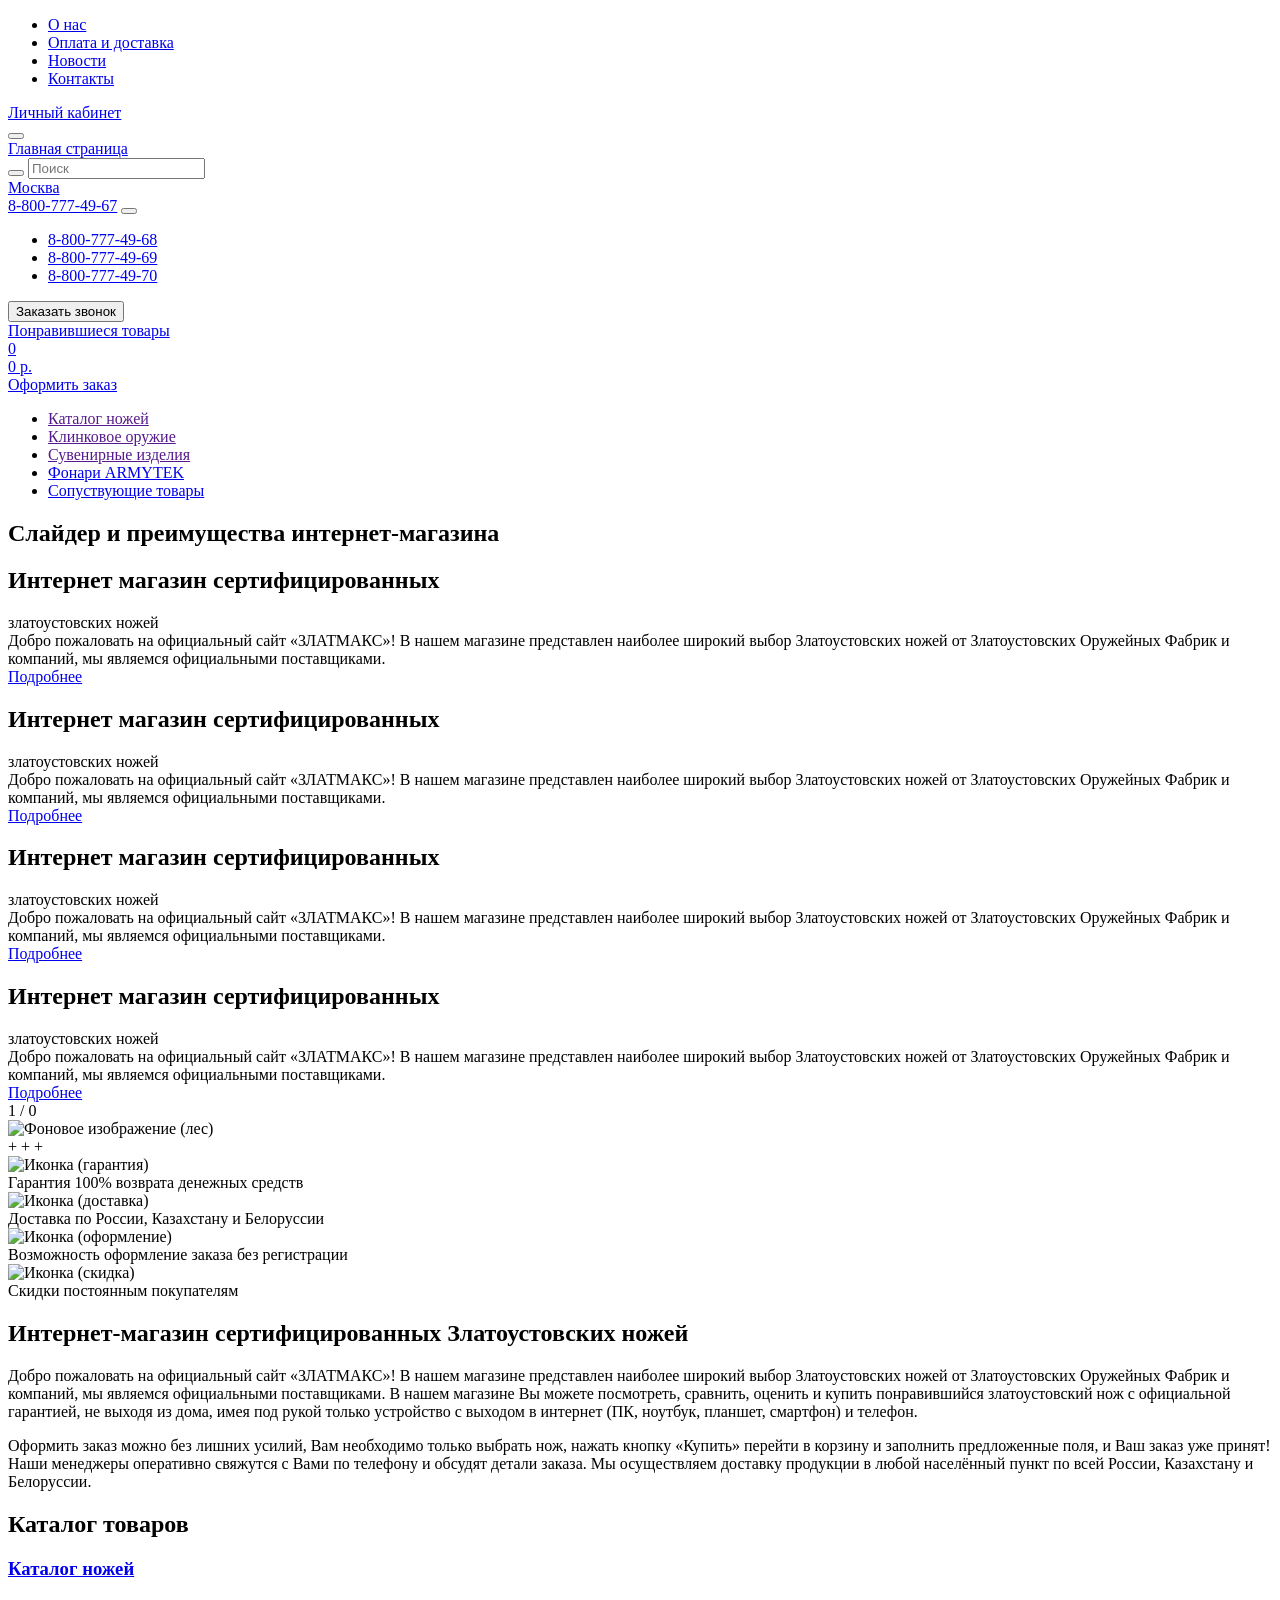
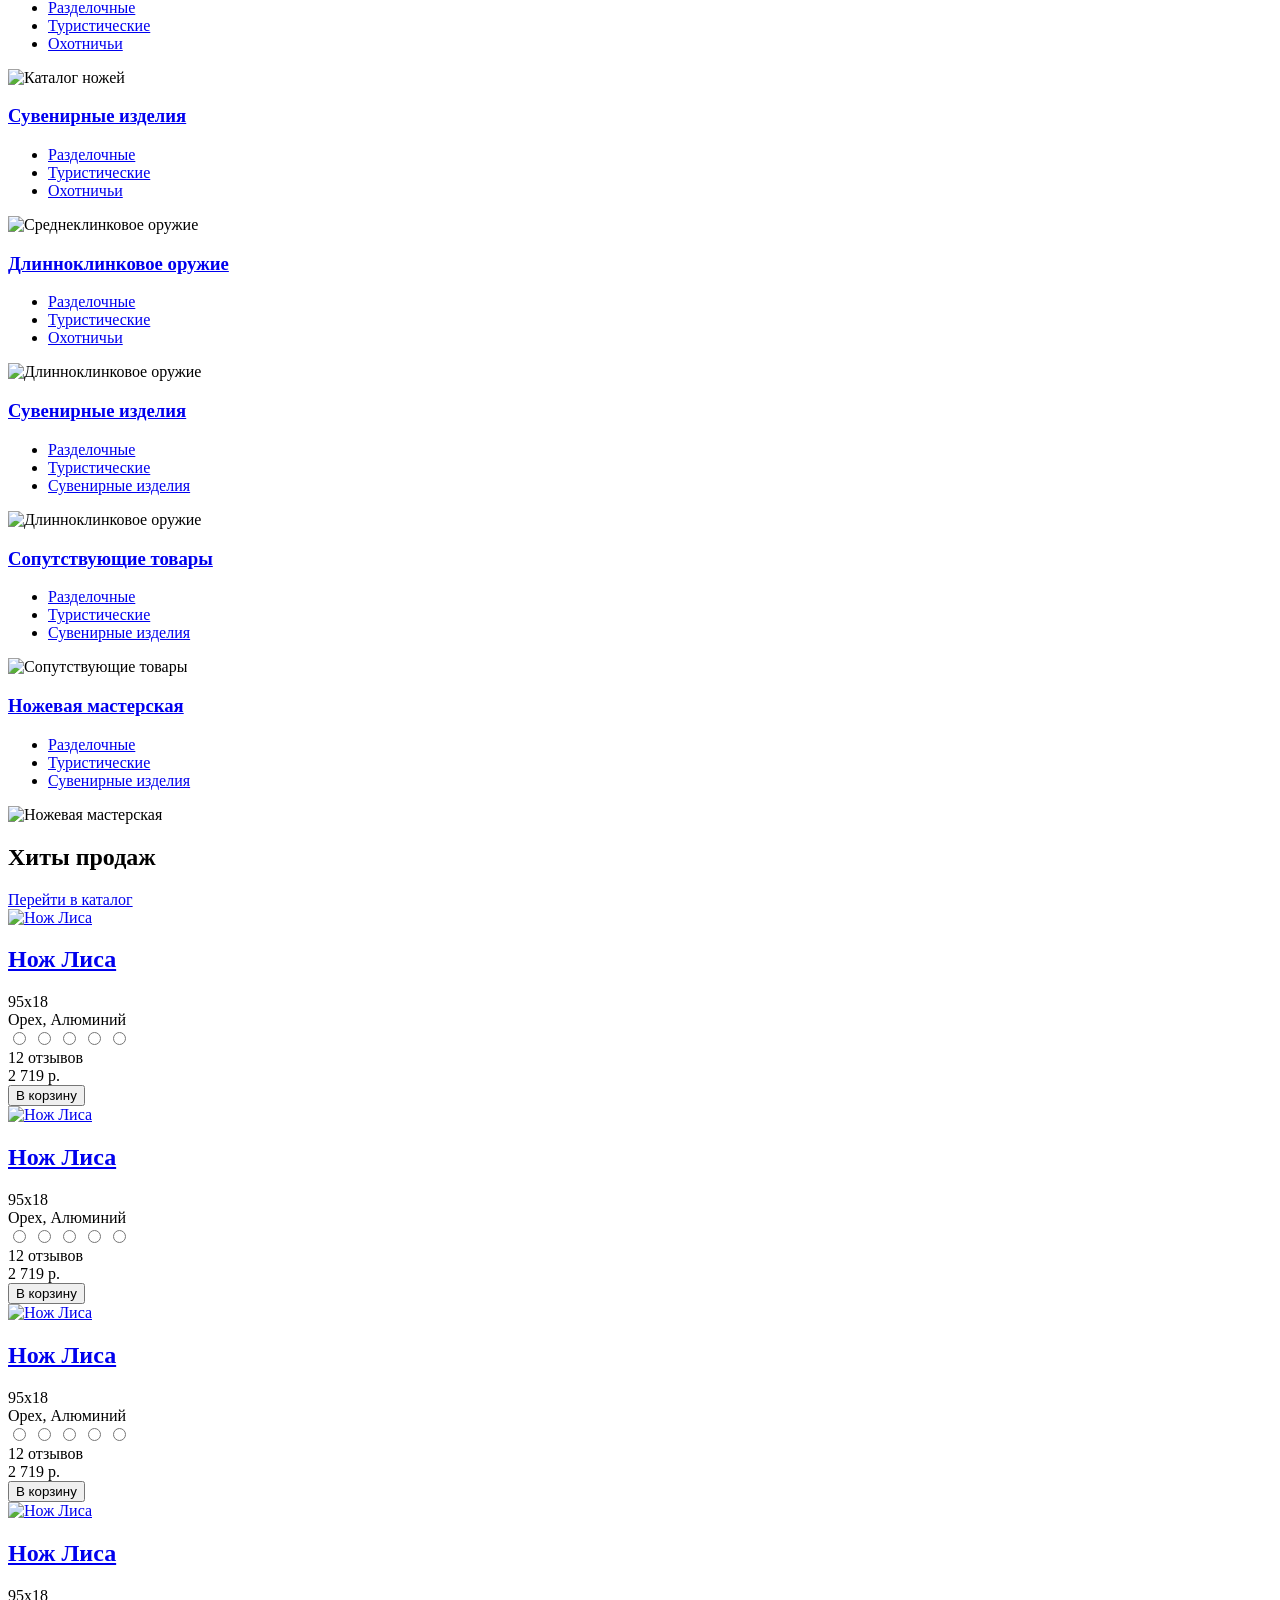
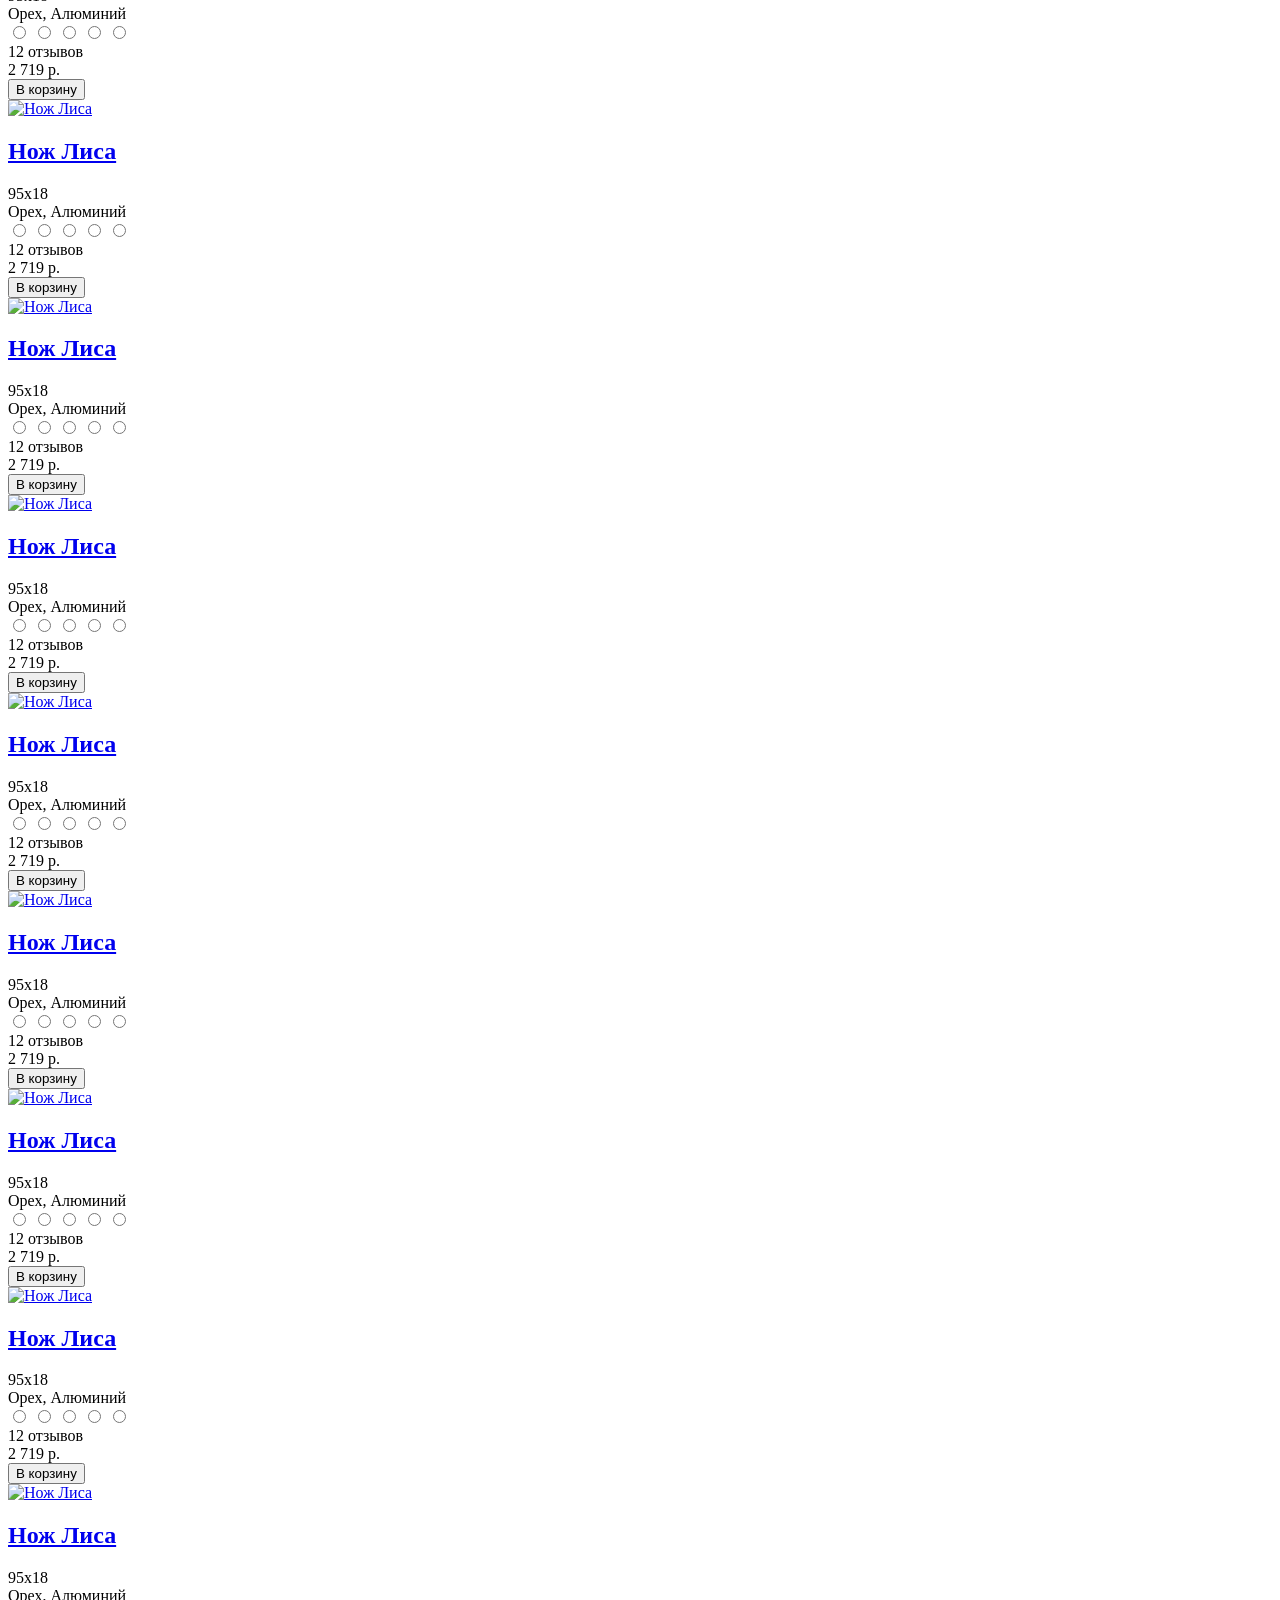
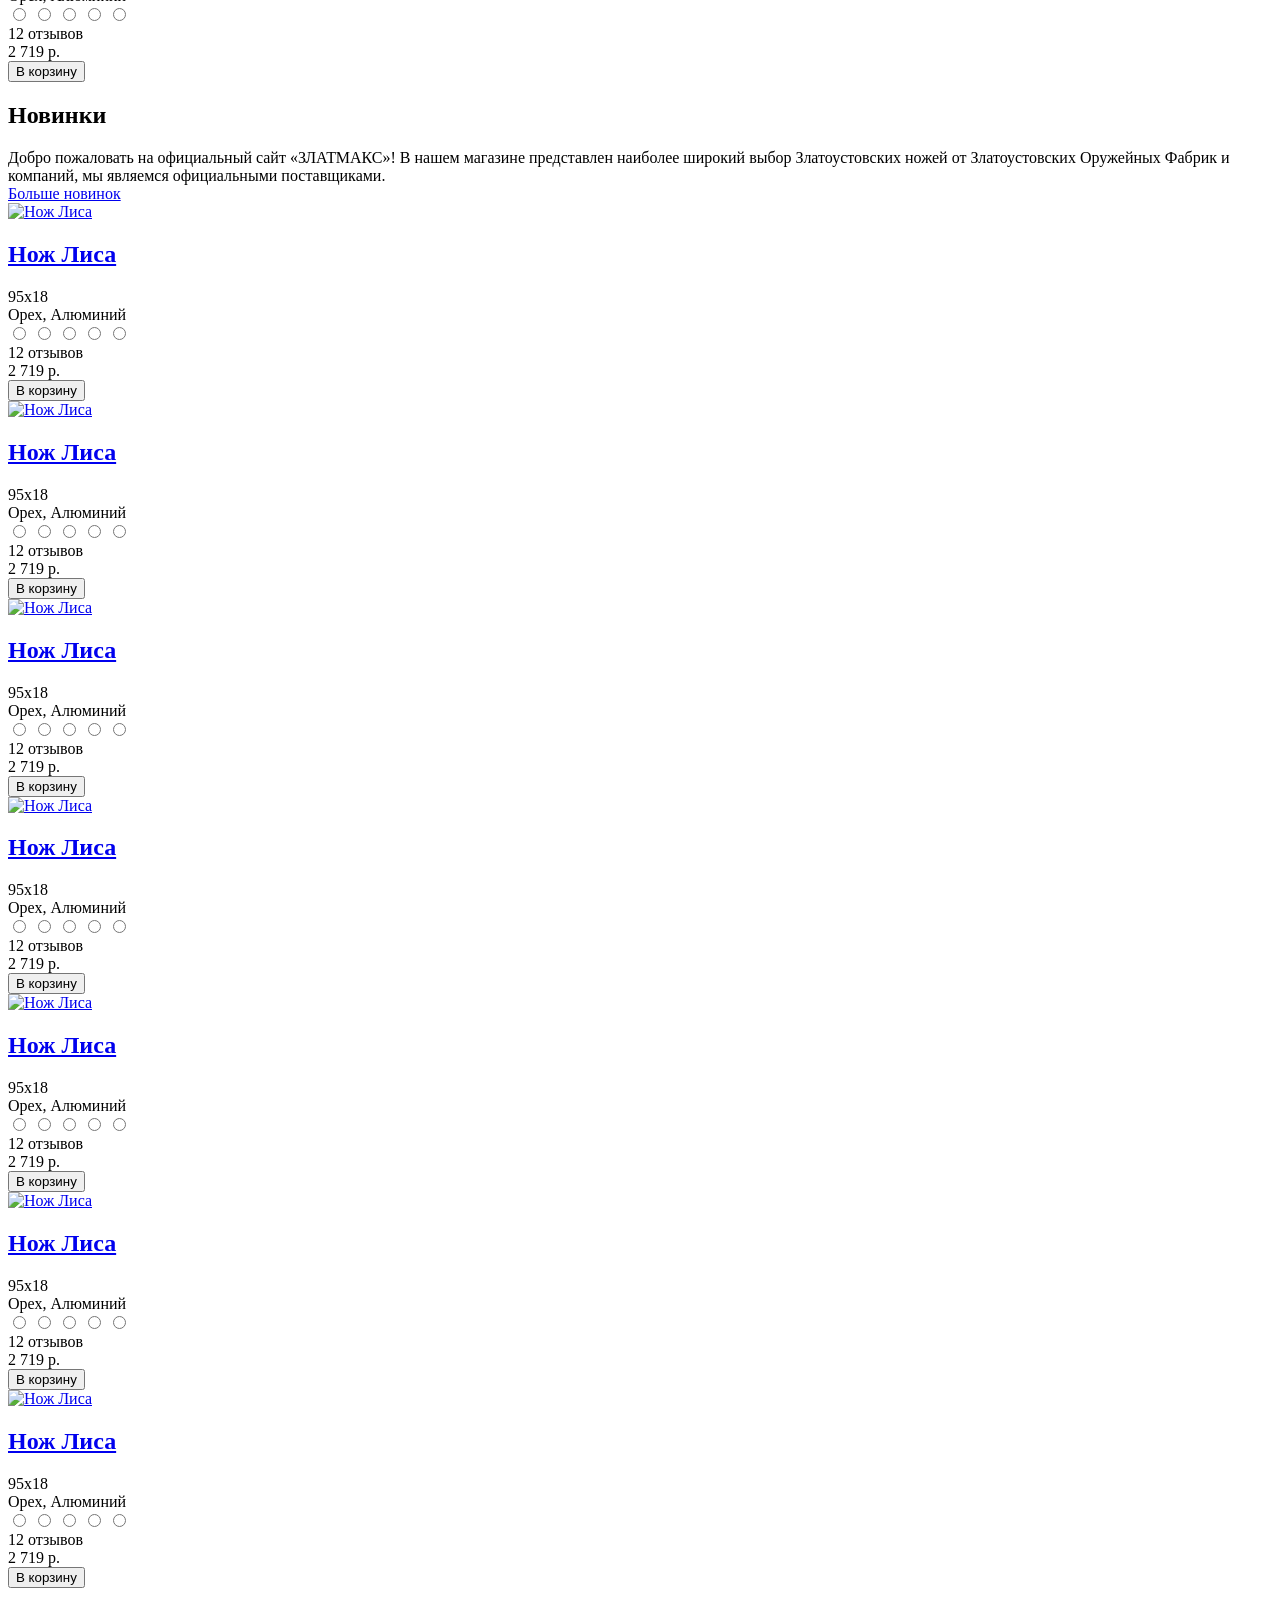
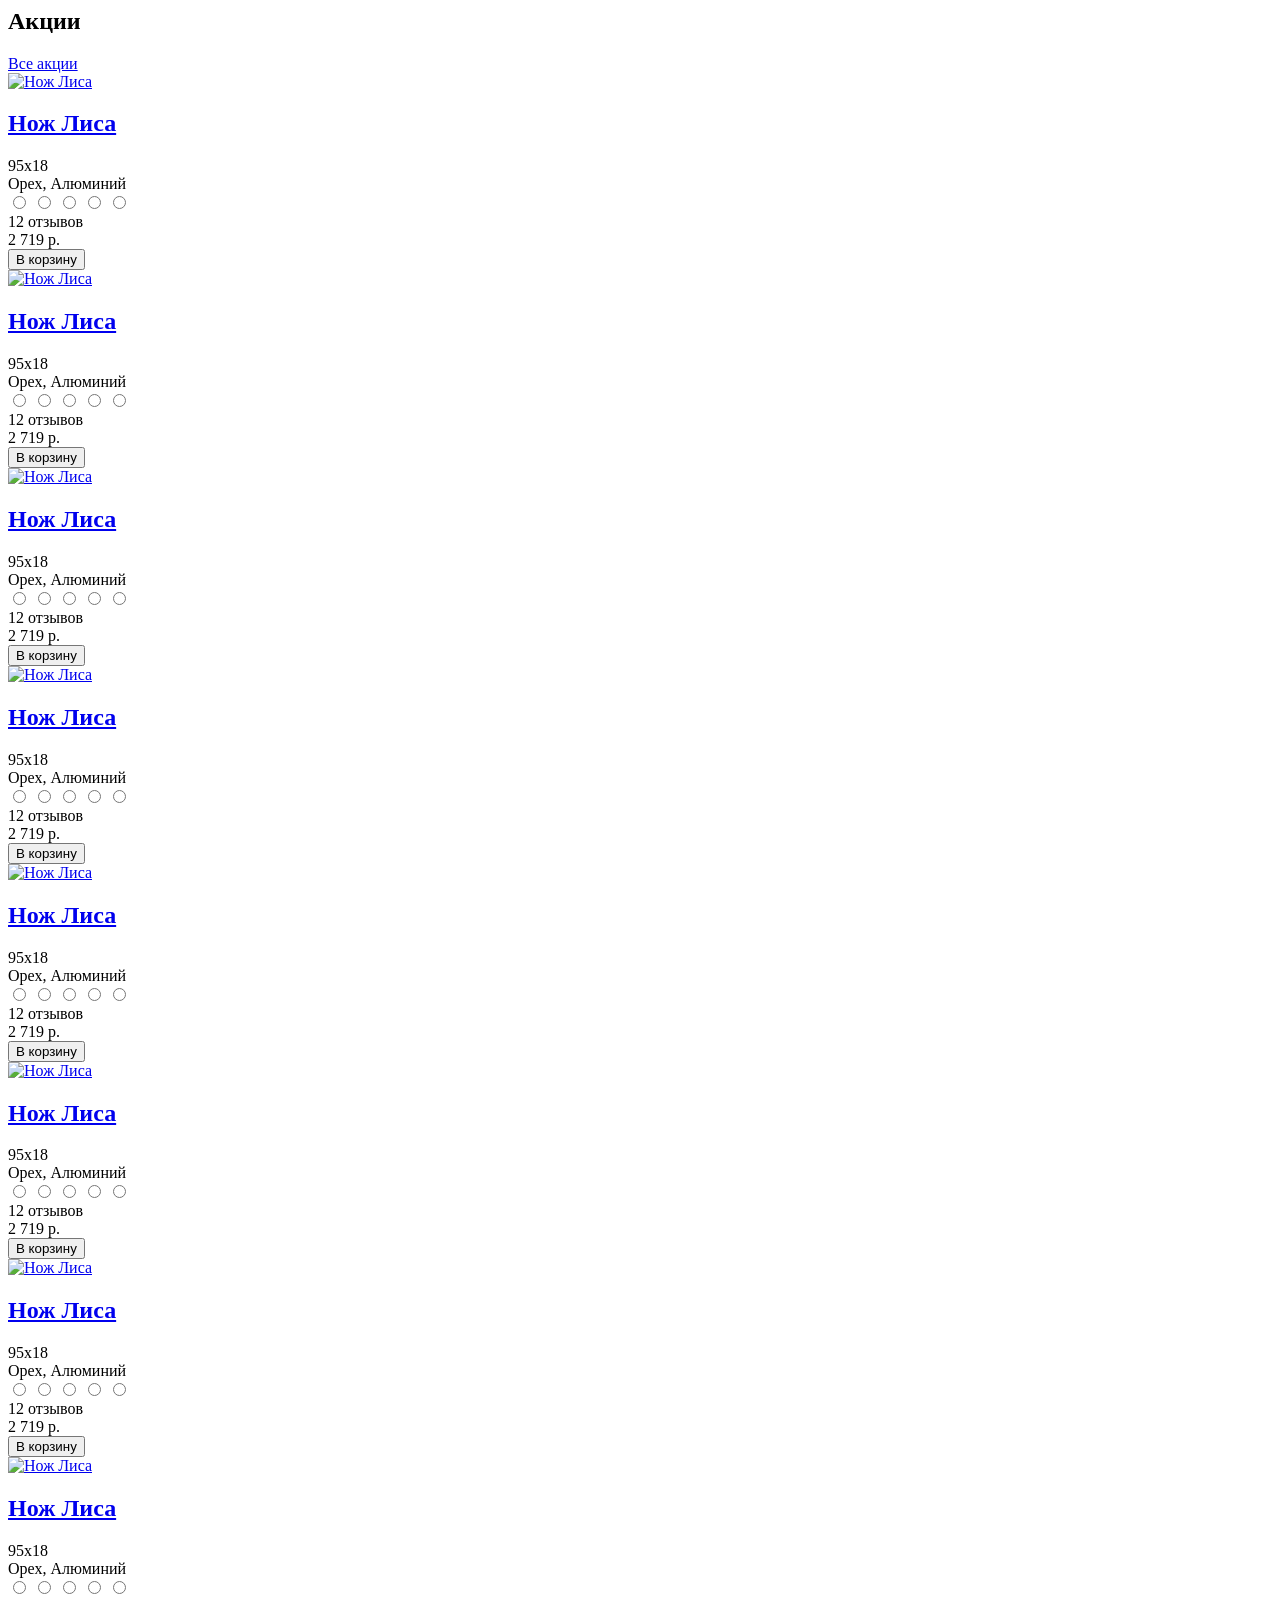
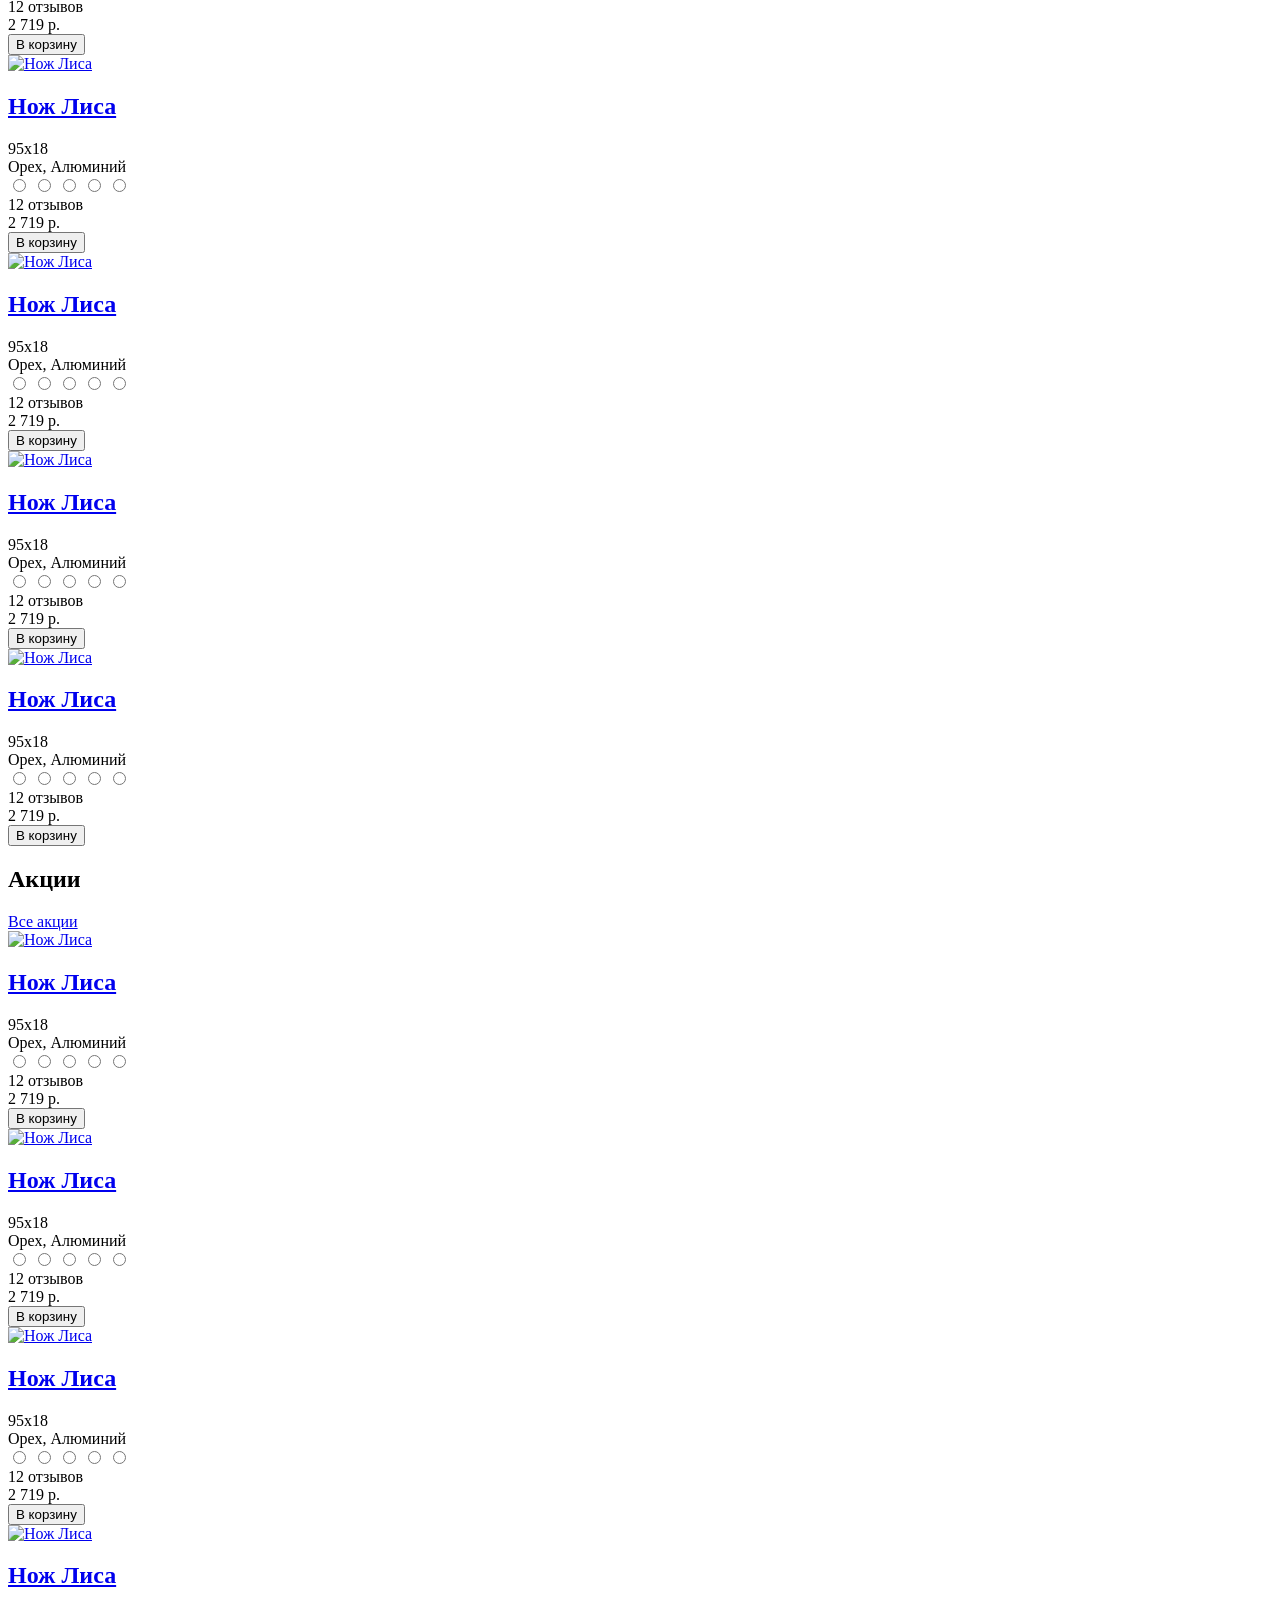
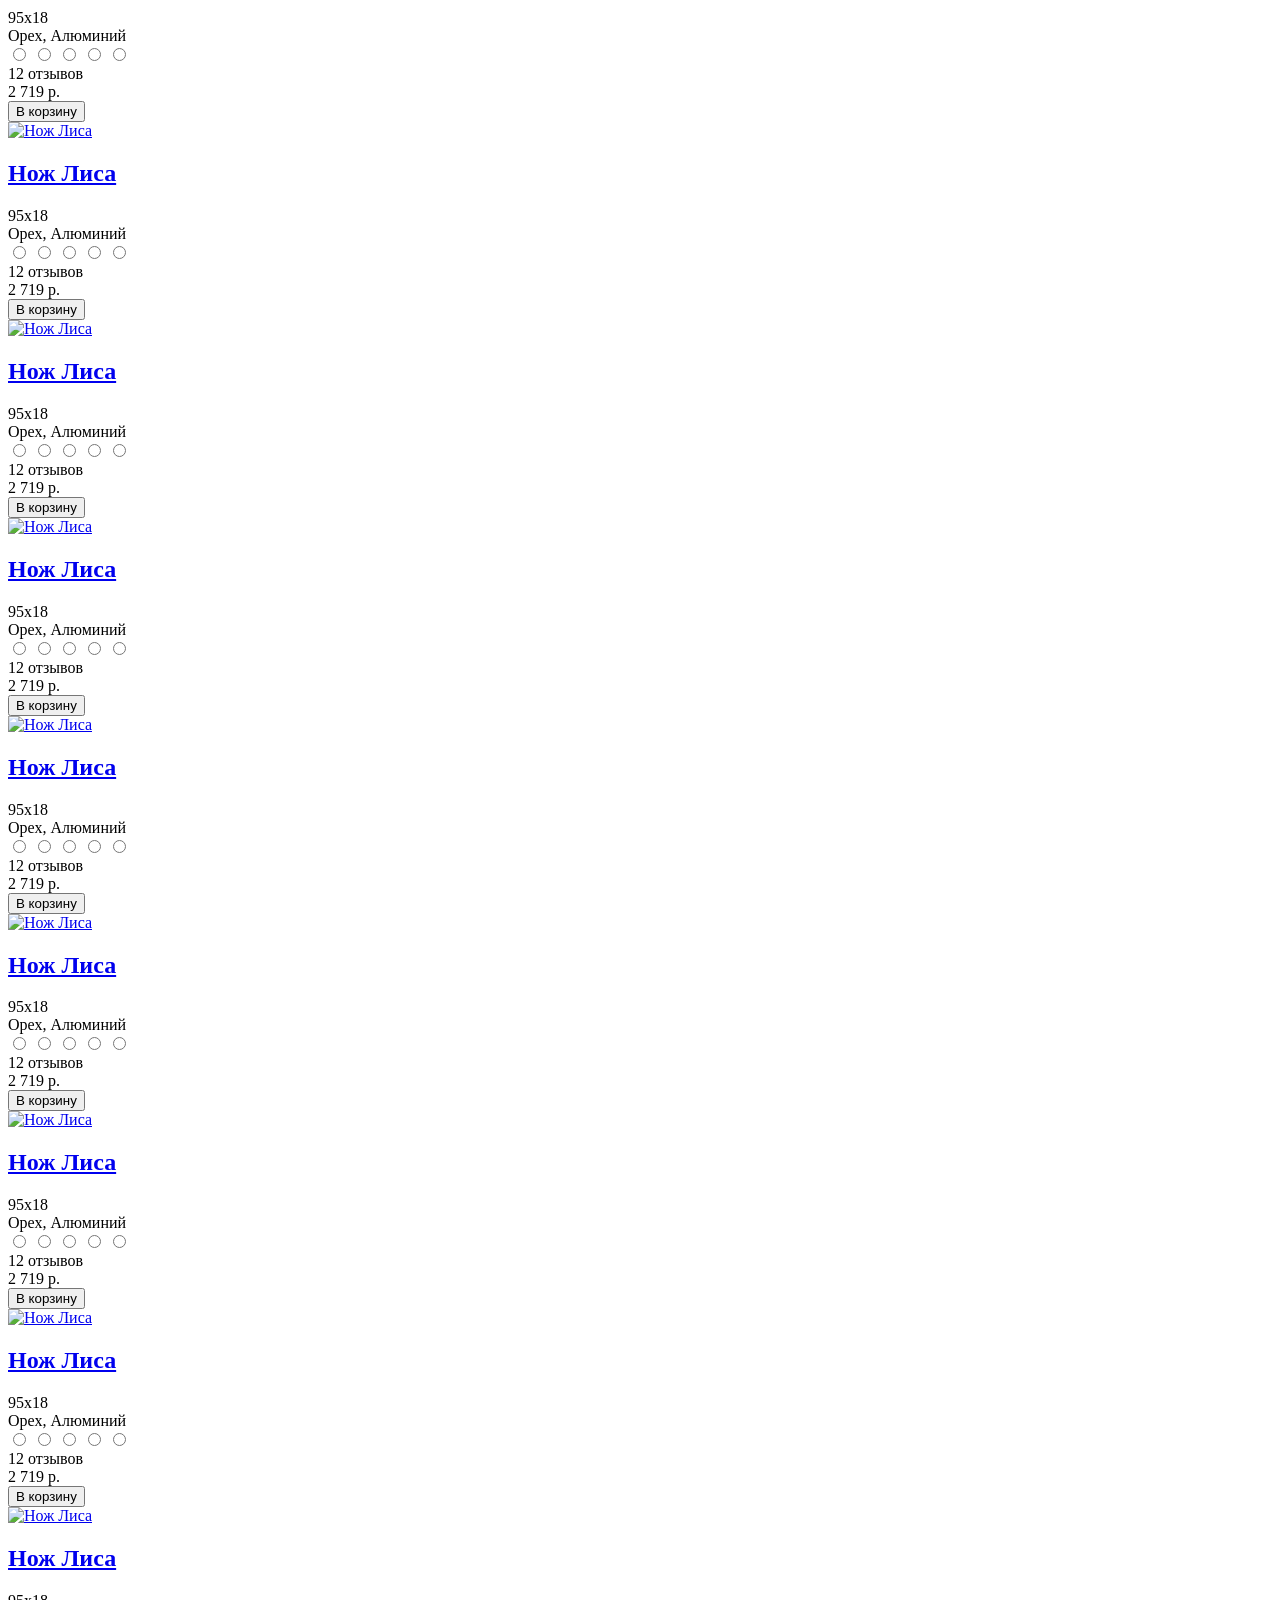
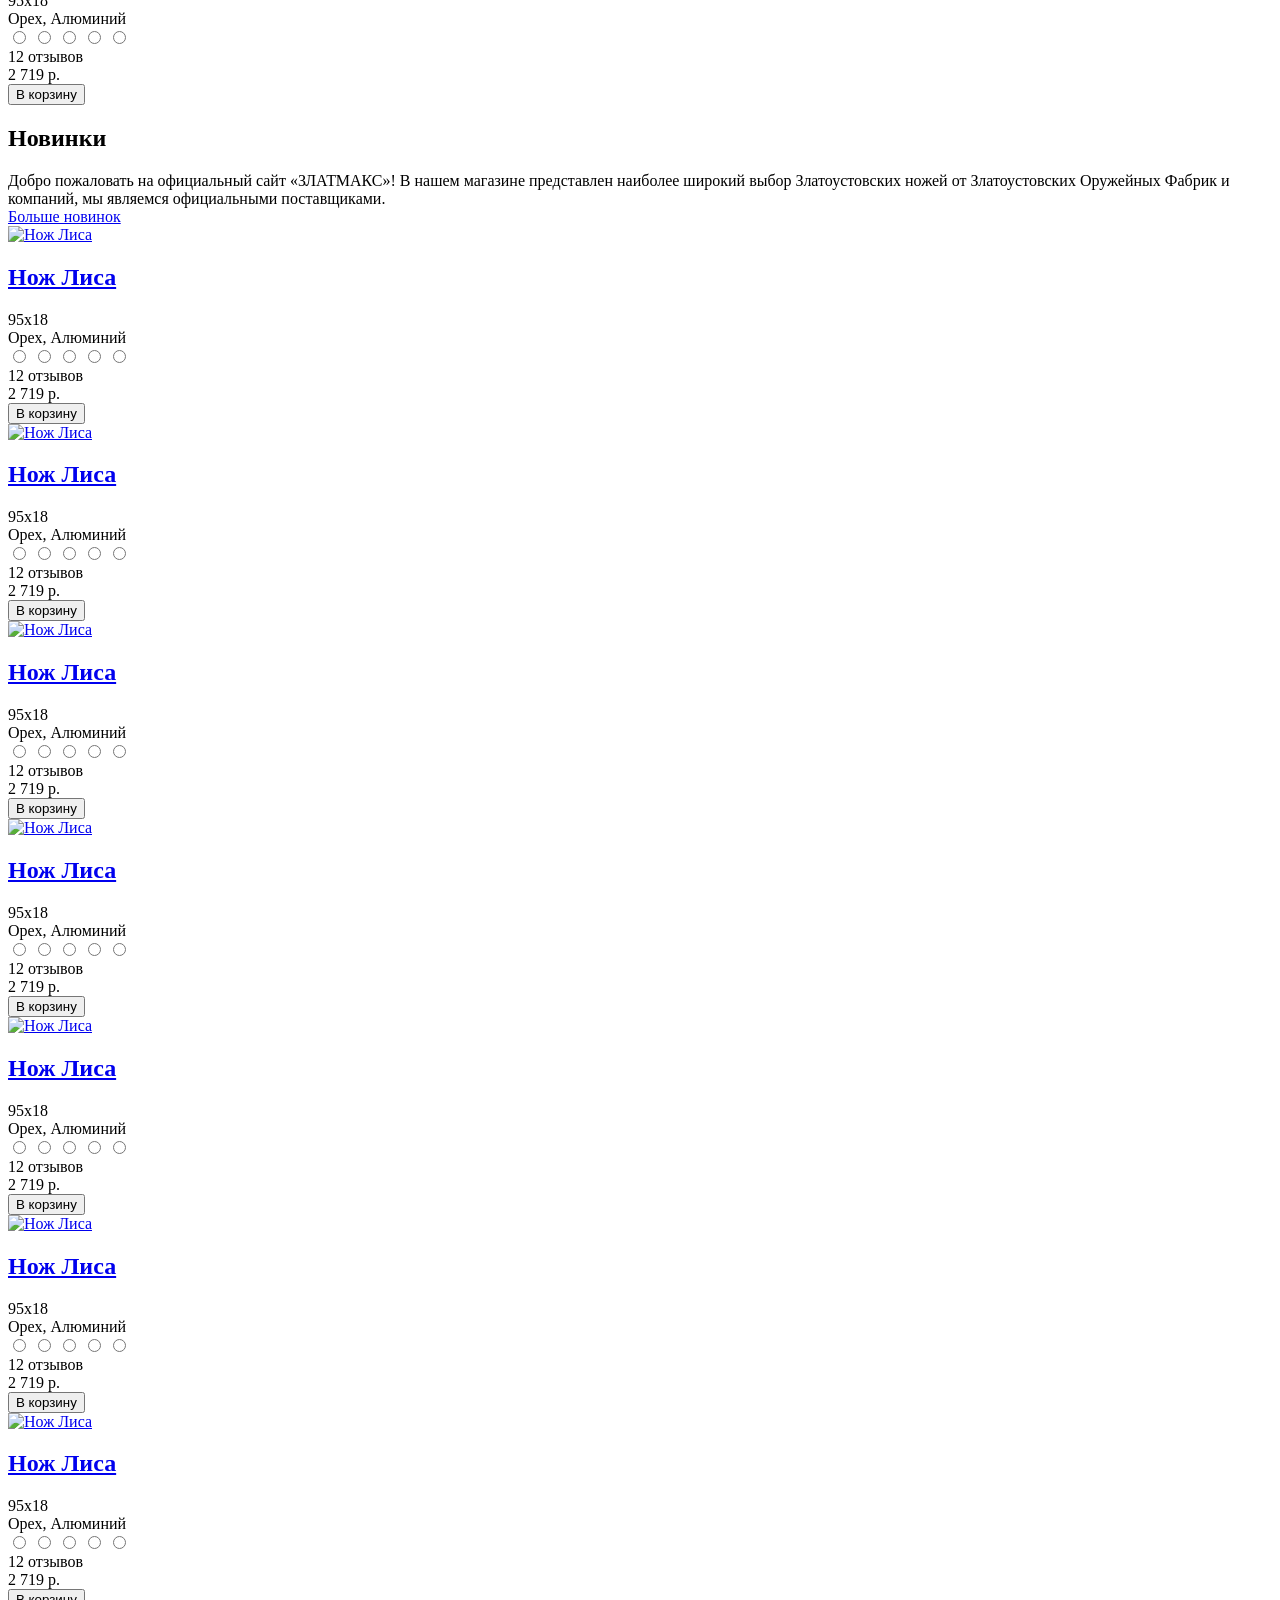
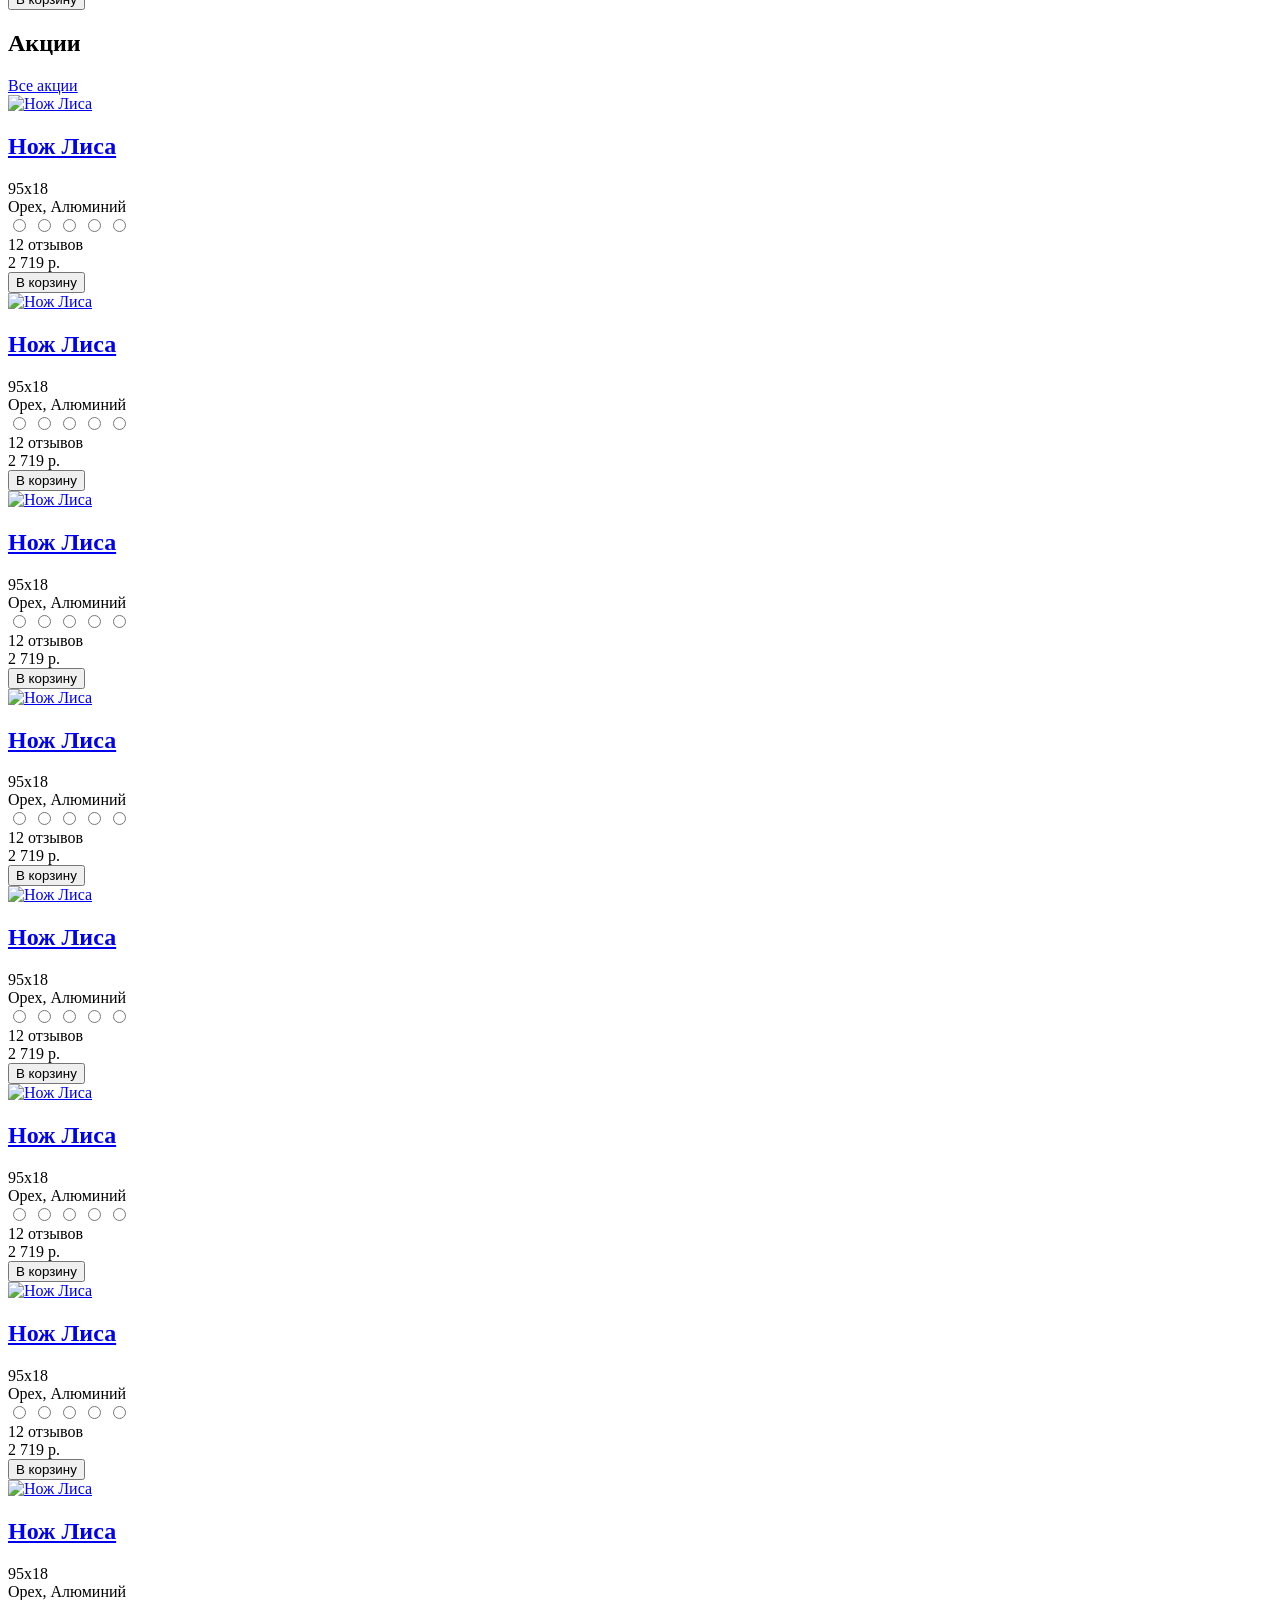
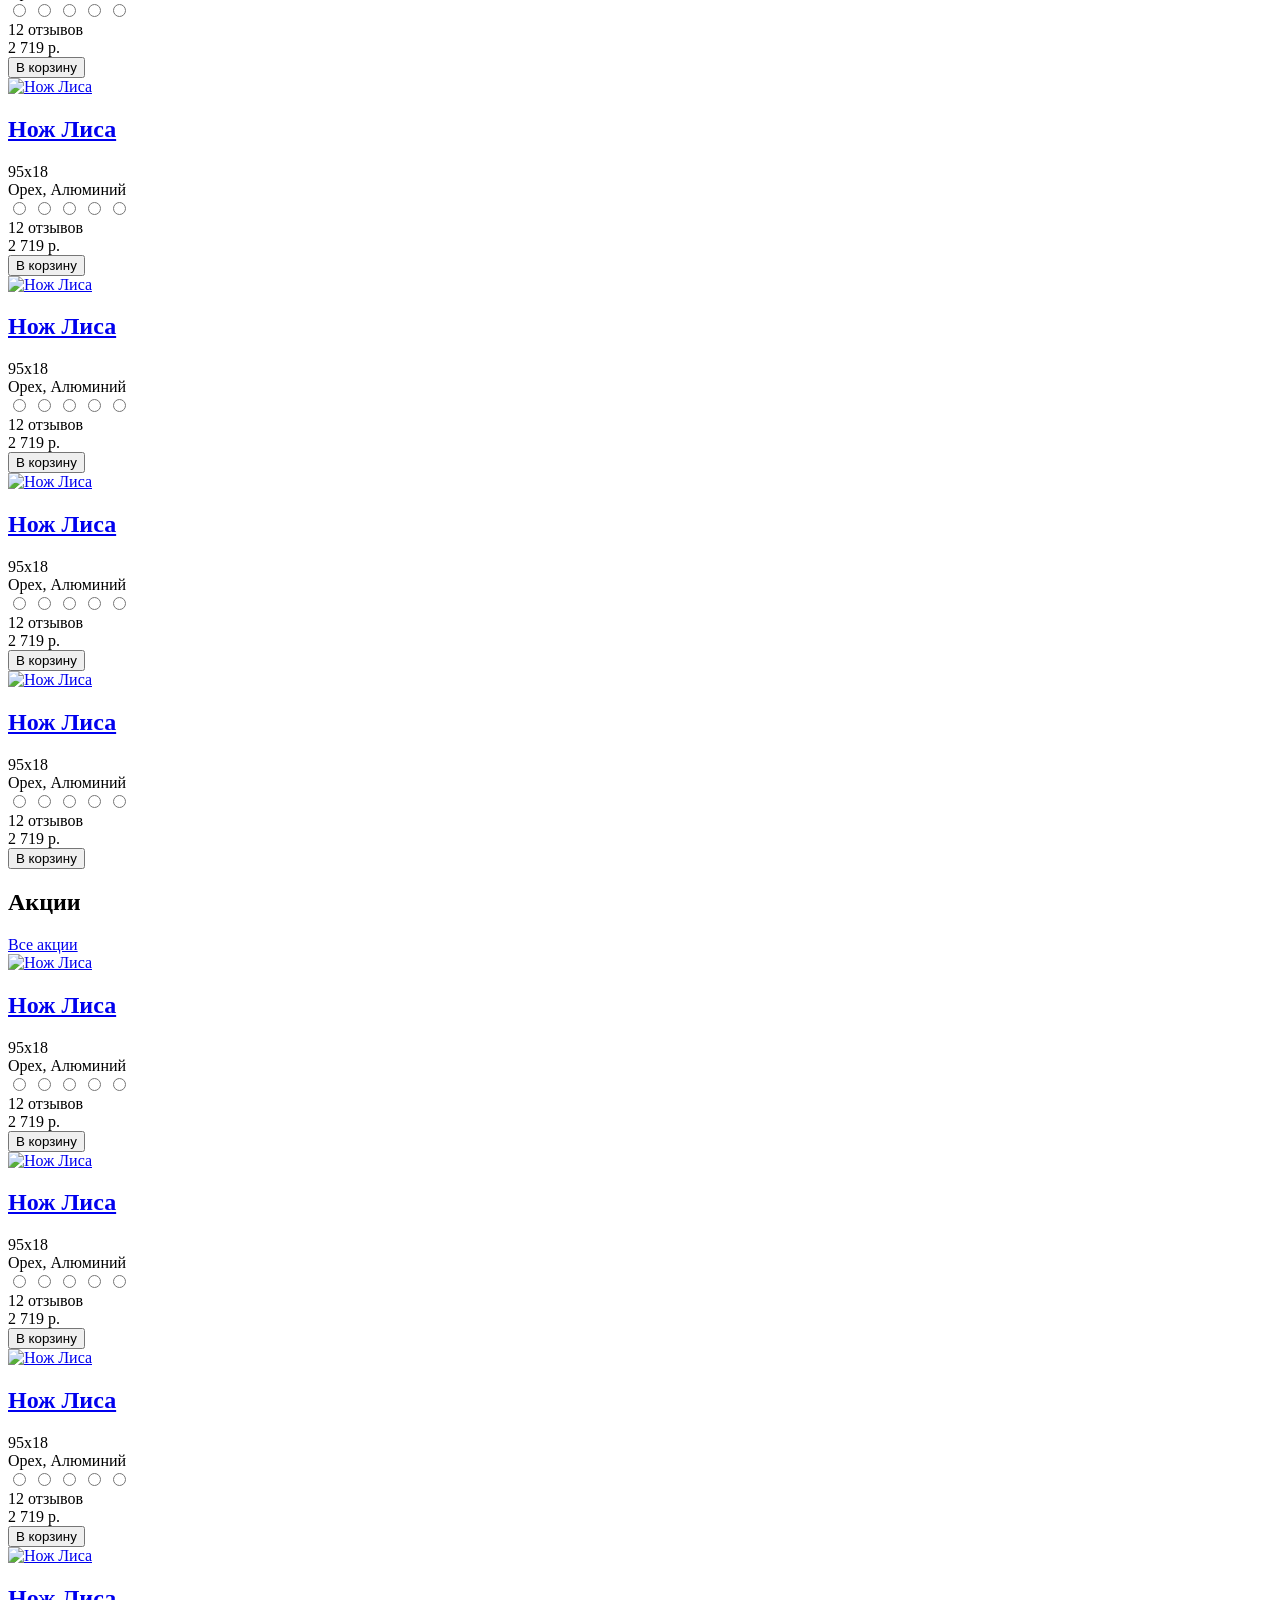
==== home.html @ eaa5cd48 "Upload dist" ====
<!DOCTYPE html>
<html lang="ru">
<head>
	<meta charset="UTF-8">
	<meta http-equiv="X-UA-Compatible" content="IE=edge">
	<meta name="viewport" content="width=device-width, initial-scale=1.0">
	<link rel="stylesheet" href="css/style.min.css?_v=20230619084535">
	<link rel="apple-touch-icon" sizes="180x180" href="/files/favicon/apple-touch-icon.png">
	<link rel="icon" type="image/png" sizes="32x32" href="/files/favicon/favicon-32x32.png">
	<link rel="icon" type="image/png" sizes="16x16" href="/files/favicon/favicon-16x16.png">
	<link rel="manifest" href="/files/favicon/site.webmanifest">
	<link rel="mask-icon" href="/files/favicon/safari-pinned-tab.svg" color="#5bbad5">
	<link rel="shortcut icon" href="/files/favicon/favicon.ico">
	<meta name="msapplication-TileColor" content="#da532c">
	<meta name="msapplication-config" content="/files/favicon/browserconfig.xml">
	<meta name="theme-color" content="#ffffff">
	<title>Главная</title>
</head>

<body>
	<div class="wrapper">
		<header class="header">
	<div class="header__top top-header">
		<div class="top-header__container">
			<nav data-da="menu,last,991.98" class="top-header__menu menu-top-header">
				<ul class="menu-top-header__list">
					<li hidden class="menu-top-header__item"><a href="" data-catalog
							class="menu-top-header__link menu-top-header__link_catalog icon-arrow-right">Каталог товаров</a>
					</li>
					<li class="menu-top-header__item"><a href="#!" class="menu-top-header__link">О нас</a></li>
					<li class="menu-top-header__item"><a href="#!" class="menu-top-header__link">Оплата и доставка</a></li>
					<li class="menu-top-header__item"><a href="#!" class="menu-top-header__link">Новости</a></li>
					<li class="menu-top-header__item"><a href="#!" class="menu-top-header__link">Контакты</a></li>
				</ul>
			</nav>
			<a href="#!" class="top-header__user icon-user"><span>Личный кабинет</span></a>
			<div class="top-header__menu-icon menu-icon">
				<button class="menu-icon__button icon-menu" type="button"
					aria-label="Показать/скрыть меню"><span></span><span></span><span></span><span></span>
				</button>
			</div>
			<div hidden class="menu"></div>
		</div>
	</div>
	<div class="header__body body-header">
		<div class="body-header__container">
			<a href="index.html" class="body-header__logo"><span
					class="body-header__logo-title body-header__logo-title_visually-hidden">Главная страница</span></a>
			<div data-da="catalog-header__container,first,479.98" class="body-header__search">
				<form action="#" class="search-header">
					<button class="search-header__button icon-search" type="button" aria-label="Искать"></button>
					<input data-placeholder class="search-header__input" autocomplete="off" type="text" aria-label="Поиск"
						name="form[]" placeholder="Поиск">
				</form>
			</div>
			<div class="body-header__actions actions-header">
				<a href="#!" class="actions-header__location icon-location">Москва</a>
				<div data-da="top-header__container,0,991.98" class="actions-header__phones phones-header">
					<div data-spollers class="phones-header__items">
						<div class="phones-header__item">
							<a href="tel:8800-7774967" class="phones-header__phone icon-phone"><span>8-800-777-49-67</span></a>
							<button type="button" data-spoller class="phones-header__arrow icon-arrow-down"
								aria-label="Показать/скрыть список"></button>
							<ul class="phones-header__list">
								<li class="phones-header__list-item">
									<a href="tel:88007774968" class="phones-header__phone">8-800-777-49-68</a>
								</li>
								<li class="phones-header__list-item">
									<a href="tel:88007774969" class="phones-header__phone">8-800-777-49-69</a>
								</li>
								<li class="phones-header__list-item">
									<a href="tel:88007774970" class="phones-header__phone">8-800-777-49-70</a>
								</li>
								<li hidden class="phones-header__list-item phones-header__list-item_callback"></li>
							</ul>
						</div>
					</div>
					<button data-da="phones-header__list-item_callback,last,991.98" data-popup-button="1" type="button"
						class="phones-header__callback">Заказать
						звонок</button>
				</div>
				<a href="#!" data-da="top-header__container,1,991.98" class="actions-header__favorite icon-favorite"><span
						class="actions-header__favorite-title actions-header__favorite-title_visually-hidden">Понравившиеся
						товары</span></a>
				<a href="#!" data-da="top-header__container,1,991.98" class="actions-header__cart cart-header">
					<div class="cart-header__icon icon-cart"><span>0</span></div>
					<div class="cart-header__body">
						<div class="cart-header__summ">0 р.</div>
						<div class="icon-cart__link">Оформить заказ</div>
					</div>
				</a>
			</div>
		</div>
	</div>
	<div class="header__catalog catalog-header">
		<div class="catalog-header__container">
			<nav data-da="menu-top-header__link_catalog,last,991.98" class="catalog-header__menu menu-catalog">
				<button hidden type="button" class="menu-catalog__back icon-arrow-left">Назад</button>
				<ul class="menu-catalog__list">
					<li class="menu-catalog__item"><a href="" data-menu-parent="1"
							class="menu-catalog__link icon-arrow-right">Каталог
							ножей</a></li>
					<li class="menu-catalog__item"><a href="" data-menu-parent="2"
							class="menu-catalog__link icon-arrow-right">Клинковое
							оружие</a></li>
					<li class="menu-catalog__item"><a href="" data-menu-parent="3"
							class="menu-catalog__link icon-arrow-right">Сувенирные
							изделия</a></li>
					<li class="menu-catalog__item"><a href="#!" data-menu-parent="4"
							class="menu-catalog__link icon-arrow-right">Фонари ARMYTEK</a>
					</li>
					<li class="menu-catalog__item"><a href="#!" class="menu-catalog__link icon-arrow-right">Сопуствующие
							товары</a></li>
				</ul>
				<div class="menu-catalog__submenu submenu-catalog">
					<button hidden type="button" class="submenu-catalog__back icon-arrow-left">Назад</button>
					<div hidden data-submenu="1" class="submenu-catalog__block">
						<a href="#!" class="submenu-catalog__category">Категория ножей</a>
						<a href="#!" class="submenu-catalog__category">Производство ножей</a>
						<a href="#!" class="submenu-catalog__category">Ножи по маркам стали</a>
						<a href="#!" class="submenu-catalog__category">Заточка и полировка ножей</a>
						<a href="#!" class="submenu-catalog__category">Ножевая мастерская</a>
						<ul class="submenu-catalog__list">
							<li class="submenu-catalog__item"><a href="#!" class="submenu-catalog__link">Разделочные
									ножи
								</a></li>
							<li class="submenu-catalog__item"><a href="#!" class="submenu-catalog__link">Туристические
									ножи</a></li>
							<li class="submenu-catalog__item"><a href="#!" class="submenu-catalog__link">Ножи
									охотничьи</a>
							</li>
							<li class="submenu-catalog__item"><a href="#!" class="submenu-catalog__link">Булатные
									ножи</a>
							</li>
							<li class="submenu-catalog__item"><a href="#!" class="submenu-catalog__link">Ножи из
									дамаска</a></li>
							<li class="submenu-catalog__item"><a href="#!" class="submenu-catalog__link">Тактического
									назначения</a></li>
							<li class="submenu-catalog__item"><a href="#!" class="submenu-catalog__link">Метательные
									ножи</a></li>
							<li class="submenu-catalog__item"><a href="#!" class="submenu-catalog__link">Мачете и
									кукри</a>
							</li>
							<li class="submenu-catalog__item"><a href="#!" class="submenu-catalog__link">Ножи
									кухонные</a>
							</li>
						</ul>
						<ul class="submenu-catalog__list">
							<li class="submenu-catalog__item"><a href="#!" class="submenu-catalog__link">Ножи АИР</a>
							</li>
							<li class="submenu-catalog__item"><a href="#!" class="submenu-catalog__link">Ножи ЗИК</a>
							</li>
							<li class="submenu-catalog__item"><a href="#!" class="submenu-catalog__link">Ножи ЗЗОСС</a>
							</li>
							<li class="submenu-catalog__item"><a href="#!" class="submenu-catalog__link">Ножи
									РОСоружие</a></li>
							<li class="submenu-catalog__item"><a href="#!" class="submenu-catalog__link">Ножи
									Оружейник</a></li>
							<li class="submenu-catalog__item"><a href="#!" class="submenu-catalog__link">Булат Сергея
									Баранова</a></li>
							<li class="submenu-catalog__item"><a href="#!" class="submenu-catalog__link">Булат Андрея
									Умерова</a></li>
							<li class="submenu-catalog__item"><a href="#!" class="submenu-catalog__link">Ножи Златко</a>
							</li>
							<li class="submenu-catalog__item"><a href="#!" class="submenu-catalog__link">Ножи
									Стиль-М</a></li>
							<li class="submenu-catalog__item"><a href="#!" class="submenu-catalog__link">Оружейная
									компания</a></li>
						</ul>
						<ul class="submenu-catalog__list">
							<li class="submenu-catalog__item"><a href="#!" class="submenu-catalog__link">Ножи из стали
									40х102С2М</a></li>
							<li class="submenu-catalog__item"><a href="#!" class="submenu-catalog__link">Ножи из стали
									95х18</a></li>
							<li class="submenu-catalog__item"><a href="#!" class="submenu-catalog__link">Ножи из стали
									100х13м</a></li>
							<li class="submenu-catalog__item"><a href="#!" class="submenu-catalog__link">Ножи из стали
									110х18м-ШД</a></li>
							<li class="submenu-catalog__item"><a href="#!" class="submenu-catalog__link">Ножи из стали
									ЭИ-107 ТЦ</a></li>
							<li class="submenu-catalog__item"><a href="#!" class="submenu-catalog__link">Ножи из стали
									50х14МФ</a></li>
							<li class="submenu-catalog__item"><a href="#!" class="submenu-catalog__link">Ножи из стали
									AUS-8</a></li>
							<li class="submenu-catalog__item"><a href="#!" class="submenu-catalog__link">Ножи из стали
									К340</a></li>
							<li class="submenu-catalog__item"><a href="#!" class="submenu-catalog__link">Ножи из стали
									M390</a></li>
							<li class="submenu-catalog__item"><a href="#!" class="submenu-catalog__link">Ножи из стали
									ЭП-766</a></li>
						</ul>
						<ul class="submenu-catalog__list">
							<li class="submenu-catalog__item"><a href="#!" class="submenu-catalog__link">Паста ГОИ</a>
							</li>
							<li class="submenu-catalog__item"><a href="#!" class="submenu-catalog__link">Алмазная
									паста</a></li>
							<li class="submenu-catalog__item"><a href="#!" class="submenu-catalog__link">Бруски и камни
									для заточки</a></li>
							<li class="submenu-catalog__item"><a href="#!" class="submenu-catalog__link">Заточные
									системы</a></li>
						</ul>
						<ul class="submenu-catalog__list">
							<li class="submenu-catalog__item"><a href="#!" class="submenu-catalog__link">Ножевые
									клинки</a></li>
							<li class="submenu-catalog__item"><a href="#!" class="submenu-catalog__link">Заготовки для
									ножей</a></li>
							<li class="submenu-catalog__item"><a href="#!" class="submenu-catalog__link">Литье для
									ножей</a></li>
							<li class="submenu-catalog__item"><a href="#!" class="submenu-catalog__link">Материалы для
									рукоятей</a></li>
							<li class="submenu-catalog__item"><a href="#!" class="submenu-catalog__link">Уход за
									рукоятиями ножей</a></li>
						</ul>
						<a href="#!" class="submenu-catalog__all">Смотреть все</a>
						<a href="#!" class="submenu-catalog__all">Смотреть все</a>
						<a href="#!" class="submenu-catalog__all">Смотреть все</a>
						<a href="#!" class="submenu-catalog__all">Смотреть все</a>
						<a href="#!" class="submenu-catalog__all">Смотреть все</a>
					</div>
					<div hidden data-submenu="2" class="submenu-catalog__block">
						<a href="#!" class="submenu-catalog__category">Категория ножей</a>
						<a href="#!" class="submenu-catalog__category">Производство ножей</a>
						<a href="#!" class="submenu-catalog__category">Ножи по маркам стали</a>
						<a href="#!" class="submenu-catalog__category">Заточка и полировка ножей</a>
						<ul class="submenu-catalog__list">
							<li class="submenu-catalog__item"><a href="#!" class="submenu-catalog__link">Разделочные
									ножи
								</a></li>
							<li class="submenu-catalog__item"><a href="#!" class="submenu-catalog__link">Туристические
									ножи</a></li>
							<li class="submenu-catalog__item"><a href="#!" class="submenu-catalog__link">Ножи
									охотничьи</a>
							</li>
							<li class="submenu-catalog__item"><a href="#!" class="submenu-catalog__link">Булатные
									ножи</a>
							</li>
							<li class="submenu-catalog__item"><a href="#!" class="submenu-catalog__link">Ножи из
									дамаска</a></li>
							<li class="submenu-catalog__item"><a href="#!" class="submenu-catalog__link">Тактического
									назначения</a></li>
							<li class="submenu-catalog__item"><a href="#!" class="submenu-catalog__link">Метательные
									ножи</a></li>
							<li class="submenu-catalog__item"><a href="#!" class="submenu-catalog__link">Мачете и
									кукри</a>
							</li>
							<li class="submenu-catalog__item"><a href="#!" class="submenu-catalog__link">Ножи
									кухонные</a>
							</li>
						</ul>
						<ul class="submenu-catalog__list">
							<li class="submenu-catalog__item"><a href="#!" class="submenu-catalog__link">Ножи АИР</a>
							</li>
							<li class="submenu-catalog__item"><a href="#!" class="submenu-catalog__link">Ножи ЗИК</a>
							</li>
							<li class="submenu-catalog__item"><a href="#!" class="submenu-catalog__link">Ножи ЗЗОСС</a>
							</li>
							<li class="submenu-catalog__item"><a href="#!" class="submenu-catalog__link">Ножи
									РОСоружие</a></li>
							<li class="submenu-catalog__item"><a href="#!" class="submenu-catalog__link">Ножи
									Оружейник</a></li>
							<li class="submenu-catalog__item"><a href="#!" class="submenu-catalog__link">Булат Сергея
									Баранова</a></li>
							<li class="submenu-catalog__item"><a href="#!" class="submenu-catalog__link">Булат Андрея
									Умерова</a></li>
							<li class="submenu-catalog__item"><a href="#!" class="submenu-catalog__link">Ножи Златко</a>
							</li>
							<li class="submenu-catalog__item"><a href="#!" class="submenu-catalog__link">Ножи
									Стиль-М</a></li>
							<li class="submenu-catalog__item"><a href="#!" class="submenu-catalog__link">Оружейная
									компания</a></li>
						</ul>
						<ul class="submenu-catalog__list">
							<li class="submenu-catalog__item"><a href="#!" class="submenu-catalog__link">Ножи из стали
									40х102С2М</a></li>
							<li class="submenu-catalog__item"><a href="#!" class="submenu-catalog__link">Ножи из стали
									95х18</a></li>
							<li class="submenu-catalog__item"><a href="#!" class="submenu-catalog__link">Ножи из стали
									100х13м</a></li>
							<li class="submenu-catalog__item"><a href="#!" class="submenu-catalog__link">Ножи из стали
									110х18м-ШД</a></li>
							<li class="submenu-catalog__item"><a href="#!" class="submenu-catalog__link">Ножи из стали
									ЭИ-107 ТЦ</a></li>
							<li class="submenu-catalog__item"><a href="#!" class="submenu-catalog__link">Ножи из стали
									50х14МФ</a></li>
							<li class="submenu-catalog__item"><a href="#!" class="submenu-catalog__link">Ножи из стали
									AUS-8</a></li>
							<li class="submenu-catalog__item"><a href="#!" class="submenu-catalog__link">Ножи из стали
									К340</a></li>
							<li class="submenu-catalog__item"><a href="#!" class="submenu-catalog__link">Ножи из стали
									M390</a></li>
							<li class="submenu-catalog__item"><a href="#!" class="submenu-catalog__link">Ножи из стали
									ЭП-766</a></li>
						</ul>
						<ul class="submenu-catalog__list">
							<li class="submenu-catalog__item"><a href="#!" class="submenu-catalog__link">Паста ГОИ</a>
							</li>
							<li class="submenu-catalog__item"><a href="#!" class="submenu-catalog__link">Алмазная
									паста</a></li>
							<li class="submenu-catalog__item"><a href="#!" class="submenu-catalog__link">Бруски и камни
									для заточки</a></li>
							<li class="submenu-catalog__item"><a href="#!" class="submenu-catalog__link">Заточные
									системы</a></li>
						</ul>
						<a href="#!" class="submenu-catalog__all">Смотреть все</a>
						<a href="#!" class="submenu-catalog__all">Смотреть все</a>
						<a href="#!" class="submenu-catalog__all">Смотреть все</a>
						<a href="#!" class="submenu-catalog__all">Смотреть все</a>
					</div>
					<div hidden data-submenu="3" class="submenu-catalog__block">
						<a href="#!" class="submenu-catalog__category">Категория ножей</a>
						<a href="#!" class="submenu-catalog__category">Производство ножей</a>
						<a href="#!" class="submenu-catalog__category">Ножи по маркам стали</a>
						<ul class="submenu-catalog__list">
							<li class="submenu-catalog__item"><a href="#!" class="submenu-catalog__link">Разделочные
									ножи
								</a></li>
							<li class="submenu-catalog__item"><a href="#!" class="submenu-catalog__link">Туристические
									ножи</a></li>
							<li class="submenu-catalog__item"><a href="#!" class="submenu-catalog__link">Ножи
									охотничьи</a>
							</li>
							<li class="submenu-catalog__item"><a href="#!" class="submenu-catalog__link">Булатные
									ножи</a>
							</li>
							<li class="submenu-catalog__item"><a href="#!" class="submenu-catalog__link">Ножи из
									дамаска</a></li>
							<li class="submenu-catalog__item"><a href="#!" class="submenu-catalog__link">Тактического
									назначения</a></li>
							<li class="submenu-catalog__item"><a href="#!" class="submenu-catalog__link">Метательные
									ножи</a></li>
							<li class="submenu-catalog__item"><a href="#!" class="submenu-catalog__link">Мачете и
									кукри</a>
							</li>
							<li class="submenu-catalog__item"><a href="#!" class="submenu-catalog__link">Ножи
									кухонные</a>
							</li>
						</ul>
						<ul class="submenu-catalog__list">
							<li class="submenu-catalog__item"><a href="#!" class="submenu-catalog__link">Ножи АИР</a>
							</li>
							<li class="submenu-catalog__item"><a href="#!" class="submenu-catalog__link">Ножи ЗИК</a>
							</li>
							<li class="submenu-catalog__item"><a href="#!" class="submenu-catalog__link">Ножи ЗЗОСС</a>
							</li>
							<li class="submenu-catalog__item"><a href="#!" class="submenu-catalog__link">Ножи
									РОСоружие</a></li>
							<li class="submenu-catalog__item"><a href="#!" class="submenu-catalog__link">Ножи
									Оружейник</a></li>
							<li class="submenu-catalog__item"><a href="#!" class="submenu-catalog__link">Булат Сергея
									Баранова</a></li>
							<li class="submenu-catalog__item"><a href="#!" class="submenu-catalog__link">Булат Андрея
									Умерова</a></li>
							<li class="submenu-catalog__item"><a href="#!" class="submenu-catalog__link">Ножи Златко</a>
							</li>
							<li class="submenu-catalog__item"><a href="#!" class="submenu-catalog__link">Ножи
									Стиль-М</a></li>
							<li class="submenu-catalog__item"><a href="#!" class="submenu-catalog__link">Оружейная
									компания</a></li>
						</ul>
						<ul class="submenu-catalog__list">
							<li class="submenu-catalog__item"><a href="#!" class="submenu-catalog__link">Ножи из стали
									40х102С2М</a></li>
							<li class="submenu-catalog__item"><a href="#!" class="submenu-catalog__link">Ножи из стали
									95х18</a></li>
							<li class="submenu-catalog__item"><a href="#!" class="submenu-catalog__link">Ножи из стали
									100х13м</a></li>
							<li class="submenu-catalog__item"><a href="#!" class="submenu-catalog__link">Ножи из стали
									110х18м-ШД</a></li>
							<li class="submenu-catalog__item"><a href="#!" class="submenu-catalog__link">Ножи из стали
									ЭИ-107 ТЦ</a></li>
							<li class="submenu-catalog__item"><a href="#!" class="submenu-catalog__link">Ножи из стали
									50х14МФ</a></li>
							<li class="submenu-catalog__item"><a href="#!" class="submenu-catalog__link">Ножи из стали
									AUS-8</a></li>
							<li class="submenu-catalog__item"><a href="#!" class="submenu-catalog__link">Ножи из стали
									К340</a></li>
							<li class="submenu-catalog__item"><a href="#!" class="submenu-catalog__link">Ножи из стали
									M390</a></li>
							<li class="submenu-catalog__item"><a href="#!" class="submenu-catalog__link">Ножи из стали
									ЭП-766</a></li>
						</ul>
						<a href="#!" class="submenu-catalog__all">Смотреть все</a>
						<a href="#!" class="submenu-catalog__all">Смотреть все</a>
						<a href="#!" class="submenu-catalog__all">Смотреть все</a>
					</div>
					<div hidden data-submenu="4" class="submenu-catalog__block">
						<a href="#!" class="submenu-catalog__category">Категория ножей</a>
						<a href="#!" class="submenu-catalog__category">Производство ножей</a>

						<ul class="submenu-catalog__list">
							<li class="submenu-catalog__item"><a href="#!" class="submenu-catalog__link">Разделочные
									ножи
								</a></li>
							<li class="submenu-catalog__item"><a href="#!" class="submenu-catalog__link">Туристические
									ножи</a></li>
							<li class="submenu-catalog__item"><a href="#!" class="submenu-catalog__link">Ножи
									охотничьи</a>
							</li>
							<li class="submenu-catalog__item"><a href="#!" class="submenu-catalog__link">Булатные
									ножи</a>
							</li>
							<li class="submenu-catalog__item"><a href="#!" class="submenu-catalog__link">Ножи из
									дамаска</a></li>
							<li class="submenu-catalog__item"><a href="#!" class="submenu-catalog__link">Тактического
									назначения</a></li>
							<li class="submenu-catalog__item"><a href="#!" class="submenu-catalog__link">Метательные
									ножи</a></li>
							<li class="submenu-catalog__item"><a href="#!" class="submenu-catalog__link">Мачете и
									кукри</a>
							</li>
							<li class="submenu-catalog__item"><a href="#!" class="submenu-catalog__link">Ножи
									кухонные</a>
							</li>
						</ul>
						<ul class="submenu-catalog__list">
							<li class="submenu-catalog__item"><a href="#!" class="submenu-catalog__link">Ножи АИР</a>
							</li>
							<li class="submenu-catalog__item"><a href="#!" class="submenu-catalog__link">Ножи ЗИК</a>
							</li>
							<li class="submenu-catalog__item"><a href="#!" class="submenu-catalog__link">Ножи ЗЗОСС</a>
							</li>
							<li class="submenu-catalog__item"><a href="#!" class="submenu-catalog__link">Ножи
									РОСоружие</a></li>
							<li class="submenu-catalog__item"><a href="#!" class="submenu-catalog__link">Ножи
									Оружейник</a></li>
							<li class="submenu-catalog__item"><a href="#!" class="submenu-catalog__link">Булат Сергея
									Баранова</a></li>
							<li class="submenu-catalog__item"><a href="#!" class="submenu-catalog__link">Булат Андрея
									Умерова</a></li>
							<li class="submenu-catalog__item"><a href="#!" class="submenu-catalog__link">Ножи Златко</a>
							</li>
							<li class="submenu-catalog__item"><a href="#!" class="submenu-catalog__link">Ножи
									Стиль-М</a></li>
							<li class="submenu-catalog__item"><a href="#!" class="submenu-catalog__link">Оружейная
									компания</a></li>
						</ul>
						<a href="#!" class="submenu-catalog__all">Смотреть все</a>
						<a href="#!" class="submenu-catalog__all">Смотреть все</a>
					</div>
				</div>
			</nav>
		</div>
	</div>
</header>
		<main class="page page_home">
			<section class="page__main-block main-block">
				<h2 class="main-block__title main-block__title_visually-hidden">Слайдер и преимущества интернет-магазина
				</h2>
				<div class="main-block__container">
					<div class="main-block__body">
						<div class="main-block__slider">
							<div class="main-block__swiper">
								<div class="main-block__slide slide-main-block">
									<div class="slide-main-block__contetnt">
										<h2 data-swiper-parallax="-100" class="slide-main-block__title">Интернет магазин
											сертифицированных</h2>
										<div data-swiper-parallax="-150" class="slide-main-block__subtitle">
											златоустовских ножей
										</div>
										<div data-swiper-parallax="-200" class="slide-main-block__text">Добро пожаловать на
											официальный сайт «ЗЛАТМАКС»! В
											нашем
											магазине
											представлен наиболее широкий выбор Златоустовских ножей от Златоустовских
											Оружейных Фабрик и компаний, мы являемся официальными поставщиками.</div>
									</div>
									<a href="#!" data-swiper-parallax="-300"
										class="slide-main-block__button button button_bold">Подробнее</a>
								</div>
								<div class="main-block__slide slide-main-block">
									<div class="slide-main-block__contetnt">
										<h2 data-swiper-parallax="-100" class="slide-main-block__title">Интернет магазин
											сертифицированных</h2>
										<div data-swiper-parallax="-150" class="slide-main-block__subtitle">
											златоустовских ножей
										</div>
										<div data-swiper-parallax="-200" class="slide-main-block__text">Добро пожаловать на
											официальный сайт «ЗЛАТМАКС»! В
											нашем
											магазине
											представлен наиболее широкий выбор Златоустовских ножей от Златоустовских
											Оружейных Фабрик и компаний, мы являемся официальными поставщиками.</div>
									</div>
									<a href="#!" data-swiper-parallax="-300"
										class="slide-main-block__button button">Подробнее</a>
								</div>
								<div class="main-block__slide slide-main-block">
									<div class="slide-main-block__contetnt">
										<h2 data-swiper-parallax="-100" class="slide-main-block__title">Интернет магазин
											сертифицированных</h2>
										<div data-swiper-parallax="-150" class="slide-main-block__subtitle">
											златоустовских ножей
										</div>
										<div data-swiper-parallax="-200" class="slide-main-block__text">Добро пожаловать на
											официальный сайт «ЗЛАТМАКС»! В
											нашем
											магазине
											представлен наиболее широкий выбор Златоустовских ножей от Златоустовских
											Оружейных Фабрик и компаний, мы являемся официальными поставщиками.</div>
									</div>
									<a href="#!" data-swiper-parallax="-300"
										class="slide-main-block__button button">Подробнее</a>
								</div>
								<div class="main-block__slide slide-main-block">
									<div class="slide-main-block__contetnt">
										<h2 data-swiper-parallax="-100" class="slide-main-block__title">Интернет магазин
											сертифицированных</h2>
										<div data-swiper-parallax="-150" class="slide-main-block__subtitle">
											златоустовских ножей
										</div>
										<div data-swiper-parallax="-200" class="slide-main-block__text">Добро пожаловать на
											официальный сайт «ЗЛАТМАКС»! В
											нашем
											магазине
											представлен наиболее широкий выбор Златоустовских ножей от Златоустовских
											Оружейных Фабрик и компаний, мы являемся официальными поставщиками.</div>
									</div>
									<a href="#!" data-swiper-parallax="-300"
										class="slide-main-block__button button">Подробнее</a>
								</div>
							</div>
							<div class="main-block__controll controll-main-block">
								<div class="controll-main-block__dots"></div>
								<div class="controll-main-block__fraction">
									<span class="fraction-controll__current">1</span> / <span
										class="fraction-controll__total">0</span>
								</div>
							</div>
						</div>
						<div class="slide-main-block__media media-main-block">
							<div class="media-main-block__body">
								<div class="media-main-block__image">
									<picture><source srcset="img/main-page/main-block/knives.webp" type="image/webp"><img src="img/main-page/main-block/knives.png" alt="Фоновое изображение (лес)"></picture>
								</div>
								<div class="media-main-block__tips">
									<batton type="bytton" data-tooltip="Подсказка"
										class="media-main-block__tip media-main-block__tip_1">
										<span>+</span>
									</batton>
									<batton type="bytton" data-tooltip="Подсказка"
										class="media-main-block__tip media-main-block__tip_2">
										<span>+</span>
									</batton>
									<batton type="bytton" data-tooltip="Подсказка"
										class="media-main-block__tip media-main-block__tip_3">
										<span>+</span>
									</batton>
								</div>
							</div>
						</div>
					</div>
					<div class="slide-main-block__advantages advantages-main">
						<div class="advantages-main__item">
							<div class="advantages-main__icon">
								<img src="img/main-page/main-block/icons/01.svg" alt="Иконка (гарантия)">
							</div>
							<div class="advantages-main__text">
								Гарантия 100% возврата денежных средств
							</div>
						</div>
						<div class="advantages-main__item">
							<div class="advantages-main__icon">
								<img src="img/main-page/main-block/icons/02.svg" alt="Иконка (доставка)">
							</div>
							<div class="advantages-main__text">
								Доставка по России, Казахстану и Белоруссии
							</div>
						</div>
						<div class="advantages-main__item">
							<div class="advantages-main__icon">
								<img src="img/main-page/main-block/icons/03.svg" alt="Иконка (оформление)">
							</div>
							<div class="advantages-main__text">
								Возможность оформление заказа без регистрации
							</div>
						</div>
						<div class="advantages-main__item">
							<div class="advantages-main__icon">
								<img src="img/main-page/main-block/icons/04.svg" alt="Иконка (скидка)">
							</div>
							<div class="advantages-main__text">
								Скидки постоянным покупателям
							</div>
						</div>
					</div>
				</div>
			</section>
			<section class="page__about-us about-us">
				<div class="about-us__container">
					<div class="about-us__body">
						<h2 class="about-us__title">Интернет-магазин сертифицированных Златоустовских ножей</h2>
						<div class="about-us__text">
							<p>
								Добро пожаловать на официальный сайт «ЗЛАТМАКС»! В нашем магазине представлен наиболее широкий
								выбор Златоустовских
								ножей от Златоустовских Оружейных Фабрик и компаний, мы являемся официальными поставщиками. В
								нашем
								магазине Вы можете
								посмотреть, сравнить, оценить и купить понравившийся златоустовский нож с официальной гарантией,
								не
								выходя из дома, имея
								под рукой только устройство с выходом в интернет (ПК, ноутбук, планшет, смартфон) и телефон.
							</p>
							<p>
								Оформить заказ можно без лишних усилий, Вам необходимо только выбрать нож, нажать кнопку
								«Купить»
								перейти в корзину и
								заполнить предложенные поля, и Ваш заказ уже принят! Наши менеджеры оперативно свяжутся с Вами
								по
								телефону и обсудят
								детали заказа. Мы осуществляем доставку продукции в любой населённый пункт по всей России,
								Казахстану и Белоруссии.
							</p>
						</div>
					</div>
				</div>
			</section>
			<section class="page__catalog-cards catalog-cards">
				<h2 class="catalog-cards__title catalog-cards__title_visually-hidden">Каталог товаров</h2>
				<div class="catalog-cards__container">
					<div class="catalog-cards__item item-catalog-cards">
						<div class="item-catalog-cards__body">
							<h3 class="item-catalog-cards__title"><a href="#!" class="item-catalog-cards__link-title">Каталог
									ножей</a></h3>
							<ul class="item-catalog-cards__list">
								<li class="item-catalog-cards__item"><a href="#!"
										class="item-catalog-cards__link">Разделочные</a>
								</li>
								<li class="item-catalog-cards__item"><a href="#!"
										class="item-catalog-cards__link">Туристические</a></li>
								<li class="item-catalog-cards__item"><a href="#!" class="item-catalog-cards__link">Охотничьи</a>
								</li>
							</ul>
						</div>
						<div class="item-catalog-cards__image">
							<picture><source srcset="img/main-page/katalog-cards/01.webp" type="image/webp"><img class="item-catalog-cards__img" src="img/main-page/katalog-cards/01.jpg" alt="Каталог ножей"></picture>
						</div>
					</div>
					<div class="catalog-cards__item item-catalog-cards">
						<div class="item-catalog-cards__body">
							<h3 class="item-catalog-cards__title"><a href="#!"
									class="item-catalog-cards__link-title">Сувенирные изделия</a></h3>
							<ul class="item-catalog-cards__list">
								<li class="item-catalog-cards__item"><a href="#!"
										class="item-catalog-cards__link">Разделочные</a>
								</li>
								<li class="item-catalog-cards__item"><a href="#!"
										class="item-catalog-cards__link">Туристические</a></li>
								<li class="item-catalog-cards__item"><a href="#!" class="item-catalog-cards__link">Охотничьи</a>
								</li>
							</ul>
						</div>
						<div class="item-catalog-cards__image">
							<img class="item-catalog-cards__img" src="img/main-page/katalog-cards/02.jpg"
								alt="Среднеклинковое оружие">
						</div>
					</div>
					<div class="catalog-cards__item item-catalog-cards">
						<div class="item-catalog-cards__body">
							<h3 class="item-catalog-cards__title"><a href="#!"
									class="item-catalog-cards__link-title">Длинноклинковое оружие</a></h3>
							<ul class="item-catalog-cards__list">
								<li class="item-catalog-cards__item"><a href="#!"
										class="item-catalog-cards__link">Разделочные</a>
								</li>
								<li class="item-catalog-cards__item"><a href="#!"
										class="item-catalog-cards__link">Туристические</a></li>
								<li class="item-catalog-cards__item"><a href="#!" class="item-catalog-cards__link">Охотничьи</a>
								</li>
							</ul>
						</div>
						<div class="item-catalog-cards__image">
							<img class="item-catalog-cards__img" src="img/main-page/katalog-cards/03.jpg"
								alt="Длинноклинковое оружие">
						</div>
					</div>
					<div class="catalog-cards__item item-catalog-cards">
						<div class="item-catalog-cards__body">
							<h3 class="item-catalog-cards__title"><a href="#!"
									class="item-catalog-cards__link-title">Сувенирные изделия</a></h3>
							<ul class="item-catalog-cards__list">
								<li class="item-catalog-cards__item"><a href="#!"
										class="item-catalog-cards__link">Разделочные</a>
								</li>
								<li class="item-catalog-cards__item"><a href="#!"
										class="item-catalog-cards__link">Туристические</a></li>
								<li class="item-catalog-cards__item"><a href="#!" class="item-catalog-cards__link">Сувенирные
										изделия</a>
								</li>
							</ul>
						</div>
						<div class="item-catalog-cards__image">
							<img class="item-catalog-cards__img" src="img/main-page/katalog-cards/04.jpg"
								alt="Длинноклинковое оружие">
						</div>
					</div>
					<div class="catalog-cards__item item-catalog-cards">
						<div class="item-catalog-cards__body">
							<h3 class="item-catalog-cards__title"><a href="#!"
									class="item-catalog-cards__link-title">Сопутствующие товары</a>
							</h3>
							<ul class="item-catalog-cards__list">
								<li class="item-catalog-cards__item"><a href="#!"
										class="item-catalog-cards__link">Разделочные</a>
								</li>
								<li class="item-catalog-cards__item"><a href="#!"
										class="item-catalog-cards__link">Туристические</a></li>
								<li class="item-catalog-cards__item"><a href="#!" class="item-catalog-cards__link">Сувенирные
										изделия</a>
								</li>
							</ul>
						</div>
						<div class="item-catalog-cards__image">
							<img class="item-catalog-cards__img" src="img/main-page/katalog-cards/05.jpg"
								alt="Сопутствующие товары">
						</div>
					</div>
					<div class="catalog-cards__item item-catalog-cards">
						<div class="item-catalog-cards__body">
							<h3 class="item-catalog-cards__title"><a href="#!" class="item-catalog-cards__link-title">Ножевая
									мастерская</a>
							</h3>
							<ul class="item-catalog-cards__list">
								<li class="item-catalog-cards__item"><a href="#!"
										class="item-catalog-cards__link">Разделочные</a>
								</li>
								<li class="item-catalog-cards__item"><a href="#!"
										class="item-catalog-cards__link">Туристические</a></li>
								<li class="item-catalog-cards__item"><a href="#!" class="item-catalog-cards__link">Сувенирные
										изделия</a>
								</li>
							</ul>
						</div>
						<div class="item-catalog-cards__image">
							<img class="item-catalog-cards__img" src="img/main-page/katalog-cards/06.jpg"
								alt="Ножевая мастерская">
						</div>
					</div>
				</div>
			</section>
			<section class="page__hits-products hits-products">
				<div class="products-slider">
	<div class="products-slider__container">
		<div class="products-slider__header">
			<h2 class="products-slider__title">Хиты продаж</h2>
			<a href="#!" class="products-slider__more icon-arrow-more">Перейти в каталог</a>
		</div>
		<div class="products-slider__slider">
			<div class="products-slider__swiper">
				<div class="products-slider__slide">
					<article class="product-card">
						<a href="#!" class="product-card__image">
							<span class="product-card__image-wrap-bg-contain">
								<picture><source srcset="img/product-card/image.webp" type="image/webp"><img src="img/product-card/image.jpg" alt="Нож Лиса"></picture>
							</span>
						</a>
						<div class="product-card__body">
							<h2 class="product-card__title">
								<a href="#!" class="product-card__link-title">Нож Лиса</a>
							</h2>
							<div class="product-card__info info-product-card">
								<div class="info-product-card__size">95х18</div>
								<div class="info-product-card__materials">Орех, Алюминий</div>
							</div>
							<div class="product-card__rating rating">
								<div class="rating__body">
									<div class="rating__active"></div>
									<div class="rating__items">
										<input type="radio" class="rating__item" value="1" name="rating" aria-label="rating">
										<input type="radio" class="rating__item" value="2" name="rating" aria-label="rating">
										<input type="radio" class="rating__item" value="3" name="rating" aria-label="rating">
										<input type="radio" class="rating__item" value="4" name="rating" aria-label="rating">
										<input type="radio" class="rating__item" value="5" name="rating" aria-label="rating">
									</div>
								</div>
								<div hidden class="rating__value">3.7</div>
								<div class="rating__info">12 отзывов</div>
							</div>
							<div class="product-card__footer">
								<div class="product-card__price">2 719 р.</div>
								<a href="#!" class="product-card__compare icon-compare"></a>
								<a href="#!" class="product-card__favorite icon-favorite"></a>
							</div>
							<button type="button" class="product-card__cart button"><span class="icon-cart"></span>В
								корзину</button>
						</div>
					</article>
				</div>
				<div class="products-slider__slide">
					<article class="product-card">
						<a href="#!" class="product-card__image">
							<span class="product-card__image-wrap-bg-contain">
								<picture><source srcset="img/product-card/image.webp" type="image/webp"><img src="img/product-card/image.jpg" alt="Нож Лиса"></picture>
							</span>
						</a>
						<div class="product-card__body">
							<h2 class="product-card__title">
								<a href="#!" class="product-card__link-title">Нож Лиса</a>
							</h2>
							<div class="product-card__info info-product-card">
								<div class="info-product-card__size">95х18</div>
								<div class="info-product-card__materials">Орех, Алюминий</div>
							</div>
							<div class="product-card__rating rating">
								<div class="rating__body">
									<div class="rating__active"></div>
									<div class="rating__items">
										<input type="radio" class="rating__item" value="1" name="rating" aria-label="rating">
										<input type="radio" class="rating__item" value="2" name="rating" aria-label="rating">
										<input type="radio" class="rating__item" value="3" name="rating" aria-label="rating">
										<input type="radio" class="rating__item" value="4" name="rating" aria-label="rating">
										<input type="radio" class="rating__item" value="5" name="rating" aria-label="rating">
									</div>
								</div>
								<div hidden class="rating__value">3.7</div>
								<div class="rating__info">12 отзывов</div>
							</div>
							<div class="product-card__footer">
								<div class="product-card__price">2 719 р.</div>
								<a href="#!" class="product-card__compare icon-compare"></a>
								<a href="#!" class="product-card__favorite icon-favorite"></a>
							</div>
							<button type="button" class="product-card__cart button"><span class="icon-cart"></span>В
								корзину</button>
						</div>
					</article>
				</div>
				<div class="products-slider__slide">
					<article class="product-card">
						<a href="#!" class="product-card__image">
							<span class="product-card__image-wrap-bg-contain">
								<picture><source srcset="img/product-card/image.webp" type="image/webp"><img src="img/product-card/image.jpg" alt="Нож Лиса"></picture>
							</span>
						</a>
						<div class="product-card__body">
							<h2 class="product-card__title">
								<a href="#!" class="product-card__link-title">Нож Лиса</a>
							</h2>
							<div class="product-card__info info-product-card">
								<div class="info-product-card__size">95х18</div>
								<div class="info-product-card__materials">Орех, Алюминий</div>
							</div>
							<div class="product-card__rating rating">
								<div class="rating__body">
									<div class="rating__active"></div>
									<div class="rating__items">
										<input type="radio" class="rating__item" value="1" name="rating" aria-label="rating">
										<input type="radio" class="rating__item" value="2" name="rating" aria-label="rating">
										<input type="radio" class="rating__item" value="3" name="rating" aria-label="rating">
										<input type="radio" class="rating__item" value="4" name="rating" aria-label="rating">
										<input type="radio" class="rating__item" value="5" name="rating" aria-label="rating">
									</div>
								</div>
								<div hidden class="rating__value">3.7</div>
								<div class="rating__info">12 отзывов</div>
							</div>
							<div class="product-card__footer">
								<div class="product-card__price">2 719 р.</div>
								<a href="#!" class="product-card__compare icon-compare"></a>
								<a href="#!" class="product-card__favorite icon-favorite"></a>
							</div>
							<button type="button" class="product-card__cart button"><span class="icon-cart"></span>В
								корзину</button>
						</div>
					</article>
				</div>
				<div class="products-slider__slide">
					<article class="product-card">
						<a href="#!" class="product-card__image">
							<span class="product-card__image-wrap-bg-contain">
								<picture><source srcset="img/product-card/image.webp" type="image/webp"><img src="img/product-card/image.jpg" alt="Нож Лиса"></picture>
							</span>
						</a>
						<div class="product-card__body">
							<h2 class="product-card__title">
								<a href="#!" class="product-card__link-title">Нож Лиса</a>
							</h2>
							<div class="product-card__info info-product-card">
								<div class="info-product-card__size">95х18</div>
								<div class="info-product-card__materials">Орех, Алюминий</div>
							</div>
							<div class="product-card__rating rating">
								<div class="rating__body">
									<div class="rating__active"></div>
									<div class="rating__items">
										<input type="radio" class="rating__item" value="1" name="rating" aria-label="rating">
										<input type="radio" class="rating__item" value="2" name="rating" aria-label="rating">
										<input type="radio" class="rating__item" value="3" name="rating" aria-label="rating">
										<input type="radio" class="rating__item" value="4" name="rating" aria-label="rating">
										<input type="radio" class="rating__item" value="5" name="rating" aria-label="rating">
									</div>
								</div>
								<div hidden class="rating__value">3.7</div>
								<div class="rating__info">12 отзывов</div>
							</div>
							<div class="product-card__footer">
								<div class="product-card__price">2 719 р.</div>
								<a href="#!" class="product-card__compare icon-compare"></a>
								<a href="#!" class="product-card__favorite icon-favorite"></a>
							</div>
							<button type="button" class="product-card__cart button"><span class="icon-cart"></span>В
								корзину</button>
						</div>
					</article>
				</div>
				<div class="products-slider__slide">
					<article class="product-card">
						<a href="#!" class="product-card__image">
							<span class="product-card__image-wrap-bg-contain">
								<picture><source srcset="img/product-card/image.webp" type="image/webp"><img src="img/product-card/image.jpg" alt="Нож Лиса"></picture>
							</span>
						</a>
						<div class="product-card__body">
							<h2 class="product-card__title">
								<a href="#!" class="product-card__link-title">Нож Лиса</a>
							</h2>
							<div class="product-card__info info-product-card">
								<div class="info-product-card__size">95х18</div>
								<div class="info-product-card__materials">Орех, Алюминий</div>
							</div>
							<div class="product-card__rating rating">
								<div class="rating__body">
									<div class="rating__active"></div>
									<div class="rating__items">
										<input type="radio" class="rating__item" value="1" name="rating" aria-label="rating">
										<input type="radio" class="rating__item" value="2" name="rating" aria-label="rating">
										<input type="radio" class="rating__item" value="3" name="rating" aria-label="rating">
										<input type="radio" class="rating__item" value="4" name="rating" aria-label="rating">
										<input type="radio" class="rating__item" value="5" name="rating" aria-label="rating">
									</div>
								</div>
								<div hidden class="rating__value">3.7</div>
								<div class="rating__info">12 отзывов</div>
							</div>
							<div class="product-card__footer">
								<div class="product-card__price">2 719 р.</div>
								<a href="#!" class="product-card__compare icon-compare"></a>
								<a href="#!" class="product-card__favorite icon-favorite"></a>
							</div>
							<button type="button" class="product-card__cart button"><span class="icon-cart"></span>В
								корзину</button>
						</div>
					</article>
				</div>
				<div class="products-slider__slide">
					<article class="product-card">
						<a href="#!" class="product-card__image">
							<span class="product-card__image-wrap-bg-contain">
								<picture><source srcset="img/product-card/image.webp" type="image/webp"><img src="img/product-card/image.jpg" alt="Нож Лиса"></picture>
							</span>
						</a>
						<div class="product-card__body">
							<h2 class="product-card__title">
								<a href="#!" class="product-card__link-title">Нож Лиса</a>
							</h2>
							<div class="product-card__info info-product-card">
								<div class="info-product-card__size">95х18</div>
								<div class="info-product-card__materials">Орех, Алюминий</div>
							</div>
							<div class="product-card__rating rating">
								<div class="rating__body">
									<div class="rating__active"></div>
									<div class="rating__items">
										<input type="radio" class="rating__item" value="1" name="rating" aria-label="rating">
										<input type="radio" class="rating__item" value="2" name="rating" aria-label="rating">
										<input type="radio" class="rating__item" value="3" name="rating" aria-label="rating">
										<input type="radio" class="rating__item" value="4" name="rating" aria-label="rating">
										<input type="radio" class="rating__item" value="5" name="rating" aria-label="rating">
									</div>
								</div>
								<div hidden class="rating__value">3.7</div>
								<div class="rating__info">12 отзывов</div>
							</div>
							<div class="product-card__footer">
								<div class="product-card__price">2 719 р.</div>
								<a href="#!" class="product-card__compare icon-compare"></a>
								<a href="#!" class="product-card__favorite icon-favorite"></a>
							</div>
							<button type="button" class="product-card__cart button"><span class="icon-cart"></span>В
								корзину</button>
						</div>
					</article>
				</div>
				<div class="products-slider__slide">
					<article class="product-card">
						<a href="#!" class="product-card__image">
							<span class="product-card__image-wrap-bg-contain">
								<picture><source srcset="img/product-card/image.webp" type="image/webp"><img src="img/product-card/image.jpg" alt="Нож Лиса"></picture>
							</span>
						</a>
						<div class="product-card__body">
							<h2 class="product-card__title">
								<a href="#!" class="product-card__link-title">Нож Лиса</a>
							</h2>
							<div class="product-card__info info-product-card">
								<div class="info-product-card__size">95х18</div>
								<div class="info-product-card__materials">Орех, Алюминий</div>
							</div>
							<div class="product-card__rating rating">
								<div class="rating__body">
									<div class="rating__active"></div>
									<div class="rating__items">
										<input type="radio" class="rating__item" value="1" name="rating" aria-label="rating">
										<input type="radio" class="rating__item" value="2" name="rating" aria-label="rating">
										<input type="radio" class="rating__item" value="3" name="rating" aria-label="rating">
										<input type="radio" class="rating__item" value="4" name="rating" aria-label="rating">
										<input type="radio" class="rating__item" value="5" name="rating" aria-label="rating">
									</div>
								</div>
								<div hidden class="rating__value">3.7</div>
								<div class="rating__info">12 отзывов</div>
							</div>
							<div class="product-card__footer">
								<div class="product-card__price">2 719 р.</div>
								<a href="#!" class="product-card__compare icon-compare"></a>
								<a href="#!" class="product-card__favorite icon-favorite"></a>
							</div>
							<button type="button" class="product-card__cart button"><span class="icon-cart"></span>В
								корзину</button>
						</div>
					</article>
				</div>
				<div class="products-slider__slide">
					<article class="product-card">
						<a href="#!" class="product-card__image">
							<span class="product-card__image-wrap-bg-contain">
								<picture><source srcset="img/product-card/image.webp" type="image/webp"><img src="img/product-card/image.jpg" alt="Нож Лиса"></picture>
							</span>
						</a>
						<div class="product-card__body">
							<h2 class="product-card__title">
								<a href="#!" class="product-card__link-title">Нож Лиса</a>
							</h2>
							<div class="product-card__info info-product-card">
								<div class="info-product-card__size">95х18</div>
								<div class="info-product-card__materials">Орех, Алюминий</div>
							</div>
							<div class="product-card__rating rating">
								<div class="rating__body">
									<div class="rating__active"></div>
									<div class="rating__items">
										<input type="radio" class="rating__item" value="1" name="rating" aria-label="rating">
										<input type="radio" class="rating__item" value="2" name="rating" aria-label="rating">
										<input type="radio" class="rating__item" value="3" name="rating" aria-label="rating">
										<input type="radio" class="rating__item" value="4" name="rating" aria-label="rating">
										<input type="radio" class="rating__item" value="5" name="rating" aria-label="rating">
									</div>
								</div>
								<div hidden class="rating__value">3.7</div>
								<div class="rating__info">12 отзывов</div>
							</div>
							<div class="product-card__footer">
								<div class="product-card__price">2 719 р.</div>
								<a href="#!" class="product-card__compare icon-compare"></a>
								<a href="#!" class="product-card__favorite icon-favorite"></a>
							</div>
							<button type="button" class="product-card__cart button"><span class="icon-cart"></span>В
								корзину</button>
						</div>
					</article>
				</div>
				<div class="products-slider__slide">
					<article class="product-card">
						<a href="#!" class="product-card__image">
							<span class="product-card__image-wrap-bg-contain">
								<picture><source srcset="img/product-card/image.webp" type="image/webp"><img src="img/product-card/image.jpg" alt="Нож Лиса"></picture>
							</span>
						</a>
						<div class="product-card__body">
							<h2 class="product-card__title">
								<a href="#!" class="product-card__link-title">Нож Лиса</a>
							</h2>
							<div class="product-card__info info-product-card">
								<div class="info-product-card__size">95х18</div>
								<div class="info-product-card__materials">Орех, Алюминий</div>
							</div>
							<div class="product-card__rating rating">
								<div class="rating__body">
									<div class="rating__active"></div>
									<div class="rating__items">
										<input type="radio" class="rating__item" value="1" name="rating" aria-label="rating">
										<input type="radio" class="rating__item" value="2" name="rating" aria-label="rating">
										<input type="radio" class="rating__item" value="3" name="rating" aria-label="rating">
										<input type="radio" class="rating__item" value="4" name="rating" aria-label="rating">
										<input type="radio" class="rating__item" value="5" name="rating" aria-label="rating">
									</div>
								</div>
								<div hidden class="rating__value">3.7</div>
								<div class="rating__info">12 отзывов</div>
							</div>
							<div class="product-card__footer">
								<div class="product-card__price">2 719 р.</div>
								<a href="#!" class="product-card__compare icon-compare"></a>
								<a href="#!" class="product-card__favorite icon-favorite"></a>
							</div>
							<button type="button" class="product-card__cart button"><span class="icon-cart"></span>В
								корзину</button>
						</div>
					</article>
				</div>
				<div class="products-slider__slide">
					<article class="product-card">
						<a href="#!" class="product-card__image">
							<span class="product-card__image-wrap-bg-contain">
								<picture><source srcset="img/product-card/image.webp" type="image/webp"><img src="img/product-card/image.jpg" alt="Нож Лиса"></picture>
							</span>
						</a>
						<div class="product-card__body">
							<h2 class="product-card__title">
								<a href="#!" class="product-card__link-title">Нож Лиса</a>
							</h2>
							<div class="product-card__info info-product-card">
								<div class="info-product-card__size">95х18</div>
								<div class="info-product-card__materials">Орех, Алюминий</div>
							</div>
							<div class="product-card__rating rating">
								<div class="rating__body">
									<div class="rating__active"></div>
									<div class="rating__items">
										<input type="radio" class="rating__item" value="1" name="rating" aria-label="rating">
										<input type="radio" class="rating__item" value="2" name="rating" aria-label="rating">
										<input type="radio" class="rating__item" value="3" name="rating" aria-label="rating">
										<input type="radio" class="rating__item" value="4" name="rating" aria-label="rating">
										<input type="radio" class="rating__item" value="5" name="rating" aria-label="rating">
									</div>
								</div>
								<div hidden class="rating__value">3.7</div>
								<div class="rating__info">12 отзывов</div>
							</div>
							<div class="product-card__footer">
								<div class="product-card__price">2 719 р.</div>
								<a href="#!" class="product-card__compare icon-compare"></a>
								<a href="#!" class="product-card__favorite icon-favorite"></a>
							</div>
							<button type="button" class="product-card__cart button"><span class="icon-cart"></span>В
								корзину</button>
						</div>
					</article>
				</div>
				<div class="products-slider__slide">
					<article class="product-card">
						<a href="#!" class="product-card__image">
							<span class="product-card__image-wrap-bg-contain">
								<picture><source srcset="img/product-card/image.webp" type="image/webp"><img src="img/product-card/image.jpg" alt="Нож Лиса"></picture>
							</span>
						</a>
						<div class="product-card__body">
							<h2 class="product-card__title">
								<a href="#!" class="product-card__link-title">Нож Лиса</a>
							</h2>
							<div class="product-card__info info-product-card">
								<div class="info-product-card__size">95х18</div>
								<div class="info-product-card__materials">Орех, Алюминий</div>
							</div>
							<div class="product-card__rating rating">
								<div class="rating__body">
									<div class="rating__active"></div>
									<div class="rating__items">
										<input type="radio" class="rating__item" value="1" name="rating" aria-label="rating">
										<input type="radio" class="rating__item" value="2" name="rating" aria-label="rating">
										<input type="radio" class="rating__item" value="3" name="rating" aria-label="rating">
										<input type="radio" class="rating__item" value="4" name="rating" aria-label="rating">
										<input type="radio" class="rating__item" value="5" name="rating" aria-label="rating">
									</div>
								</div>
								<div hidden class="rating__value">3.7</div>
								<div class="rating__info">12 отзывов</div>
							</div>
							<div class="product-card__footer">
								<div class="product-card__price">2 719 р.</div>
								<a href="#!" class="product-card__compare icon-compare"></a>
								<a href="#!" class="product-card__favorite icon-favorite"></a>
							</div>
							<button type="button" class="product-card__cart button"><span class="icon-cart"></span>В
								корзину</button>
						</div>
					</article>
				</div>
				<div class="products-slider__slide">
					<article class="product-card">
						<a href="#!" class="product-card__image">
							<span class="product-card__image-wrap-bg-contain">
								<picture><source srcset="img/product-card/image.webp" type="image/webp"><img src="img/product-card/image.jpg" alt="Нож Лиса"></picture>
							</span>
						</a>
						<div class="product-card__body">
							<h2 class="product-card__title">
								<a href="#!" class="product-card__link-title">Нож Лиса</a>
							</h2>
							<div class="product-card__info info-product-card">
								<div class="info-product-card__size">95х18</div>
								<div class="info-product-card__materials">Орех, Алюминий</div>
							</div>
							<div class="product-card__rating rating">
								<div class="rating__body">
									<div class="rating__active"></div>
									<div class="rating__items">
										<input type="radio" class="rating__item" value="1" name="rating" aria-label="rating">
										<input type="radio" class="rating__item" value="2" name="rating" aria-label="rating">
										<input type="radio" class="rating__item" value="3" name="rating" aria-label="rating">
										<input type="radio" class="rating__item" value="4" name="rating" aria-label="rating">
										<input type="radio" class="rating__item" value="5" name="rating" aria-label="rating">
									</div>
								</div>
								<div hidden class="rating__value">3.7</div>
								<div class="rating__info">12 отзывов</div>
							</div>
							<div class="product-card__footer">
								<div class="product-card__price">2 719 р.</div>
								<a href="#!" class="product-card__compare icon-compare"></a>
								<a href="#!" class="product-card__favorite icon-favorite"></a>
							</div>
							<button type="button" class="product-card__cart button"><span class="icon-cart"></span>В
								корзину</button>
						</div>
					</article>
				</div>
			</div>
			<div class="products-slider__dots slider-dotts"></div>
		</div>
	</div>
</div>
			</section>
			<section class="page__new-products new-products">
				<div class="products-new">
	<div class="products-new__container">
		<div class="products-new__body">
			<h2 class="products-new__title">Новинки</h2>
			<div class="products-new__text">Добро пожаловать на официальный сайт «ЗЛАТМАКС»! В нашем магазине представлен
				наиболее широкий выбор Златоустовских
				ножей от Златоустовских Оружейных Фабрик и компаний, мы являемся официальными поставщиками.</div>
			<a class="products-new__link link-arrow icon-arrow-more" href="#!">Больше новинок</a>
		</div>
		<div class="products-new__slider">
			<div class="products-new__swiper">
				<div class="products-new__slide">
					<article class="product-card">
						<a href="#!" class="product-card__image">
							<span class="product-card__image-wrap-bg-contain">
								<picture><source srcset="img/product-card/image.webp" type="image/webp"><img src="img/product-card/image.jpg" alt="Нож Лиса"></picture>
							</span>
						</a>
						<div class="product-card__body">
							<h2 class="product-card__title">
								<a href="#!" class="product-card__link-title">Нож Лиса</a>
							</h2>
							<div class="product-card__info info-product-card">
								<div class="info-product-card__size">95х18</div>
								<div class="info-product-card__materials">Орех, Алюминий</div>
							</div>
							<div class="product-card__rating rating">
								<div class="rating__body">
									<div class="rating__active"></div>
									<div class="rating__items">
										<input type="radio" class="rating__item" value="1" name="rating" aria-label="rating">
										<input type="radio" class="rating__item" value="2" name="rating" aria-label="rating">
										<input type="radio" class="rating__item" value="3" name="rating" aria-label="rating">
										<input type="radio" class="rating__item" value="4" name="rating" aria-label="rating">
										<input type="radio" class="rating__item" value="5" name="rating" aria-label="rating">
									</div>
								</div>
								<div hidden class="rating__value">3.7</div>
								<div class="rating__info">12 отзывов</div>
							</div>
							<div class="product-card__footer">
								<div class="product-card__price">2 719 р.</div>
								<a href="#!" class="product-card__compare icon-compare"></a>
								<a href="#!" class="product-card__favorite icon-favorite"></a>
							</div>
							<button type="button" class="product-card__cart button"><span class="icon-cart"></span>В
								корзину</button>
						</div>
					</article>
				</div>
				<div class="products-new__slide">
					<article class="product-card">
						<a href="#!" class="product-card__image">
							<span class="product-card__image-wrap-bg-contain">
								<picture><source srcset="img/product-card/image.webp" type="image/webp"><img src="img/product-card/image.jpg" alt="Нож Лиса"></picture>
							</span>
						</a>
						<div class="product-card__body">
							<h2 class="product-card__title">
								<a href="#!" class="product-card__link-title">Нож Лиса</a>
							</h2>
							<div class="product-card__info info-product-card">
								<div class="info-product-card__size">95х18</div>
								<div class="info-product-card__materials">Орех, Алюминий</div>
							</div>
							<div class="product-card__rating rating">
								<div class="rating__body">
									<div class="rating__active"></div>
									<div class="rating__items">
										<input type="radio" class="rating__item" value="1" name="rating" aria-label="rating">
										<input type="radio" class="rating__item" value="2" name="rating" aria-label="rating">
										<input type="radio" class="rating__item" value="3" name="rating" aria-label="rating">
										<input type="radio" class="rating__item" value="4" name="rating" aria-label="rating">
										<input type="radio" class="rating__item" value="5" name="rating" aria-label="rating">
									</div>
								</div>
								<div hidden class="rating__value">3.7</div>
								<div class="rating__info">12 отзывов</div>
							</div>
							<div class="product-card__footer">
								<div class="product-card__price">2 719 р.</div>
								<a href="#!" class="product-card__compare icon-compare"></a>
								<a href="#!" class="product-card__favorite icon-favorite"></a>
							</div>
							<button type="button" class="product-card__cart button"><span class="icon-cart"></span>В
								корзину</button>
						</div>
					</article>
				</div>
				<div class="products-new__slide">
					<article class="product-card">
						<a href="#!" class="product-card__image">
							<span class="product-card__image-wrap-bg-contain">
								<picture><source srcset="img/product-card/image.webp" type="image/webp"><img src="img/product-card/image.jpg" alt="Нож Лиса"></picture>
							</span>
						</a>
						<div class="product-card__body">
							<h2 class="product-card__title">
								<a href="#!" class="product-card__link-title">Нож Лиса</a>
							</h2>
							<div class="product-card__info info-product-card">
								<div class="info-product-card__size">95х18</div>
								<div class="info-product-card__materials">Орех, Алюминий</div>
							</div>
							<div class="product-card__rating rating">
								<div class="rating__body">
									<div class="rating__active"></div>
									<div class="rating__items">
										<input type="radio" class="rating__item" value="1" name="rating" aria-label="rating">
										<input type="radio" class="rating__item" value="2" name="rating" aria-label="rating">
										<input type="radio" class="rating__item" value="3" name="rating" aria-label="rating">
										<input type="radio" class="rating__item" value="4" name="rating" aria-label="rating">
										<input type="radio" class="rating__item" value="5" name="rating" aria-label="rating">
									</div>
								</div>
								<div hidden class="rating__value">3.7</div>
								<div class="rating__info">12 отзывов</div>
							</div>
							<div class="product-card__footer">
								<div class="product-card__price">2 719 р.</div>
								<a href="#!" class="product-card__compare icon-compare"></a>
								<a href="#!" class="product-card__favorite icon-favorite"></a>
							</div>
							<button type="button" class="product-card__cart button"><span class="icon-cart"></span>В
								корзину</button>
						</div>
					</article>
				</div>
				<div class="products-new__slide">
					<article class="product-card">
						<a href="#!" class="product-card__image">
							<span class="product-card__image-wrap-bg-contain">
								<picture><source srcset="img/product-card/image.webp" type="image/webp"><img src="img/product-card/image.jpg" alt="Нож Лиса"></picture>
							</span>
						</a>
						<div class="product-card__body">
							<h2 class="product-card__title">
								<a href="#!" class="product-card__link-title">Нож Лиса</a>
							</h2>
							<div class="product-card__info info-product-card">
								<div class="info-product-card__size">95х18</div>
								<div class="info-product-card__materials">Орех, Алюминий</div>
							</div>
							<div class="product-card__rating rating">
								<div class="rating__body">
									<div class="rating__active"></div>
									<div class="rating__items">
										<input type="radio" class="rating__item" value="1" name="rating" aria-label="rating">
										<input type="radio" class="rating__item" value="2" name="rating" aria-label="rating">
										<input type="radio" class="rating__item" value="3" name="rating" aria-label="rating">
										<input type="radio" class="rating__item" value="4" name="rating" aria-label="rating">
										<input type="radio" class="rating__item" value="5" name="rating" aria-label="rating">
									</div>
								</div>
								<div hidden class="rating__value">3.7</div>
								<div class="rating__info">12 отзывов</div>
							</div>
							<div class="product-card__footer">
								<div class="product-card__price">2 719 р.</div>
								<a href="#!" class="product-card__compare icon-compare"></a>
								<a href="#!" class="product-card__favorite icon-favorite"></a>
							</div>
							<button type="button" class="product-card__cart button"><span class="icon-cart"></span>В
								корзину</button>
						</div>
					</article>
				</div>
				<div class="products-new__slide">
					<article class="product-card">
						<a href="#!" class="product-card__image">
							<span class="product-card__image-wrap-bg-contain">
								<picture><source srcset="img/product-card/image.webp" type="image/webp"><img src="img/product-card/image.jpg" alt="Нож Лиса"></picture>
							</span>
						</a>
						<div class="product-card__body">
							<h2 class="product-card__title">
								<a href="#!" class="product-card__link-title">Нож Лиса</a>
							</h2>
							<div class="product-card__info info-product-card">
								<div class="info-product-card__size">95х18</div>
								<div class="info-product-card__materials">Орех, Алюминий</div>
							</div>
							<div class="product-card__rating rating">
								<div class="rating__body">
									<div class="rating__active"></div>
									<div class="rating__items">
										<input type="radio" class="rating__item" value="1" name="rating" aria-label="rating">
										<input type="radio" class="rating__item" value="2" name="rating" aria-label="rating">
										<input type="radio" class="rating__item" value="3" name="rating" aria-label="rating">
										<input type="radio" class="rating__item" value="4" name="rating" aria-label="rating">
										<input type="radio" class="rating__item" value="5" name="rating" aria-label="rating">
									</div>
								</div>
								<div hidden class="rating__value">3.7</div>
								<div class="rating__info">12 отзывов</div>
							</div>
							<div class="product-card__footer">
								<div class="product-card__price">2 719 р.</div>
								<a href="#!" class="product-card__compare icon-compare"></a>
								<a href="#!" class="product-card__favorite icon-favorite"></a>
							</div>
							<button type="button" class="product-card__cart button"><span class="icon-cart"></span>В
								корзину</button>
						</div>
					</article>
				</div>
				<div class="products-new__slide">
					<article class="product-card">
						<a href="#!" class="product-card__image">
							<span class="product-card__image-wrap-bg-contain">
								<picture><source srcset="img/product-card/image.webp" type="image/webp"><img src="img/product-card/image.jpg" alt="Нож Лиса"></picture>
							</span>
						</a>
						<div class="product-card__body">
							<h2 class="product-card__title">
								<a href="#!" class="product-card__link-title">Нож Лиса</a>
							</h2>
							<div class="product-card__info info-product-card">
								<div class="info-product-card__size">95х18</div>
								<div class="info-product-card__materials">Орех, Алюминий</div>
							</div>
							<div class="product-card__rating rating">
								<div class="rating__body">
									<div class="rating__active"></div>
									<div class="rating__items">
										<input type="radio" class="rating__item" value="1" name="rating" aria-label="rating">
										<input type="radio" class="rating__item" value="2" name="rating" aria-label="rating">
										<input type="radio" class="rating__item" value="3" name="rating" aria-label="rating">
										<input type="radio" class="rating__item" value="4" name="rating" aria-label="rating">
										<input type="radio" class="rating__item" value="5" name="rating" aria-label="rating">
									</div>
								</div>
								<div hidden class="rating__value">3.7</div>
								<div class="rating__info">12 отзывов</div>
							</div>
							<div class="product-card__footer">
								<div class="product-card__price">2 719 р.</div>
								<a href="#!" class="product-card__compare icon-compare"></a>
								<a href="#!" class="product-card__favorite icon-favorite"></a>
							</div>
							<button type="button" class="product-card__cart button"><span class="icon-cart"></span>В
								корзину</button>
						</div>
					</article>
				</div>
				<div class="products-new__slide">
					<article class="product-card">
						<a href="#!" class="product-card__image">
							<span class="product-card__image-wrap-bg-contain">
								<picture><source srcset="img/product-card/image.webp" type="image/webp"><img src="img/product-card/image.jpg" alt="Нож Лиса"></picture>
							</span>
						</a>
						<div class="product-card__body">
							<h2 class="product-card__title">
								<a href="#!" class="product-card__link-title">Нож Лиса</a>
							</h2>
							<div class="product-card__info info-product-card">
								<div class="info-product-card__size">95х18</div>
								<div class="info-product-card__materials">Орех, Алюминий</div>
							</div>
							<div class="product-card__rating rating">
								<div class="rating__body">
									<div class="rating__active"></div>
									<div class="rating__items">
										<input type="radio" class="rating__item" value="1" name="rating" aria-label="rating">
										<input type="radio" class="rating__item" value="2" name="rating" aria-label="rating">
										<input type="radio" class="rating__item" value="3" name="rating" aria-label="rating">
										<input type="radio" class="rating__item" value="4" name="rating" aria-label="rating">
										<input type="radio" class="rating__item" value="5" name="rating" aria-label="rating">
									</div>
								</div>
								<div hidden class="rating__value">3.7</div>
								<div class="rating__info">12 отзывов</div>
							</div>
							<div class="product-card__footer">
								<div class="product-card__price">2 719 р.</div>
								<a href="#!" class="product-card__compare icon-compare"></a>
								<a href="#!" class="product-card__favorite icon-favorite"></a>
							</div>
							<button type="button" class="product-card__cart button"><span class="icon-cart"></span>В
								корзину</button>
						</div>
					</article>
				</div>
			</div>
			<div class="products-new__dots slider-dotts"></div>
		</div>
	</div>
</div>
			</section>
			<section class="page__promotions-products promotions-products promotions-products_no-bottom">
				<div class="products-slider">
	<div class="products-slider__container">
		<div class="products-slider__header">
			<h2 class="products-slider__title">Акции</h2>
			<a href="#!" class="products-slider__more icon-arrow-more">Все акции</a>
		</div>
		<div class="products-slider__slider">
			<div class="products-slider__swiper">
				<div class="products-slider__slide">
					<article class="product-card">
						<a href="#!" class="product-card__image">
							<span class="product-card__image-wrap-bg-contain">
								<picture><source srcset="img/product-card/image.webp" type="image/webp"><img src="img/product-card/image.jpg" alt="Нож Лиса"></picture>
							</span>
						</a>
						<div class="product-card__body">
							<h2 class="product-card__title">
								<a href="#!" class="product-card__link-title">Нож Лиса</a>
							</h2>
							<div class="product-card__info info-product-card">
								<div class="info-product-card__size">95х18</div>
								<div class="info-product-card__materials">Орех, Алюминий</div>
							</div>
							<div class="product-card__rating rating">
								<div class="rating__body">
									<div class="rating__active"></div>
									<div class="rating__items">
										<input type="radio" class="rating__item" value="1" name="rating" aria-label="rating">
										<input type="radio" class="rating__item" value="2" name="rating" aria-label="rating">
										<input type="radio" class="rating__item" value="3" name="rating" aria-label="rating">
										<input type="radio" class="rating__item" value="4" name="rating" aria-label="rating">
										<input type="radio" class="rating__item" value="5" name="rating" aria-label="rating">
									</div>
								</div>
								<div hidden class="rating__value">3.7</div>
								<div class="rating__info">12 отзывов</div>
							</div>
							<div class="product-card__footer">
								<div class="product-card__price">2 719 р.</div>
								<a href="#!" class="product-card__compare icon-compare"></a>
								<a href="#!" class="product-card__favorite icon-favorite"></a>
							</div>
							<button type="button" class="product-card__cart button"><span class="icon-cart"></span>В
								корзину</button>
						</div>
					</article>
				</div>
				<div class="products-slider__slide">
					<article class="product-card">
						<a href="#!" class="product-card__image">
							<span class="product-card__image-wrap-bg-contain">
								<picture><source srcset="img/product-card/image.webp" type="image/webp"><img src="img/product-card/image.jpg" alt="Нож Лиса"></picture>
							</span>
						</a>
						<div class="product-card__body">
							<h2 class="product-card__title">
								<a href="#!" class="product-card__link-title">Нож Лиса</a>
							</h2>
							<div class="product-card__info info-product-card">
								<div class="info-product-card__size">95х18</div>
								<div class="info-product-card__materials">Орех, Алюминий</div>
							</div>
							<div class="product-card__rating rating">
								<div class="rating__body">
									<div class="rating__active"></div>
									<div class="rating__items">
										<input type="radio" class="rating__item" value="1" name="rating" aria-label="rating">
										<input type="radio" class="rating__item" value="2" name="rating" aria-label="rating">
										<input type="radio" class="rating__item" value="3" name="rating" aria-label="rating">
										<input type="radio" class="rating__item" value="4" name="rating" aria-label="rating">
										<input type="radio" class="rating__item" value="5" name="rating" aria-label="rating">
									</div>
								</div>
								<div hidden class="rating__value">3.7</div>
								<div class="rating__info">12 отзывов</div>
							</div>
							<div class="product-card__footer">
								<div class="product-card__price">2 719 р.</div>
								<a href="#!" class="product-card__compare icon-compare"></a>
								<a href="#!" class="product-card__favorite icon-favorite"></a>
							</div>
							<button type="button" class="product-card__cart button"><span class="icon-cart"></span>В
								корзину</button>
						</div>
					</article>
				</div>
				<div class="products-slider__slide">
					<article class="product-card">
						<a href="#!" class="product-card__image">
							<span class="product-card__image-wrap-bg-contain">
								<picture><source srcset="img/product-card/image.webp" type="image/webp"><img src="img/product-card/image.jpg" alt="Нож Лиса"></picture>
							</span>
						</a>
						<div class="product-card__body">
							<h2 class="product-card__title">
								<a href="#!" class="product-card__link-title">Нож Лиса</a>
							</h2>
							<div class="product-card__info info-product-card">
								<div class="info-product-card__size">95х18</div>
								<div class="info-product-card__materials">Орех, Алюминий</div>
							</div>
							<div class="product-card__rating rating">
								<div class="rating__body">
									<div class="rating__active"></div>
									<div class="rating__items">
										<input type="radio" class="rating__item" value="1" name="rating" aria-label="rating">
										<input type="radio" class="rating__item" value="2" name="rating" aria-label="rating">
										<input type="radio" class="rating__item" value="3" name="rating" aria-label="rating">
										<input type="radio" class="rating__item" value="4" name="rating" aria-label="rating">
										<input type="radio" class="rating__item" value="5" name="rating" aria-label="rating">
									</div>
								</div>
								<div hidden class="rating__value">3.7</div>
								<div class="rating__info">12 отзывов</div>
							</div>
							<div class="product-card__footer">
								<div class="product-card__price">2 719 р.</div>
								<a href="#!" class="product-card__compare icon-compare"></a>
								<a href="#!" class="product-card__favorite icon-favorite"></a>
							</div>
							<button type="button" class="product-card__cart button"><span class="icon-cart"></span>В
								корзину</button>
						</div>
					</article>
				</div>
				<div class="products-slider__slide">
					<article class="product-card">
						<a href="#!" class="product-card__image">
							<span class="product-card__image-wrap-bg-contain">
								<picture><source srcset="img/product-card/image.webp" type="image/webp"><img src="img/product-card/image.jpg" alt="Нож Лиса"></picture>
							</span>
						</a>
						<div class="product-card__body">
							<h2 class="product-card__title">
								<a href="#!" class="product-card__link-title">Нож Лиса</a>
							</h2>
							<div class="product-card__info info-product-card">
								<div class="info-product-card__size">95х18</div>
								<div class="info-product-card__materials">Орех, Алюминий</div>
							</div>
							<div class="product-card__rating rating">
								<div class="rating__body">
									<div class="rating__active"></div>
									<div class="rating__items">
										<input type="radio" class="rating__item" value="1" name="rating" aria-label="rating">
										<input type="radio" class="rating__item" value="2" name="rating" aria-label="rating">
										<input type="radio" class="rating__item" value="3" name="rating" aria-label="rating">
										<input type="radio" class="rating__item" value="4" name="rating" aria-label="rating">
										<input type="radio" class="rating__item" value="5" name="rating" aria-label="rating">
									</div>
								</div>
								<div hidden class="rating__value">3.7</div>
								<div class="rating__info">12 отзывов</div>
							</div>
							<div class="product-card__footer">
								<div class="product-card__price">2 719 р.</div>
								<a href="#!" class="product-card__compare icon-compare"></a>
								<a href="#!" class="product-card__favorite icon-favorite"></a>
							</div>
							<button type="button" class="product-card__cart button"><span class="icon-cart"></span>В
								корзину</button>
						</div>
					</article>
				</div>
				<div class="products-slider__slide">
					<article class="product-card">
						<a href="#!" class="product-card__image">
							<span class="product-card__image-wrap-bg-contain">
								<picture><source srcset="img/product-card/image.webp" type="image/webp"><img src="img/product-card/image.jpg" alt="Нож Лиса"></picture>
							</span>
						</a>
						<div class="product-card__body">
							<h2 class="product-card__title">
								<a href="#!" class="product-card__link-title">Нож Лиса</a>
							</h2>
							<div class="product-card__info info-product-card">
								<div class="info-product-card__size">95х18</div>
								<div class="info-product-card__materials">Орех, Алюминий</div>
							</div>
							<div class="product-card__rating rating">
								<div class="rating__body">
									<div class="rating__active"></div>
									<div class="rating__items">
										<input type="radio" class="rating__item" value="1" name="rating" aria-label="rating">
										<input type="radio" class="rating__item" value="2" name="rating" aria-label="rating">
										<input type="radio" class="rating__item" value="3" name="rating" aria-label="rating">
										<input type="radio" class="rating__item" value="4" name="rating" aria-label="rating">
										<input type="radio" class="rating__item" value="5" name="rating" aria-label="rating">
									</div>
								</div>
								<div hidden class="rating__value">3.7</div>
								<div class="rating__info">12 отзывов</div>
							</div>
							<div class="product-card__footer">
								<div class="product-card__price">2 719 р.</div>
								<a href="#!" class="product-card__compare icon-compare"></a>
								<a href="#!" class="product-card__favorite icon-favorite"></a>
							</div>
							<button type="button" class="product-card__cart button"><span class="icon-cart"></span>В
								корзину</button>
						</div>
					</article>
				</div>
				<div class="products-slider__slide">
					<article class="product-card">
						<a href="#!" class="product-card__image">
							<span class="product-card__image-wrap-bg-contain">
								<picture><source srcset="img/product-card/image.webp" type="image/webp"><img src="img/product-card/image.jpg" alt="Нож Лиса"></picture>
							</span>
						</a>
						<div class="product-card__body">
							<h2 class="product-card__title">
								<a href="#!" class="product-card__link-title">Нож Лиса</a>
							</h2>
							<div class="product-card__info info-product-card">
								<div class="info-product-card__size">95х18</div>
								<div class="info-product-card__materials">Орех, Алюминий</div>
							</div>
							<div class="product-card__rating rating">
								<div class="rating__body">
									<div class="rating__active"></div>
									<div class="rating__items">
										<input type="radio" class="rating__item" value="1" name="rating" aria-label="rating">
										<input type="radio" class="rating__item" value="2" name="rating" aria-label="rating">
										<input type="radio" class="rating__item" value="3" name="rating" aria-label="rating">
										<input type="radio" class="rating__item" value="4" name="rating" aria-label="rating">
										<input type="radio" class="rating__item" value="5" name="rating" aria-label="rating">
									</div>
								</div>
								<div hidden class="rating__value">3.7</div>
								<div class="rating__info">12 отзывов</div>
							</div>
							<div class="product-card__footer">
								<div class="product-card__price">2 719 р.</div>
								<a href="#!" class="product-card__compare icon-compare"></a>
								<a href="#!" class="product-card__favorite icon-favorite"></a>
							</div>
							<button type="button" class="product-card__cart button"><span class="icon-cart"></span>В
								корзину</button>
						</div>
					</article>
				</div>
				<div class="products-slider__slide">
					<article class="product-card">
						<a href="#!" class="product-card__image">
							<span class="product-card__image-wrap-bg-contain">
								<picture><source srcset="img/product-card/image.webp" type="image/webp"><img src="img/product-card/image.jpg" alt="Нож Лиса"></picture>
							</span>
						</a>
						<div class="product-card__body">
							<h2 class="product-card__title">
								<a href="#!" class="product-card__link-title">Нож Лиса</a>
							</h2>
							<div class="product-card__info info-product-card">
								<div class="info-product-card__size">95х18</div>
								<div class="info-product-card__materials">Орех, Алюминий</div>
							</div>
							<div class="product-card__rating rating">
								<div class="rating__body">
									<div class="rating__active"></div>
									<div class="rating__items">
										<input type="radio" class="rating__item" value="1" name="rating" aria-label="rating">
										<input type="radio" class="rating__item" value="2" name="rating" aria-label="rating">
										<input type="radio" class="rating__item" value="3" name="rating" aria-label="rating">
										<input type="radio" class="rating__item" value="4" name="rating" aria-label="rating">
										<input type="radio" class="rating__item" value="5" name="rating" aria-label="rating">
									</div>
								</div>
								<div hidden class="rating__value">3.7</div>
								<div class="rating__info">12 отзывов</div>
							</div>
							<div class="product-card__footer">
								<div class="product-card__price">2 719 р.</div>
								<a href="#!" class="product-card__compare icon-compare"></a>
								<a href="#!" class="product-card__favorite icon-favorite"></a>
							</div>
							<button type="button" class="product-card__cart button"><span class="icon-cart"></span>В
								корзину</button>
						</div>
					</article>
				</div>
				<div class="products-slider__slide">
					<article class="product-card">
						<a href="#!" class="product-card__image">
							<span class="product-card__image-wrap-bg-contain">
								<picture><source srcset="img/product-card/image.webp" type="image/webp"><img src="img/product-card/image.jpg" alt="Нож Лиса"></picture>
							</span>
						</a>
						<div class="product-card__body">
							<h2 class="product-card__title">
								<a href="#!" class="product-card__link-title">Нож Лиса</a>
							</h2>
							<div class="product-card__info info-product-card">
								<div class="info-product-card__size">95х18</div>
								<div class="info-product-card__materials">Орех, Алюминий</div>
							</div>
							<div class="product-card__rating rating">
								<div class="rating__body">
									<div class="rating__active"></div>
									<div class="rating__items">
										<input type="radio" class="rating__item" value="1" name="rating" aria-label="rating">
										<input type="radio" class="rating__item" value="2" name="rating" aria-label="rating">
										<input type="radio" class="rating__item" value="3" name="rating" aria-label="rating">
										<input type="radio" class="rating__item" value="4" name="rating" aria-label="rating">
										<input type="radio" class="rating__item" value="5" name="rating" aria-label="rating">
									</div>
								</div>
								<div hidden class="rating__value">3.7</div>
								<div class="rating__info">12 отзывов</div>
							</div>
							<div class="product-card__footer">
								<div class="product-card__price">2 719 р.</div>
								<a href="#!" class="product-card__compare icon-compare"></a>
								<a href="#!" class="product-card__favorite icon-favorite"></a>
							</div>
							<button type="button" class="product-card__cart button"><span class="icon-cart"></span>В
								корзину</button>
						</div>
					</article>
				</div>
				<div class="products-slider__slide">
					<article class="product-card">
						<a href="#!" class="product-card__image">
							<span class="product-card__image-wrap-bg-contain">
								<picture><source srcset="img/product-card/image.webp" type="image/webp"><img src="img/product-card/image.jpg" alt="Нож Лиса"></picture>
							</span>
						</a>
						<div class="product-card__body">
							<h2 class="product-card__title">
								<a href="#!" class="product-card__link-title">Нож Лиса</a>
							</h2>
							<div class="product-card__info info-product-card">
								<div class="info-product-card__size">95х18</div>
								<div class="info-product-card__materials">Орех, Алюминий</div>
							</div>
							<div class="product-card__rating rating">
								<div class="rating__body">
									<div class="rating__active"></div>
									<div class="rating__items">
										<input type="radio" class="rating__item" value="1" name="rating" aria-label="rating">
										<input type="radio" class="rating__item" value="2" name="rating" aria-label="rating">
										<input type="radio" class="rating__item" value="3" name="rating" aria-label="rating">
										<input type="radio" class="rating__item" value="4" name="rating" aria-label="rating">
										<input type="radio" class="rating__item" value="5" name="rating" aria-label="rating">
									</div>
								</div>
								<div hidden class="rating__value">3.7</div>
								<div class="rating__info">12 отзывов</div>
							</div>
							<div class="product-card__footer">
								<div class="product-card__price">2 719 р.</div>
								<a href="#!" class="product-card__compare icon-compare"></a>
								<a href="#!" class="product-card__favorite icon-favorite"></a>
							</div>
							<button type="button" class="product-card__cart button"><span class="icon-cart"></span>В
								корзину</button>
						</div>
					</article>
				</div>
				<div class="products-slider__slide">
					<article class="product-card">
						<a href="#!" class="product-card__image">
							<span class="product-card__image-wrap-bg-contain">
								<picture><source srcset="img/product-card/image.webp" type="image/webp"><img src="img/product-card/image.jpg" alt="Нож Лиса"></picture>
							</span>
						</a>
						<div class="product-card__body">
							<h2 class="product-card__title">
								<a href="#!" class="product-card__link-title">Нож Лиса</a>
							</h2>
							<div class="product-card__info info-product-card">
								<div class="info-product-card__size">95х18</div>
								<div class="info-product-card__materials">Орех, Алюминий</div>
							</div>
							<div class="product-card__rating rating">
								<div class="rating__body">
									<div class="rating__active"></div>
									<div class="rating__items">
										<input type="radio" class="rating__item" value="1" name="rating" aria-label="rating">
										<input type="radio" class="rating__item" value="2" name="rating" aria-label="rating">
										<input type="radio" class="rating__item" value="3" name="rating" aria-label="rating">
										<input type="radio" class="rating__item" value="4" name="rating" aria-label="rating">
										<input type="radio" class="rating__item" value="5" name="rating" aria-label="rating">
									</div>
								</div>
								<div hidden class="rating__value">3.7</div>
								<div class="rating__info">12 отзывов</div>
							</div>
							<div class="product-card__footer">
								<div class="product-card__price">2 719 р.</div>
								<a href="#!" class="product-card__compare icon-compare"></a>
								<a href="#!" class="product-card__favorite icon-favorite"></a>
							</div>
							<button type="button" class="product-card__cart button"><span class="icon-cart"></span>В
								корзину</button>
						</div>
					</article>
				</div>
				<div class="products-slider__slide">
					<article class="product-card">
						<a href="#!" class="product-card__image">
							<span class="product-card__image-wrap-bg-contain">
								<picture><source srcset="img/product-card/image.webp" type="image/webp"><img src="img/product-card/image.jpg" alt="Нож Лиса"></picture>
							</span>
						</a>
						<div class="product-card__body">
							<h2 class="product-card__title">
								<a href="#!" class="product-card__link-title">Нож Лиса</a>
							</h2>
							<div class="product-card__info info-product-card">
								<div class="info-product-card__size">95х18</div>
								<div class="info-product-card__materials">Орех, Алюминий</div>
							</div>
							<div class="product-card__rating rating">
								<div class="rating__body">
									<div class="rating__active"></div>
									<div class="rating__items">
										<input type="radio" class="rating__item" value="1" name="rating" aria-label="rating">
										<input type="radio" class="rating__item" value="2" name="rating" aria-label="rating">
										<input type="radio" class="rating__item" value="3" name="rating" aria-label="rating">
										<input type="radio" class="rating__item" value="4" name="rating" aria-label="rating">
										<input type="radio" class="rating__item" value="5" name="rating" aria-label="rating">
									</div>
								</div>
								<div hidden class="rating__value">3.7</div>
								<div class="rating__info">12 отзывов</div>
							</div>
							<div class="product-card__footer">
								<div class="product-card__price">2 719 р.</div>
								<a href="#!" class="product-card__compare icon-compare"></a>
								<a href="#!" class="product-card__favorite icon-favorite"></a>
							</div>
							<button type="button" class="product-card__cart button"><span class="icon-cart"></span>В
								корзину</button>
						</div>
					</article>
				</div>
				<div class="products-slider__slide">
					<article class="product-card">
						<a href="#!" class="product-card__image">
							<span class="product-card__image-wrap-bg-contain">
								<picture><source srcset="img/product-card/image.webp" type="image/webp"><img src="img/product-card/image.jpg" alt="Нож Лиса"></picture>
							</span>
						</a>
						<div class="product-card__body">
							<h2 class="product-card__title">
								<a href="#!" class="product-card__link-title">Нож Лиса</a>
							</h2>
							<div class="product-card__info info-product-card">
								<div class="info-product-card__size">95х18</div>
								<div class="info-product-card__materials">Орех, Алюминий</div>
							</div>
							<div class="product-card__rating rating">
								<div class="rating__body">
									<div class="rating__active"></div>
									<div class="rating__items">
										<input type="radio" class="rating__item" value="1" name="rating" aria-label="rating">
										<input type="radio" class="rating__item" value="2" name="rating" aria-label="rating">
										<input type="radio" class="rating__item" value="3" name="rating" aria-label="rating">
										<input type="radio" class="rating__item" value="4" name="rating" aria-label="rating">
										<input type="radio" class="rating__item" value="5" name="rating" aria-label="rating">
									</div>
								</div>
								<div hidden class="rating__value">3.7</div>
								<div class="rating__info">12 отзывов</div>
							</div>
							<div class="product-card__footer">
								<div class="product-card__price">2 719 р.</div>
								<a href="#!" class="product-card__compare icon-compare"></a>
								<a href="#!" class="product-card__favorite icon-favorite"></a>
							</div>
							<button type="button" class="product-card__cart button"><span class="icon-cart"></span>В
								корзину</button>
						</div>
					</article>
				</div>
			</div>
			<div class="products-slider__dots slider-dotts"></div>
		</div>
	</div>
</div>
			</section>
			<section class="page__promotions-products promotions-products">
				<div class="products-slider">
	<div class="products-slider__container">
		<div class="products-slider__header">
			<h2 class="products-slider__title">Акции</h2>
			<a href="#!" class="products-slider__more icon-arrow-more">Все акции</a>
		</div>
		<div class="products-slider__slider">
			<div class="products-slider__swiper">
				<div class="products-slider__slide">
					<article class="product-card">
						<a href="#!" class="product-card__image">
							<span class="product-card__image-wrap-bg-contain">
								<picture><source srcset="img/product-card/image.webp" type="image/webp"><img src="img/product-card/image.jpg" alt="Нож Лиса"></picture>
							</span>
						</a>
						<div class="product-card__body">
							<h2 class="product-card__title">
								<a href="#!" class="product-card__link-title">Нож Лиса</a>
							</h2>
							<div class="product-card__info info-product-card">
								<div class="info-product-card__size">95х18</div>
								<div class="info-product-card__materials">Орех, Алюминий</div>
							</div>
							<div class="product-card__rating rating">
								<div class="rating__body">
									<div class="rating__active"></div>
									<div class="rating__items">
										<input type="radio" class="rating__item" value="1" name="rating" aria-label="rating">
										<input type="radio" class="rating__item" value="2" name="rating" aria-label="rating">
										<input type="radio" class="rating__item" value="3" name="rating" aria-label="rating">
										<input type="radio" class="rating__item" value="4" name="rating" aria-label="rating">
										<input type="radio" class="rating__item" value="5" name="rating" aria-label="rating">
									</div>
								</div>
								<div hidden class="rating__value">3.7</div>
								<div class="rating__info">12 отзывов</div>
							</div>
							<div class="product-card__footer">
								<div class="product-card__price">2 719 р.</div>
								<a href="#!" class="product-card__compare icon-compare"></a>
								<a href="#!" class="product-card__favorite icon-favorite"></a>
							</div>
							<button type="button" class="product-card__cart button"><span class="icon-cart"></span>В
								корзину</button>
						</div>
					</article>
				</div>
				<div class="products-slider__slide">
					<article class="product-card">
						<a href="#!" class="product-card__image">
							<span class="product-card__image-wrap-bg-contain">
								<picture><source srcset="img/product-card/image.webp" type="image/webp"><img src="img/product-card/image.jpg" alt="Нож Лиса"></picture>
							</span>
						</a>
						<div class="product-card__body">
							<h2 class="product-card__title">
								<a href="#!" class="product-card__link-title">Нож Лиса</a>
							</h2>
							<div class="product-card__info info-product-card">
								<div class="info-product-card__size">95х18</div>
								<div class="info-product-card__materials">Орех, Алюминий</div>
							</div>
							<div class="product-card__rating rating">
								<div class="rating__body">
									<div class="rating__active"></div>
									<div class="rating__items">
										<input type="radio" class="rating__item" value="1" name="rating" aria-label="rating">
										<input type="radio" class="rating__item" value="2" name="rating" aria-label="rating">
										<input type="radio" class="rating__item" value="3" name="rating" aria-label="rating">
										<input type="radio" class="rating__item" value="4" name="rating" aria-label="rating">
										<input type="radio" class="rating__item" value="5" name="rating" aria-label="rating">
									</div>
								</div>
								<div hidden class="rating__value">3.7</div>
								<div class="rating__info">12 отзывов</div>
							</div>
							<div class="product-card__footer">
								<div class="product-card__price">2 719 р.</div>
								<a href="#!" class="product-card__compare icon-compare"></a>
								<a href="#!" class="product-card__favorite icon-favorite"></a>
							</div>
							<button type="button" class="product-card__cart button"><span class="icon-cart"></span>В
								корзину</button>
						</div>
					</article>
				</div>
				<div class="products-slider__slide">
					<article class="product-card">
						<a href="#!" class="product-card__image">
							<span class="product-card__image-wrap-bg-contain">
								<picture><source srcset="img/product-card/image.webp" type="image/webp"><img src="img/product-card/image.jpg" alt="Нож Лиса"></picture>
							</span>
						</a>
						<div class="product-card__body">
							<h2 class="product-card__title">
								<a href="#!" class="product-card__link-title">Нож Лиса</a>
							</h2>
							<div class="product-card__info info-product-card">
								<div class="info-product-card__size">95х18</div>
								<div class="info-product-card__materials">Орех, Алюминий</div>
							</div>
							<div class="product-card__rating rating">
								<div class="rating__body">
									<div class="rating__active"></div>
									<div class="rating__items">
										<input type="radio" class="rating__item" value="1" name="rating" aria-label="rating">
										<input type="radio" class="rating__item" value="2" name="rating" aria-label="rating">
										<input type="radio" class="rating__item" value="3" name="rating" aria-label="rating">
										<input type="radio" class="rating__item" value="4" name="rating" aria-label="rating">
										<input type="radio" class="rating__item" value="5" name="rating" aria-label="rating">
									</div>
								</div>
								<div hidden class="rating__value">3.7</div>
								<div class="rating__info">12 отзывов</div>
							</div>
							<div class="product-card__footer">
								<div class="product-card__price">2 719 р.</div>
								<a href="#!" class="product-card__compare icon-compare"></a>
								<a href="#!" class="product-card__favorite icon-favorite"></a>
							</div>
							<button type="button" class="product-card__cart button"><span class="icon-cart"></span>В
								корзину</button>
						</div>
					</article>
				</div>
				<div class="products-slider__slide">
					<article class="product-card">
						<a href="#!" class="product-card__image">
							<span class="product-card__image-wrap-bg-contain">
								<picture><source srcset="img/product-card/image.webp" type="image/webp"><img src="img/product-card/image.jpg" alt="Нож Лиса"></picture>
							</span>
						</a>
						<div class="product-card__body">
							<h2 class="product-card__title">
								<a href="#!" class="product-card__link-title">Нож Лиса</a>
							</h2>
							<div class="product-card__info info-product-card">
								<div class="info-product-card__size">95х18</div>
								<div class="info-product-card__materials">Орех, Алюминий</div>
							</div>
							<div class="product-card__rating rating">
								<div class="rating__body">
									<div class="rating__active"></div>
									<div class="rating__items">
										<input type="radio" class="rating__item" value="1" name="rating" aria-label="rating">
										<input type="radio" class="rating__item" value="2" name="rating" aria-label="rating">
										<input type="radio" class="rating__item" value="3" name="rating" aria-label="rating">
										<input type="radio" class="rating__item" value="4" name="rating" aria-label="rating">
										<input type="radio" class="rating__item" value="5" name="rating" aria-label="rating">
									</div>
								</div>
								<div hidden class="rating__value">3.7</div>
								<div class="rating__info">12 отзывов</div>
							</div>
							<div class="product-card__footer">
								<div class="product-card__price">2 719 р.</div>
								<a href="#!" class="product-card__compare icon-compare"></a>
								<a href="#!" class="product-card__favorite icon-favorite"></a>
							</div>
							<button type="button" class="product-card__cart button"><span class="icon-cart"></span>В
								корзину</button>
						</div>
					</article>
				</div>
				<div class="products-slider__slide">
					<article class="product-card">
						<a href="#!" class="product-card__image">
							<span class="product-card__image-wrap-bg-contain">
								<picture><source srcset="img/product-card/image.webp" type="image/webp"><img src="img/product-card/image.jpg" alt="Нож Лиса"></picture>
							</span>
						</a>
						<div class="product-card__body">
							<h2 class="product-card__title">
								<a href="#!" class="product-card__link-title">Нож Лиса</a>
							</h2>
							<div class="product-card__info info-product-card">
								<div class="info-product-card__size">95х18</div>
								<div class="info-product-card__materials">Орех, Алюминий</div>
							</div>
							<div class="product-card__rating rating">
								<div class="rating__body">
									<div class="rating__active"></div>
									<div class="rating__items">
										<input type="radio" class="rating__item" value="1" name="rating" aria-label="rating">
										<input type="radio" class="rating__item" value="2" name="rating" aria-label="rating">
										<input type="radio" class="rating__item" value="3" name="rating" aria-label="rating">
										<input type="radio" class="rating__item" value="4" name="rating" aria-label="rating">
										<input type="radio" class="rating__item" value="5" name="rating" aria-label="rating">
									</div>
								</div>
								<div hidden class="rating__value">3.7</div>
								<div class="rating__info">12 отзывов</div>
							</div>
							<div class="product-card__footer">
								<div class="product-card__price">2 719 р.</div>
								<a href="#!" class="product-card__compare icon-compare"></a>
								<a href="#!" class="product-card__favorite icon-favorite"></a>
							</div>
							<button type="button" class="product-card__cart button"><span class="icon-cart"></span>В
								корзину</button>
						</div>
					</article>
				</div>
				<div class="products-slider__slide">
					<article class="product-card">
						<a href="#!" class="product-card__image">
							<span class="product-card__image-wrap-bg-contain">
								<picture><source srcset="img/product-card/image.webp" type="image/webp"><img src="img/product-card/image.jpg" alt="Нож Лиса"></picture>
							</span>
						</a>
						<div class="product-card__body">
							<h2 class="product-card__title">
								<a href="#!" class="product-card__link-title">Нож Лиса</a>
							</h2>
							<div class="product-card__info info-product-card">
								<div class="info-product-card__size">95х18</div>
								<div class="info-product-card__materials">Орех, Алюминий</div>
							</div>
							<div class="product-card__rating rating">
								<div class="rating__body">
									<div class="rating__active"></div>
									<div class="rating__items">
										<input type="radio" class="rating__item" value="1" name="rating" aria-label="rating">
										<input type="radio" class="rating__item" value="2" name="rating" aria-label="rating">
										<input type="radio" class="rating__item" value="3" name="rating" aria-label="rating">
										<input type="radio" class="rating__item" value="4" name="rating" aria-label="rating">
										<input type="radio" class="rating__item" value="5" name="rating" aria-label="rating">
									</div>
								</div>
								<div hidden class="rating__value">3.7</div>
								<div class="rating__info">12 отзывов</div>
							</div>
							<div class="product-card__footer">
								<div class="product-card__price">2 719 р.</div>
								<a href="#!" class="product-card__compare icon-compare"></a>
								<a href="#!" class="product-card__favorite icon-favorite"></a>
							</div>
							<button type="button" class="product-card__cart button"><span class="icon-cart"></span>В
								корзину</button>
						</div>
					</article>
				</div>
				<div class="products-slider__slide">
					<article class="product-card">
						<a href="#!" class="product-card__image">
							<span class="product-card__image-wrap-bg-contain">
								<picture><source srcset="img/product-card/image.webp" type="image/webp"><img src="img/product-card/image.jpg" alt="Нож Лиса"></picture>
							</span>
						</a>
						<div class="product-card__body">
							<h2 class="product-card__title">
								<a href="#!" class="product-card__link-title">Нож Лиса</a>
							</h2>
							<div class="product-card__info info-product-card">
								<div class="info-product-card__size">95х18</div>
								<div class="info-product-card__materials">Орех, Алюминий</div>
							</div>
							<div class="product-card__rating rating">
								<div class="rating__body">
									<div class="rating__active"></div>
									<div class="rating__items">
										<input type="radio" class="rating__item" value="1" name="rating" aria-label="rating">
										<input type="radio" class="rating__item" value="2" name="rating" aria-label="rating">
										<input type="radio" class="rating__item" value="3" name="rating" aria-label="rating">
										<input type="radio" class="rating__item" value="4" name="rating" aria-label="rating">
										<input type="radio" class="rating__item" value="5" name="rating" aria-label="rating">
									</div>
								</div>
								<div hidden class="rating__value">3.7</div>
								<div class="rating__info">12 отзывов</div>
							</div>
							<div class="product-card__footer">
								<div class="product-card__price">2 719 р.</div>
								<a href="#!" class="product-card__compare icon-compare"></a>
								<a href="#!" class="product-card__favorite icon-favorite"></a>
							</div>
							<button type="button" class="product-card__cart button"><span class="icon-cart"></span>В
								корзину</button>
						</div>
					</article>
				</div>
				<div class="products-slider__slide">
					<article class="product-card">
						<a href="#!" class="product-card__image">
							<span class="product-card__image-wrap-bg-contain">
								<picture><source srcset="img/product-card/image.webp" type="image/webp"><img src="img/product-card/image.jpg" alt="Нож Лиса"></picture>
							</span>
						</a>
						<div class="product-card__body">
							<h2 class="product-card__title">
								<a href="#!" class="product-card__link-title">Нож Лиса</a>
							</h2>
							<div class="product-card__info info-product-card">
								<div class="info-product-card__size">95х18</div>
								<div class="info-product-card__materials">Орех, Алюминий</div>
							</div>
							<div class="product-card__rating rating">
								<div class="rating__body">
									<div class="rating__active"></div>
									<div class="rating__items">
										<input type="radio" class="rating__item" value="1" name="rating" aria-label="rating">
										<input type="radio" class="rating__item" value="2" name="rating" aria-label="rating">
										<input type="radio" class="rating__item" value="3" name="rating" aria-label="rating">
										<input type="radio" class="rating__item" value="4" name="rating" aria-label="rating">
										<input type="radio" class="rating__item" value="5" name="rating" aria-label="rating">
									</div>
								</div>
								<div hidden class="rating__value">3.7</div>
								<div class="rating__info">12 отзывов</div>
							</div>
							<div class="product-card__footer">
								<div class="product-card__price">2 719 р.</div>
								<a href="#!" class="product-card__compare icon-compare"></a>
								<a href="#!" class="product-card__favorite icon-favorite"></a>
							</div>
							<button type="button" class="product-card__cart button"><span class="icon-cart"></span>В
								корзину</button>
						</div>
					</article>
				</div>
				<div class="products-slider__slide">
					<article class="product-card">
						<a href="#!" class="product-card__image">
							<span class="product-card__image-wrap-bg-contain">
								<picture><source srcset="img/product-card/image.webp" type="image/webp"><img src="img/product-card/image.jpg" alt="Нож Лиса"></picture>
							</span>
						</a>
						<div class="product-card__body">
							<h2 class="product-card__title">
								<a href="#!" class="product-card__link-title">Нож Лиса</a>
							</h2>
							<div class="product-card__info info-product-card">
								<div class="info-product-card__size">95х18</div>
								<div class="info-product-card__materials">Орех, Алюминий</div>
							</div>
							<div class="product-card__rating rating">
								<div class="rating__body">
									<div class="rating__active"></div>
									<div class="rating__items">
										<input type="radio" class="rating__item" value="1" name="rating" aria-label="rating">
										<input type="radio" class="rating__item" value="2" name="rating" aria-label="rating">
										<input type="radio" class="rating__item" value="3" name="rating" aria-label="rating">
										<input type="radio" class="rating__item" value="4" name="rating" aria-label="rating">
										<input type="radio" class="rating__item" value="5" name="rating" aria-label="rating">
									</div>
								</div>
								<div hidden class="rating__value">3.7</div>
								<div class="rating__info">12 отзывов</div>
							</div>
							<div class="product-card__footer">
								<div class="product-card__price">2 719 р.</div>
								<a href="#!" class="product-card__compare icon-compare"></a>
								<a href="#!" class="product-card__favorite icon-favorite"></a>
							</div>
							<button type="button" class="product-card__cart button"><span class="icon-cart"></span>В
								корзину</button>
						</div>
					</article>
				</div>
				<div class="products-slider__slide">
					<article class="product-card">
						<a href="#!" class="product-card__image">
							<span class="product-card__image-wrap-bg-contain">
								<picture><source srcset="img/product-card/image.webp" type="image/webp"><img src="img/product-card/image.jpg" alt="Нож Лиса"></picture>
							</span>
						</a>
						<div class="product-card__body">
							<h2 class="product-card__title">
								<a href="#!" class="product-card__link-title">Нож Лиса</a>
							</h2>
							<div class="product-card__info info-product-card">
								<div class="info-product-card__size">95х18</div>
								<div class="info-product-card__materials">Орех, Алюминий</div>
							</div>
							<div class="product-card__rating rating">
								<div class="rating__body">
									<div class="rating__active"></div>
									<div class="rating__items">
										<input type="radio" class="rating__item" value="1" name="rating" aria-label="rating">
										<input type="radio" class="rating__item" value="2" name="rating" aria-label="rating">
										<input type="radio" class="rating__item" value="3" name="rating" aria-label="rating">
										<input type="radio" class="rating__item" value="4" name="rating" aria-label="rating">
										<input type="radio" class="rating__item" value="5" name="rating" aria-label="rating">
									</div>
								</div>
								<div hidden class="rating__value">3.7</div>
								<div class="rating__info">12 отзывов</div>
							</div>
							<div class="product-card__footer">
								<div class="product-card__price">2 719 р.</div>
								<a href="#!" class="product-card__compare icon-compare"></a>
								<a href="#!" class="product-card__favorite icon-favorite"></a>
							</div>
							<button type="button" class="product-card__cart button"><span class="icon-cart"></span>В
								корзину</button>
						</div>
					</article>
				</div>
				<div class="products-slider__slide">
					<article class="product-card">
						<a href="#!" class="product-card__image">
							<span class="product-card__image-wrap-bg-contain">
								<picture><source srcset="img/product-card/image.webp" type="image/webp"><img src="img/product-card/image.jpg" alt="Нож Лиса"></picture>
							</span>
						</a>
						<div class="product-card__body">
							<h2 class="product-card__title">
								<a href="#!" class="product-card__link-title">Нож Лиса</a>
							</h2>
							<div class="product-card__info info-product-card">
								<div class="info-product-card__size">95х18</div>
								<div class="info-product-card__materials">Орех, Алюминий</div>
							</div>
							<div class="product-card__rating rating">
								<div class="rating__body">
									<div class="rating__active"></div>
									<div class="rating__items">
										<input type="radio" class="rating__item" value="1" name="rating" aria-label="rating">
										<input type="radio" class="rating__item" value="2" name="rating" aria-label="rating">
										<input type="radio" class="rating__item" value="3" name="rating" aria-label="rating">
										<input type="radio" class="rating__item" value="4" name="rating" aria-label="rating">
										<input type="radio" class="rating__item" value="5" name="rating" aria-label="rating">
									</div>
								</div>
								<div hidden class="rating__value">3.7</div>
								<div class="rating__info">12 отзывов</div>
							</div>
							<div class="product-card__footer">
								<div class="product-card__price">2 719 р.</div>
								<a href="#!" class="product-card__compare icon-compare"></a>
								<a href="#!" class="product-card__favorite icon-favorite"></a>
							</div>
							<button type="button" class="product-card__cart button"><span class="icon-cart"></span>В
								корзину</button>
						</div>
					</article>
				</div>
				<div class="products-slider__slide">
					<article class="product-card">
						<a href="#!" class="product-card__image">
							<span class="product-card__image-wrap-bg-contain">
								<picture><source srcset="img/product-card/image.webp" type="image/webp"><img src="img/product-card/image.jpg" alt="Нож Лиса"></picture>
							</span>
						</a>
						<div class="product-card__body">
							<h2 class="product-card__title">
								<a href="#!" class="product-card__link-title">Нож Лиса</a>
							</h2>
							<div class="product-card__info info-product-card">
								<div class="info-product-card__size">95х18</div>
								<div class="info-product-card__materials">Орех, Алюминий</div>
							</div>
							<div class="product-card__rating rating">
								<div class="rating__body">
									<div class="rating__active"></div>
									<div class="rating__items">
										<input type="radio" class="rating__item" value="1" name="rating" aria-label="rating">
										<input type="radio" class="rating__item" value="2" name="rating" aria-label="rating">
										<input type="radio" class="rating__item" value="3" name="rating" aria-label="rating">
										<input type="radio" class="rating__item" value="4" name="rating" aria-label="rating">
										<input type="radio" class="rating__item" value="5" name="rating" aria-label="rating">
									</div>
								</div>
								<div hidden class="rating__value">3.7</div>
								<div class="rating__info">12 отзывов</div>
							</div>
							<div class="product-card__footer">
								<div class="product-card__price">2 719 р.</div>
								<a href="#!" class="product-card__compare icon-compare"></a>
								<a href="#!" class="product-card__favorite icon-favorite"></a>
							</div>
							<button type="button" class="product-card__cart button"><span class="icon-cart"></span>В
								корзину</button>
						</div>
					</article>
				</div>
			</div>
			<div class="products-slider__dots slider-dotts"></div>
		</div>
	</div>
</div>
			</section>
			<section class="page__new-products new-products">
				<div class="products-new">
	<div class="products-new__container">
		<div class="products-new__body">
			<h2 class="products-new__title">Новинки</h2>
			<div class="products-new__text">Добро пожаловать на официальный сайт «ЗЛАТМАКС»! В нашем магазине представлен
				наиболее широкий выбор Златоустовских
				ножей от Златоустовских Оружейных Фабрик и компаний, мы являемся официальными поставщиками.</div>
			<a class="products-new__link link-arrow icon-arrow-more" href="#!">Больше новинок</a>
		</div>
		<div class="products-new__slider">
			<div class="products-new__swiper">
				<div class="products-new__slide">
					<article class="product-card">
						<a href="#!" class="product-card__image">
							<span class="product-card__image-wrap-bg-contain">
								<picture><source srcset="img/product-card/image.webp" type="image/webp"><img src="img/product-card/image.jpg" alt="Нож Лиса"></picture>
							</span>
						</a>
						<div class="product-card__body">
							<h2 class="product-card__title">
								<a href="#!" class="product-card__link-title">Нож Лиса</a>
							</h2>
							<div class="product-card__info info-product-card">
								<div class="info-product-card__size">95х18</div>
								<div class="info-product-card__materials">Орех, Алюминий</div>
							</div>
							<div class="product-card__rating rating">
								<div class="rating__body">
									<div class="rating__active"></div>
									<div class="rating__items">
										<input type="radio" class="rating__item" value="1" name="rating" aria-label="rating">
										<input type="radio" class="rating__item" value="2" name="rating" aria-label="rating">
										<input type="radio" class="rating__item" value="3" name="rating" aria-label="rating">
										<input type="radio" class="rating__item" value="4" name="rating" aria-label="rating">
										<input type="radio" class="rating__item" value="5" name="rating" aria-label="rating">
									</div>
								</div>
								<div hidden class="rating__value">3.7</div>
								<div class="rating__info">12 отзывов</div>
							</div>
							<div class="product-card__footer">
								<div class="product-card__price">2 719 р.</div>
								<a href="#!" class="product-card__compare icon-compare"></a>
								<a href="#!" class="product-card__favorite icon-favorite"></a>
							</div>
							<button type="button" class="product-card__cart button"><span class="icon-cart"></span>В
								корзину</button>
						</div>
					</article>
				</div>
				<div class="products-new__slide">
					<article class="product-card">
						<a href="#!" class="product-card__image">
							<span class="product-card__image-wrap-bg-contain">
								<picture><source srcset="img/product-card/image.webp" type="image/webp"><img src="img/product-card/image.jpg" alt="Нож Лиса"></picture>
							</span>
						</a>
						<div class="product-card__body">
							<h2 class="product-card__title">
								<a href="#!" class="product-card__link-title">Нож Лиса</a>
							</h2>
							<div class="product-card__info info-product-card">
								<div class="info-product-card__size">95х18</div>
								<div class="info-product-card__materials">Орех, Алюминий</div>
							</div>
							<div class="product-card__rating rating">
								<div class="rating__body">
									<div class="rating__active"></div>
									<div class="rating__items">
										<input type="radio" class="rating__item" value="1" name="rating" aria-label="rating">
										<input type="radio" class="rating__item" value="2" name="rating" aria-label="rating">
										<input type="radio" class="rating__item" value="3" name="rating" aria-label="rating">
										<input type="radio" class="rating__item" value="4" name="rating" aria-label="rating">
										<input type="radio" class="rating__item" value="5" name="rating" aria-label="rating">
									</div>
								</div>
								<div hidden class="rating__value">3.7</div>
								<div class="rating__info">12 отзывов</div>
							</div>
							<div class="product-card__footer">
								<div class="product-card__price">2 719 р.</div>
								<a href="#!" class="product-card__compare icon-compare"></a>
								<a href="#!" class="product-card__favorite icon-favorite"></a>
							</div>
							<button type="button" class="product-card__cart button"><span class="icon-cart"></span>В
								корзину</button>
						</div>
					</article>
				</div>
				<div class="products-new__slide">
					<article class="product-card">
						<a href="#!" class="product-card__image">
							<span class="product-card__image-wrap-bg-contain">
								<picture><source srcset="img/product-card/image.webp" type="image/webp"><img src="img/product-card/image.jpg" alt="Нож Лиса"></picture>
							</span>
						</a>
						<div class="product-card__body">
							<h2 class="product-card__title">
								<a href="#!" class="product-card__link-title">Нож Лиса</a>
							</h2>
							<div class="product-card__info info-product-card">
								<div class="info-product-card__size">95х18</div>
								<div class="info-product-card__materials">Орех, Алюминий</div>
							</div>
							<div class="product-card__rating rating">
								<div class="rating__body">
									<div class="rating__active"></div>
									<div class="rating__items">
										<input type="radio" class="rating__item" value="1" name="rating" aria-label="rating">
										<input type="radio" class="rating__item" value="2" name="rating" aria-label="rating">
										<input type="radio" class="rating__item" value="3" name="rating" aria-label="rating">
										<input type="radio" class="rating__item" value="4" name="rating" aria-label="rating">
										<input type="radio" class="rating__item" value="5" name="rating" aria-label="rating">
									</div>
								</div>
								<div hidden class="rating__value">3.7</div>
								<div class="rating__info">12 отзывов</div>
							</div>
							<div class="product-card__footer">
								<div class="product-card__price">2 719 р.</div>
								<a href="#!" class="product-card__compare icon-compare"></a>
								<a href="#!" class="product-card__favorite icon-favorite"></a>
							</div>
							<button type="button" class="product-card__cart button"><span class="icon-cart"></span>В
								корзину</button>
						</div>
					</article>
				</div>
				<div class="products-new__slide">
					<article class="product-card">
						<a href="#!" class="product-card__image">
							<span class="product-card__image-wrap-bg-contain">
								<picture><source srcset="img/product-card/image.webp" type="image/webp"><img src="img/product-card/image.jpg" alt="Нож Лиса"></picture>
							</span>
						</a>
						<div class="product-card__body">
							<h2 class="product-card__title">
								<a href="#!" class="product-card__link-title">Нож Лиса</a>
							</h2>
							<div class="product-card__info info-product-card">
								<div class="info-product-card__size">95х18</div>
								<div class="info-product-card__materials">Орех, Алюминий</div>
							</div>
							<div class="product-card__rating rating">
								<div class="rating__body">
									<div class="rating__active"></div>
									<div class="rating__items">
										<input type="radio" class="rating__item" value="1" name="rating" aria-label="rating">
										<input type="radio" class="rating__item" value="2" name="rating" aria-label="rating">
										<input type="radio" class="rating__item" value="3" name="rating" aria-label="rating">
										<input type="radio" class="rating__item" value="4" name="rating" aria-label="rating">
										<input type="radio" class="rating__item" value="5" name="rating" aria-label="rating">
									</div>
								</div>
								<div hidden class="rating__value">3.7</div>
								<div class="rating__info">12 отзывов</div>
							</div>
							<div class="product-card__footer">
								<div class="product-card__price">2 719 р.</div>
								<a href="#!" class="product-card__compare icon-compare"></a>
								<a href="#!" class="product-card__favorite icon-favorite"></a>
							</div>
							<button type="button" class="product-card__cart button"><span class="icon-cart"></span>В
								корзину</button>
						</div>
					</article>
				</div>
				<div class="products-new__slide">
					<article class="product-card">
						<a href="#!" class="product-card__image">
							<span class="product-card__image-wrap-bg-contain">
								<picture><source srcset="img/product-card/image.webp" type="image/webp"><img src="img/product-card/image.jpg" alt="Нож Лиса"></picture>
							</span>
						</a>
						<div class="product-card__body">
							<h2 class="product-card__title">
								<a href="#!" class="product-card__link-title">Нож Лиса</a>
							</h2>
							<div class="product-card__info info-product-card">
								<div class="info-product-card__size">95х18</div>
								<div class="info-product-card__materials">Орех, Алюминий</div>
							</div>
							<div class="product-card__rating rating">
								<div class="rating__body">
									<div class="rating__active"></div>
									<div class="rating__items">
										<input type="radio" class="rating__item" value="1" name="rating" aria-label="rating">
										<input type="radio" class="rating__item" value="2" name="rating" aria-label="rating">
										<input type="radio" class="rating__item" value="3" name="rating" aria-label="rating">
										<input type="radio" class="rating__item" value="4" name="rating" aria-label="rating">
										<input type="radio" class="rating__item" value="5" name="rating" aria-label="rating">
									</div>
								</div>
								<div hidden class="rating__value">3.7</div>
								<div class="rating__info">12 отзывов</div>
							</div>
							<div class="product-card__footer">
								<div class="product-card__price">2 719 р.</div>
								<a href="#!" class="product-card__compare icon-compare"></a>
								<a href="#!" class="product-card__favorite icon-favorite"></a>
							</div>
							<button type="button" class="product-card__cart button"><span class="icon-cart"></span>В
								корзину</button>
						</div>
					</article>
				</div>
				<div class="products-new__slide">
					<article class="product-card">
						<a href="#!" class="product-card__image">
							<span class="product-card__image-wrap-bg-contain">
								<picture><source srcset="img/product-card/image.webp" type="image/webp"><img src="img/product-card/image.jpg" alt="Нож Лиса"></picture>
							</span>
						</a>
						<div class="product-card__body">
							<h2 class="product-card__title">
								<a href="#!" class="product-card__link-title">Нож Лиса</a>
							</h2>
							<div class="product-card__info info-product-card">
								<div class="info-product-card__size">95х18</div>
								<div class="info-product-card__materials">Орех, Алюминий</div>
							</div>
							<div class="product-card__rating rating">
								<div class="rating__body">
									<div class="rating__active"></div>
									<div class="rating__items">
										<input type="radio" class="rating__item" value="1" name="rating" aria-label="rating">
										<input type="radio" class="rating__item" value="2" name="rating" aria-label="rating">
										<input type="radio" class="rating__item" value="3" name="rating" aria-label="rating">
										<input type="radio" class="rating__item" value="4" name="rating" aria-label="rating">
										<input type="radio" class="rating__item" value="5" name="rating" aria-label="rating">
									</div>
								</div>
								<div hidden class="rating__value">3.7</div>
								<div class="rating__info">12 отзывов</div>
							</div>
							<div class="product-card__footer">
								<div class="product-card__price">2 719 р.</div>
								<a href="#!" class="product-card__compare icon-compare"></a>
								<a href="#!" class="product-card__favorite icon-favorite"></a>
							</div>
							<button type="button" class="product-card__cart button"><span class="icon-cart"></span>В
								корзину</button>
						</div>
					</article>
				</div>
				<div class="products-new__slide">
					<article class="product-card">
						<a href="#!" class="product-card__image">
							<span class="product-card__image-wrap-bg-contain">
								<picture><source srcset="img/product-card/image.webp" type="image/webp"><img src="img/product-card/image.jpg" alt="Нож Лиса"></picture>
							</span>
						</a>
						<div class="product-card__body">
							<h2 class="product-card__title">
								<a href="#!" class="product-card__link-title">Нож Лиса</a>
							</h2>
							<div class="product-card__info info-product-card">
								<div class="info-product-card__size">95х18</div>
								<div class="info-product-card__materials">Орех, Алюминий</div>
							</div>
							<div class="product-card__rating rating">
								<div class="rating__body">
									<div class="rating__active"></div>
									<div class="rating__items">
										<input type="radio" class="rating__item" value="1" name="rating" aria-label="rating">
										<input type="radio" class="rating__item" value="2" name="rating" aria-label="rating">
										<input type="radio" class="rating__item" value="3" name="rating" aria-label="rating">
										<input type="radio" class="rating__item" value="4" name="rating" aria-label="rating">
										<input type="radio" class="rating__item" value="5" name="rating" aria-label="rating">
									</div>
								</div>
								<div hidden class="rating__value">3.7</div>
								<div class="rating__info">12 отзывов</div>
							</div>
							<div class="product-card__footer">
								<div class="product-card__price">2 719 р.</div>
								<a href="#!" class="product-card__compare icon-compare"></a>
								<a href="#!" class="product-card__favorite icon-favorite"></a>
							</div>
							<button type="button" class="product-card__cart button"><span class="icon-cart"></span>В
								корзину</button>
						</div>
					</article>
				</div>
			</div>
			<div class="products-new__dots slider-dotts"></div>
		</div>
	</div>
</div>
			</section>
			<section class="page__promotions-products promotions-products promotions-products_no-bottom">
				<div class="products-slider">
	<div class="products-slider__container">
		<div class="products-slider__header">
			<h2 class="products-slider__title">Акции</h2>
			<a href="#!" class="products-slider__more icon-arrow-more">Все акции</a>
		</div>
		<div class="products-slider__slider">
			<div class="products-slider__swiper">
				<div class="products-slider__slide">
					<article class="product-card">
						<a href="#!" class="product-card__image">
							<span class="product-card__image-wrap-bg-contain">
								<picture><source srcset="img/product-card/image.webp" type="image/webp"><img src="img/product-card/image.jpg" alt="Нож Лиса"></picture>
							</span>
						</a>
						<div class="product-card__body">
							<h2 class="product-card__title">
								<a href="#!" class="product-card__link-title">Нож Лиса</a>
							</h2>
							<div class="product-card__info info-product-card">
								<div class="info-product-card__size">95х18</div>
								<div class="info-product-card__materials">Орех, Алюминий</div>
							</div>
							<div class="product-card__rating rating">
								<div class="rating__body">
									<div class="rating__active"></div>
									<div class="rating__items">
										<input type="radio" class="rating__item" value="1" name="rating" aria-label="rating">
										<input type="radio" class="rating__item" value="2" name="rating" aria-label="rating">
										<input type="radio" class="rating__item" value="3" name="rating" aria-label="rating">
										<input type="radio" class="rating__item" value="4" name="rating" aria-label="rating">
										<input type="radio" class="rating__item" value="5" name="rating" aria-label="rating">
									</div>
								</div>
								<div hidden class="rating__value">3.7</div>
								<div class="rating__info">12 отзывов</div>
							</div>
							<div class="product-card__footer">
								<div class="product-card__price">2 719 р.</div>
								<a href="#!" class="product-card__compare icon-compare"></a>
								<a href="#!" class="product-card__favorite icon-favorite"></a>
							</div>
							<button type="button" class="product-card__cart button"><span class="icon-cart"></span>В
								корзину</button>
						</div>
					</article>
				</div>
				<div class="products-slider__slide">
					<article class="product-card">
						<a href="#!" class="product-card__image">
							<span class="product-card__image-wrap-bg-contain">
								<picture><source srcset="img/product-card/image.webp" type="image/webp"><img src="img/product-card/image.jpg" alt="Нож Лиса"></picture>
							</span>
						</a>
						<div class="product-card__body">
							<h2 class="product-card__title">
								<a href="#!" class="product-card__link-title">Нож Лиса</a>
							</h2>
							<div class="product-card__info info-product-card">
								<div class="info-product-card__size">95х18</div>
								<div class="info-product-card__materials">Орех, Алюминий</div>
							</div>
							<div class="product-card__rating rating">
								<div class="rating__body">
									<div class="rating__active"></div>
									<div class="rating__items">
										<input type="radio" class="rating__item" value="1" name="rating" aria-label="rating">
										<input type="radio" class="rating__item" value="2" name="rating" aria-label="rating">
										<input type="radio" class="rating__item" value="3" name="rating" aria-label="rating">
										<input type="radio" class="rating__item" value="4" name="rating" aria-label="rating">
										<input type="radio" class="rating__item" value="5" name="rating" aria-label="rating">
									</div>
								</div>
								<div hidden class="rating__value">3.7</div>
								<div class="rating__info">12 отзывов</div>
							</div>
							<div class="product-card__footer">
								<div class="product-card__price">2 719 р.</div>
								<a href="#!" class="product-card__compare icon-compare"></a>
								<a href="#!" class="product-card__favorite icon-favorite"></a>
							</div>
							<button type="button" class="product-card__cart button"><span class="icon-cart"></span>В
								корзину</button>
						</div>
					</article>
				</div>
				<div class="products-slider__slide">
					<article class="product-card">
						<a href="#!" class="product-card__image">
							<span class="product-card__image-wrap-bg-contain">
								<picture><source srcset="img/product-card/image.webp" type="image/webp"><img src="img/product-card/image.jpg" alt="Нож Лиса"></picture>
							</span>
						</a>
						<div class="product-card__body">
							<h2 class="product-card__title">
								<a href="#!" class="product-card__link-title">Нож Лиса</a>
							</h2>
							<div class="product-card__info info-product-card">
								<div class="info-product-card__size">95х18</div>
								<div class="info-product-card__materials">Орех, Алюминий</div>
							</div>
							<div class="product-card__rating rating">
								<div class="rating__body">
									<div class="rating__active"></div>
									<div class="rating__items">
										<input type="radio" class="rating__item" value="1" name="rating" aria-label="rating">
										<input type="radio" class="rating__item" value="2" name="rating" aria-label="rating">
										<input type="radio" class="rating__item" value="3" name="rating" aria-label="rating">
										<input type="radio" class="rating__item" value="4" name="rating" aria-label="rating">
										<input type="radio" class="rating__item" value="5" name="rating" aria-label="rating">
									</div>
								</div>
								<div hidden class="rating__value">3.7</div>
								<div class="rating__info">12 отзывов</div>
							</div>
							<div class="product-card__footer">
								<div class="product-card__price">2 719 р.</div>
								<a href="#!" class="product-card__compare icon-compare"></a>
								<a href="#!" class="product-card__favorite icon-favorite"></a>
							</div>
							<button type="button" class="product-card__cart button"><span class="icon-cart"></span>В
								корзину</button>
						</div>
					</article>
				</div>
				<div class="products-slider__slide">
					<article class="product-card">
						<a href="#!" class="product-card__image">
							<span class="product-card__image-wrap-bg-contain">
								<picture><source srcset="img/product-card/image.webp" type="image/webp"><img src="img/product-card/image.jpg" alt="Нож Лиса"></picture>
							</span>
						</a>
						<div class="product-card__body">
							<h2 class="product-card__title">
								<a href="#!" class="product-card__link-title">Нож Лиса</a>
							</h2>
							<div class="product-card__info info-product-card">
								<div class="info-product-card__size">95х18</div>
								<div class="info-product-card__materials">Орех, Алюминий</div>
							</div>
							<div class="product-card__rating rating">
								<div class="rating__body">
									<div class="rating__active"></div>
									<div class="rating__items">
										<input type="radio" class="rating__item" value="1" name="rating" aria-label="rating">
										<input type="radio" class="rating__item" value="2" name="rating" aria-label="rating">
										<input type="radio" class="rating__item" value="3" name="rating" aria-label="rating">
										<input type="radio" class="rating__item" value="4" name="rating" aria-label="rating">
										<input type="radio" class="rating__item" value="5" name="rating" aria-label="rating">
									</div>
								</div>
								<div hidden class="rating__value">3.7</div>
								<div class="rating__info">12 отзывов</div>
							</div>
							<div class="product-card__footer">
								<div class="product-card__price">2 719 р.</div>
								<a href="#!" class="product-card__compare icon-compare"></a>
								<a href="#!" class="product-card__favorite icon-favorite"></a>
							</div>
							<button type="button" class="product-card__cart button"><span class="icon-cart"></span>В
								корзину</button>
						</div>
					</article>
				</div>
				<div class="products-slider__slide">
					<article class="product-card">
						<a href="#!" class="product-card__image">
							<span class="product-card__image-wrap-bg-contain">
								<picture><source srcset="img/product-card/image.webp" type="image/webp"><img src="img/product-card/image.jpg" alt="Нож Лиса"></picture>
							</span>
						</a>
						<div class="product-card__body">
							<h2 class="product-card__title">
								<a href="#!" class="product-card__link-title">Нож Лиса</a>
							</h2>
							<div class="product-card__info info-product-card">
								<div class="info-product-card__size">95х18</div>
								<div class="info-product-card__materials">Орех, Алюминий</div>
							</div>
							<div class="product-card__rating rating">
								<div class="rating__body">
									<div class="rating__active"></div>
									<div class="rating__items">
										<input type="radio" class="rating__item" value="1" name="rating" aria-label="rating">
										<input type="radio" class="rating__item" value="2" name="rating" aria-label="rating">
										<input type="radio" class="rating__item" value="3" name="rating" aria-label="rating">
										<input type="radio" class="rating__item" value="4" name="rating" aria-label="rating">
										<input type="radio" class="rating__item" value="5" name="rating" aria-label="rating">
									</div>
								</div>
								<div hidden class="rating__value">3.7</div>
								<div class="rating__info">12 отзывов</div>
							</div>
							<div class="product-card__footer">
								<div class="product-card__price">2 719 р.</div>
								<a href="#!" class="product-card__compare icon-compare"></a>
								<a href="#!" class="product-card__favorite icon-favorite"></a>
							</div>
							<button type="button" class="product-card__cart button"><span class="icon-cart"></span>В
								корзину</button>
						</div>
					</article>
				</div>
				<div class="products-slider__slide">
					<article class="product-card">
						<a href="#!" class="product-card__image">
							<span class="product-card__image-wrap-bg-contain">
								<picture><source srcset="img/product-card/image.webp" type="image/webp"><img src="img/product-card/image.jpg" alt="Нож Лиса"></picture>
							</span>
						</a>
						<div class="product-card__body">
							<h2 class="product-card__title">
								<a href="#!" class="product-card__link-title">Нож Лиса</a>
							</h2>
							<div class="product-card__info info-product-card">
								<div class="info-product-card__size">95х18</div>
								<div class="info-product-card__materials">Орех, Алюминий</div>
							</div>
							<div class="product-card__rating rating">
								<div class="rating__body">
									<div class="rating__active"></div>
									<div class="rating__items">
										<input type="radio" class="rating__item" value="1" name="rating" aria-label="rating">
										<input type="radio" class="rating__item" value="2" name="rating" aria-label="rating">
										<input type="radio" class="rating__item" value="3" name="rating" aria-label="rating">
										<input type="radio" class="rating__item" value="4" name="rating" aria-label="rating">
										<input type="radio" class="rating__item" value="5" name="rating" aria-label="rating">
									</div>
								</div>
								<div hidden class="rating__value">3.7</div>
								<div class="rating__info">12 отзывов</div>
							</div>
							<div class="product-card__footer">
								<div class="product-card__price">2 719 р.</div>
								<a href="#!" class="product-card__compare icon-compare"></a>
								<a href="#!" class="product-card__favorite icon-favorite"></a>
							</div>
							<button type="button" class="product-card__cart button"><span class="icon-cart"></span>В
								корзину</button>
						</div>
					</article>
				</div>
				<div class="products-slider__slide">
					<article class="product-card">
						<a href="#!" class="product-card__image">
							<span class="product-card__image-wrap-bg-contain">
								<picture><source srcset="img/product-card/image.webp" type="image/webp"><img src="img/product-card/image.jpg" alt="Нож Лиса"></picture>
							</span>
						</a>
						<div class="product-card__body">
							<h2 class="product-card__title">
								<a href="#!" class="product-card__link-title">Нож Лиса</a>
							</h2>
							<div class="product-card__info info-product-card">
								<div class="info-product-card__size">95х18</div>
								<div class="info-product-card__materials">Орех, Алюминий</div>
							</div>
							<div class="product-card__rating rating">
								<div class="rating__body">
									<div class="rating__active"></div>
									<div class="rating__items">
										<input type="radio" class="rating__item" value="1" name="rating" aria-label="rating">
										<input type="radio" class="rating__item" value="2" name="rating" aria-label="rating">
										<input type="radio" class="rating__item" value="3" name="rating" aria-label="rating">
										<input type="radio" class="rating__item" value="4" name="rating" aria-label="rating">
										<input type="radio" class="rating__item" value="5" name="rating" aria-label="rating">
									</div>
								</div>
								<div hidden class="rating__value">3.7</div>
								<div class="rating__info">12 отзывов</div>
							</div>
							<div class="product-card__footer">
								<div class="product-card__price">2 719 р.</div>
								<a href="#!" class="product-card__compare icon-compare"></a>
								<a href="#!" class="product-card__favorite icon-favorite"></a>
							</div>
							<button type="button" class="product-card__cart button"><span class="icon-cart"></span>В
								корзину</button>
						</div>
					</article>
				</div>
				<div class="products-slider__slide">
					<article class="product-card">
						<a href="#!" class="product-card__image">
							<span class="product-card__image-wrap-bg-contain">
								<picture><source srcset="img/product-card/image.webp" type="image/webp"><img src="img/product-card/image.jpg" alt="Нож Лиса"></picture>
							</span>
						</a>
						<div class="product-card__body">
							<h2 class="product-card__title">
								<a href="#!" class="product-card__link-title">Нож Лиса</a>
							</h2>
							<div class="product-card__info info-product-card">
								<div class="info-product-card__size">95х18</div>
								<div class="info-product-card__materials">Орех, Алюминий</div>
							</div>
							<div class="product-card__rating rating">
								<div class="rating__body">
									<div class="rating__active"></div>
									<div class="rating__items">
										<input type="radio" class="rating__item" value="1" name="rating" aria-label="rating">
										<input type="radio" class="rating__item" value="2" name="rating" aria-label="rating">
										<input type="radio" class="rating__item" value="3" name="rating" aria-label="rating">
										<input type="radio" class="rating__item" value="4" name="rating" aria-label="rating">
										<input type="radio" class="rating__item" value="5" name="rating" aria-label="rating">
									</div>
								</div>
								<div hidden class="rating__value">3.7</div>
								<div class="rating__info">12 отзывов</div>
							</div>
							<div class="product-card__footer">
								<div class="product-card__price">2 719 р.</div>
								<a href="#!" class="product-card__compare icon-compare"></a>
								<a href="#!" class="product-card__favorite icon-favorite"></a>
							</div>
							<button type="button" class="product-card__cart button"><span class="icon-cart"></span>В
								корзину</button>
						</div>
					</article>
				</div>
				<div class="products-slider__slide">
					<article class="product-card">
						<a href="#!" class="product-card__image">
							<span class="product-card__image-wrap-bg-contain">
								<picture><source srcset="img/product-card/image.webp" type="image/webp"><img src="img/product-card/image.jpg" alt="Нож Лиса"></picture>
							</span>
						</a>
						<div class="product-card__body">
							<h2 class="product-card__title">
								<a href="#!" class="product-card__link-title">Нож Лиса</a>
							</h2>
							<div class="product-card__info info-product-card">
								<div class="info-product-card__size">95х18</div>
								<div class="info-product-card__materials">Орех, Алюминий</div>
							</div>
							<div class="product-card__rating rating">
								<div class="rating__body">
									<div class="rating__active"></div>
									<div class="rating__items">
										<input type="radio" class="rating__item" value="1" name="rating" aria-label="rating">
										<input type="radio" class="rating__item" value="2" name="rating" aria-label="rating">
										<input type="radio" class="rating__item" value="3" name="rating" aria-label="rating">
										<input type="radio" class="rating__item" value="4" name="rating" aria-label="rating">
										<input type="radio" class="rating__item" value="5" name="rating" aria-label="rating">
									</div>
								</div>
								<div hidden class="rating__value">3.7</div>
								<div class="rating__info">12 отзывов</div>
							</div>
							<div class="product-card__footer">
								<div class="product-card__price">2 719 р.</div>
								<a href="#!" class="product-card__compare icon-compare"></a>
								<a href="#!" class="product-card__favorite icon-favorite"></a>
							</div>
							<button type="button" class="product-card__cart button"><span class="icon-cart"></span>В
								корзину</button>
						</div>
					</article>
				</div>
				<div class="products-slider__slide">
					<article class="product-card">
						<a href="#!" class="product-card__image">
							<span class="product-card__image-wrap-bg-contain">
								<picture><source srcset="img/product-card/image.webp" type="image/webp"><img src="img/product-card/image.jpg" alt="Нож Лиса"></picture>
							</span>
						</a>
						<div class="product-card__body">
							<h2 class="product-card__title">
								<a href="#!" class="product-card__link-title">Нож Лиса</a>
							</h2>
							<div class="product-card__info info-product-card">
								<div class="info-product-card__size">95х18</div>
								<div class="info-product-card__materials">Орех, Алюминий</div>
							</div>
							<div class="product-card__rating rating">
								<div class="rating__body">
									<div class="rating__active"></div>
									<div class="rating__items">
										<input type="radio" class="rating__item" value="1" name="rating" aria-label="rating">
										<input type="radio" class="rating__item" value="2" name="rating" aria-label="rating">
										<input type="radio" class="rating__item" value="3" name="rating" aria-label="rating">
										<input type="radio" class="rating__item" value="4" name="rating" aria-label="rating">
										<input type="radio" class="rating__item" value="5" name="rating" aria-label="rating">
									</div>
								</div>
								<div hidden class="rating__value">3.7</div>
								<div class="rating__info">12 отзывов</div>
							</div>
							<div class="product-card__footer">
								<div class="product-card__price">2 719 р.</div>
								<a href="#!" class="product-card__compare icon-compare"></a>
								<a href="#!" class="product-card__favorite icon-favorite"></a>
							</div>
							<button type="button" class="product-card__cart button"><span class="icon-cart"></span>В
								корзину</button>
						</div>
					</article>
				</div>
				<div class="products-slider__slide">
					<article class="product-card">
						<a href="#!" class="product-card__image">
							<span class="product-card__image-wrap-bg-contain">
								<picture><source srcset="img/product-card/image.webp" type="image/webp"><img src="img/product-card/image.jpg" alt="Нож Лиса"></picture>
							</span>
						</a>
						<div class="product-card__body">
							<h2 class="product-card__title">
								<a href="#!" class="product-card__link-title">Нож Лиса</a>
							</h2>
							<div class="product-card__info info-product-card">
								<div class="info-product-card__size">95х18</div>
								<div class="info-product-card__materials">Орех, Алюминий</div>
							</div>
							<div class="product-card__rating rating">
								<div class="rating__body">
									<div class="rating__active"></div>
									<div class="rating__items">
										<input type="radio" class="rating__item" value="1" name="rating" aria-label="rating">
										<input type="radio" class="rating__item" value="2" name="rating" aria-label="rating">
										<input type="radio" class="rating__item" value="3" name="rating" aria-label="rating">
										<input type="radio" class="rating__item" value="4" name="rating" aria-label="rating">
										<input type="radio" class="rating__item" value="5" name="rating" aria-label="rating">
									</div>
								</div>
								<div hidden class="rating__value">3.7</div>
								<div class="rating__info">12 отзывов</div>
							</div>
							<div class="product-card__footer">
								<div class="product-card__price">2 719 р.</div>
								<a href="#!" class="product-card__compare icon-compare"></a>
								<a href="#!" class="product-card__favorite icon-favorite"></a>
							</div>
							<button type="button" class="product-card__cart button"><span class="icon-cart"></span>В
								корзину</button>
						</div>
					</article>
				</div>
				<div class="products-slider__slide">
					<article class="product-card">
						<a href="#!" class="product-card__image">
							<span class="product-card__image-wrap-bg-contain">
								<picture><source srcset="img/product-card/image.webp" type="image/webp"><img src="img/product-card/image.jpg" alt="Нож Лиса"></picture>
							</span>
						</a>
						<div class="product-card__body">
							<h2 class="product-card__title">
								<a href="#!" class="product-card__link-title">Нож Лиса</a>
							</h2>
							<div class="product-card__info info-product-card">
								<div class="info-product-card__size">95х18</div>
								<div class="info-product-card__materials">Орех, Алюминий</div>
							</div>
							<div class="product-card__rating rating">
								<div class="rating__body">
									<div class="rating__active"></div>
									<div class="rating__items">
										<input type="radio" class="rating__item" value="1" name="rating" aria-label="rating">
										<input type="radio" class="rating__item" value="2" name="rating" aria-label="rating">
										<input type="radio" class="rating__item" value="3" name="rating" aria-label="rating">
										<input type="radio" class="rating__item" value="4" name="rating" aria-label="rating">
										<input type="radio" class="rating__item" value="5" name="rating" aria-label="rating">
									</div>
								</div>
								<div hidden class="rating__value">3.7</div>
								<div class="rating__info">12 отзывов</div>
							</div>
							<div class="product-card__footer">
								<div class="product-card__price">2 719 р.</div>
								<a href="#!" class="product-card__compare icon-compare"></a>
								<a href="#!" class="product-card__favorite icon-favorite"></a>
							</div>
							<button type="button" class="product-card__cart button"><span class="icon-cart"></span>В
								корзину</button>
						</div>
					</article>
				</div>
			</div>
			<div class="products-slider__dots slider-dotts"></div>
		</div>
	</div>
</div>
			</section>
			<section class="page__promotions-products promotions-products">
				<div class="products-slider">
	<div class="products-slider__container">
		<div class="products-slider__header">
			<h2 class="products-slider__title">Акции</h2>
			<a href="#!" class="products-slider__more icon-arrow-more">Все акции</a>
		</div>
		<div class="products-slider__slider">
			<div class="products-slider__swiper">
				<div class="products-slider__slide">
					<article class="product-card">
						<a href="#!" class="product-card__image">
							<span class="product-card__image-wrap-bg-contain">
								<picture><source srcset="img/product-card/image.webp" type="image/webp"><img src="img/product-card/image.jpg" alt="Нож Лиса"></picture>
							</span>
						</a>
						<div class="product-card__body">
							<h2 class="product-card__title">
								<a href="#!" class="product-card__link-title">Нож Лиса</a>
							</h2>
							<div class="product-card__info info-product-card">
								<div class="info-product-card__size">95х18</div>
								<div class="info-product-card__materials">Орех, Алюминий</div>
							</div>
							<div class="product-card__rating rating">
								<div class="rating__body">
									<div class="rating__active"></div>
									<div class="rating__items">
										<input type="radio" class="rating__item" value="1" name="rating" aria-label="rating">
										<input type="radio" class="rating__item" value="2" name="rating" aria-label="rating">
										<input type="radio" class="rating__item" value="3" name="rating" aria-label="rating">
										<input type="radio" class="rating__item" value="4" name="rating" aria-label="rating">
										<input type="radio" class="rating__item" value="5" name="rating" aria-label="rating">
									</div>
								</div>
								<div hidden class="rating__value">3.7</div>
								<div class="rating__info">12 отзывов</div>
							</div>
							<div class="product-card__footer">
								<div class="product-card__price">2 719 р.</div>
								<a href="#!" class="product-card__compare icon-compare"></a>
								<a href="#!" class="product-card__favorite icon-favorite"></a>
							</div>
							<button type="button" class="product-card__cart button"><span class="icon-cart"></span>В
								корзину</button>
						</div>
					</article>
				</div>
				<div class="products-slider__slide">
					<article class="product-card">
						<a href="#!" class="product-card__image">
							<span class="product-card__image-wrap-bg-contain">
								<picture><source srcset="img/product-card/image.webp" type="image/webp"><img src="img/product-card/image.jpg" alt="Нож Лиса"></picture>
							</span>
						</a>
						<div class="product-card__body">
							<h2 class="product-card__title">
								<a href="#!" class="product-card__link-title">Нож Лиса</a>
							</h2>
							<div class="product-card__info info-product-card">
								<div class="info-product-card__size">95х18</div>
								<div class="info-product-card__materials">Орех, Алюминий</div>
							</div>
							<div class="product-card__rating rating">
								<div class="rating__body">
									<div class="rating__active"></div>
									<div class="rating__items">
										<input type="radio" class="rating__item" value="1" name="rating" aria-label="rating">
										<input type="radio" class="rating__item" value="2" name="rating" aria-label="rating">
										<input type="radio" class="rating__item" value="3" name="rating" aria-label="rating">
										<input type="radio" class="rating__item" value="4" name="rating" aria-label="rating">
										<input type="radio" class="rating__item" value="5" name="rating" aria-label="rating">
									</div>
								</div>
								<div hidden class="rating__value">3.7</div>
								<div class="rating__info">12 отзывов</div>
							</div>
							<div class="product-card__footer">
								<div class="product-card__price">2 719 р.</div>
								<a href="#!" class="product-card__compare icon-compare"></a>
								<a href="#!" class="product-card__favorite icon-favorite"></a>
							</div>
							<button type="button" class="product-card__cart button"><span class="icon-cart"></span>В
								корзину</button>
						</div>
					</article>
				</div>
				<div class="products-slider__slide">
					<article class="product-card">
						<a href="#!" class="product-card__image">
							<span class="product-card__image-wrap-bg-contain">
								<picture><source srcset="img/product-card/image.webp" type="image/webp"><img src="img/product-card/image.jpg" alt="Нож Лиса"></picture>
							</span>
						</a>
						<div class="product-card__body">
							<h2 class="product-card__title">
								<a href="#!" class="product-card__link-title">Нож Лиса</a>
							</h2>
							<div class="product-card__info info-product-card">
								<div class="info-product-card__size">95х18</div>
								<div class="info-product-card__materials">Орех, Алюминий</div>
							</div>
							<div class="product-card__rating rating">
								<div class="rating__body">
									<div class="rating__active"></div>
									<div class="rating__items">
										<input type="radio" class="rating__item" value="1" name="rating" aria-label="rating">
										<input type="radio" class="rating__item" value="2" name="rating" aria-label="rating">
										<input type="radio" class="rating__item" value="3" name="rating" aria-label="rating">
										<input type="radio" class="rating__item" value="4" name="rating" aria-label="rating">
										<input type="radio" class="rating__item" value="5" name="rating" aria-label="rating">
									</div>
								</div>
								<div hidden class="rating__value">3.7</div>
								<div class="rating__info">12 отзывов</div>
							</div>
							<div class="product-card__footer">
								<div class="product-card__price">2 719 р.</div>
								<a href="#!" class="product-card__compare icon-compare"></a>
								<a href="#!" class="product-card__favorite icon-favorite"></a>
							</div>
							<button type="button" class="product-card__cart button"><span class="icon-cart"></span>В
								корзину</button>
						</div>
					</article>
				</div>
				<div class="products-slider__slide">
					<article class="product-card">
						<a href="#!" class="product-card__image">
							<span class="product-card__image-wrap-bg-contain">
								<picture><source srcset="img/product-card/image.webp" type="image/webp"><img src="img/product-card/image.jpg" alt="Нож Лиса"></picture>
							</span>
						</a>
						<div class="product-card__body">
							<h2 class="product-card__title">
								<a href="#!" class="product-card__link-title">Нож Лиса</a>
							</h2>
							<div class="product-card__info info-product-card">
								<div class="info-product-card__size">95х18</div>
								<div class="info-product-card__materials">Орех, Алюминий</div>
							</div>
							<div class="product-card__rating rating">
								<div class="rating__body">
									<div class="rating__active"></div>
									<div class="rating__items">
										<input type="radio" class="rating__item" value="1" name="rating" aria-label="rating">
										<input type="radio" class="rating__item" value="2" name="rating" aria-label="rating">
										<input type="radio" class="rating__item" value="3" name="rating" aria-label="rating">
										<input type="radio" class="rating__item" value="4" name="rating" aria-label="rating">
										<input type="radio" class="rating__item" value="5" name="rating" aria-label="rating">
									</div>
								</div>
								<div hidden class="rating__value">3.7</div>
								<div class="rating__info">12 отзывов</div>
							</div>
							<div class="product-card__footer">
								<div class="product-card__price">2 719 р.</div>
								<a href="#!" class="product-card__compare icon-compare"></a>
								<a href="#!" class="product-card__favorite icon-favorite"></a>
							</div>
							<button type="button" class="product-card__cart button"><span class="icon-cart"></span>В
								корзину</button>
						</div>
					</article>
				</div>
				<div class="products-slider__slide">
					<article class="product-card">
						<a href="#!" class="product-card__image">
							<span class="product-card__image-wrap-bg-contain">
								<picture><source srcset="img/product-card/image.webp" type="image/webp"><img src="img/product-card/image.jpg" alt="Нож Лиса"></picture>
							</span>
						</a>
						<div class="product-card__body">
							<h2 class="product-card__title">
								<a href="#!" class="product-card__link-title">Нож Лиса</a>
							</h2>
							<div class="product-card__info info-product-card">
								<div class="info-product-card__size">95х18</div>
								<div class="info-product-card__materials">Орех, Алюминий</div>
							</div>
							<div class="product-card__rating rating">
								<div class="rating__body">
									<div class="rating__active"></div>
									<div class="rating__items">
										<input type="radio" class="rating__item" value="1" name="rating" aria-label="rating">
										<input type="radio" class="rating__item" value="2" name="rating" aria-label="rating">
										<input type="radio" class="rating__item" value="3" name="rating" aria-label="rating">
										<input type="radio" class="rating__item" value="4" name="rating" aria-label="rating">
										<input type="radio" class="rating__item" value="5" name="rating" aria-label="rating">
									</div>
								</div>
								<div hidden class="rating__value">3.7</div>
								<div class="rating__info">12 отзывов</div>
							</div>
							<div class="product-card__footer">
								<div class="product-card__price">2 719 р.</div>
								<a href="#!" class="product-card__compare icon-compare"></a>
								<a href="#!" class="product-card__favorite icon-favorite"></a>
							</div>
							<button type="button" class="product-card__cart button"><span class="icon-cart"></span>В
								корзину</button>
						</div>
					</article>
				</div>
				<div class="products-slider__slide">
					<article class="product-card">
						<a href="#!" class="product-card__image">
							<span class="product-card__image-wrap-bg-contain">
								<picture><source srcset="img/product-card/image.webp" type="image/webp"><img src="img/product-card/image.jpg" alt="Нож Лиса"></picture>
							</span>
						</a>
						<div class="product-card__body">
							<h2 class="product-card__title">
								<a href="#!" class="product-card__link-title">Нож Лиса</a>
							</h2>
							<div class="product-card__info info-product-card">
								<div class="info-product-card__size">95х18</div>
								<div class="info-product-card__materials">Орех, Алюминий</div>
							</div>
							<div class="product-card__rating rating">
								<div class="rating__body">
									<div class="rating__active"></div>
									<div class="rating__items">
										<input type="radio" class="rating__item" value="1" name="rating" aria-label="rating">
										<input type="radio" class="rating__item" value="2" name="rating" aria-label="rating">
										<input type="radio" class="rating__item" value="3" name="rating" aria-label="rating">
										<input type="radio" class="rating__item" value="4" name="rating" aria-label="rating">
										<input type="radio" class="rating__item" value="5" name="rating" aria-label="rating">
									</div>
								</div>
								<div hidden class="rating__value">3.7</div>
								<div class="rating__info">12 отзывов</div>
							</div>
							<div class="product-card__footer">
								<div class="product-card__price">2 719 р.</div>
								<a href="#!" class="product-card__compare icon-compare"></a>
								<a href="#!" class="product-card__favorite icon-favorite"></a>
							</div>
							<button type="button" class="product-card__cart button"><span class="icon-cart"></span>В
								корзину</button>
						</div>
					</article>
				</div>
				<div class="products-slider__slide">
					<article class="product-card">
						<a href="#!" class="product-card__image">
							<span class="product-card__image-wrap-bg-contain">
								<picture><source srcset="img/product-card/image.webp" type="image/webp"><img src="img/product-card/image.jpg" alt="Нож Лиса"></picture>
							</span>
						</a>
						<div class="product-card__body">
							<h2 class="product-card__title">
								<a href="#!" class="product-card__link-title">Нож Лиса</a>
							</h2>
							<div class="product-card__info info-product-card">
								<div class="info-product-card__size">95х18</div>
								<div class="info-product-card__materials">Орех, Алюминий</div>
							</div>
							<div class="product-card__rating rating">
								<div class="rating__body">
									<div class="rating__active"></div>
									<div class="rating__items">
										<input type="radio" class="rating__item" value="1" name="rating" aria-label="rating">
										<input type="radio" class="rating__item" value="2" name="rating" aria-label="rating">
										<input type="radio" class="rating__item" value="3" name="rating" aria-label="rating">
										<input type="radio" class="rating__item" value="4" name="rating" aria-label="rating">
										<input type="radio" class="rating__item" value="5" name="rating" aria-label="rating">
									</div>
								</div>
								<div hidden class="rating__value">3.7</div>
								<div class="rating__info">12 отзывов</div>
							</div>
							<div class="product-card__footer">
								<div class="product-card__price">2 719 р.</div>
								<a href="#!" class="product-card__compare icon-compare"></a>
								<a href="#!" class="product-card__favorite icon-favorite"></a>
							</div>
							<button type="button" class="product-card__cart button"><span class="icon-cart"></span>В
								корзину</button>
						</div>
					</article>
				</div>
				<div class="products-slider__slide">
					<article class="product-card">
						<a href="#!" class="product-card__image">
							<span class="product-card__image-wrap-bg-contain">
								<picture><source srcset="img/product-card/image.webp" type="image/webp"><img src="img/product-card/image.jpg" alt="Нож Лиса"></picture>
							</span>
						</a>
						<div class="product-card__body">
							<h2 class="product-card__title">
								<a href="#!" class="product-card__link-title">Нож Лиса</a>
							</h2>
							<div class="product-card__info info-product-card">
								<div class="info-product-card__size">95х18</div>
								<div class="info-product-card__materials">Орех, Алюминий</div>
							</div>
							<div class="product-card__rating rating">
								<div class="rating__body">
									<div class="rating__active"></div>
									<div class="rating__items">
										<input type="radio" class="rating__item" value="1" name="rating" aria-label="rating">
										<input type="radio" class="rating__item" value="2" name="rating" aria-label="rating">
										<input type="radio" class="rating__item" value="3" name="rating" aria-label="rating">
										<input type="radio" class="rating__item" value="4" name="rating" aria-label="rating">
										<input type="radio" class="rating__item" value="5" name="rating" aria-label="rating">
									</div>
								</div>
								<div hidden class="rating__value">3.7</div>
								<div class="rating__info">12 отзывов</div>
							</div>
							<div class="product-card__footer">
								<div class="product-card__price">2 719 р.</div>
								<a href="#!" class="product-card__compare icon-compare"></a>
								<a href="#!" class="product-card__favorite icon-favorite"></a>
							</div>
							<button type="button" class="product-card__cart button"><span class="icon-cart"></span>В
								корзину</button>
						</div>
					</article>
				</div>
				<div class="products-slider__slide">
					<article class="product-card">
						<a href="#!" class="product-card__image">
							<span class="product-card__image-wrap-bg-contain">
								<picture><source srcset="img/product-card/image.webp" type="image/webp"><img src="img/product-card/image.jpg" alt="Нож Лиса"></picture>
							</span>
						</a>
						<div class="product-card__body">
							<h2 class="product-card__title">
								<a href="#!" class="product-card__link-title">Нож Лиса</a>
							</h2>
							<div class="product-card__info info-product-card">
								<div class="info-product-card__size">95х18</div>
								<div class="info-product-card__materials">Орех, Алюминий</div>
							</div>
							<div class="product-card__rating rating">
								<div class="rating__body">
									<div class="rating__active"></div>
									<div class="rating__items">
										<input type="radio" class="rating__item" value="1" name="rating" aria-label="rating">
										<input type="radio" class="rating__item" value="2" name="rating" aria-label="rating">
										<input type="radio" class="rating__item" value="3" name="rating" aria-label="rating">
										<input type="radio" class="rating__item" value="4" name="rating" aria-label="rating">
										<input type="radio" class="rating__item" value="5" name="rating" aria-label="rating">
									</div>
								</div>
								<div hidden class="rating__value">3.7</div>
								<div class="rating__info">12 отзывов</div>
							</div>
							<div class="product-card__footer">
								<div class="product-card__price">2 719 р.</div>
								<a href="#!" class="product-card__compare icon-compare"></a>
								<a href="#!" class="product-card__favorite icon-favorite"></a>
							</div>
							<button type="button" class="product-card__cart button"><span class="icon-cart"></span>В
								корзину</button>
						</div>
					</article>
				</div>
				<div class="products-slider__slide">
					<article class="product-card">
						<a href="#!" class="product-card__image">
							<span class="product-card__image-wrap-bg-contain">
								<picture><source srcset="img/product-card/image.webp" type="image/webp"><img src="img/product-card/image.jpg" alt="Нож Лиса"></picture>
							</span>
						</a>
						<div class="product-card__body">
							<h2 class="product-card__title">
								<a href="#!" class="product-card__link-title">Нож Лиса</a>
							</h2>
							<div class="product-card__info info-product-card">
								<div class="info-product-card__size">95х18</div>
								<div class="info-product-card__materials">Орех, Алюминий</div>
							</div>
							<div class="product-card__rating rating">
								<div class="rating__body">
									<div class="rating__active"></div>
									<div class="rating__items">
										<input type="radio" class="rating__item" value="1" name="rating" aria-label="rating">
										<input type="radio" class="rating__item" value="2" name="rating" aria-label="rating">
										<input type="radio" class="rating__item" value="3" name="rating" aria-label="rating">
										<input type="radio" class="rating__item" value="4" name="rating" aria-label="rating">
										<input type="radio" class="rating__item" value="5" name="rating" aria-label="rating">
									</div>
								</div>
								<div hidden class="rating__value">3.7</div>
								<div class="rating__info">12 отзывов</div>
							</div>
							<div class="product-card__footer">
								<div class="product-card__price">2 719 р.</div>
								<a href="#!" class="product-card__compare icon-compare"></a>
								<a href="#!" class="product-card__favorite icon-favorite"></a>
							</div>
							<button type="button" class="product-card__cart button"><span class="icon-cart"></span>В
								корзину</button>
						</div>
					</article>
				</div>
				<div class="products-slider__slide">
					<article class="product-card">
						<a href="#!" class="product-card__image">
							<span class="product-card__image-wrap-bg-contain">
								<picture><source srcset="img/product-card/image.webp" type="image/webp"><img src="img/product-card/image.jpg" alt="Нож Лиса"></picture>
							</span>
						</a>
						<div class="product-card__body">
							<h2 class="product-card__title">
								<a href="#!" class="product-card__link-title">Нож Лиса</a>
							</h2>
							<div class="product-card__info info-product-card">
								<div class="info-product-card__size">95х18</div>
								<div class="info-product-card__materials">Орех, Алюминий</div>
							</div>
							<div class="product-card__rating rating">
								<div class="rating__body">
									<div class="rating__active"></div>
									<div class="rating__items">
										<input type="radio" class="rating__item" value="1" name="rating" aria-label="rating">
										<input type="radio" class="rating__item" value="2" name="rating" aria-label="rating">
										<input type="radio" class="rating__item" value="3" name="rating" aria-label="rating">
										<input type="radio" class="rating__item" value="4" name="rating" aria-label="rating">
										<input type="radio" class="rating__item" value="5" name="rating" aria-label="rating">
									</div>
								</div>
								<div hidden class="rating__value">3.7</div>
								<div class="rating__info">12 отзывов</div>
							</div>
							<div class="product-card__footer">
								<div class="product-card__price">2 719 р.</div>
								<a href="#!" class="product-card__compare icon-compare"></a>
								<a href="#!" class="product-card__favorite icon-favorite"></a>
							</div>
							<button type="button" class="product-card__cart button"><span class="icon-cart"></span>В
								корзину</button>
						</div>
					</article>
				</div>
				<div class="products-slider__slide">
					<article class="product-card">
						<a href="#!" class="product-card__image">
							<span class="product-card__image-wrap-bg-contain">
								<picture><source srcset="img/product-card/image.webp" type="image/webp"><img src="img/product-card/image.jpg" alt="Нож Лиса"></picture>
							</span>
						</a>
						<div class="product-card__body">
							<h2 class="product-card__title">
								<a href="#!" class="product-card__link-title">Нож Лиса</a>
							</h2>
							<div class="product-card__info info-product-card">
								<div class="info-product-card__size">95х18</div>
								<div class="info-product-card__materials">Орех, Алюминий</div>
							</div>
							<div class="product-card__rating rating">
								<div class="rating__body">
									<div class="rating__active"></div>
									<div class="rating__items">
										<input type="radio" class="rating__item" value="1" name="rating" aria-label="rating">
										<input type="radio" class="rating__item" value="2" name="rating" aria-label="rating">
										<input type="radio" class="rating__item" value="3" name="rating" aria-label="rating">
										<input type="radio" class="rating__item" value="4" name="rating" aria-label="rating">
										<input type="radio" class="rating__item" value="5" name="rating" aria-label="rating">
									</div>
								</div>
								<div hidden class="rating__value">3.7</div>
								<div class="rating__info">12 отзывов</div>
							</div>
							<div class="product-card__footer">
								<div class="product-card__price">2 719 р.</div>
								<a href="#!" class="product-card__compare icon-compare"></a>
								<a href="#!" class="product-card__favorite icon-favorite"></a>
							</div>
							<button type="button" class="product-card__cart button"><span class="icon-cart"></span>В
								корзину</button>
						</div>
					</article>
				</div>
			</div>
			<div class="products-slider__dots slider-dotts"></div>
		</div>
	</div>
</div>
			</section>
			<section class="page__articles-block articles-block">
				<div class="articles-block__container">
					<h2 class="articles-block__title">Наши статьи</h2>
					<div class="articles-block__items">
						<article class="articles-block__item item-article">
							<a href="#!" class="item-article__image-wrap-bg">
								<picture><source srcset="img/articles-block/01.webp" type="image/webp"><img src="img/articles-block/01.jpg" alt="Все о ножах: как правильно выбрать"></picture>
							</a>
							<div class="item-article__body">
								<h4 class="item-article__title">
									<a href="#!" class="item-article__link-title">Все о ножах: как правильно выбрать</a>
								</h4>
								<div class="item-article__date"><time datetime="2019-07-24">24.07.2019</time></div>
							</div>
						</article>
						<article class="articles-block__item item-article">
							<a href="#!" class="item-article__image-wrap-bg">
								<picture><source srcset="img/articles-block/02.webp" type="image/webp"><img src="img/articles-block/02.jpg" alt="Как правильно выбрать фонарь"></picture>
							</a>
							<div class="item-article__body">
								<h4 class="item-article__title">
									<a href="#!" class="item-article__link-title">Как правильно выбрать фонарь</a>
								</h4>
								<div class="item-article__date"><time datetime="2019-07-24">24.07.2019</time></div>
							</div>
						</article>
						<article class="articles-block__item item-article">
							<a href="#!" class="item-article__image-wrap-bg">
								<picture><source srcset="img/articles-block/03.webp" type="image/webp"><img src="img/articles-block/03.jpg" alt="Кухонные ножи для хозяек"></picture>
							</a>
							<div class="item-article__body">
								<h4 class="item-article__title">
									<a href="#!" class="item-article__link-title">Кухонные ножи для хозяек</a>
								</h4>
								<div class="item-article__date"><time datetime="2019-07-24">24.07.2019</time></div>
							</div>
						</article>
						<article class="articles-block__item item-article">
							<a href="#!" class="item-article__image-wrap-bg">
								<picture><source srcset="img/articles-block/04.webp" type="image/webp"><img src="img/articles-block/04.jpg" alt="Кухонные ножи для хозяек"></picture>
							</a>
							<div class="item-article__body">
								<h4 class="item-article__title">
									<a href="#!" class="item-article__link-title">Кухонные ножи для хозяек</a>
								</h4>
								<div class="item-article__date"><time datetime="2019-07-24">24.07.2019</time></div>
							</div>
						</article>
					</div>
				</div>
			</section>
			<section class="page__products-block products-block">
				<div class="products-block__container">
					<div class="products-block__item product-block">
						<div class="product-block__body product-block__body_first">
							<h4 class="product-block__title">
								<a href="#!" class="product-block__link-title">Тактические фонари</a>
							</h4>
							<div class="product-block__text">Lorem ipsum dolor sit amet,
								consectetur adipiscing elit.
							</div>
							<a href="#!" class="product-block__button button">Подробнее</a>
						</div>
						<div data-da="product-block__body_first,2,700"
							class="product-block__image-wrap product-block__image-wrap_first">
							<picture><source srcset="img/products-block/01.webp" type="image/webp"><img src="img/products-block/01.png" alt="Тактические фонари"></picture>
						</div>
					</div>
					<div class="products-block__item product-block">
						<div class="product-block__body product-block__body_second">
							<h4 class="product-block__title">
								<a href="#!" class="product-block__link-title">Палобные мультифонари</a>
							</h4>
							<div class="product-block__text">Lorem ipsum dolor sit amet,
								consectetur adipiscing elit.
							</div>
							<a href="#!" class="product-block__button button">Подробнее</a>
						</div>
						<div data-da="product-block__body_second,2,700"
							class="product-block__image-wrap product-block__image-wrap_second">
							<picture><source srcset="img/products-block/02.webp" type="image/webp"><img src="img/products-block/02.png" alt="Палобные мультифонари"></picture>
						</div>
					</div>
				</div>
			</section>
			<section class="page__other-products other-products">
				<div class="products-slider">
	<div class="products-slider__container">
		<div class="products-slider__header">
			<h2 class="products-slider__title">Фонари</h2>
			<a href="#!" class="products-slider__more icon-arrow-more">Перейти в каталог</a>
		</div>
		<div class="products-slider__slider">
			<div class="products-slider__swiper">
				<div class="products-slider__slide">
					<article class="product-card">
						<a href="#!" class="product-card__image">
							<span class="product-card__image-wrap-bg-contain">
								<picture><source srcset="img/product-card/image-02.webp" type="image/webp"><img src="img/product-card/image-02.jpg" alt="Нож Лиса"></picture>
							</span>
						</a>
						<div class="product-card__body">
							<h2 class="product-card__title">
								<a href="#!" class="product-card__link-title">Нож Лиса</a>
							</h2>
							<div class="product-card__info info-product-card">
								<div class="info-product-card__size">95х18</div>
								<div class="info-product-card__materials">Орех, Алюминий</div>
							</div>
							<div class="product-card__rating rating">
								<div class="rating__body">
									<div class="rating__active"></div>
									<div class="rating__items">
										<input type="radio" class="rating__item" value="1" name="rating" aria-label="rating">
										<input type="radio" class="rating__item" value="2" name="rating" aria-label="rating">
										<input type="radio" class="rating__item" value="3" name="rating" aria-label="rating">
										<input type="radio" class="rating__item" value="4" name="rating" aria-label="rating">
										<input type="radio" class="rating__item" value="5" name="rating" aria-label="rating">
									</div>
								</div>
								<div hidden class="rating__value">3.7</div>
								<div class="rating__info">12 отзывов</div>
							</div>
							<div class="product-card__footer">
								<div class="product-card__price">2 719 р.</div>
								<a href="#!" class="product-card__compare icon-compare"></a>
								<a href="#!" class="product-card__favorite icon-favorite"></a>
							</div>
							<button type="button" class="product-card__cart button"><span class="icon-cart"></span>В
								корзину</button>
						</div>
					</article>
				</div>
				<div class="products-slider__slide">
					<article class="product-card">
						<a href="#!" class="product-card__image">
							<span class="product-card__image-wrap-bg-contain">
								<picture><source srcset="img/product-card/image-02.webp" type="image/webp"><img src="img/product-card/image-02.jpg" alt="Нож Лиса"></picture>
							</span>
						</a>
						<div class="product-card__body">
							<h2 class="product-card__title">
								<a href="#!" class="product-card__link-title">Нож Лиса</a>
							</h2>
							<div class="product-card__info info-product-card">
								<div class="info-product-card__size">95х18</div>
								<div class="info-product-card__materials">Орех, Алюминий</div>
							</div>
							<div class="product-card__rating rating">
								<div class="rating__body">
									<div class="rating__active"></div>
									<div class="rating__items">
										<input type="radio" class="rating__item" value="1" name="rating" aria-label="rating">
										<input type="radio" class="rating__item" value="2" name="rating" aria-label="rating">
										<input type="radio" class="rating__item" value="3" name="rating" aria-label="rating">
										<input type="radio" class="rating__item" value="4" name="rating" aria-label="rating">
										<input type="radio" class="rating__item" value="5" name="rating" aria-label="rating">
									</div>
								</div>
								<div hidden class="rating__value">3.7</div>
								<div class="rating__info">12 отзывов</div>
							</div>
							<div class="product-card__footer">
								<div class="product-card__price">2 719 р.</div>
								<a href="#!" class="product-card__compare icon-compare"></a>
								<a href="#!" class="product-card__favorite icon-favorite"></a>
							</div>
							<button type="button" class="product-card__cart button"><span class="icon-cart"></span>В
								корзину</button>
						</div>
					</article>
				</div>
				<div class="products-slider__slide">
					<article class="product-card">
						<a href="#!" class="product-card__image">
							<span class="product-card__image-wrap-bg-contain">
								<picture><source srcset="img/product-card/image-02.webp" type="image/webp"><img src="img/product-card/image-02.jpg" alt="Нож Лиса"></picture>
							</span>
						</a>
						<div class="product-card__body">
							<h2 class="product-card__title">
								<a href="#!" class="product-card__link-title">Нож Лиса</a>
							</h2>
							<div class="product-card__info info-product-card">
								<div class="info-product-card__size">95х18</div>
								<div class="info-product-card__materials">Орех, Алюминий</div>
							</div>
							<div class="product-card__rating rating">
								<div class="rating__body">
									<div class="rating__active"></div>
									<div class="rating__items">
										<input type="radio" class="rating__item" value="1" name="rating" aria-label="rating">
										<input type="radio" class="rating__item" value="2" name="rating" aria-label="rating">
										<input type="radio" class="rating__item" value="3" name="rating" aria-label="rating">
										<input type="radio" class="rating__item" value="4" name="rating" aria-label="rating">
										<input type="radio" class="rating__item" value="5" name="rating" aria-label="rating">
									</div>
								</div>
								<div hidden class="rating__value">3.7</div>
								<div class="rating__info">12 отзывов</div>
							</div>
							<div class="product-card__footer">
								<div class="product-card__price">2 719 р.</div>
								<a href="#!" class="product-card__compare icon-compare"></a>
								<a href="#!" class="product-card__favorite icon-favorite"></a>
							</div>
							<button type="button" class="product-card__cart button"><span class="icon-cart"></span>В
								корзину</button>
						</div>
					</article>
				</div>
				<div class="products-slider__slide">
					<article class="product-card">
						<a href="#!" class="product-card__image">
							<span class="product-card__image-wrap-bg-contain">
								<picture><source srcset="img/product-card/image-02.webp" type="image/webp"><img src="img/product-card/image-02.jpg" alt="Нож Лиса"></picture>
							</span>
						</a>
						<div class="product-card__body">
							<h2 class="product-card__title">
								<a href="#!" class="product-card__link-title">Нож Лиса</a>
							</h2>
							<div class="product-card__info info-product-card">
								<div class="info-product-card__size">95х18</div>
								<div class="info-product-card__materials">Орех, Алюминий</div>
							</div>
							<div class="product-card__rating rating">
								<div class="rating__body">
									<div class="rating__active"></div>
									<div class="rating__items">
										<input type="radio" class="rating__item" value="1" name="rating" aria-label="rating">
										<input type="radio" class="rating__item" value="2" name="rating" aria-label="rating">
										<input type="radio" class="rating__item" value="3" name="rating" aria-label="rating">
										<input type="radio" class="rating__item" value="4" name="rating" aria-label="rating">
										<input type="radio" class="rating__item" value="5" name="rating" aria-label="rating">
									</div>
								</div>
								<div hidden class="rating__value">3.7</div>
								<div class="rating__info">12 отзывов</div>
							</div>
							<div class="product-card__footer">
								<div class="product-card__price">2 719 р.</div>
								<a href="#!" class="product-card__compare icon-compare"></a>
								<a href="#!" class="product-card__favorite icon-favorite"></a>
							</div>
							<button type="button" class="product-card__cart button"><span class="icon-cart"></span>В
								корзину</button>
						</div>
					</article>
				</div>
				<div class="products-slider__slide">
					<article class="product-card">
						<a href="#!" class="product-card__image">
							<span class="product-card__image-wrap-bg-contain">
								<picture><source srcset="img/product-card/image-02.webp" type="image/webp"><img src="img/product-card/image-02.jpg" alt="Нож Лиса"></picture>
							</span>
						</a>
						<div class="product-card__body">
							<h2 class="product-card__title">
								<a href="#!" class="product-card__link-title">Нож Лиса</a>
							</h2>
							<div class="product-card__info info-product-card">
								<div class="info-product-card__size">95х18</div>
								<div class="info-product-card__materials">Орех, Алюминий</div>
							</div>
							<div class="product-card__rating rating">
								<div class="rating__body">
									<div class="rating__active"></div>
									<div class="rating__items">
										<input type="radio" class="rating__item" value="1" name="rating" aria-label="rating">
										<input type="radio" class="rating__item" value="2" name="rating" aria-label="rating">
										<input type="radio" class="rating__item" value="3" name="rating" aria-label="rating">
										<input type="radio" class="rating__item" value="4" name="rating" aria-label="rating">
										<input type="radio" class="rating__item" value="5" name="rating" aria-label="rating">
									</div>
								</div>
								<div hidden class="rating__value">3.7</div>
								<div class="rating__info">12 отзывов</div>
							</div>
							<div class="product-card__footer">
								<div class="product-card__price">2 719 р.</div>
								<a href="#!" class="product-card__compare icon-compare"></a>
								<a href="#!" class="product-card__favorite icon-favorite"></a>
							</div>
							<button type="button" class="product-card__cart button"><span class="icon-cart"></span>В
								корзину</button>
						</div>
					</article>
				</div>
				<div class="products-slider__slide">
					<article class="product-card">
						<a href="#!" class="product-card__image">
							<span class="product-card__image-wrap-bg-contain">
								<picture><source srcset="img/product-card/image-02.webp" type="image/webp"><img src="img/product-card/image-02.jpg" alt="Нож Лиса"></picture>
							</span>
						</a>
						<div class="product-card__body">
							<h2 class="product-card__title">
								<a href="#!" class="product-card__link-title">Нож Лиса</a>
							</h2>
							<div class="product-card__info info-product-card">
								<div class="info-product-card__size">95х18</div>
								<div class="info-product-card__materials">Орех, Алюминий</div>
							</div>
							<div class="product-card__rating rating">
								<div class="rating__body">
									<div class="rating__active"></div>
									<div class="rating__items">
										<input type="radio" class="rating__item" value="1" name="rating" aria-label="rating">
										<input type="radio" class="rating__item" value="2" name="rating" aria-label="rating">
										<input type="radio" class="rating__item" value="3" name="rating" aria-label="rating">
										<input type="radio" class="rating__item" value="4" name="rating" aria-label="rating">
										<input type="radio" class="rating__item" value="5" name="rating" aria-label="rating">
									</div>
								</div>
								<div hidden class="rating__value">3.7</div>
								<div class="rating__info">12 отзывов</div>
							</div>
							<div class="product-card__footer">
								<div class="product-card__price">2 719 р.</div>
								<a href="#!" class="product-card__compare icon-compare"></a>
								<a href="#!" class="product-card__favorite icon-favorite"></a>
							</div>
							<button type="button" class="product-card__cart button"><span class="icon-cart"></span>В
								корзину</button>
						</div>
					</article>
				</div>
				<div class="products-slider__slide">
					<article class="product-card">
						<a href="#!" class="product-card__image">
							<span class="product-card__image-wrap-bg-contain">
								<picture><source srcset="img/product-card/image-02.webp" type="image/webp"><img src="img/product-card/image-02.jpg" alt="Нож Лиса"></picture>
							</span>
						</a>
						<div class="product-card__body">
							<h2 class="product-card__title">
								<a href="#!" class="product-card__link-title">Нож Лиса</a>
							</h2>
							<div class="product-card__info info-product-card">
								<div class="info-product-card__size">95х18</div>
								<div class="info-product-card__materials">Орех, Алюминий</div>
							</div>
							<div class="product-card__rating rating">
								<div class="rating__body">
									<div class="rating__active"></div>
									<div class="rating__items">
										<input type="radio" class="rating__item" value="1" name="rating" aria-label="rating">
										<input type="radio" class="rating__item" value="2" name="rating" aria-label="rating">
										<input type="radio" class="rating__item" value="3" name="rating" aria-label="rating">
										<input type="radio" class="rating__item" value="4" name="rating" aria-label="rating">
										<input type="radio" class="rating__item" value="5" name="rating" aria-label="rating">
									</div>
								</div>
								<div hidden class="rating__value">3.7</div>
								<div class="rating__info">12 отзывов</div>
							</div>
							<div class="product-card__footer">
								<div class="product-card__price">2 719 р.</div>
								<a href="#!" class="product-card__compare icon-compare"></a>
								<a href="#!" class="product-card__favorite icon-favorite"></a>
							</div>
							<button type="button" class="product-card__cart button"><span class="icon-cart"></span>В
								корзину</button>
						</div>
					</article>
				</div>
				<div class="products-slider__slide">
					<article class="product-card">
						<a href="#!" class="product-card__image">
							<span class="product-card__image-wrap-bg-contain">
								<picture><source srcset="img/product-card/image-02.webp" type="image/webp"><img src="img/product-card/image-02.jpg" alt="Нож Лиса"></picture>
							</span>
						</a>
						<div class="product-card__body">
							<h2 class="product-card__title">
								<a href="#!" class="product-card__link-title">Нож Лиса</a>
							</h2>
							<div class="product-card__info info-product-card">
								<div class="info-product-card__size">95х18</div>
								<div class="info-product-card__materials">Орех, Алюминий</div>
							</div>
							<div class="product-card__rating rating">
								<div class="rating__body">
									<div class="rating__active"></div>
									<div class="rating__items">
										<input type="radio" class="rating__item" value="1" name="rating" aria-label="rating">
										<input type="radio" class="rating__item" value="2" name="rating" aria-label="rating">
										<input type="radio" class="rating__item" value="3" name="rating" aria-label="rating">
										<input type="radio" class="rating__item" value="4" name="rating" aria-label="rating">
										<input type="radio" class="rating__item" value="5" name="rating" aria-label="rating">
									</div>
								</div>
								<div hidden class="rating__value">3.7</div>
								<div class="rating__info">12 отзывов</div>
							</div>
							<div class="product-card__footer">
								<div class="product-card__price">2 719 р.</div>
								<a href="#!" class="product-card__compare icon-compare"></a>
								<a href="#!" class="product-card__favorite icon-favorite"></a>
							</div>
							<button type="button" class="product-card__cart button"><span class="icon-cart"></span>В
								корзину</button>
						</div>
					</article>
				</div>
				<div class="products-slider__slide">
					<article class="product-card">
						<a href="#!" class="product-card__image">
							<span class="product-card__image-wrap-bg-contain">
								<picture><source srcset="img/product-card/image-02.webp" type="image/webp"><img src="img/product-card/image-02.jpg" alt="Нож Лиса"></picture>
							</span>
						</a>
						<div class="product-card__body">
							<h2 class="product-card__title">
								<a href="#!" class="product-card__link-title">Нож Лиса</a>
							</h2>
							<div class="product-card__info info-product-card">
								<div class="info-product-card__size">95х18</div>
								<div class="info-product-card__materials">Орех, Алюминий</div>
							</div>
							<div class="product-card__rating rating">
								<div class="rating__body">
									<div class="rating__active"></div>
									<div class="rating__items">
										<input type="radio" class="rating__item" value="1" name="rating" aria-label="rating">
										<input type="radio" class="rating__item" value="2" name="rating" aria-label="rating">
										<input type="radio" class="rating__item" value="3" name="rating" aria-label="rating">
										<input type="radio" class="rating__item" value="4" name="rating" aria-label="rating">
										<input type="radio" class="rating__item" value="5" name="rating" aria-label="rating">
									</div>
								</div>
								<div hidden class="rating__value">3.7</div>
								<div class="rating__info">12 отзывов</div>
							</div>
							<div class="product-card__footer">
								<div class="product-card__price">2 719 р.</div>
								<a href="#!" class="product-card__compare icon-compare"></a>
								<a href="#!" class="product-card__favorite icon-favorite"></a>
							</div>
							<button type="button" class="product-card__cart button"><span class="icon-cart"></span>В
								корзину</button>
						</div>
					</article>
				</div>
				<div class="products-slider__slide">
					<article class="product-card">
						<a href="#!" class="product-card__image">
							<span class="product-card__image-wrap-bg-contain">
								<picture><source srcset="img/product-card/image-02.webp" type="image/webp"><img src="img/product-card/image-02.jpg" alt="Нож Лиса"></picture>
							</span>
						</a>
						<div class="product-card__body">
							<h2 class="product-card__title">
								<a href="#!" class="product-card__link-title">Нож Лиса</a>
							</h2>
							<div class="product-card__info info-product-card">
								<div class="info-product-card__size">95х18</div>
								<div class="info-product-card__materials">Орех, Алюминий</div>
							</div>
							<div class="product-card__rating rating">
								<div class="rating__body">
									<div class="rating__active"></div>
									<div class="rating__items">
										<input type="radio" class="rating__item" value="1" name="rating" aria-label="rating">
										<input type="radio" class="rating__item" value="2" name="rating" aria-label="rating">
										<input type="radio" class="rating__item" value="3" name="rating" aria-label="rating">
										<input type="radio" class="rating__item" value="4" name="rating" aria-label="rating">
										<input type="radio" class="rating__item" value="5" name="rating" aria-label="rating">
									</div>
								</div>
								<div hidden class="rating__value">3.7</div>
								<div class="rating__info">12 отзывов</div>
							</div>
							<div class="product-card__footer">
								<div class="product-card__price">2 719 р.</div>
								<a href="#!" class="product-card__compare icon-compare"></a>
								<a href="#!" class="product-card__favorite icon-favorite"></a>
							</div>
							<button type="button" class="product-card__cart button"><span class="icon-cart"></span>В
								корзину</button>
						</div>
					</article>
				</div>
				<div class="products-slider__slide">
					<article class="product-card">
						<a href="#!" class="product-card__image">
							<span class="product-card__image-wrap-bg-contain">
								<picture><source srcset="img/product-card/image-02.webp" type="image/webp"><img src="img/product-card/image-02.jpg" alt="Нож Лиса"></picture>
							</span>
						</a>
						<div class="product-card__body">
							<h2 class="product-card__title">
								<a href="#!" class="product-card__link-title">Нож Лиса</a>
							</h2>
							<div class="product-card__info info-product-card">
								<div class="info-product-card__size">95х18</div>
								<div class="info-product-card__materials">Орех, Алюминий</div>
							</div>
							<div class="product-card__rating rating">
								<div class="rating__body">
									<div class="rating__active"></div>
									<div class="rating__items">
										<input type="radio" class="rating__item" value="1" name="rating" aria-label="rating">
										<input type="radio" class="rating__item" value="2" name="rating" aria-label="rating">
										<input type="radio" class="rating__item" value="3" name="rating" aria-label="rating">
										<input type="radio" class="rating__item" value="4" name="rating" aria-label="rating">
										<input type="radio" class="rating__item" value="5" name="rating" aria-label="rating">
									</div>
								</div>
								<div hidden class="rating__value">3.7</div>
								<div class="rating__info">12 отзывов</div>
							</div>
							<div class="product-card__footer">
								<div class="product-card__price">2 719 р.</div>
								<a href="#!" class="product-card__compare icon-compare"></a>
								<a href="#!" class="product-card__favorite icon-favorite"></a>
							</div>
							<button type="button" class="product-card__cart button"><span class="icon-cart"></span>В
								корзину</button>
						</div>
					</article>
				</div>
				<div class="products-slider__slide">
					<article class="product-card">
						<a href="#!" class="product-card__image">
							<span class="product-card__image-wrap-bg-contain">
								<picture><source srcset="img/product-card/image-02.webp" type="image/webp"><img src="img/product-card/image-02.jpg" alt="Нож Лиса"></picture>
							</span>
						</a>
						<div class="product-card__body">
							<h2 class="product-card__title">
								<a href="#!" class="product-card__link-title">Нож Лиса</a>
							</h2>
							<div class="product-card__info info-product-card">
								<div class="info-product-card__size">95х18</div>
								<div class="info-product-card__materials">Орех, Алюминий</div>
							</div>
							<div class="product-card__rating rating">
								<div class="rating__body">
									<div class="rating__active"></div>
									<div class="rating__items">
										<input type="radio" class="rating__item" value="1" name="rating" aria-label="rating">
										<input type="radio" class="rating__item" value="2" name="rating" aria-label="rating">
										<input type="radio" class="rating__item" value="3" name="rating" aria-label="rating">
										<input type="radio" class="rating__item" value="4" name="rating" aria-label="rating">
										<input type="radio" class="rating__item" value="5" name="rating" aria-label="rating">
									</div>
								</div>
								<div hidden class="rating__value">3.7</div>
								<div class="rating__info">12 отзывов</div>
							</div>
							<div class="product-card__footer">
								<div class="product-card__price">2 719 р.</div>
								<a href="#!" class="product-card__compare icon-compare"></a>
								<a href="#!" class="product-card__favorite icon-favorite"></a>
							</div>
							<button type="button" class="product-card__cart button"><span class="icon-cart"></span>В
								корзину</button>
						</div>
					</article>
				</div>
			</div>
			<div class="products-slider__dots slider-dotts"></div>
		</div>
	</div>
</div>
			</section>
		</main>
		<footer class="footer">
	<section class="footer__text text-footer">
		<div class="text-footer__container">
			<h2 class="text-footer__title">Златоустовские ножи интернет-магазин "ЗЛАТМАКС"</h2>
			<div class="text-footer__text">
				<p>
					Наш интернет-магазин "ЗЛАТМАКС" предлагает Вам ножи очень высокого качества из
					города оружейников - Златоуста.
					Златоустовские ножи известны и популярны среди потребителей как на российским рынке, так и за рубежом:
					ножи
					охотничьи,
					хозяйственные, туристические, рыбацкие, складные и метательные. Нож Златоуста - это идеальный друг и
					товарищ
					в
					повседневной жизни и в экстремальных ситуациях. На многую продукцию распространяется гарантия до 10 лет -
					это один из
					главных показателей качества. Для Вас на нашем сайте "zlatmax" предложен огромный ассортимент
					Златоустовских
					ножей. Наши
					менеджеры помогут определиться и подобрать самый лучший Златоустовский нож, ориентируясь на Ваши
					пожелания.
				</p>
			</div>
		</div>
	</section>
	<section class="footer__body body-footer">
		<div class="body-footer__container">
			<div class="body-footer__row">
				<div class="body-footer__item item-footer">
					<div data-spollers="767.98,max" class="item-footer__spoller spoller-item-footer">
						<div class="spoller-item-footer__item">
							<button data-spoller type="button" class="spoller-item-footer__title">ИНФОРМАЦИЯ</button>
							<div class="spoller-item-footer__body">
								<nav class="menu-footer">
									<ul class="menu-footer__list">
										<li class="menu-footer__item">
											<a href="#!" class="menu-footer__link">Златоустовские ножи в Москве и Московской
												области</a>
										</li>
										<li class="menu-footer__item">
											<a href="#!" class="menu-footer__link">Ножевые стали</a>
										</li>
										<li class="menu-footer__item">
											<a href="#!" class="menu-footer__link">О нас</a>
										</li>
										<li class="menu-footer__item">
											<a href="#!" class="menu-footer__link">Условия оплаты и доставки</a>
										</li>
										<li class="menu-footer__item">
											<a href="#!" class="menu-footer__link">Политика конфиденциальности</a>
										</li>
									</ul>
								</nav>
							</div>
						</div>
					</div>
				</div>
				<div class="body-footer__item item-footer">
					<div data-spollers="767.98,max" class="item-footer__spoller spoller-item-footer">
						<div class="spoller-item-footer__item">
							<button data-spoller type="button" class="spoller-item-footer__title">СЛУЖБА ПОДДЕРЖКИ</button>
							<div class="spoller-item-footer__body">
								<nav class="menu-footer">
									<ul class="menu-footer__list">
										<li class="menu-footer__item">
											<a href="#!" class="menu-footer__link">Контактная информация</a>
										</li>
										<li class="menu-footer__item">
											<a href="#!" class="menu-footer__link">Возврат товара</a>
										</li>
										<li class="menu-footer__item">
											<a href="#!" class="menu-footer__link">Карта сайта</a>
										</li>
									</ul>
								</nav>
							</div>
						</div>
					</div>
				</div>
				<div class="body-footer__item item-footer">
					<div data-spollers="767.98,max" class="item-footer__spoller spoller-item-footer">
						<div class="spoller-item-footer__item">
							<button data-spoller type="button" class="spoller-item-footer__title">ДОПОЛНИТЕЛЬНО</button>
							<div class="spoller-item-footer__body">
								<nav class="menu-footer">
									<ul class="menu-footer__list">
										<li class="menu-footer__item">
											<a href="#!" class="menu-footer__link">Подарочные сертификаты</a>
										</li>
										<li class="menu-footer__item">
											<a href="#!" class="menu-footer__link">Партнеры</a>
										</li>
										<li class="menu-footer__item">
											<a href="#!" class="menu-footer__link">Товары со скидкой</a>
										</li>
									</ul>
								</nav>
							</div>
						</div>
					</div>
				</div>
				<div class="body-footer__item item-footer">
					<div data-spollers="767.98,max" class="item-footer__spoller spoller-item-footer">
						<div class="spoller-item-footer__item">
							<button data-spoller type="button" class="spoller-item-footer__title">ЛИЧНЫЙ КАБИНЕТ</button>
							<div class="spoller-item-footer__body">
								<nav class="menu-footer">
									<ul class="menu-footer__list">
										<li class="menu-footer__item">
											<a href="#!" class="menu-footer__link">Личный кабинет</a>
										</li>
										<li class="menu-footer__item">
											<a href="#!" class="menu-footer__link">История заказов</a>
										</li>
										<li class="menu-footer__item">
											<a href="#!" class="menu-footer__link">Мои закладки</a>
										</li>
										<li class="menu-footer__item">
											<a href="#!" class="menu-footer__link">Рассылка новостей</a>
										</li>
									</ul>
								</nav>
							</div>
						</div>
					</div>
				</div>
			</div>
			<div class="body-footer__row">
				<div class="body-footer__item item-footer">
					<div data-spollers="767.98,max" class="item-footer__spoller spoller-item-footer">
						<div class="spoller-item-footer__item">
							<button data-spoller type="button" class="spoller-item-footer__title">КОНТАКТЫ</button>
							<div class="spoller-item-footer__body">
								<nav class="menu-footer">
									<ul class="menu-footer__list">
										<li class="menu-footer__item icon-phone">
											<a href="tel:88007774967" class="menu-footer__link">8 (800) 777-49-67</a>
										</li>
										<li class="menu-footer__item icon-clock">
											<span>
												<p>Пн-Пт</p>
												<p>7:00 - 16:00 (МСК)</p>
											</span>
										</li>
										<li class="menu-footer__item icon-location">
											<span>
												<p>Златоуст,</p>
												<p>ул. Шоссейная,</p>
												<p>д. 1, офис «6Б»</p>
											</span>
										</li>
										<li class="menu-footer__item icon-email">
											<a href="mailto:info@zlatmax.ru" class="menu-footer__link">info@zlatmax.ru</a>
										</li>
									</ul>
								</nav>
								<ul class="social-footer">
									<li class="social-footer__item">
										<a href="#!" class="social-footer__link"><img src="img/icons/social/facebook.png"
												alt="facebook"></a>
									</li>
									<li class="social-footer__item">
										<a href="#!" class="social-footer__link"><img src="img/icons/social/viber.png"
												alt="viber"></a>
									</li>
									<li class="social-footer__item">
										<a href="#!" class="social-footer__link"><img src="img/icons/social/telegram.png"
												alt="telegram"></a>
									</li>
									<li class="social-footer__item">
										<a href="#!" class="social-footer__link"><img src="img/icons/social/whatsapp.png"
												alt="whatsapp.png" alt="whatsapp"></a>
									</li>
								</ul>
							</div>
						</div>
					</div>
				</div>
				<div class="body-footer__item item-footer">
					<div data-spollers="767.98,max" class="item-footer__spoller spoller-item-footer">
						<div class="spoller-item-footer__item">
							<button data-spoller type="button" class="spoller-item-footer__title">ПОЛЕЗНЫЕ ССЫЛКИ</button>
							<div class="spoller-item-footer__body">
								<nav class="menu-footer">
									<ul class="menu-footer__list">
										<li class="menu-footer__item">
											<a href="#!" class="menu-footer__link">Способы оплаты и доставки</a>
										</li>
									</ul>
								</nav>
							</div>
						</div>
					</div>
				</div>
				<div class="body-footer__item item-footer">
					<div data-spollers="767.98,max" class="item-footer__spoller spoller-item-footer">
						<div class="spoller-item-footer__item">
							<button data-spoller type="button" class="spoller-item-footer__title">НАША ГАРАНТИЯ</button>
							<div class="spoller-item-footer__body">
								<div class="menu-footer__text">
									<p>Недовольны своей покупкой?</p>
									<p>Вы можете вернуть ее в течении 30 дней с даты получения, <a href="#!"
											class="menu-footer__link-text">согласно нашим правилам</a></p>
								</div>
							</div>
						</div>
					</div>
				</div>
				<div class="body-footer__item item-footer">
					<div data-spollers="767.98,max" class="item-footer__spoller spoller-item-footer">
						<div class="spoller-item-footer__item">
							<button data-spoller type="button" class="spoller-item-footer__title">НОВОСТНАЯ РАССЫЛКА</button>
							<form action="#" class="spoller-item-footer__body footer-subscribe">
								<label for="subscribe-input" class="footer-subscribe__label">Подпишитесь прямо сейчас!</label>
								<div class="footer-subscribe__line">
									<input id="subscribe-input" class="footer-subscribe__input" type="text" autocomplete="off"
										name="form[]" placeholder="example@gmail.com" data-placeholder data-error="Неверный email"
										data-required="email">
									<button type="submit" class="footer-subscribe__button icon-arrow-more"
										aria-label="Отправить"></button>
								</div>
								<div class="footer-subscribe__line-checkbox">
									<input type="checkbox" id="subscribe-checkbox" class="footer-subscribe__checkbox"
										name="agreement" data-error="Вы должны принять условия" data-required="checkbox">
									<label for="subscribe-checkbox" class="footer-subscribe__label-checkbox">Я прочитал <a
											href="#!">Условия соглашения</a> и
										согласен с условиями</label>
								</div>
							</form>
						</div>
					</div>
				</div>
			</div>
			<div class="body-footer__bottom">
				<div class="body-footer__rules">Все материалы, размещенные на сайте, носят справочный характер и не являются
					публичной офертой, определяемойположениями Статьи 437 Гражданского кодекса Российской Федерации.
					При копировании материалов гиперссылка на www.zlatmax.ru обязательна!</div>
				<div class="body-footer__copy">Златоустовские ножи <span>www.zlatmax.ru ©</span></div>
			</div>
		</div>
	</section>
</footer>
		<div class="popup__body" aria-hidden="true">
	<div data-popup-window="1" class="popup__window">
		<button type="button" name="close" aria-label="Закрыть" class="close-css"></button>
		<p>Форма заказа обратного звонка</p>
	</div>
</div>
	</div>
	<script src="js/app.min.js?_v=20230619084535"></script>
</body>

</html>
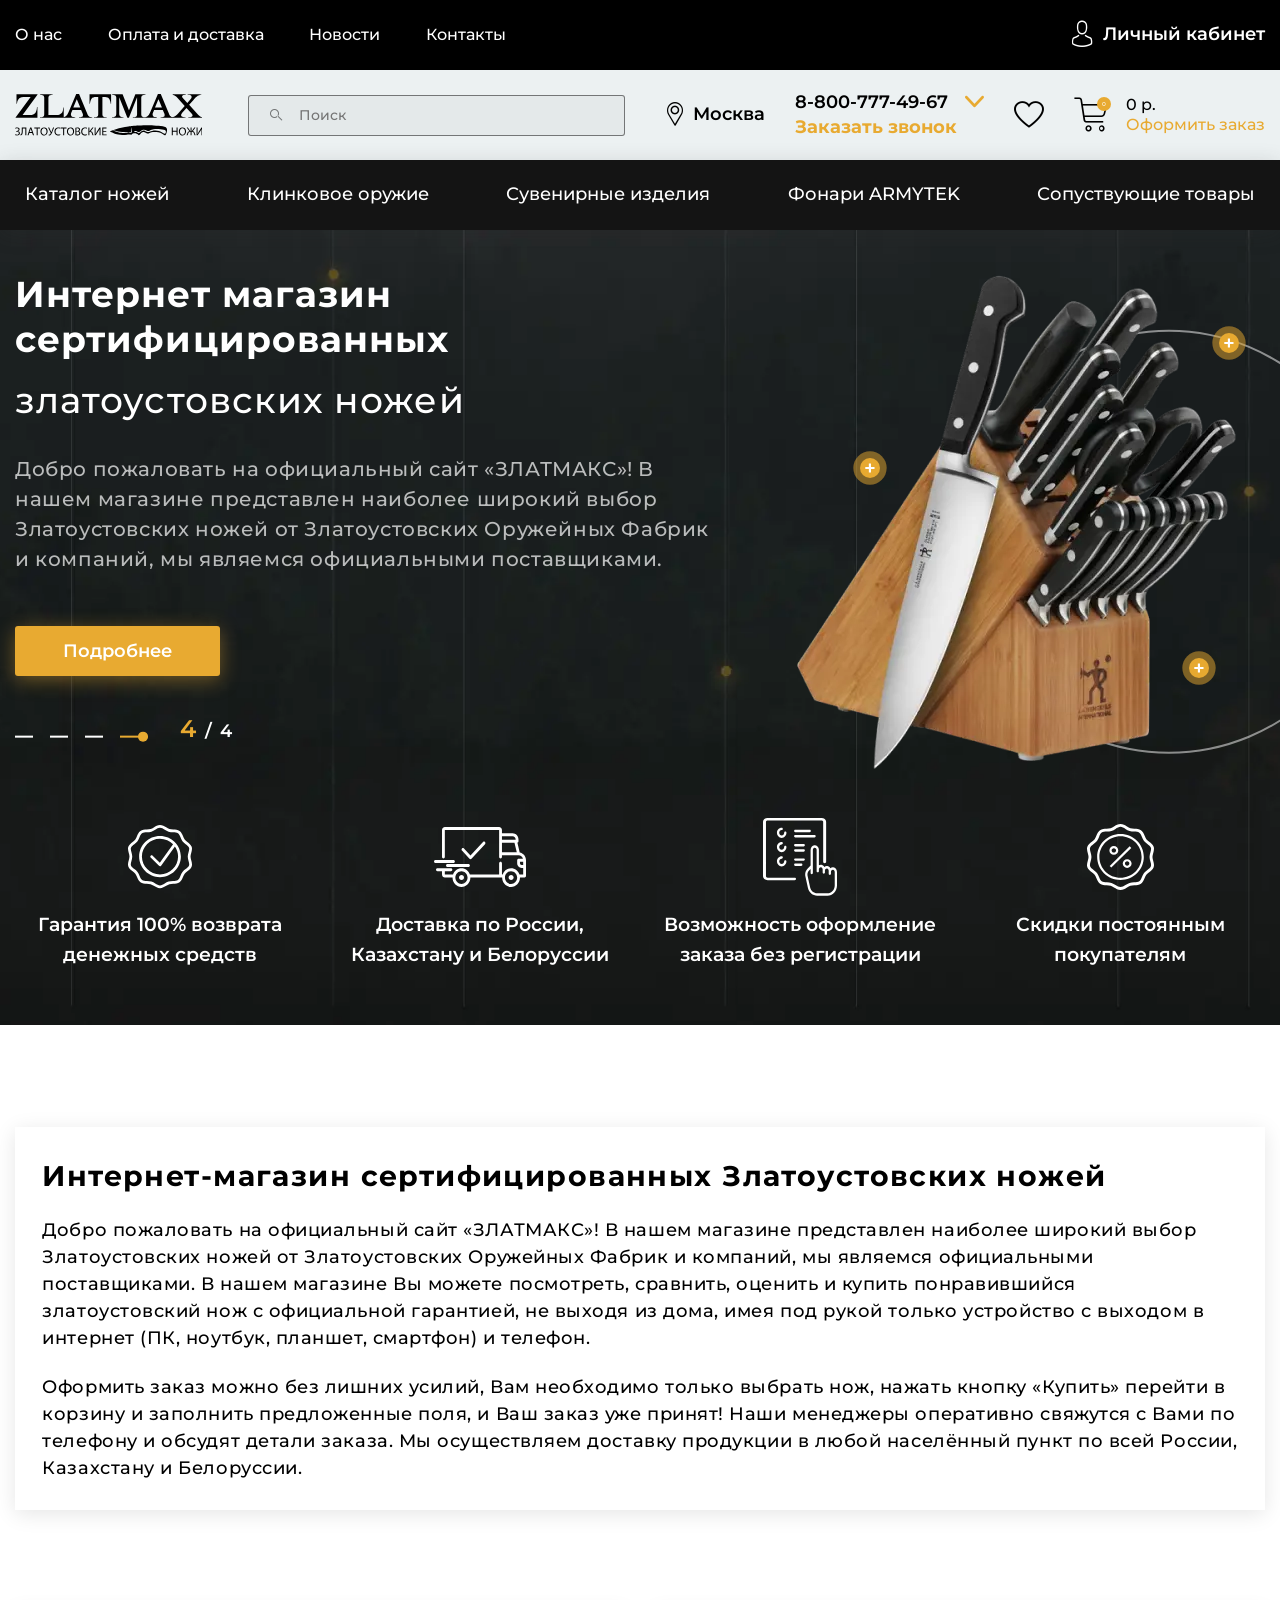
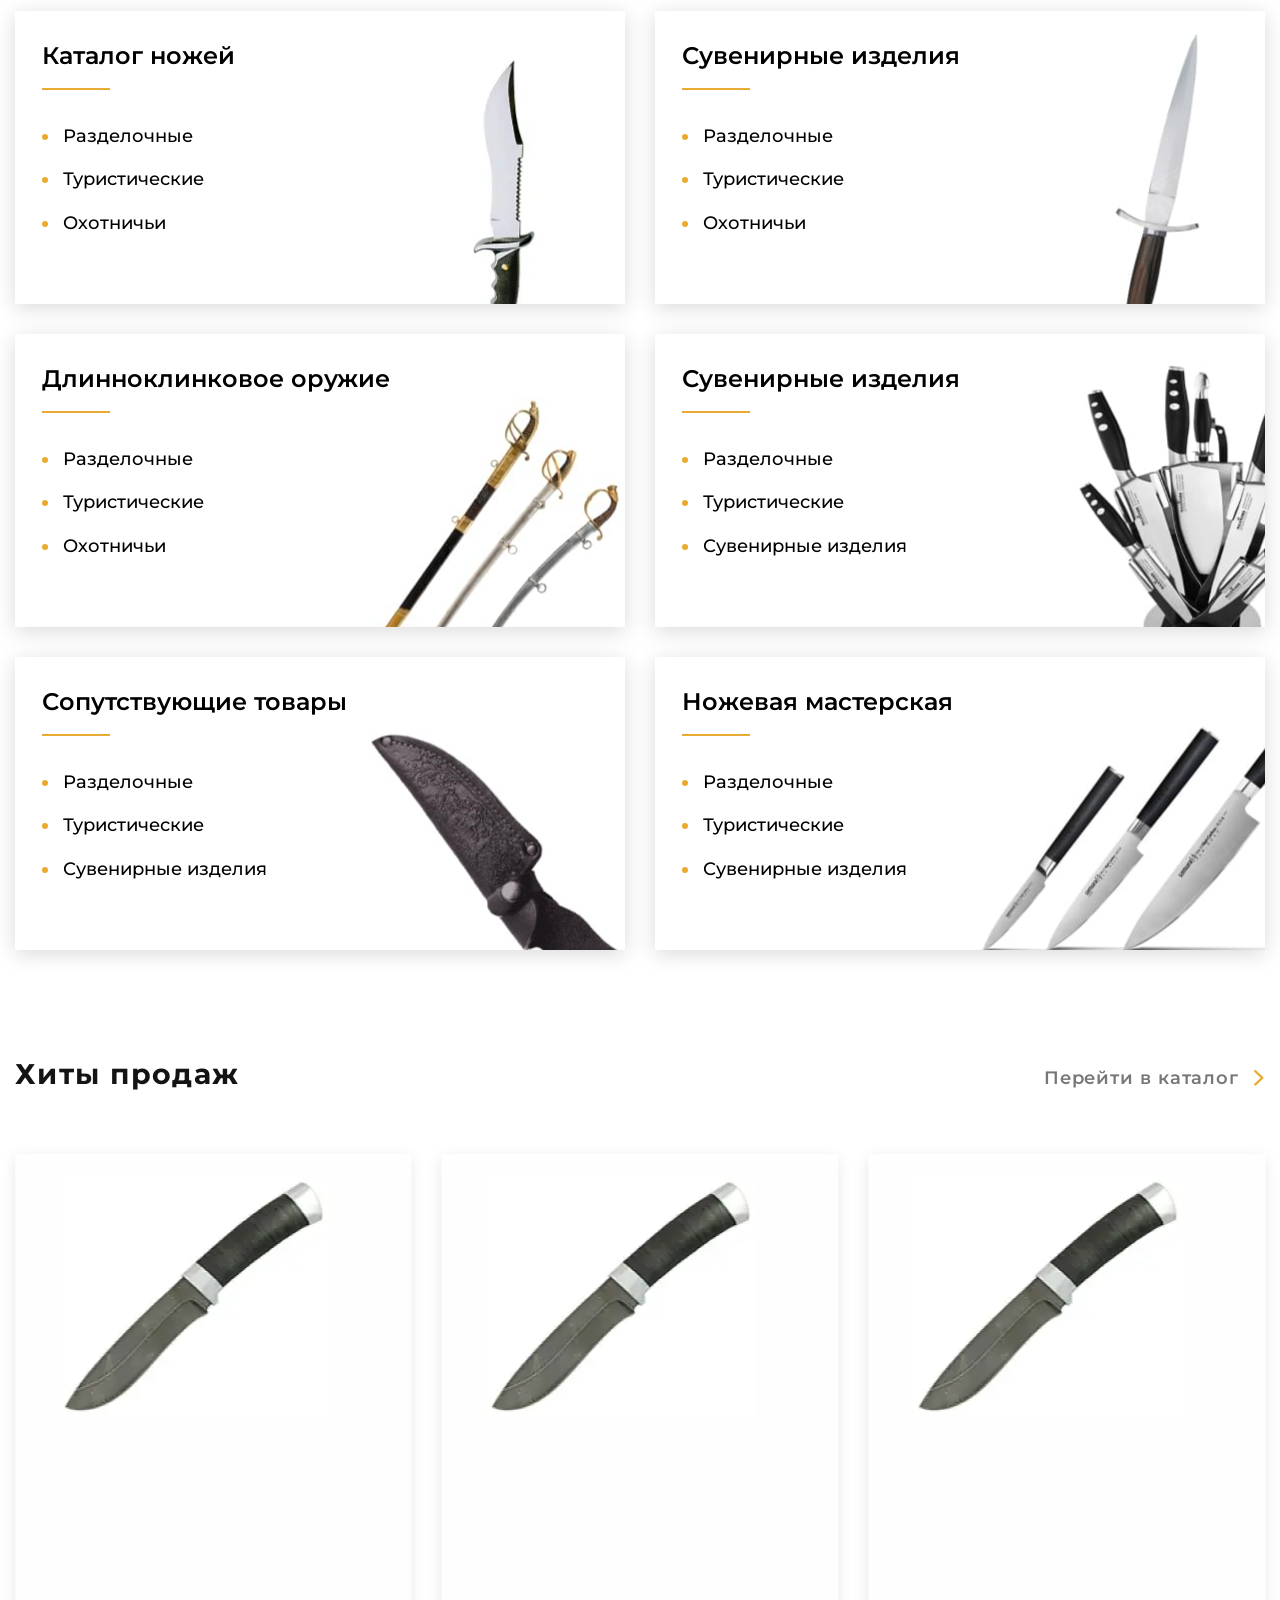
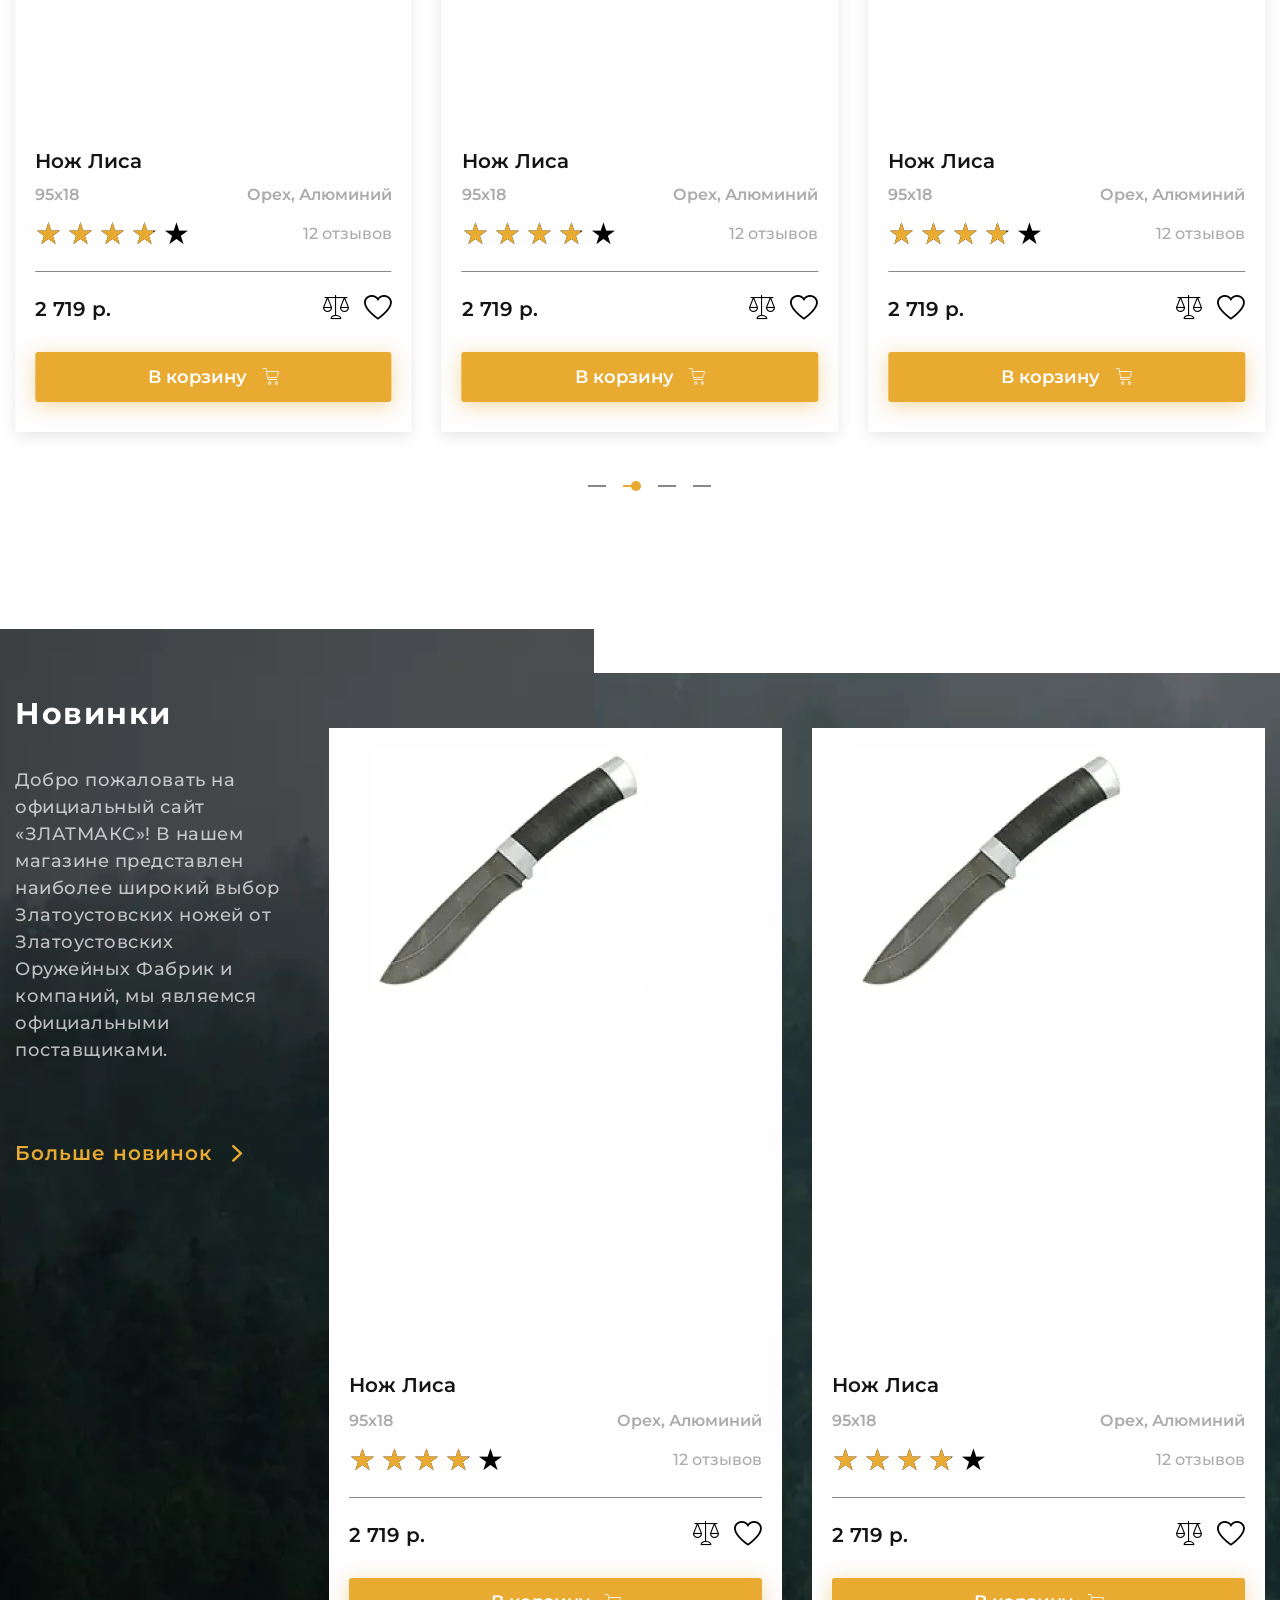
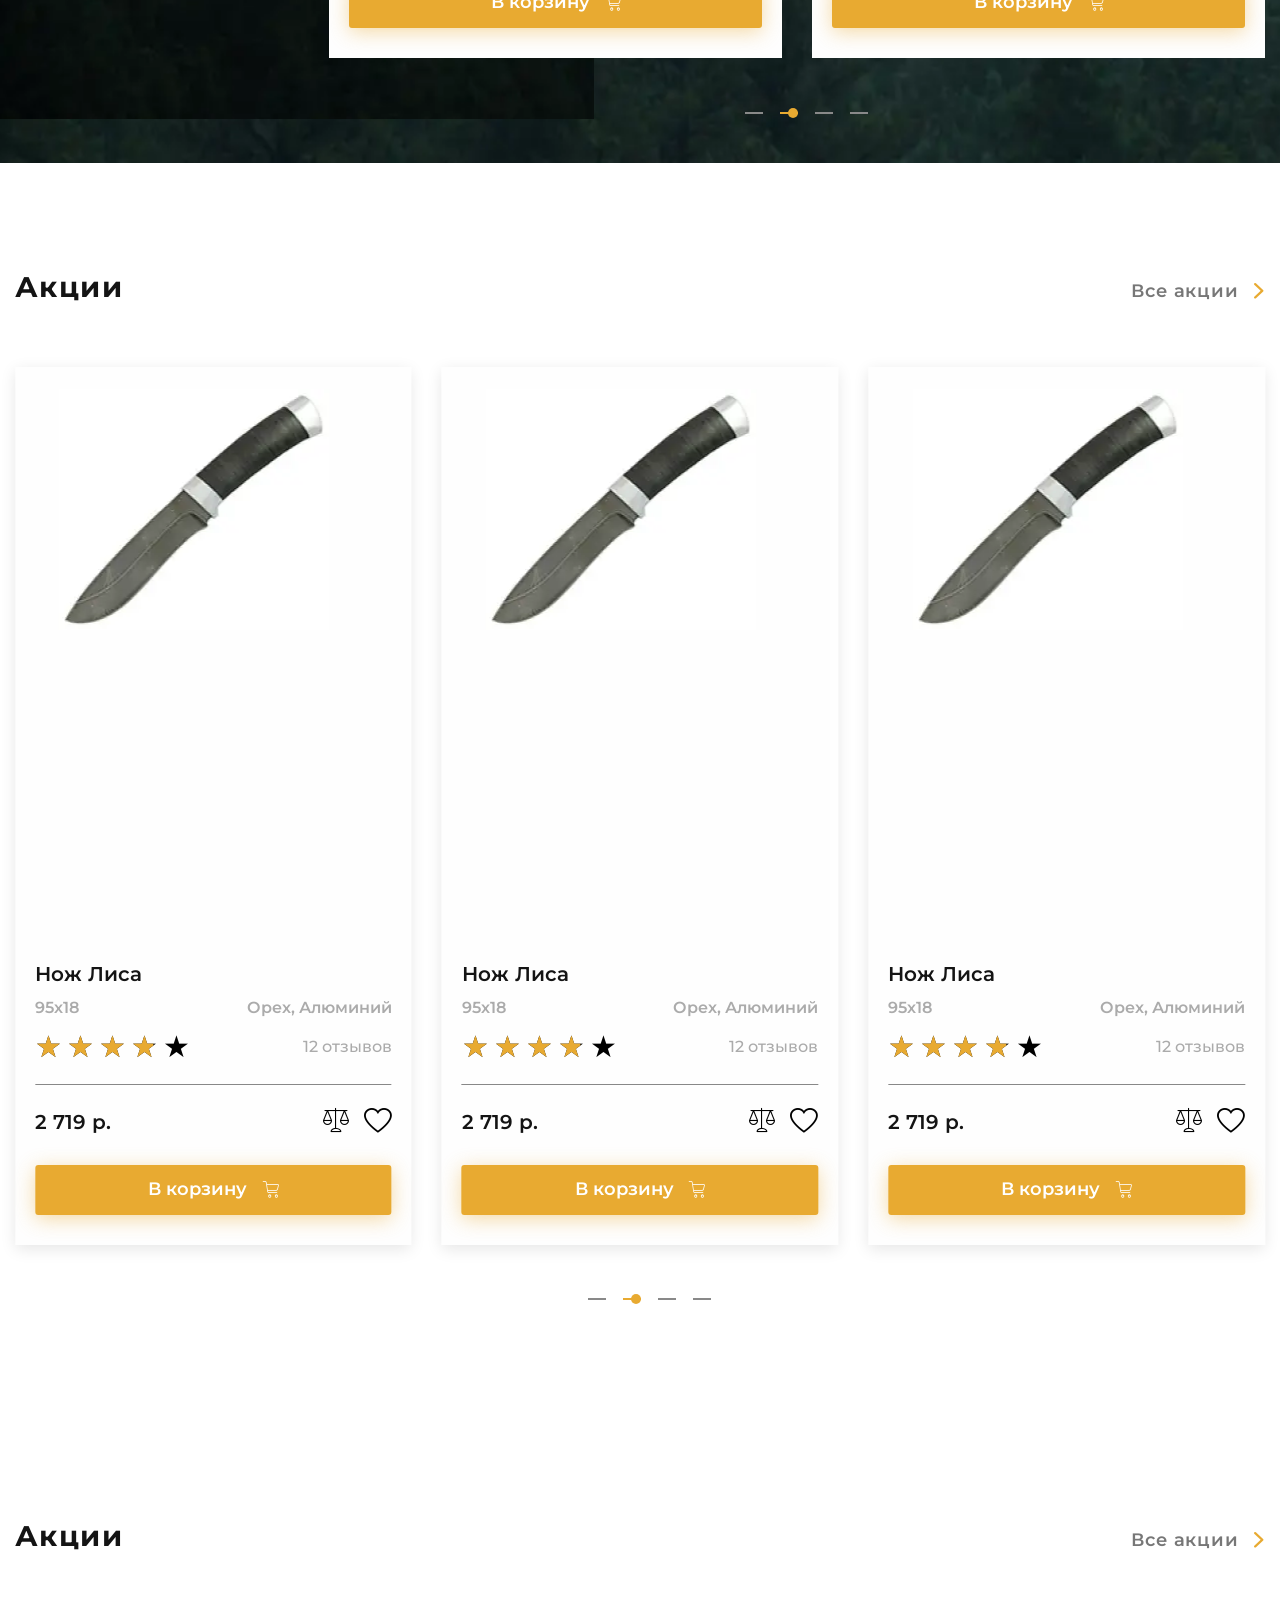
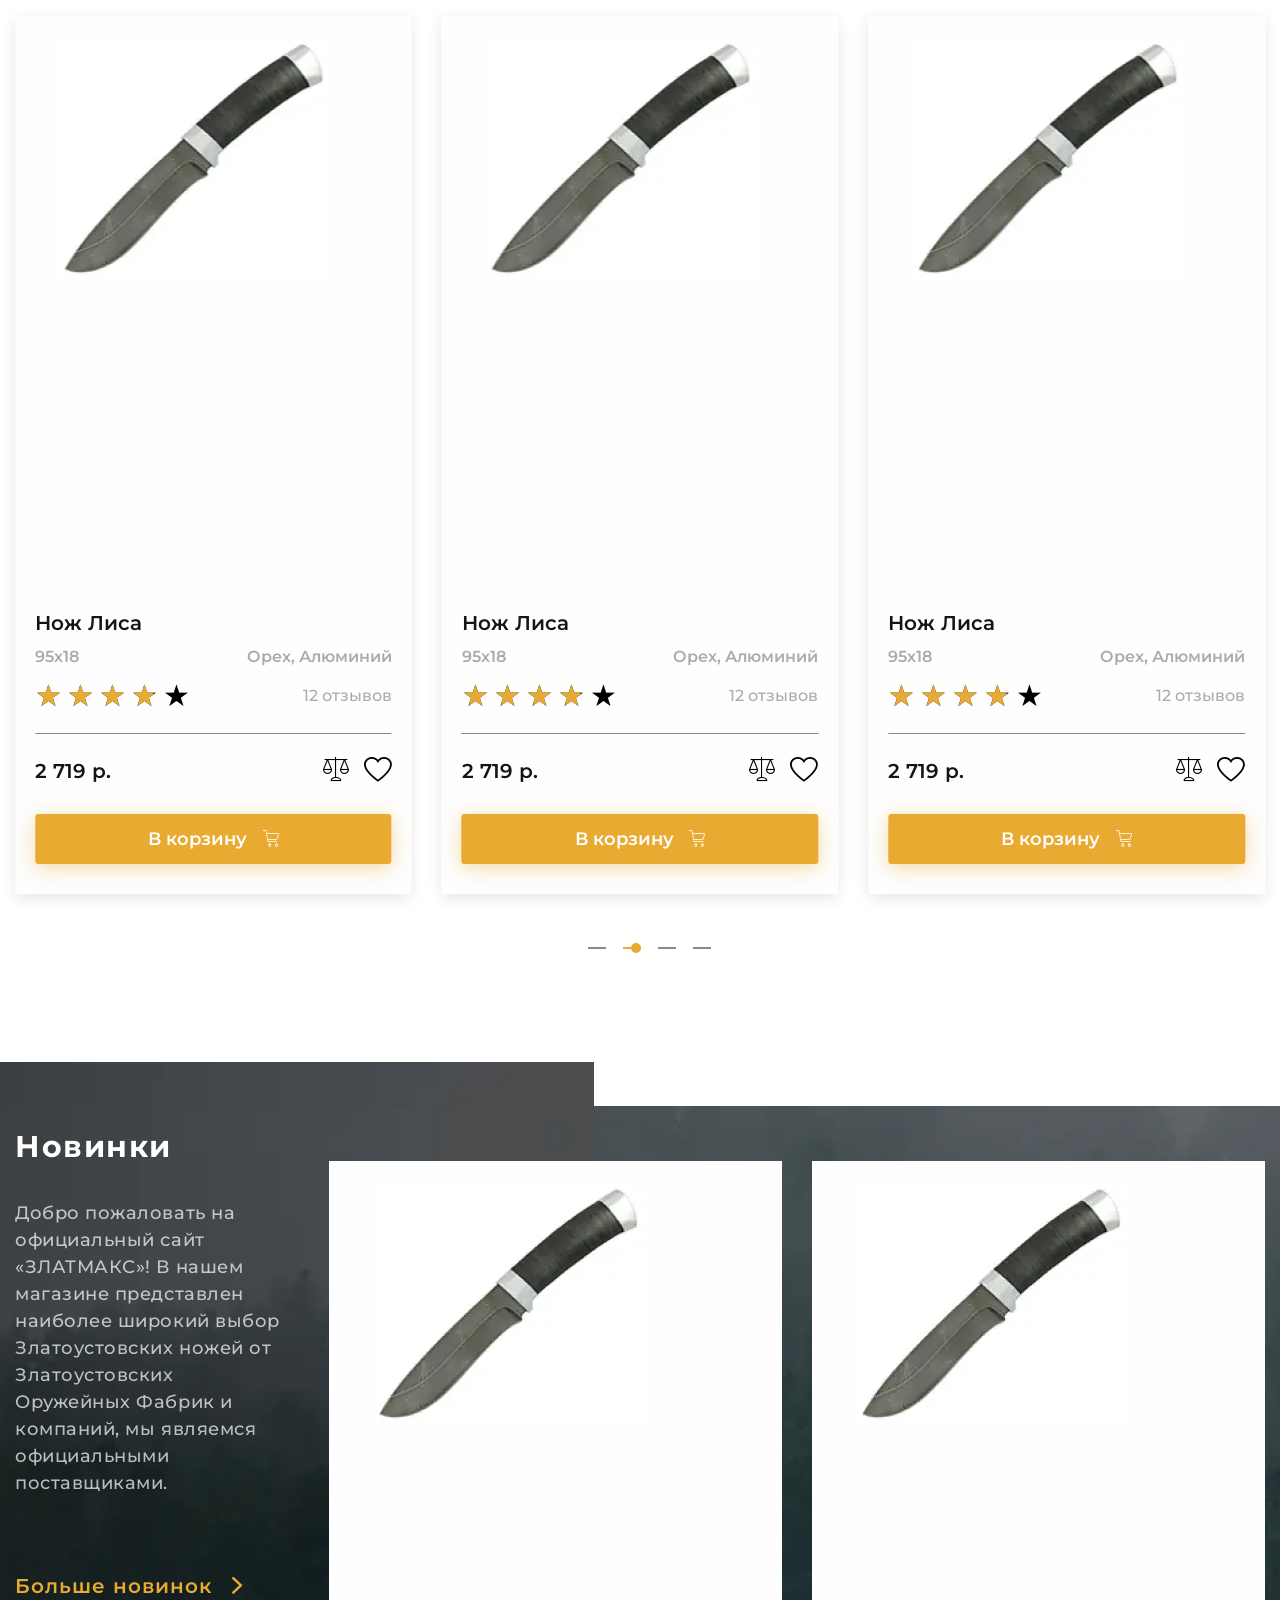
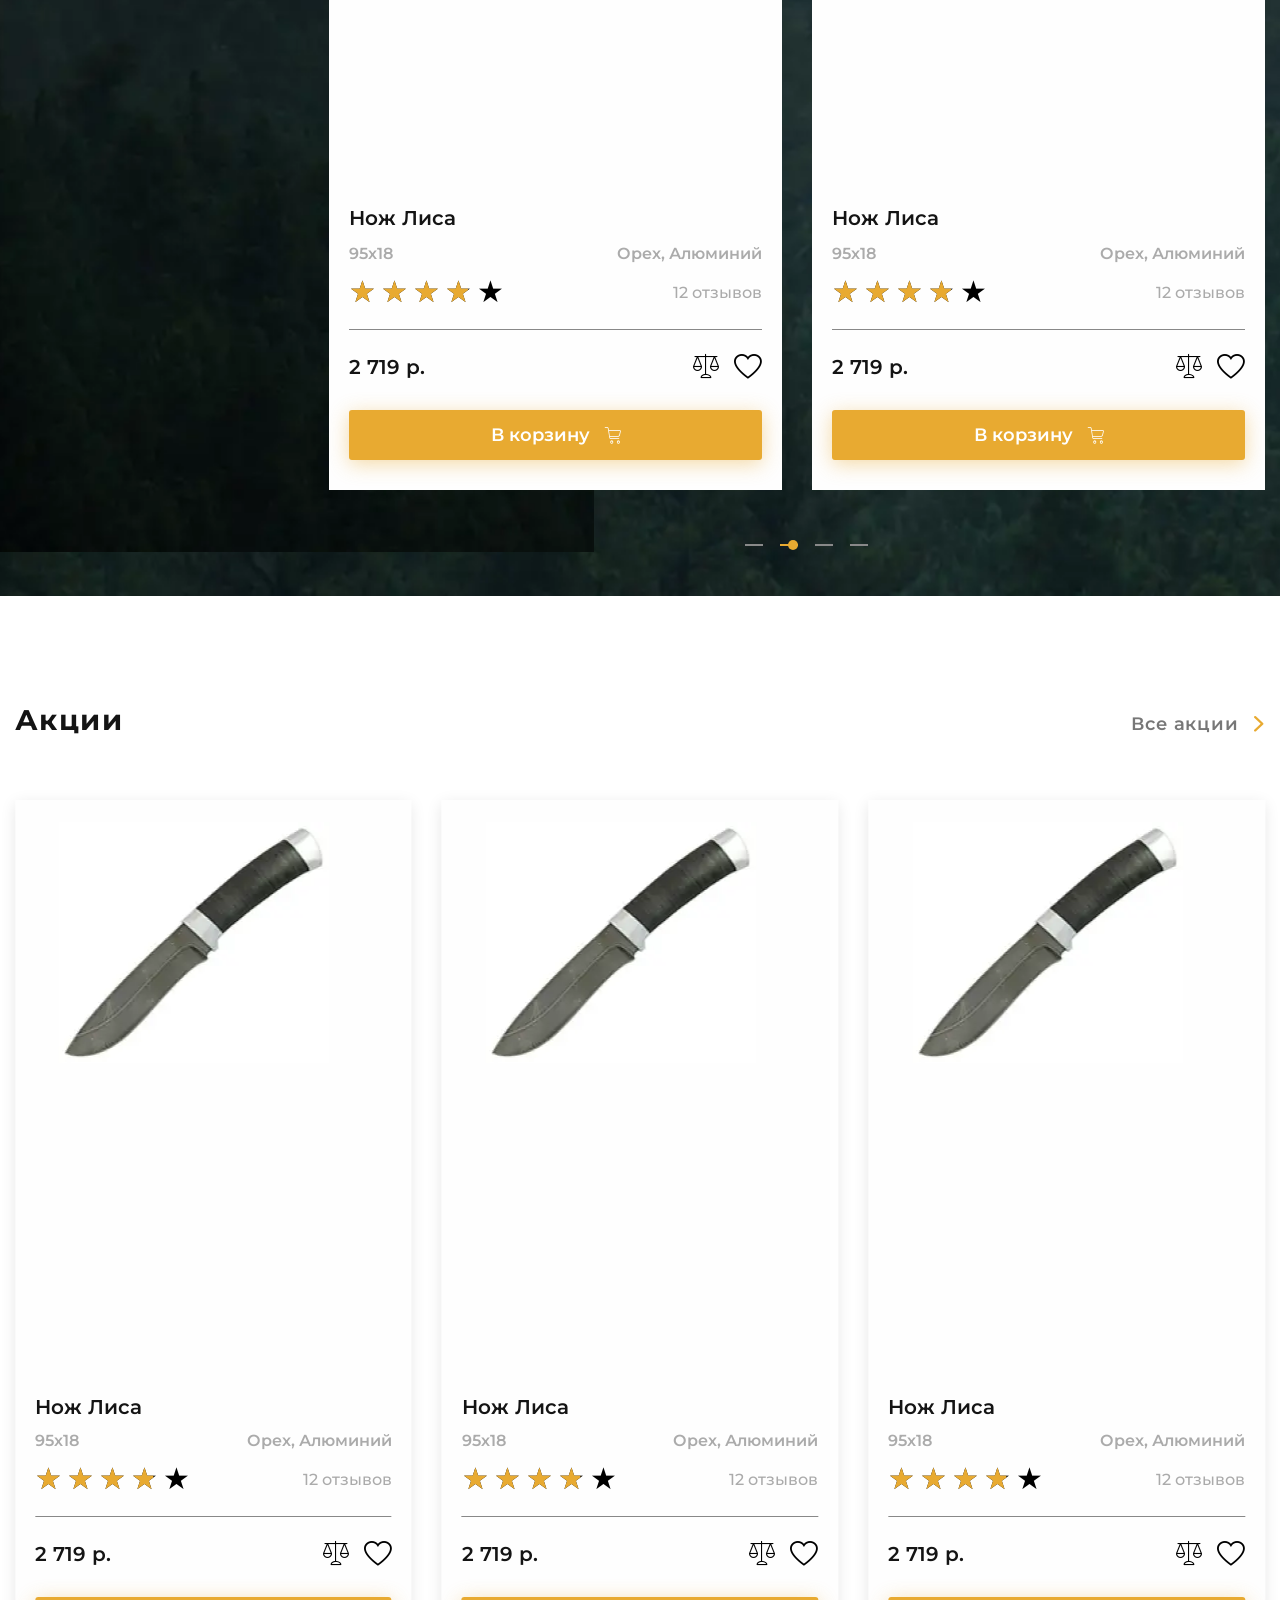
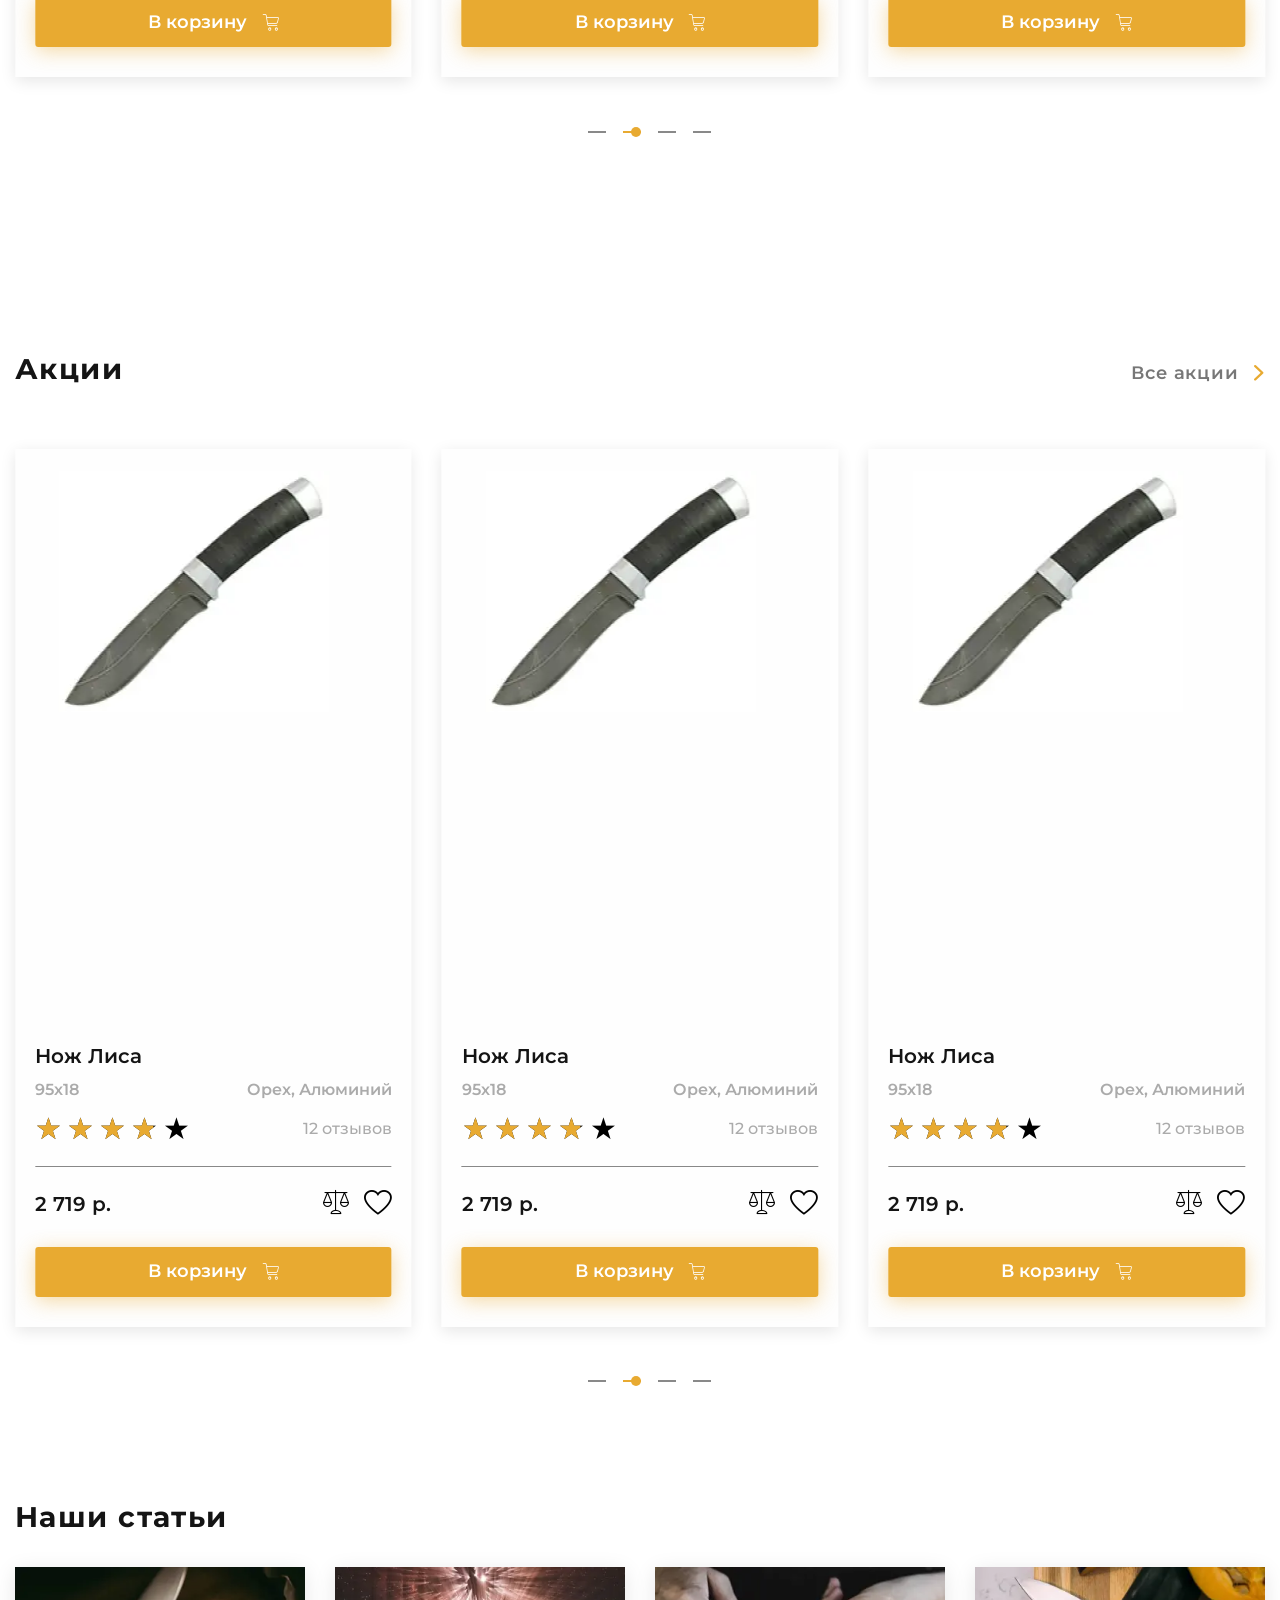
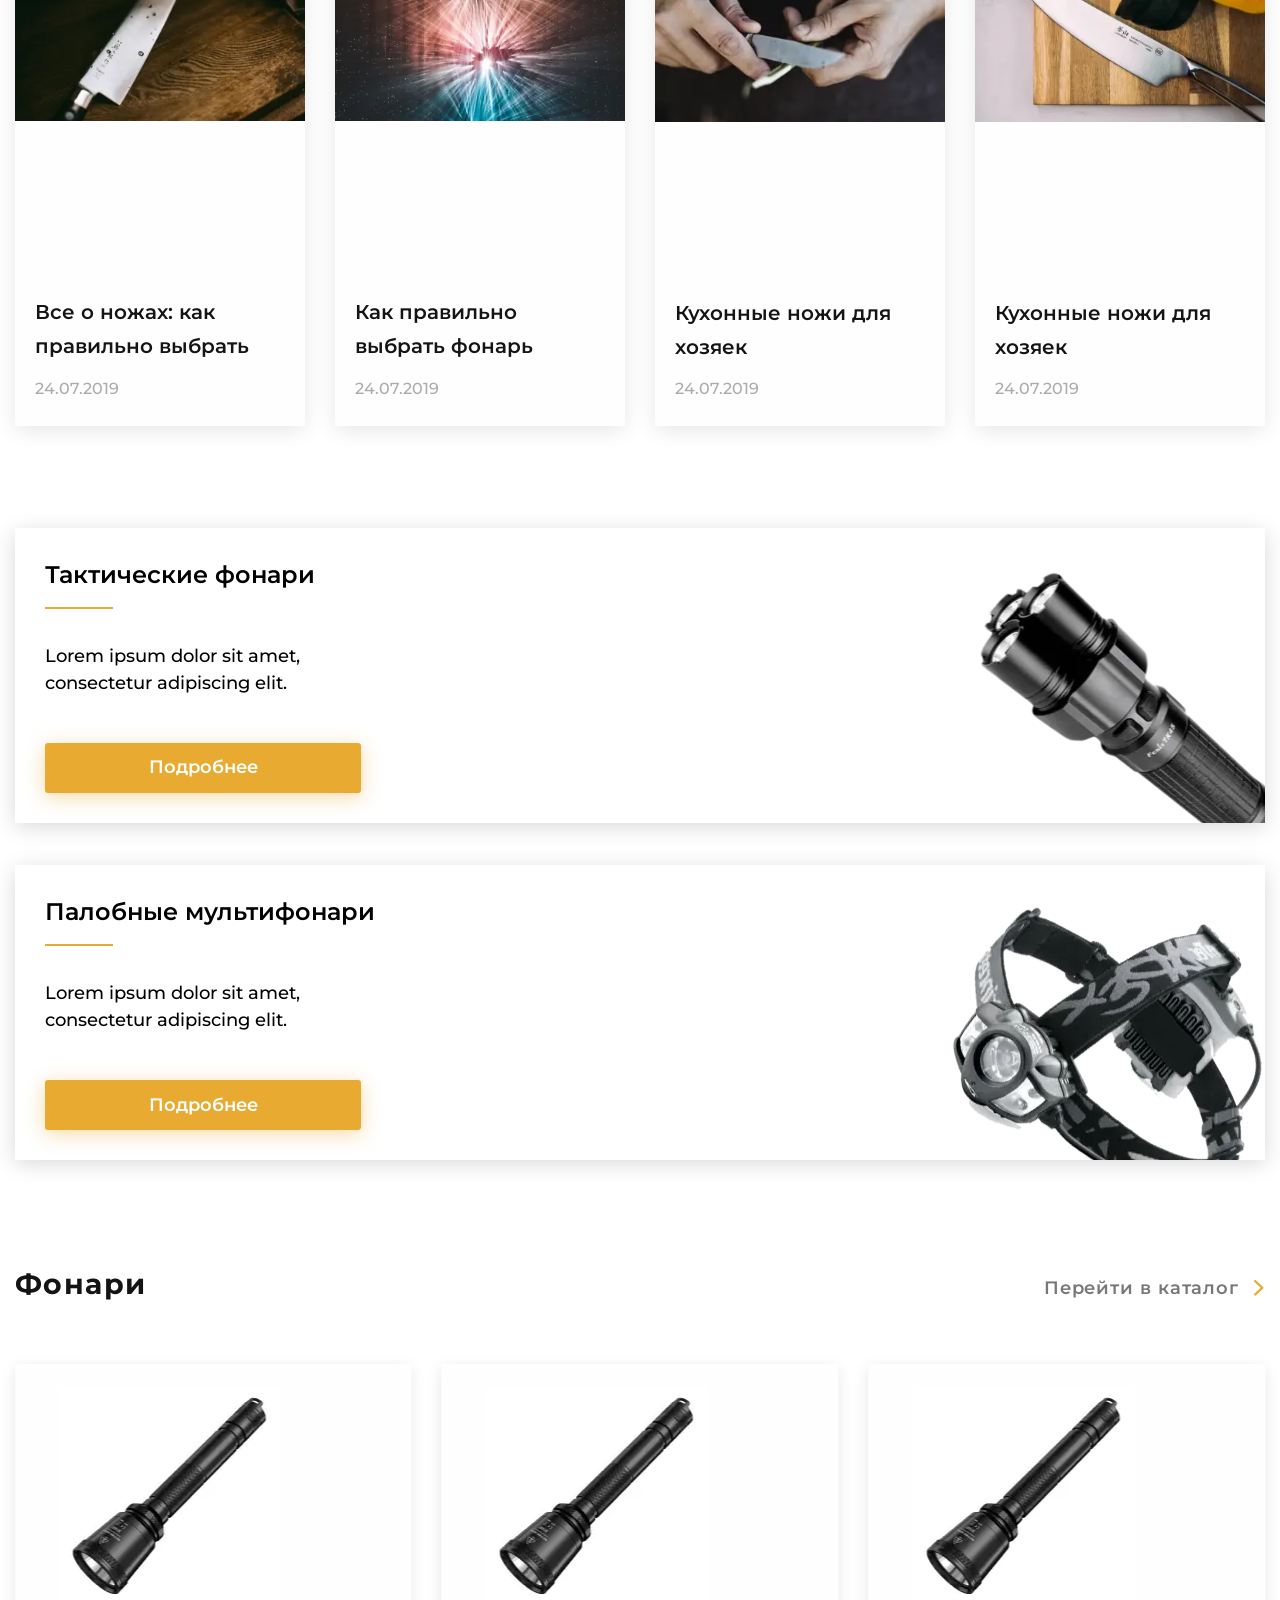
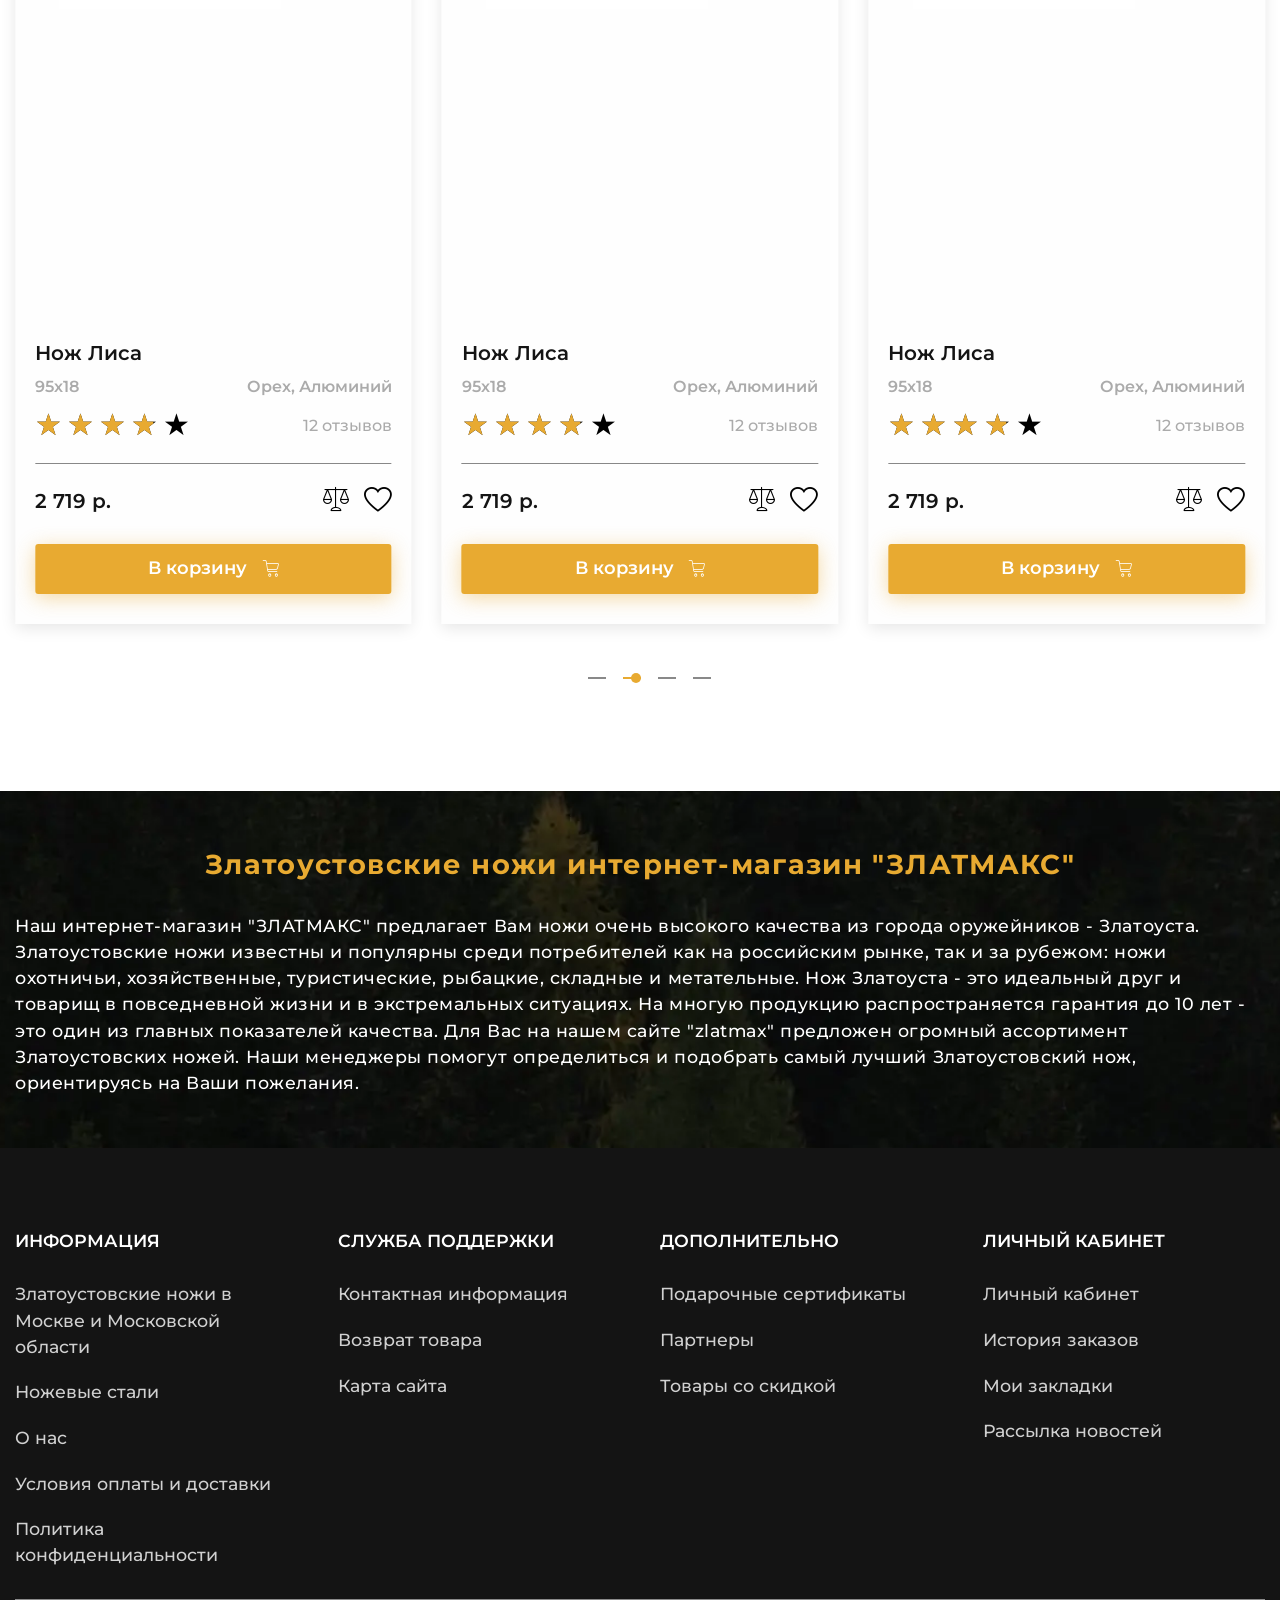
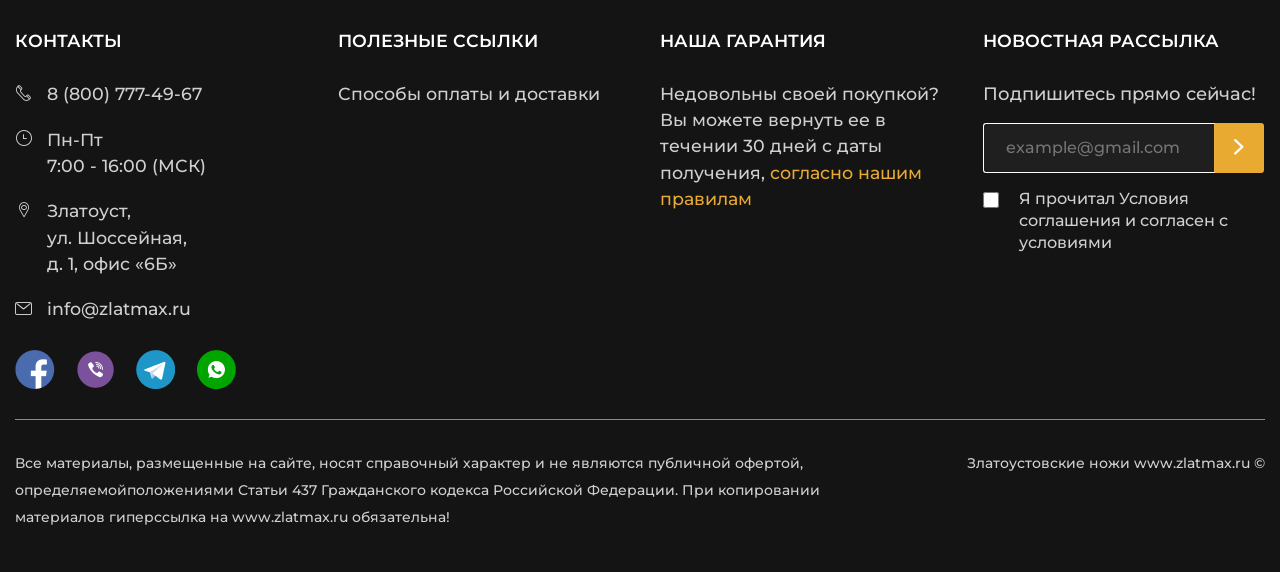
==== commit 8973954f: "update html" ====
--- a/home.html
+++ b/home.html
@@ -4,7 +4,7 @@
 	<meta charset="UTF-8">
 	<meta http-equiv="X-UA-Compatible" content="IE=edge">
 	<meta name="viewport" content="width=device-width, initial-scale=1.0">
-	<link rel="stylesheet" href="css/style.min.css?_v=20230619084535">
+	<link rel="stylesheet" href="css/style.min.css?_v=20230619093350">
 	<link rel="apple-touch-icon" sizes="180x180" href="/files/favicon/apple-touch-icon.png">
 	<link rel="icon" type="image/png" sizes="32x32" href="/files/favicon/favicon-32x32.png">
 	<link rel="icon" type="image/png" sizes="16x16" href="/files/favicon/favicon-16x16.png">
@@ -44,7 +44,7 @@
 	</div>
 	<div class="header__body body-header">
 		<div class="body-header__container">
-			<a href="index.html" class="body-header__logo"><span
+			<a href="#!" class="body-header__logo"><span
 					class="body-header__logo-title body-header__logo-title_visually-hidden">Главная страница</span></a>
 			<div data-da="catalog-header__container,first,479.98" class="body-header__search">
 				<form action="#" class="search-header">
@@ -97,13 +97,13 @@
 			<nav data-da="menu-top-header__link_catalog,last,991.98" class="catalog-header__menu menu-catalog">
 				<button hidden type="button" class="menu-catalog__back icon-arrow-left">Назад</button>
 				<ul class="menu-catalog__list">
-					<li class="menu-catalog__item"><a href="" data-menu-parent="1"
+					<li class="menu-catalog__item"><a href="#!" data-menu-parent="1"
 							class="menu-catalog__link icon-arrow-right">Каталог
 							ножей</a></li>
-					<li class="menu-catalog__item"><a href="" data-menu-parent="2"
+					<li class="menu-catalog__item"><a href="#!" data-menu-parent="2"
 							class="menu-catalog__link icon-arrow-right">Клинковое
 							оружие</a></li>
-					<li class="menu-catalog__item"><a href="" data-menu-parent="3"
+					<li class="menu-catalog__item"><a href="#!" data-menu-parent="3"
 							class="menu-catalog__link icon-arrow-right">Сувенирные
 							изделия</a></li>
 					<li class="menu-catalog__item"><a href="#!" data-menu-parent="4"
@@ -4553,7 +4553,7 @@
 	</div>
 </div>
 	</div>
-	<script src="js/app.min.js?_v=20230619084535"></script>
+	<script src="js/app.min.js?_v=20230619093350"></script>
 </body>
 
 </html>
--- a/css/style.min.css
+++ b/css/style.min.css
@@ -0,0 +1 @@
+@charset "UTF-8";*,::after,::before{padding:0;margin:0;border:0;-webkit-box-sizing:border-box;box-sizing:border-box}a{text-decoration:none;color:inherit}li,ol,ul{list-style:none}img{vertical-align:top}h1,h2,h3,h4,h5,h6{font-weight:inherit;font-size:inherit}button,input,textarea{font-weight:inherit;font-size:inherit;color:inherit;font-family:inherit}button{cursor:pointer;background-color:inherit}body,html{height:100%;line-height:1;overflow-wrap:break-word}img{max-width:100%}@font-face{font-family:iconfont;font-display:swap;src:url(../fonts/iconfont.woff2) format("woff2"),url(../fonts/iconfont.woff) format("woff");font-weight:400;font-style:normal;font-display:block}@font-face{font-family:iconsfont;font-display:swap;src:url(../fonts/iconsfont.woff2) format("woff2"),url(../fonts/iconsfont.woff) format("woff");font-weight:400;font-style:normal}@font-face{font-family:Montserrat;font-display:swap;src:url(../fonts/Montserrat-Bold.woff2) format("woff2"),url(../fonts/Montserrat-Bold.woff) format("woff");font-weight:700;font-style:normal}@font-face{font-family:Montserrat;font-display:swap;src:url(../fonts/Montserrat-Medium.woff2) format("woff2"),url(../fonts/Montserrat-Medium.woff) format("woff");font-weight:500;font-style:normal}@font-face{font-family:Montserrat;font-display:swap;src:url(../fonts/Montserrat-SemiBold.woff2) format("woff2"),url(../fonts/Montserrat-SemiBold.woff) format("woff");font-weight:600;font-style:normal}[class*=" icon-"]::before,[class^=icon-]::before{font-family:iconfont!important;speak:never;font-style:normal;font-weight:400;font-variant:normal;text-transform:none;line-height:1;-webkit-font-smoothing:antialiased;-moz-osx-font-smoothing:grayscale}.icon-arrow-more:before{content:"\e90e"}.icon-arrow-spoller:before{content:"\e90c"}.icon-arrow-left:before{content:"\e90a"}.icon-arrow-down:before{content:"\e900"}.icon-arrow-right:before{content:"\e901"}.icon-cart:before{content:"\e902"}.icon-clock:before{content:"\e903"}.icon-compare:before{content:"\e904"}.icon-email:before{content:"\e905"}.icon-favorite:before{content:"\e906"}.icon-location:before{content:"\e907"}.icon-logo:before{content:"\e908"}.icon-phone:before{content:"\e909"}.icon-search:before{content:"\e90b"}.icon-user:before{content:"\e90d"}body{min-width:20rem;background-color:#fff;color:#000;font-size:1.125rem;font-family:Montserrat,sans-serif;font-weight:500}body._lock{overflow:hidden;-ms-touch-action:none;touch-action:none}.wrapper{min-height:100%;display:-webkit-box;display:-ms-flexbox;display:flex;-webkit-box-orient:vertical;-webkit-box-direction:normal;-ms-flex-direction:column;flex-direction:column;overflow:hidden}.wrapper>main{-webkit-box-flex:1;-ms-flex:1 1 auto;flex:1 1 auto}.wrapper>*{min-width:0}[class*=__container]{max-width:101.25rem;padding:0 .9375rem;margin:0 auto}[class*=_visually-hidden]{position:absolute;width:1px;height:1px;margin:-1px;padding:0;border:0;white-space:nowrap;-webkit-clip-path:inset(100%);clip-path:inset(100%);clip:rect(0,0,0,0);overflow:hidden}[class*=-ibg]{display:block;width:100%;position:relative;padding-bottom:0}[class*=-ibg]>img{position:absolute;top:50%;left:50%;-webkit-transform:translate(-50%,-50%);-ms-transform:translate(-50%,-50%);transform:translate(-50%,-50%);max-height:100%;width:100%;-o-object-fit:cover;object-fit:cover}[class*=-bg-contain]{display:block;width:100%;position:relative;padding-bottom:0}[class*=-bg-contain]>img{position:absolute;top:50%;left:50%;-webkit-transform:translate(-50%,-50%);-ms-transform:translate(-50%,-50%);transform:translate(-50%,-50%);max-height:100%;width:100%;-o-object-fit:contain;object-fit:contain}[class*=-ibg-fix]{display:block;width:100%;position:relative;padding-bottom:0}[class*=-ibg-fix]>img{position:absolute;top:50%;left:50%;-webkit-transform:translate(-50%,-50%);-ms-transform:translate(-50%,-50%);transform:translate(-50%,-50%);max-height:100%}[class*=__image-wrap-bg]{display:block;width:100%;position:relative;padding-bottom:0}[class*=__image-wrap-bg]>img{position:absolute;top:50%;left:50%;-webkit-transform:translate(-50%,-50%);-ms-transform:translate(-50%,-50%);transform:translate(-50%,-50%);max-height:100%;width:100%;-o-object-fit:cover;object-fit:cover}[class*=__image-wrap-bg-contain]{display:block;width:100%;position:relative;padding-bottom:0}[class*=__image-wrap-bg-contain]>img{position:absolute;top:50%;left:50%;-webkit-transform:translate(-50%,-50%);-ms-transform:translate(-50%,-50%);transform:translate(-50%,-50%);max-height:100%;width:100%;-o-object-fit:contain;object-fit:contain}[class*=__image-wrap-fix]{display:block;width:100%;position:relative;padding-bottom:0}[class*=__image-wrap-fix]>img{position:absolute;top:50%;left:50%;-webkit-transform:translate(-50%,-50%);-ms-transform:translate(-50%,-50%);transform:translate(-50%,-50%);max-height:100%}.menu-icon__button{display:none}.button{display:-webkit-inline-box;display:-ms-inline-flexbox;display:inline-flex;-webkit-box-pack:center;-ms-flex-pack:center;justify-content:center;-webkit-box-align:center;-ms-flex-align:center;align-items:center;padding:.5rem 3rem;font-weight:600;color:#fff;font-size:1.125rem;line-height:160%;text-align:center;min-height:3.125rem;background:#e8aa31;-webkit-box-shadow:0 .25rem 1.25rem rgba(232,170,49,.43);box-shadow:0 .25rem 1.25rem rgba(232,170,49,.43);-webkit-transition:-webkit-box-shadow .3s ease 0s;transition:-webkit-box-shadow .3s ease 0s;-o-transition:box-shadow .3s ease 0s;transition:box-shadow .3s ease 0s;transition:box-shadow .3s ease 0s,-webkit-box-shadow .3s ease 0s;border-radius:.1875rem}.button_bold{padding:.5rem 3.25rem;font-size:1.25rem}.button_border{background-color:#fefefe;-webkit-box-shadow:none;box-shadow:none;border:.125rem solid #e8aa31;padding:.4375rem 3.1875rem;width:100%;max-width:20.375rem;color:#e8aa31;-webkit-transition:all .3s ease 0s;-o-transition:all .3s ease 0s;transition:all .3s ease 0s}.button_black{background:#000;-webkit-box-shadow:0 .25rem 1.25rem rgba(0,0,0,.25);box-shadow:0 .25rem 1.25rem rgba(0,0,0,.25)}._input-error{color:red!important;-webkit-box-shadow:inset 0 0 .4375rem red!important;box-shadow:inset 0 0 .4375rem red!important}._form-error{display:block!important;opacity:0}.footer-subscribe__line{position:relative}._form-error{line-height:1;font-size:.9em;-webkit-user-select:none;-moz-user-select:none;-ms-user-select:none;user-select:none;pointer-events:none;position:absolute;text-align:center;min-width:3em;max-width:21em;white-space:nowrap;-o-text-overflow:ellipsis;text-overflow:ellipsis;padding:1ch 1.5ch;border-radius:.3ch;-webkit-box-shadow:0 .5em 2em -.4em rgba(0,0,0,.35);box-shadow:0 .5em 2em -.4em rgba(0,0,0,.35);background:#fff;color:red;z-index:1000;bottom:calc(100% + .5rem);left:30%;-webkit-transform:translate(-50%,.5em);-ms-transform:translate(-50%,.5em);transform:translate(-50%,.5em)}._form-error::before{content:"";position:absolute;border:.5rem solid transparent;z-index:1001}._form-error::before{top:100%;border-bottom-width:0;border-top-color:#fff;left:50%;-webkit-transform:translate(-50%,0);-ms-transform:translate(-50%,0);transform:translate(-50%,0)}._form-error{-webkit-animation:tooltip-vert .3s ease-out forwards;animation:tooltip-vert .3s ease-out forwards}._form-error::before{-webkit-animation:tooltip-before-vert .3s ease-out forwards;animation:tooltip-before-vert .3s ease-out forwards}@-webkit-keyframes tooltip-vert{to{opacity:.9;-webkit-transform:translate(-50%,0);transform:translate(-50%,0)}}@keyframes tooltip-vert{to{opacity:.9;-webkit-transform:translate(-50%,0);transform:translate(-50%,0)}}@-webkit-keyframes tooltip-before-vert{to{-webkit-transform:translate(-50%,0);transform:translate(-50%,0)}}@keyframes tooltip-before-vert{to{-webkit-transform:translate(-50%,0);transform:translate(-50%,0)}}.select{width:100%;height:2.5rem;display:-webkit-box;display:-ms-flexbox;display:flex;-webkit-box-align:center;-ms-flex-align:center;align-items:center}.select .select__label{display:-webkit-box;display:-ms-flexbox;display:flex;-webkit-box-align:center;-ms-flex-align:center;align-items:center;-webkit-box-pack:center;-ms-flex-pack:center;justify-content:center;height:100%}.select .select__wrapper{position:relative;width:100%;height:100%;display:-webkit-box;display:-ms-flexbox;display:flex}.select .select-custom{width:100%;height:100%;font-family:inherit;color:inherit;font-size:inherit;line-height:inherit}.select .select-custom__body,.select .select-custom__header{border:.0625rem solid rgba(0,0,0,.2);border-radius:.1875rem}.select .select-custom__header,.select .select-custom__option{padding-left:.9375rem;padding-right:.9375rem}.select .select-custom__header{width:100%;height:100%;display:-webkit-box;display:-ms-flexbox;display:flex;-webkit-box-align:center;-ms-flex-align:center;align-items:center;-webkit-box-pack:justify;-ms-flex-pack:justify;justify-content:space-between;background-color:#fff;-webkit-transition:all .3s ease 0s;-o-transition:all .3s ease 0s;transition:all .3s ease 0s;cursor:default;overflow:hidden}.select .header-select__text{display:-webkit-box;display:-ms-flexbox;display:flex;-webkit-box-align:center;-ms-flex-align:center;align-items:center;-webkit-box-pack:start;-ms-flex-pack:start;justify-content:flex-start;-webkit-box-flex:1;-ms-flex-positive:1;flex-grow:1;height:100%;padding-right:.625rem}.select .header-select__icon{display:-webkit-box;display:-ms-flexbox;display:flex;-webkit-box-align:center;-ms-flex-align:center;align-items:center;-webkit-box-pack:center;-ms-flex-pack:center;justify-content:center}.select .header-select__icon::after{-webkit-transition:-webkit-transform .2s ease 0s;transition:-webkit-transform .2s ease 0s;-o-transition:transform .2s ease 0s;transition:transform .2s ease 0s;transition:transform .2s ease 0s,-webkit-transform .2s ease 0s}.select .select-custom__body{position:absolute;top:100%;left:0;width:100%;overflow:hidden;background-color:#fff;z-index:100}.select .select-custom__option{display:-webkit-box;display:-ms-flexbox;display:flex;-webkit-box-align:center;-ms-flex-align:center;align-items:center;min-height:2rem;-webkit-transition:all .2s ease 0s;-o-transition:all .2s ease 0s;transition:all .2s ease 0s}.select .select-custom__option._hidden{display:none}.select .select-custom__header:focus,.select .select-custom__header:hover{-webkit-box-shadow:0 0 .4375rem rgba(0,0,0,.25);box-shadow:0 0 .4375rem rgba(0,0,0,.25);outline:0}.select .select-custom._select-active .select-custom__header{border-radius:.1875rem .1875rem 0 0;-webkit-box-shadow:0 .3125rem .4375rem rgba(0,0,0,.25);box-shadow:0 .3125rem .4375rem rgba(0,0,0,.25);outline:0}.select .select-custom._select-active .header-select__text{border-bottom-left-radius:0;border-bottom-right-radius:0}.select .select-custom._select-active .select-custom__body{-webkit-box-shadow:0 .3125rem .4375rem rgba(0,0,0,.25);box-shadow:0 .3125rem .4375rem rgba(0,0,0,.25);border-radius:0 0 .1875rem .1875rem;border-top:none}.select .select-custom__option._option-active{color:#e8aa31}.select .select-custom__option._option-hover,.select .select-custom__option:focus{background-color:rgba(0,0,0,.1);color:rgba(0,0,0,.9);cursor:default;outline:0}.checkbox{display:-webkit-box;display:-ms-flexbox;display:flex;-webkit-box-align:center;-ms-flex-align:center;align-items:center;color:inherit;font-size:1rem;line-height:125%}.checkbox:not(:last-child){margin-bottom:1.25em}.checkbox__input{display:none}.checkbox__label{display:-webkit-box;display:-ms-flexbox;display:flex;width:100%;-webkit-box-align:center;-ms-flex-align:center;align-items:center;gap:.9375em;position:relative;cursor:pointer}.checkbox__label::before{content:"";height:1.125rem;-webkit-box-flex:0;-ms-flex:0 0 1.125rem;flex:0 0 1.125rem;-ms-flex-item-align:start;align-self:flex-start;-webkit-transform:translateY(.0625em);-ms-transform:translateY(.0625em);transform:translateY(.0625em);background-color:#fff;border-radius:.125rem;border:.0625rem solid rgba(0,0,0,.2)}.checkbox__label::after{content:"";position:absolute;width:.75rem;height:.75rem;left:.1875rem;top:.1875rem;-webkit-transform:translateY(.0625em) scale(0);-ms-transform:translateY(.0625em) scale(0);transform:translateY(.0625em) scale(0);border-radius:.0625rem;background-color:#e8aa31;-webkit-transition:-webkit-transform .3s ease 0s;transition:-webkit-transform .3s ease 0s;-o-transition:transform .3s ease 0s;transition:transform .3s ease 0s;transition:transform .3s ease 0s,-webkit-transform .3s ease 0s}.checkbox__input:checked+.checkbox__label::before{border:.0625rem solid #e8aa31}.checkbox__input:checked+.checkbox__label::after{-webkit-transform:translateY(.0625em) scale(1);-ms-transform:translateY(.0625em) scale(1);transform:translateY(.0625em) scale(1)}.checkbox__text{display:-webkit-box;display:-ms-flexbox;display:flex;-webkit-box-align:start;-ms-flex-align:start;align-items:flex-start;gap:.9375em}.checkbox__text small{color:#e8aa31;font-size:1em}.quantity{height:3.125rem;display:-webkit-box;display:-ms-flexbox;display:flex;-webkit-box-align:center;-ms-flex-align:center;align-items:center;-webkit-box-pack:center;-ms-flex-pack:center;justify-content:center;border-radius:.1875rem;overflow:hidden;font-size:1.5rem}.quantity__button{width:3.125rem;height:100%;background-color:#141414;color:#fff}.quantity__input{width:3.125rem;height:100%}.quantity__input input{width:100%;height:100%;background:rgba(210,210,210,.07);font-size:1.125rem;color:#000;text-align:center;-webkit-transition:-webkit-box-shadow .2s ease 0s;transition:-webkit-box-shadow .2s ease 0s;-o-transition:box-shadow .2s ease 0s;transition:box-shadow .2s ease 0s;transition:box-shadow .2s ease 0s,-webkit-box-shadow .2s ease 0s}.quantity__input input:focus{outline:0;-webkit-box-shadow:inset 0 0 .4375rem rgba(0,0,0,.3);box-shadow:inset 0 0 .4375rem rgba(0,0,0,.3)}.rating{display:-webkit-inline-box;display:-ms-inline-flexbox;display:inline-flex;-webkit-box-align:center;-ms-flex-align:center;align-items:center;-ms-flex-wrap:wrap;flex-wrap:wrap;-webkit-column-gap:.625rem;-moz-column-gap:.625rem;column-gap:.625rem;-webkit-transition:opacity .3s ease 0s;-o-transition:opacity .3s ease 0s;transition:opacity .3s ease 0s;line-height:.75;font-size:1.875rem}.rating__body{position:relative;letter-spacing:.1666666667em}.rating__body::before{content:"★★★★★";display:block}.rating__active{position:absolute;top:0;left:0;width:0%;height:100%;overflow:hidden}.rating__active::before{content:"★★★★★";position:absolute;top:0;left:0;width:100%;height:100%;color:#e8aa31;display:-webkit-box;display:-ms-flexbox;display:flex}.rating__items{position:absolute;top:0;left:0;width:100%;height:100%;display:-webkit-box;display:-ms-flexbox;display:flex}.rating__item{-webkit-box-flex:0;-ms-flex:0 0 20%;flex:0 0 20%;height:100%;opacity:0}.rating__value{font-size:50%;line-height:1}.rating._rating_sending{opacity:.2}.rating_set .rating__active,.rating_set .rating__item{cursor:pointer}.rating__info{font-size:1rem;line-height:212.5%;color:#ababab}.close-css{position:absolute;right:0;top:0;width:1.5rem;height:1.5rem;cursor:pointer;z-index:1;top:.4375rem;right:.5625rem;background-color:transparent}.close-css::after,.close-css::before{position:absolute;left:.6875rem;top:.125rem;content:"";height:1.25rem;width:.125rem;background-color:#727272}.close-css::before{-webkit-transform:rotate(45deg);-ms-transform:rotate(45deg);transform:rotate(45deg)}.close-css::after{-webkit-transform:rotate(-45deg);-ms-transform:rotate(-45deg);transform:rotate(-45deg)}.close-css:hover::after,.close-css:hover::before{background-color:#000}.popup__body{position:fixed;top:0;left:0;width:100%;height:100%;z-index:9999999;opacity:0;visibility:hidden;background-color:rgba(0,0,0,.8);-webkit-transition:all .3s ease 0s;-o-transition:all .3s ease 0s;transition:all .3s ease 0s}.popup__body._popup-active{opacity:1;visibility:visible}.popup__window{position:absolute;top:50%;left:50%;-webkit-transform:translate(-50%,-50%);-ms-transform:translate(-50%,-50%);transform:translate(-50%,-50%);background-color:#fff;padding:1.25rem 1.5625rem;width:-webkit-max-content;width:-moz-max-content;width:max-content;max-width:90%;min-width:50%;border-radius:.3125rem;opacity:0;visibility:hidden;-webkit-transition:all .3s ease 0s;-o-transition:all .3s ease 0s;transition:all .3s ease 0s;display:-webkit-box;display:-ms-flexbox;display:flex;-webkit-box-align:center;-ms-flex-align:center;align-items:center;-webkit-box-pack:center;-ms-flex-pack:center;justify-content:center}.popup__window._popup-active{opacity:1;visibility:visible}[data-tooltip]{position:relative}[data-tooltip] .tooltip{line-height:1;font-size:.9em;-webkit-user-select:none;-moz-user-select:none;-ms-user-select:none;user-select:none;pointer-events:none;position:absolute;display:-webkit-box;display:-ms-flexbox;display:flex;-webkit-box-align:center;-ms-flex-align:center;align-items:center;-webkit-box-pack:center;-ms-flex-pack:center;justify-content:center;text-align:center;font-weight:inherit;width:unset;opacity:0;min-width:3em;max-width:21em;white-space:nowrap;-o-text-overflow:ellipsis;text-overflow:ellipsis;padding:1ch 1.5ch;border-radius:.3ch;-webkit-box-shadow:0 .5em 2em -.4em rgba(0,0,0,.35);box-shadow:0 .5em 2em -.4em rgba(0,0,0,.35);background-color:#333;color:#fff;z-index:1000;bottom:calc(100% + .625rem);left:50%;-webkit-transform:translate(-50%,.5em);-ms-transform:translate(-50%,.5em);transform:translate(-50%,.5em)}[data-tooltip] .tooltip::before{width:unset;height:unset;border-radius:unset;opacity:unset;background:unset;content:"";position:absolute;border:.625rem solid transparent;z-index:1001}[data-tooltip] .tooltip::before{top:100%;border-bottom-width:0;border-top-color:#333;left:50%;-webkit-transform:translate(-50%,0);-ms-transform:translate(-50%,0);transform:translate(-50%,0)}[data-tooltip] .tooltip{-webkit-animation:tooltip-vert .3s ease-out forwards;animation:tooltip-vert .3s ease-out forwards}[data-tooltip] .tooltip::before{-webkit-animation:tooltip-before-vert .3s ease-out forwards;animation:tooltip-before-vert .3s ease-out forwards}@keyframes tooltip-vert{to{opacity:.9;-webkit-transform:translate(-50%,0);transform:translate(-50%,0)}}@keyframes tooltip-before-vert{to{-webkit-transform:translate(-50%,0);transform:translate(-50%,0)}}.noUi-target,.noUi-target *{-webkit-touch-callout:none;-webkit-tap-highlight-color:transparent;-webkit-user-select:none;-ms-touch-action:none;touch-action:none;-ms-user-select:none;-moz-user-select:none;user-select:none;-webkit-box-sizing:border-box;box-sizing:border-box}.noUi-target{position:relative}.noUi-base,.noUi-connects{width:100%;height:100%;position:relative;z-index:1}.noUi-connects{overflow:hidden;z-index:0}.noUi-connect,.noUi-origin{will-change:transform;position:absolute;z-index:1;top:0;right:0;height:100%;width:100%;-ms-transform-origin:0 0;-webkit-transform-origin:0 0;-webkit-transform-style:preserve-3d;transform-origin:0 0;-webkit-transform-style:flat;transform-style:flat}.noUi-txt-dir-rtl.noUi-horizontal .noUi-origin{left:0;right:auto}.noUi-vertical .noUi-origin{top:-100%;width:0}.noUi-horizontal .noUi-origin{height:0}.noUi-handle{-webkit-backface-visibility:hidden;backface-visibility:hidden;position:absolute}.noUi-touch-area{height:100%;width:100%}.noUi-state-tap .noUi-connect,.noUi-state-tap .noUi-origin{-webkit-transition:transform .3s;-webkit-transition:-webkit-transform .3s;transition:-webkit-transform .3s;-o-transition:transform .3s;transition:transform .3s;transition:transform .3s,-webkit-transform .3s}.noUi-state-drag *{cursor:inherit!important}.noUi-horizontal{height:18px}.noUi-horizontal .noUi-handle{width:34px;height:28px;right:-17px;top:-6px}.noUi-vertical{width:18px}.noUi-vertical .noUi-handle{width:28px;height:34px;right:-6px;bottom:-17px}.noUi-txt-dir-rtl.noUi-horizontal .noUi-handle{left:-17px;right:auto}.noUi-target{background:#fafafa;border-radius:4px;border:1px solid #d3d3d3;-webkit-box-shadow:inset 0 1px 1px #f0f0f0,0 3px 6px -5px #bbb;box-shadow:inset 0 1px 1px #f0f0f0,0 3px 6px -5px #bbb}.noUi-connects{border-radius:3px}.noUi-connect{background:#3fb8af}.noUi-draggable{cursor:ew-resize}.noUi-vertical .noUi-draggable{cursor:ns-resize}.noUi-handle{border:1px solid #d9d9d9;border-radius:3px;background:#fff;cursor:default;-webkit-box-shadow:inset 0 0 1px #fff,inset 0 1px 7px #ebebeb,0 3px 6px -3px #bbb;box-shadow:inset 0 0 1px #fff,inset 0 1px 7px #ebebeb,0 3px 6px -3px #bbb}.noUi-active{-webkit-box-shadow:inset 0 0 1px #fff,inset 0 1px 7px #ddd,0 3px 6px -3px #bbb;box-shadow:inset 0 0 1px #fff,inset 0 1px 7px #ddd,0 3px 6px -3px #bbb}.noUi-handle:after,.noUi-handle:before{content:"";display:block;position:absolute;height:14px;width:1px;background:#e8e7e6;left:14px;top:6px}.noUi-handle:after{left:17px}.noUi-vertical .noUi-handle:after,.noUi-vertical .noUi-handle:before{width:14px;height:1px;left:6px;top:14px}.noUi-vertical .noUi-handle:after{top:17px}[disabled] .noUi-connect{background:#b8b8b8}[disabled] .noUi-handle,[disabled].noUi-handle,[disabled].noUi-target{cursor:not-allowed}.noUi-pips,.noUi-pips *{-webkit-box-sizing:border-box;box-sizing:border-box}.noUi-pips{position:absolute;color:#999}.noUi-value{position:absolute;white-space:nowrap;text-align:center}.noUi-value-sub{color:#ccc;font-size:10px}.noUi-marker{position:absolute;background:#ccc}.noUi-marker-sub{background:#aaa}.noUi-marker-large{background:#aaa}.noUi-pips-horizontal{padding:10px 0;height:80px;top:100%;left:0;width:100%}.noUi-value-horizontal{-webkit-transform:translate(-50%,50%);-ms-transform:translate(-50%,50%);transform:translate(-50%,50%)}.noUi-rtl .noUi-value-horizontal{-webkit-transform:translate(50%,50%);-ms-transform:translate(50%,50%);transform:translate(50%,50%)}.noUi-marker-horizontal.noUi-marker{margin-left:-1px;width:2px;height:5px}.noUi-marker-horizontal.noUi-marker-sub{height:10px}.noUi-marker-horizontal.noUi-marker-large{height:15px}.noUi-pips-vertical{padding:0 10px;height:100%;top:0;left:100%}.noUi-value-vertical{-webkit-transform:translate(0,-50%);-ms-transform:translate(0,-50%);transform:translate(0,-50%);padding-left:25px}.noUi-rtl .noUi-value-vertical{-webkit-transform:translate(0,50%);-ms-transform:translate(0,50%);transform:translate(0,50%)}.noUi-marker-vertical.noUi-marker{width:5px;height:2px;margin-top:-1px}.noUi-marker-vertical.noUi-marker-sub{width:10px}.noUi-marker-vertical.noUi-marker-large{width:15px}.noUi-tooltip{display:block;position:absolute;border:1px solid #d9d9d9;border-radius:3px;background:#fff;color:#000;padding:5px;text-align:center;white-space:nowrap}.noUi-horizontal .noUi-tooltip{-webkit-transform:translate(-50%,0);-ms-transform:translate(-50%,0);transform:translate(-50%,0);left:50%;bottom:120%}.noUi-vertical .noUi-tooltip{-webkit-transform:translate(0,-50%);-ms-transform:translate(0,-50%);transform:translate(0,-50%);top:50%;right:120%}.noUi-horizontal .noUi-origin>.noUi-tooltip{-webkit-transform:translate(50%,0);-ms-transform:translate(50%,0);transform:translate(50%,0);left:auto;bottom:10px}.noUi-vertical .noUi-origin>.noUi-tooltip{-webkit-transform:translate(0,-18px);-ms-transform:translate(0,-18px);transform:translate(0,-18px);top:auto;right:28px}@font-face{font-family:swiper-icons;src:url("data:application/font-woff;charset=utf-8;base64, [base64]//wADZ2x5ZgAAAywAAADMAAAD2MHtryVoZWFkAAABbAAAADAAAAA2E2+eoWhoZWEAAAGcAAAAHwAAACQC9gDzaG10eAAAAigAAAAZAAAArgJkABFsb2NhAAAC0AAAAFoAAABaFQAUGG1heHAAAAG8AAAAHwAAACAAcABAbmFtZQAAA/gAAAE5AAACXvFdBwlwb3N0AAAFNAAAAGIAAACE5s74hXjaY2BkYGAAYpf5Hu/j+W2+MnAzMYDAzaX6QjD6/4//Bxj5GA8AuRwMYGkAPywL13jaY2BkYGA88P8Agx4j+/8fQDYfA1AEBWgDAIB2BOoAeNpjYGRgYNBh4GdgYgABEMnIABJzYNADCQAACWgAsQB42mNgYfzCOIGBlYGB0YcxjYGBwR1Kf2WQZGhhYGBiYGVmgAFGBiQQkOaawtDAoMBQxXjg/wEGPcYDDA4wNUA2CCgwsAAAO4EL6gAAeNpj2M0gyAACqxgGNWBkZ2D4/wMA+xkDdgAAAHjaY2BgYGaAYBkGRgYQiAHyGMF8FgYHIM3DwMHABGQrMOgyWDLEM1T9/w8UBfEMgLzE////P/5//f/V/xv+r4eaAAeMbAxwIUYmIMHEgKYAYjUcsDAwsLKxc3BycfPw8jEQA/[base64]/uznmfPFBNODM2K7MTQ45YEAZqGP81AmGGcF3iPqOop0r1SPTaTbVkfUe4HXj97wYE+yNwWYxwWu4v1ugWHgo3S1XdZEVqWM7ET0cfnLGxWfkgR42o2PvWrDMBSFj/IHLaF0zKjRgdiVMwScNRAoWUoH78Y2icB/yIY09An6AH2Bdu/UB+yxopYshQiEvnvu0dURgDt8QeC8PDw7Fpji3fEA4z/PEJ6YOB5hKh4dj3EvXhxPqH/SKUY3rJ7srZ4FZnh1PMAtPhwP6fl2PMJMPDgeQ4rY8YT6Gzao0eAEA409DuggmTnFnOcSCiEiLMgxCiTI6Cq5DZUd3Qmp10vO0LaLTd2cjN4fOumlc7lUYbSQcZFkutRG7g6JKZKy0RmdLY680CDnEJ+UMkpFFe1RN7nxdVpXrC4aTtnaurOnYercZg2YVmLN/d/gczfEimrE/fs/bOuq29Zmn8tloORaXgZgGa78yO9/cnXm2BpaGvq25Dv9S4E9+5SIc9PqupJKhYFSSl47+Qcr1mYNAAAAeNptw0cKwkAAAMDZJA8Q7OUJvkLsPfZ6zFVERPy8qHh2YER+3i/BP83vIBLLySsoKimrqKqpa2hp6+jq6RsYGhmbmJqZSy0sraxtbO3sHRydnEMU4uR6yx7JJXveP7WrDycAAAAAAAH//wACeNpjYGRgYOABYhkgZgJCZgZNBkYGLQZtIJsFLMYAAAw3ALgAeNolizEKgDAQBCchRbC2sFER0YD6qVQiBCv/H9ezGI6Z5XBAw8CBK/m5iQQVauVbXLnOrMZv2oLdKFa8Pjuru2hJzGabmOSLzNMzvutpB3N42mNgZGBg4GKQYzBhYMxJLMlj4GBgAYow/P/PAJJhLM6sSoWKfWCAAwDAjgbRAAB42mNgYGBkAIIbCZo5IPrmUn0hGA0AO8EFTQAA");font-weight:400;font-style:normal}:root{--swiper-theme-color:#007aff}.swiper,swiper-container{margin-left:auto;margin-right:auto;position:relative;overflow:hidden;list-style:none;padding:0;z-index:1;display:block}.swiper-vertical>.swiper-wrapper{-webkit-box-orient:vertical;-webkit-box-direction:normal;-ms-flex-direction:column;flex-direction:column}.swiper-wrapper{position:relative;width:100%;height:100%;z-index:1;display:-webkit-box;display:-ms-flexbox;display:flex;-webkit-transition-property:-webkit-transform;transition-property:-webkit-transform;-o-transition-property:transform;transition-property:transform;transition-property:transform,-webkit-transform;-webkit-transition-timing-function:var(--swiper-wrapper-transition-timing-function,initial);-o-transition-timing-function:var(--swiper-wrapper-transition-timing-function,initial);transition-timing-function:var(--swiper-wrapper-transition-timing-function,initial);-webkit-box-sizing:content-box;box-sizing:content-box}.swiper-android .swiper-slide,.swiper-wrapper{-webkit-transform:translate3d(0,0,0);transform:translate3d(0,0,0)}.swiper-horizontal{-ms-touch-action:pan-y;touch-action:pan-y}.swiper-vertical{-ms-touch-action:pan-x;touch-action:pan-x}.swiper-slide,swiper-slide{-ms-flex-negative:0;flex-shrink:0;width:100%;height:100%;position:relative;-webkit-transition-property:-webkit-transform;transition-property:-webkit-transform;-o-transition-property:transform;transition-property:transform;transition-property:transform,-webkit-transform;display:block}.swiper-slide-invisible-blank{visibility:hidden}.swiper-autoheight,.swiper-autoheight .swiper-slide{height:auto}.swiper-autoheight .swiper-wrapper{-webkit-box-align:start;-ms-flex-align:start;align-items:flex-start;-webkit-transition-property:height,-webkit-transform;transition-property:height,-webkit-transform;-o-transition-property:transform,height;transition-property:transform,height;transition-property:transform,height,-webkit-transform}.swiper-backface-hidden .swiper-slide{-webkit-transform:translateZ(0);transform:translateZ(0);-webkit-backface-visibility:hidden;backface-visibility:hidden}.swiper-3d.swiper-css-mode .swiper-wrapper{-webkit-perspective:1200px;perspective:1200px}.swiper-3d .swiper-wrapper{-webkit-transform-style:preserve-3d;transform-style:preserve-3d}.swiper-3d{-webkit-perspective:1200px;perspective:1200px}.swiper-3d .swiper-cube-shadow,.swiper-3d .swiper-slide,.swiper-3d .swiper-slide-shadow,.swiper-3d .swiper-slide-shadow-bottom,.swiper-3d .swiper-slide-shadow-left,.swiper-3d .swiper-slide-shadow-right,.swiper-3d .swiper-slide-shadow-top{-webkit-transform-style:preserve-3d;transform-style:preserve-3d}.swiper-3d .swiper-slide-shadow,.swiper-3d .swiper-slide-shadow-bottom,.swiper-3d .swiper-slide-shadow-left,.swiper-3d .swiper-slide-shadow-right,.swiper-3d .swiper-slide-shadow-top{position:absolute;left:0;top:0;width:100%;height:100%;pointer-events:none;z-index:10}.swiper-3d .swiper-slide-shadow{background:rgba(0,0,0,.15)}.swiper-3d .swiper-slide-shadow-left{background-image:-webkit-gradient(linear,right top,left top,from(rgba(0,0,0,.5)),to(rgba(0,0,0,0)));background-image:-o-linear-gradient(right,rgba(0,0,0,.5),rgba(0,0,0,0));background-image:linear-gradient(to left,rgba(0,0,0,.5),rgba(0,0,0,0))}.swiper-3d .swiper-slide-shadow-right{background-image:-webkit-gradient(linear,left top,right top,from(rgba(0,0,0,.5)),to(rgba(0,0,0,0)));background-image:-o-linear-gradient(left,rgba(0,0,0,.5),rgba(0,0,0,0));background-image:linear-gradient(to right,rgba(0,0,0,.5),rgba(0,0,0,0))}.swiper-3d .swiper-slide-shadow-top{background-image:-webkit-gradient(linear,left bottom,left top,from(rgba(0,0,0,.5)),to(rgba(0,0,0,0)));background-image:-o-linear-gradient(bottom,rgba(0,0,0,.5),rgba(0,0,0,0));background-image:linear-gradient(to top,rgba(0,0,0,.5),rgba(0,0,0,0))}.swiper-3d .swiper-slide-shadow-bottom{background-image:-webkit-gradient(linear,left top,left bottom,from(rgba(0,0,0,.5)),to(rgba(0,0,0,0)));background-image:-o-linear-gradient(top,rgba(0,0,0,.5),rgba(0,0,0,0));background-image:linear-gradient(to bottom,rgba(0,0,0,.5),rgba(0,0,0,0))}.swiper-css-mode>.swiper-wrapper{overflow:auto;scrollbar-width:none;-ms-overflow-style:none}.swiper-css-mode>.swiper-wrapper::-webkit-scrollbar{display:none}.swiper-css-mode>.swiper-wrapper>.swiper-slide{scroll-snap-align:start start}.swiper-horizontal.swiper-css-mode>.swiper-wrapper{-ms-scroll-snap-type:x mandatory;scroll-snap-type:x mandatory}.swiper-vertical.swiper-css-mode>.swiper-wrapper{-ms-scroll-snap-type:y mandatory;scroll-snap-type:y mandatory}.swiper-centered>.swiper-wrapper::before{content:"";-ms-flex-negative:0;flex-shrink:0;-webkit-box-ordinal-group:10000;-ms-flex-order:9999;order:9999}.swiper-centered>.swiper-wrapper>.swiper-slide{scroll-snap-align:center center;scroll-snap-stop:always}.swiper-centered.swiper-horizontal>.swiper-wrapper>.swiper-slide:first-child{-webkit-margin-start:var(--swiper-centered-offset-before);margin-inline-start:var(--swiper-centered-offset-before)}.swiper-centered.swiper-horizontal>.swiper-wrapper::before{height:100%;min-height:1px;width:var(--swiper-centered-offset-after)}.swiper-centered.swiper-vertical>.swiper-wrapper>.swiper-slide:first-child{-webkit-margin-before:var(--swiper-centered-offset-before);margin-block-start:var(--swiper-centered-offset-before)}.swiper-centered.swiper-vertical>.swiper-wrapper::before{width:100%;min-width:1px;height:var(--swiper-centered-offset-after)}.swiper-lazy-preloader{width:42px;height:42px;position:absolute;left:50%;top:50%;margin-left:-21px;margin-top:-21px;z-index:10;-webkit-transform-origin:50%;-ms-transform-origin:50%;transform-origin:50%;-webkit-box-sizing:border-box;box-sizing:border-box;border:4px solid var(--swiper-preloader-color,var(--swiper-theme-color));border-radius:50%;border-top-color:transparent}.swiper-watch-progress .swiper-slide-visible .swiper-lazy-preloader,.swiper:not(.swiper-watch-progress) .swiper-lazy-preloader,swiper-container:not(.swiper-watch-progress) .swiper-lazy-preloader{-webkit-animation:swiper-preloader-spin 1s infinite linear;animation:swiper-preloader-spin 1s infinite linear}.swiper-lazy-preloader-white{--swiper-preloader-color:#fff}.swiper-lazy-preloader-black{--swiper-preloader-color:#000}@-webkit-keyframes swiper-preloader-spin{0%{-webkit-transform:rotate(0);transform:rotate(0)}100%{-webkit-transform:rotate(360deg);transform:rotate(360deg)}}@keyframes swiper-preloader-spin{0%{-webkit-transform:rotate(0);transform:rotate(0)}100%{-webkit-transform:rotate(360deg);transform:rotate(360deg)}}.products-slider__header{display:-webkit-box;display:-ms-flexbox;display:flex;-webkit-box-pack:justify;-ms-flex-pack:justify;justify-content:space-between;-webkit-box-align:baseline;-ms-flex-align:baseline;align-items:baseline;gap:.9375rem;-ms-flex-wrap:wrap;flex-wrap:wrap}.products-slider__header:not(:last-child){margin-bottom:1.875rem}.products-slider__title{font-weight:700;font-size:1.875rem;line-height:153.3333333333%;letter-spacing:.05em;color:#141414}.products-slider__more{font-weight:600;font-size:1.125rem;line-height:255.5555555556%;letter-spacing:.05em;color:rgba(20,20,20,.58);display:-webkit-inline-box;display:-ms-inline-flexbox;display:inline-flex;-webkit-box-orient:horizontal;-webkit-box-direction:reverse;-ms-flex-direction:row-reverse;flex-direction:row-reverse;-webkit-box-align:center;-ms-flex-align:center;align-items:center;gap:.8333333333em;-webkit-transition:color .3s ease 0s;-o-transition:color .3s ease 0s;transition:color .3s ease 0s}.products-slider__more::before{font-size:.8772222222em;color:#e8aa31}.products-slider__slider{margin-left:-.9375rem;margin-right:-.9375rem;padding-left:.9375rem;padding-right:.9375rem}.products-slider__swiper:not(:last-child){margin-top:1.875rem;margin-bottom:3.125rem}.products-slider__slide{height:auto}.product-card{background:#fefefe;display:-ms-grid;display:grid;height:100%;-ms-grid-rows:auto 1fr;grid-template-rows:auto 1fr;-webkit-box-shadow:0 .25rem .9375rem rgba(0,0,0,.1);box-shadow:0 .25rem .9375rem rgba(0,0,0,.1);-webkit-transition:-webkit-box-shadow .3s ease 0s;transition:-webkit-box-shadow .3s ease 0s;-o-transition:box-shadow .3s ease 0s;transition:box-shadow .3s ease 0s;transition:box-shadow .3s ease 0s,-webkit-box-shadow .3s ease 0s;position:relative}.product-card__sale{position:absolute;top:1.25rem;left:0;background-color:#e8aa31;color:#fff;font-weight:600;line-height:122.2222222222%;padding:.375rem 1.375rem;min-height:2.1875rem;z-index:1;border-radius:0 .1875rem .1875rem 0;display:-webkit-box;display:-ms-flexbox;display:flex;-webkit-box-align:center;-ms-flex-align:center;align-items:center;-webkit-box-pack:center;-ms-flex-pack:center;justify-content:center;pointer-events:none}.product-card__image{padding-top:1.375rem;padding-bottom:1.375rem;padding-left:3.25rem;padding-right:3.25rem}.product-card__image-wrap-bg-contain{padding-bottom:88.8888888889%}.product-card__body{padding:1.875rem 1.25rem;display:-webkit-box;display:-ms-flexbox;display:flex;-webkit-box-orient:vertical;-webkit-box-direction:normal;-ms-flex-direction:column;flex-direction:column}.product-card__title{-webkit-box-flex:1;-ms-flex-positive:1;flex-grow:1}.product-card__link-title{font-weight:600;font-size:1.25rem;line-height:170%;color:#141414;display:inline-block;-webkit-transition:color .2s ease 0s;-o-transition:color .2s ease 0s;transition:color .2s ease 0s}.product-card__rating{display:-webkit-box;display:-ms-flexbox;display:flex;-webkit-box-pack:justify;-ms-flex-pack:justify;justify-content:space-between}.product-card__rating:not(:last-child){margin-bottom:1.25rem}.product-card__footer{border-top:.0625rem solid rgba(20,20,20,.5);padding-top:1.25rem;padding-bottom:1.625rem;display:-webkit-box;display:-ms-flexbox;display:flex;-webkit-box-align:center;-ms-flex-align:center;align-items:center;gap:.9375rem;-ms-flex-wrap:wrap;flex-wrap:wrap}.product-card__price{-webkit-box-flex:1;-ms-flex-positive:1;flex-grow:1;font-weight:600;font-size:1.25rem;line-height:170%;color:#141414}.product-card__compare,.product-card__favorite{font-size:1.53875rem;-webkit-transition:color .3s ease 0s;-o-transition:color .3s ease 0s;transition:color .3s ease 0s}.product-card__cart{width:100%;font-size:1.125rem;-webkit-box-orient:horizontal;-webkit-box-direction:reverse;-ms-flex-direction:row-reverse;flex-direction:row-reverse;gap:.8833333333em}.product-card__cart span{display:-webkit-box;display:-ms-flexbox;display:flex;-webkit-box-align:center;-ms-flex-align:center;align-items:center;-webkit-box-pack:center;-ms-flex-pack:center;justify-content:center}.product-card__cart span::before{font-size:.965em;font-size:1.085625rem}.info-product-card{display:-webkit-box;display:-ms-flexbox;display:flex;-webkit-box-pack:justify;-ms-flex-pack:justify;justify-content:space-between;gap:.9375rem;color:#ababab;font-weight:600;font-size:1rem;line-height:212.5%}.info-product-card:not(:last-child){margin-bottom:.3125rem}.info-product-card__materials{text-align:right}.slider-dotts{display:-ms-grid;display:grid;grid-auto-flow:column;-webkit-box-pack:start;-ms-flex-pack:start;justify-content:start;margin:0 auto;overflow:hidden}.slider-dotts .swiper-pagination-bullet{width:1.125rem;height:1.5rem;position:relative;-webkit-transition:width .3s ease;-o-transition:width .3s ease;transition:width .3s ease;cursor:pointer}.slider-dotts .swiper-pagination-bullet:not(:last-child){margin-right:1.0625rem}.slider-dotts .swiper-pagination-bullet::before{content:"";width:100%;height:.125rem;background-color:#898989;position:absolute;left:0;top:50%;-webkit-transform:translateY(-50%);-ms-transform:translateY(-50%);transform:translateY(-50%)}.slider-dotts .swiper-pagination-bullet::after{content:"";width:.625rem;height:.625rem;background-color:#e8aa31;border-radius:50%;position:absolute;left:0;top:50%;-webkit-transform:translateY(-50%);-ms-transform:translateY(-50%);transform:translateY(-50%);opacity:0}.slider-dotts .swiper-pagination-bullet-active::before{background-color:#e8aa31}.slider-dotts .swiper-pagination-bullet-active::after{-webkit-transition:left 5s linear;-o-transition:left 5s linear;transition:left 5s linear;left:calc(100% - .625rem);opacity:1}.products-new{padding-top:1.125rem;padding-bottom:2.5rem}.products-new__container{display:-ms-grid;display:grid;-ms-grid-columns:25.1572327044% 1fr;grid-template-columns:25.1572327044% 1fr;position:relative;z-index:1}.products-new__body{padding-right:3.75rem}.products-new__title{font-weight:700;font-size:1.875rem;line-height:153.3333333333%;letter-spacing:.05em;color:#fff;margin-bottom:1.875rem}.products-new__text{font-size:1.125rem;line-height:150%;letter-spacing:.03em;color:rgba(255,255,255,.7);margin-bottom:4.125rem}.products-new__slider{width:100%;display:-webkit-box;display:-ms-flexbox;display:flex;-webkit-box-orient:vertical;-webkit-box-direction:normal;-ms-flex-direction:column;flex-direction:column}.products-new__swiper{margin-bottom:2.6875rem}.products-new .product-card{-webkit-box-shadow:none;box-shadow:none}.link-arrow{font-weight:600;font-size:1.25rem;line-height:230%;letter-spacing:.05em;color:#e8aa31;display:-webkit-box;display:-ms-flexbox;display:flex;-webkit-box-orient:horizontal;-webkit-box-direction:reverse;-ms-flex-direction:row-reverse;flex-direction:row-reverse;-webkit-box-align:center;-ms-flex-align:center;align-items:center;-webkit-box-pack:end;-ms-flex-pack:end;justify-content:flex-end;gap:1em;-webkit-transition:gap .3s ease 0s;-o-transition:gap .3s ease 0s;transition:gap .3s ease 0s}.link-arrow::before{font-size:.8495em}.title{font-weight:700;font-size:1.5rem;line-height:120.8333333333%;color:#141414}.title:not(:last-child){margin-bottom:1.0416666667em}.breadcrumbs{white-space:nowrap;overflow:auto;min-height:1.25rem;padding-top:.125rem;padding-bottom:.125rem}.breadcrumbs__list{display:-webkit-box;display:-ms-flexbox;display:flex;gap:.9375rem}.breadcrumbs__item{font-size:1rem;line-height:125%}.breadcrumbs__link{display:-webkit-box;display:-ms-flexbox;display:flex;-webkit-box-align:baseline;-ms-flex-align:baseline;align-items:baseline;gap:.9375rem}.breadcrumbs__link span{color:#141414;opacity:.5;-webkit-transition:all .2s ease 0s;-o-transition:all .2s ease 0s;transition:all .2s ease 0s}.breadcrumbs__link::after{content:"\e90e";font-family:iconfont!important;speak:never;font-style:normal;font-weight:400;font-variant:normal;text-transform:none;line-height:1;font-size:.736875em;color:#141414;opacity:.5}.breadcrumbs__current{color:#e8aa31}.select_control .select-custom{font-size:1rem;line-height:125%;color:rgba(0,0,0,.5)}.select_control .select-custom__body,.select_control .select-custom__header{border:.0625rem solid rgba(4,4,4,.3)}.select_control .select-custom__header,.select_control .select-custom__option{padding-left:1.25rem;padding-right:1.25rem}.select_control .header-select__icon::after{content:"\e90e";font-family:iconfont!important;speak:never;font-style:normal;font-weight:400;font-variant:normal;text-transform:none;line-height:1;font-size:.736875em;-webkit-transform:rotate(90deg);-ms-transform:rotate(90deg);transform:rotate(90deg);margin-top:.1696352841em}.select_control ._select-active .header-select__icon::after{-webkit-transform:rotate(-90deg);-ms-transform:rotate(-90deg);transform:rotate(-90deg)}.pagination{display:-webkit-box;display:-ms-flexbox;display:flex;-webkit-box-align:center;-ms-flex-align:center;align-items:center;gap:1.6666666667em;gap:1.875rem}.pagination__arrow{color:#e8aa31}.pagination__arrow::before{font-size:1.1111111111em;display:-webkit-box;display:-ms-flexbox;display:flex;-webkit-box-align:center;-ms-flex-align:center;align-items:center}.pagination__arrow:disabled{color:rgba(0,0,0,.12)}.pagination__arrow_left{-webkit-transform:rotate(180deg);-ms-transform:rotate(180deg);transform:rotate(180deg)}.pagination__list{display:-webkit-box;display:-ms-flexbox;display:flex;-webkit-box-align:center;-ms-flex-align:center;align-items:center;gap:.7777777778em}.pagination__item{line-height:177.7777777778%;color:#000}.pagination__link{width:1.8888888889em;height:1.8888888889em;display:-webkit-box;display:-ms-flexbox;display:flex;-webkit-box-align:center;-ms-flex-align:center;align-items:center;-webkit-box-pack:center;-ms-flex-pack:center;justify-content:center;border-radius:50%;-webkit-transition:all .1s ease 0s;-o-transition:all .1s ease 0s;transition:all .1s ease 0s}.pagination__link._active{background-color:#e8aa31;color:#fff}.select-product{height:2.5rem}.select-product .select-custom__header{padding:0;font-size:1rem;line-height:121.4285714286%;color:rgba(20,20,20,.5);border:none;background-color:#fefefe}.select-product .header-select__text{padding-left:1.25rem;border:.0625rem solid rgba(4,4,4,.15);border-right:none;border-radius:.1875rem 0 0 .1875rem}.select-product .header-select__text._changed{color:#141414}.select-product .header-select__icon{-webkit-box-flex:0;-ms-flex:0 0 2.5rem;flex:0 0 2.5rem;height:2.5rem;background:#141414}.select-product .header-select__icon::after{content:"\e90e";font-family:iconfont!important;speak:never;font-style:normal;font-weight:400;font-variant:normal;text-transform:none;line-height:1;color:#e8aa31;font-size:.8421428571em;-webkit-transform:rotate(90deg);-ms-transform:rotate(90deg);transform:rotate(90deg)}.select-product .select-custom._select-active .header-select__icon::after{-webkit-transform:rotate(-90deg);-ms-transform:rotate(-90deg);transform:rotate(-90deg)}.select-product .select-custom__body{margin-top:.625rem;border:none;border-radius:0;background:#fefefe;-webkit-box-shadow:0 .25rem 1.25rem rgba(0,0,0,.1);box-shadow:0 .25rem 1.25rem rgba(0,0,0,.1)}.select-product .select-custom__list{padding:1.25rem 0}.select-product .select-custom__option{padding:.625rem 1.25rem;color:#000;font-size:1rem;line-height:125%}.select-product .select-custom__option._option-hover,.select-product .select-custom__option:focus{background-color:#141414;color:#fff}.select-product .select-custom._select-active .select-custom__header{border-radius:.1875rem;-webkit-box-shadow:none;box-shadow:none}.select-product .select-custom._select-active .select-custom__header:hover{-webkit-box-shadow:0 0 .4375rem rgba(0,0,0,.25);box-shadow:0 0 .4375rem rgba(0,0,0,.25)}.select-product .select-custom._select-active .select-custom__body{border-radius:0}.top-header{background-color:#000;color:#fff;padding:.625rem 0}.top-header__container{display:-webkit-box;display:-ms-flexbox;display:flex;-webkit-box-align:center;-ms-flex-align:center;align-items:center;gap:1.25rem;min-height:3.125rem}.top-header__menu{-webkit-box-flex:1;-ms-flex:1 1 auto;flex:1 1 auto}.menu-top-header__list{display:-webkit-box;display:-ms-flexbox;display:flex;-webkit-column-gap:4.4%;-moz-column-gap:4.4%;column-gap:4.4%;row-gap:.3125rem;-ms-flex-wrap:wrap;flex-wrap:wrap}.menu-top-header__link{font-size:1rem;line-height:125%;color:#fff;-webkit-transition:color .2s;-o-transition:color .2s;transition:color .2s}.menu-top-header__link_catalog{-webkit-box-orient:horizontal;-webkit-box-direction:reverse;-ms-flex-direction:row-reverse;flex-direction:row-reverse;-webkit-box-pack:justify;-ms-flex-pack:justify;justify-content:space-between}.top-header__user{font-weight:600;line-height:122.2222222222%;display:-webkit-inline-box;display:-ms-inline-flexbox;display:inline-flex;-webkit-box-align:center;-ms-flex-align:center;align-items:center;-webkit-transition:color .2s;-o-transition:color .2s;transition:color .2s;gap:.5422993492em}.top-header__user:hover{color:#e8aa31}.top-header__user::before{font-size:1.72875rem}.top-header__menu-icon{display:none}.body-header{background-color:#ecf1f2;padding:.625rem 0}.body-header__container{display:-webkit-box;display:-ms-flexbox;display:flex;-webkit-box-align:center;-ms-flex-align:center;align-items:center;-webkit-box-pack:justify;-ms-flex-pack:justify;justify-content:space-between;min-height:4.375rem;gap:1.875rem}.body-header__logo{background:url(../img/icons/icons.svg#logo) 0 0 no-repeat;display:block;-ms-flex-preferred-size:11.875rem;flex-basis:11.875rem;height:2.653125rem;-ms-flex-negative:0;flex-shrink:0}.body-header__search{-webkit-box-flex:1;-ms-flex:1 1 auto;flex:1 1 auto}.body-header__search .search-header{position:relative;margin:auto;border-radius:.1875rem}.body-header__search .search-header__button{position:absolute;top:0;left:.5rem;height:2.5625rem;width:2.5625rem;display:-webkit-box;display:-ms-flexbox;display:flex;-webkit-box-align:center;-ms-flex-align:center;align-items:center;-webkit-box-pack:center;-ms-flex-pack:center;justify-content:center;color:rgba(0,0,0,.5);font-size:.75rem;background-color:transparent}.body-header__search .search-header__input{background:rgba(7,7,7,.03);border:.0625rem solid rgba(4,4,4,.5);border-radius:.1875rem;height:2.5625rem;padding:0 1.25rem 0 3.125rem;font-family:Montserrat;font-size:.875rem;line-height:121.4285714286%;color:rgba(0,0,0,.5);width:100%}.actions-header{display:-webkit-box;display:-ms-flexbox;display:flex;-ms-flex-wrap:wrap;flex-wrap:wrap;-webkit-box-align:center;-ms-flex-align:center;align-items:center;-webkit-column-gap:1.875rem;-moz-column-gap:1.875rem;column-gap:1.875rem}.actions-header__location{font-weight:600;font-size:1.125rem;line-height:122.2222222222%;color:#000;display:-webkit-box;display:-ms-flexbox;display:flex;-webkit-box-align:center;-ms-flex-align:center;align-items:center;margin-right:1.5625rem;-webkit-transition:color .2s;-o-transition:color .2s;transition:color .2s}.actions-header__location:hover{color:#e8aa31}.actions-header__location::before{font-size:1.52625rem;margin-right:.4095004095em}.actions-header__favorite{font-size:1.66125rem;-webkit-transition:color .2s;-o-transition:color .2s;transition:color .2s;display:-webkit-box;display:-ms-flexbox;display:flex}.actions-header__favorite:hover{color:#e8aa31}.actions-header__cart{display:-webkit-box;display:-ms-flexbox;display:flex;-webkit-box-align:center;-ms-flex-align:center;align-items:center;-webkit-column-gap:.9375rem;-moz-column-gap:.9375rem;column-gap:.9375rem}.phones-header{white-space:nowrap}.phones-header__items{margin-bottom:.1875rem}.phones-header__item{position:relative;display:-webkit-box;display:-ms-flexbox;display:flex}.phones-header__phone{font-weight:600;font-size:1.125rem;line-height:122.2222222222%;-webkit-transition:color .2s;-o-transition:color .2s;transition:color .2s}.phones-header__phone:hover{color:#e8aa31}.phones-header__phone::before{font-size:1.5rem;display:none}.phones-header__arrow{color:#e8aa31;font-size:.75rem;margin-left:1.4166666667em;-webkit-transition:-webkit-transform .3s ease 0s;transition:-webkit-transform .3s ease 0s;-o-transition:transform .3s ease 0s;transition:transform .3s ease 0s;transition:transform .3s ease 0s,-webkit-transform .3s ease 0s}.phones-header__arrow._spoller-active{-webkit-transform:rotate(180deg);-ms-transform:rotate(180deg);transform:rotate(180deg)}.phones-header__list{position:absolute;left:0;top:100%;width:12.125rem;background-color:#fff;border-radius:.3125rem;padding:.9375rem;margin-top:.3125rem;text-align:center;-webkit-box-shadow:0 0 .3125rem rgba(0,0,0,.2);box-shadow:0 0 .3125rem rgba(0,0,0,.2);z-index:1;color:#000}.phones-header__list li:not(:last-child){margin-bottom:.4444444444em}.phones-header__callback{font-weight:700;line-height:122.2222222222%;color:#e8aa31;-webkit-transition:color .2s;-o-transition:color .2s;transition:color .2s}.phones-header__callback:hover{color:#000}.cart-header__icon{position:relative;width:2.3125rem}.cart-header__icon:hover{color:#e8aa31}.cart-header__icon::before{font-size:2.208125rem}.cart-header__icon span{position:absolute;top:0;right:0;font-size:.358125rem;color:#fff;background-color:#e8aa31;width:.875rem;height:.875rem;border-radius:50%;display:-webkit-box;display:-ms-flexbox;display:flex;-webkit-box-align:center;-ms-flex-align:center;align-items:center;-webkit-box-pack:center;-ms-flex-pack:center;justify-content:center}.cart-header__body{font-size:1rem;line-height:125%}.cart-header__summ{margin-right:.3125rem}.icon-cart__link{color:#e8aa31;-webkit-transition:color .2s;-o-transition:color .2s;transition:color .2s}.icon-cart__link:hover{color:#000}.catalog-header{background-color:#141414;-webkit-box-shadow:0 .25rem 1.25rem rgba(53,53,53,.18);box-shadow:0 .25rem 1.25rem rgba(53,53,53,.18);color:#fff;position:relative}.menu-catalog__list{display:-webkit-box;display:-ms-flexbox;display:flex;gap:.625rem;-webkit-box-pack:justify;-ms-flex-pack:justify;justify-content:space-between}.menu-catalog__link{display:-webkit-box;display:-ms-flexbox;display:flex;-webkit-box-align:center;-ms-flex-align:center;align-items:center;line-height:122.2222222222%;position:relative;-webkit-transition:all .2s;-o-transition:all .2s;transition:all .2s}.menu-catalog__link::after{content:"";position:absolute;left:.625rem;bottom:0;width:calc(100% - 1.25rem);height:.125rem;background-color:#e8aa31;opacity:0;visibility:hidden;-webkit-transition:all .2s;-o-transition:all .2s;transition:all .2s}.menu-catalog__link::before{display:none}.menu-catalog__link[data-menu-parent]{-webkit-box-orient:horizontal;-webkit-box-direction:reverse;-ms-flex-direction:row-reverse;flex-direction:row-reverse}.menu-catalog__submenu{right:0;top:100%;width:100%;background-color:#141414}.submenu-catalog__block._submenu-open{display:-ms-grid;display:grid}.submenu-catalog__category{justify-self:flex-start;padding:1.875rem .625rem;font-size:1rem;line-height:125%;-webkit-transition:color .2s;-o-transition:color .2s;transition:color .2s}.submenu-catalog__list{-webkit-box-flex:1;-ms-flex:1 1 auto;flex:1 1 auto;display:-webkit-box;display:-ms-flexbox;display:flex;-webkit-box-orient:vertical;-webkit-box-direction:normal;-ms-flex-direction:column;flex-direction:column;padding:1.875rem 0;gap:1.25rem;border-top:.0625rem solid rgba(255,255,255,.3);border-bottom:.0625rem solid rgba(255,255,255,.3)}.submenu-catalog__item{display:-webkit-box;display:-ms-flexbox;display:flex}.submenu-catalog__link{-ms-flex-item-align:start;align-self:flex-start;padding:0 .625rem;font-size:1rem;line-height:125%;display:block;-webkit-transition:color .2s;-o-transition:color .2s;transition:color .2s}.submenu-catalog__all{justify-self:flex-start;font-size:1rem;line-height:125%;color:#e8aa31;padding:1.875rem 1.25rem;position:relative}._submenu-catalog__block_1{-ms-grid-columns:(minmax(auto,19.875rem))[1];grid-template-columns:repeat(1,minmax(auto,19.875rem))}._submenu-catalog__block_2{-ms-grid-columns:(minmax(auto,19.875rem))[2];grid-template-columns:repeat(2,minmax(auto,19.875rem))}._submenu-catalog__block_3{-ms-grid-columns:(minmax(auto,19.875rem))[3];grid-template-columns:repeat(3,minmax(auto,19.875rem))}._submenu-catalog__block_4{-ms-grid-columns:(minmax(auto,19.875rem))[4];grid-template-columns:repeat(4,minmax(auto,19.875rem))}._submenu-catalog__block_5{-ms-grid-columns:(minmax(auto,19.875rem))[5];grid-template-columns:repeat(5,minmax(auto,19.875rem))}.footer{background-color:#141414}.no-webp .text-footer{background:url(../img/footer/bg.jpg) top/cover no-repeat}.text-footer{padding-top:3.75rem;padding-bottom:3.75rem}.text-footer__title{font-weight:700;font-size:1.875rem;line-height:153.3333333333%;letter-spacing:.05em;color:#e8aa31;text-align:center}.text-footer__title:not(:last-child){margin-bottom:1em}.text-footer__text{font-size:1.125rem;line-height:150%;letter-spacing:.03em;color:#fff}.text-footer__text p:not(:last-child){margin-bottom:1.375rem}.body-footer{padding-top:4.375rem;padding-bottom:2.8125rem}.body-footer__row{display:-ms-grid;display:grid;-ms-grid-columns:(1fr)[4];grid-template-columns:repeat(4,1fr);-webkit-column-gap:2.5rem;-moz-column-gap:2.5rem;column-gap:2.5rem;row-gap:3.75rem;padding:1.875rem 0}.body-footer__row:not(:last-child){border-bottom:.0625rem solid rgba(255,255,255,.5)}.body-footer .spoller-item-footer__title{font-weight:600;font-size:1.125rem;line-height:122.2222222222%;text-transform:capitalize;color:#fff}.body-footer .spoller-item-footer__body{padding-top:1.875rem}._spoller-init .body-footer .spoller-item-footer__body{padding-bottom:1.875rem}.body-footer .menu-footer__item{font-size:1.125rem;line-height:150%;color:rgba(255,255,255,.8);display:-webkit-box;display:-ms-flexbox;display:flex;-webkit-column-gap:.8333333333em;-moz-column-gap:.8333333333em;column-gap:.8333333333em}.body-footer .menu-footer__item:not(:last-child){margin-bottom:1.1111111111em}.body-footer .menu-footer__item::before{font-size:.8888888889em;position:relative;top:.3125em;-webkit-box-flex:0;-ms-flex:0 0 1.125em;flex:0 0 1.125em;display:-webkit-box;display:-ms-flexbox;display:flex;-webkit-box-pack:center;-ms-flex-pack:center;justify-content:center}.body-footer .menu-footer__item.icon-email::before{font-size:.7222222222em;top:.5em}.body-footer .menu-footer__link{-webkit-transition:color .2s ease 0s;-o-transition:color .2s ease 0s;transition:color .2s ease 0s;display:inline-block}.body-footer .menu-footer__text{font-size:1.125rem;line-height:150%;color:rgba(255,255,255,.8);max-width:19.875rem}.body-footer .menu-footer__text a{color:#e8aa31;-webkit-transition:color .2s ease 0s;-o-transition:color .2s ease 0s;transition:color .2s ease 0s}.body-footer .social-footer{display:-webkit-box;display:-ms-flexbox;display:flex;-webkit-box-align:center;-ms-flex-align:center;align-items:center;gap:1.375rem;margin-top:1.875rem}.body-footer__bottom{padding-top:1.875rem;display:-webkit-box;display:-ms-flexbox;display:flex;-webkit-box-pack:justify;-ms-flex-pack:justify;justify-content:space-between;-webkit-column-gap:3.125rem;-moz-column-gap:3.125rem;column-gap:3.125rem;font-size:.875rem;line-height:192.8571428571%;color:rgba(255,255,255,.8)}.body-footer__copy span{white-space:nowrap}._spoller-init .spoller-item-footer__title{display:-webkit-box;display:-ms-flexbox;display:flex;-webkit-box-align:center;-ms-flex-align:center;align-items:center;-webkit-box-pack:justify;-ms-flex-pack:justify;justify-content:space-between;gap:.625em;width:100%}._spoller-init .spoller-item-footer__title::after{content:"\e90c";display:block;font-family:iconfont!important;speak:never;font-style:normal;font-weight:400;font-variant:normal;text-transform:none;line-height:1;color:#fff;font-size:.625em;-webkit-transform:rotate(180deg);-ms-transform:rotate(180deg);transform:rotate(180deg);scale:.7;-webkit-transition:-webkit-transform .3s ease 0s;transition:-webkit-transform .3s ease 0s;-o-transition:transform .3s ease 0s;transition:transform .3s ease 0s;transition:transform .3s ease 0s,-webkit-transform .3s ease 0s}._spoller-init .spoller-item-footer__title._spoller-active::after{-webkit-transform:rotate(0);-ms-transform:rotate(0);transform:rotate(0)}._spoller-init .spoller-item-footer__body{padding-bottom:1.875rem}.body-footer__item:last-child ._spoller-init .spoller-item-footer__body{padding-bottom:0}.footer-subscribe__label{line-height:150%;color:rgba(255,255,255,.8);display:block}.footer-subscribe__label:not(:last-child){margin-bottom:.8333333333em}.footer-subscribe__line{display:-webkit-box;display:-ms-flexbox;display:flex;max-width:23.75rem}.footer-subscribe__line:not(:last-child){margin-bottom:.8333333333em}.footer-subscribe__input{background:rgba(255,255,255,.05);border-radius:.1875rem 0 0 .1875rem;min-height:3.125rem;font-size:1rem;line-height:125%;color:rgba(255,255,255,.52);border:.0625rem solid #fff;border-right-color:transparent;-webkit-box-flex:1;-ms-flex-positive:1;flex-grow:1;padding-left:1.5rem;padding-right:1.5rem;z-index:1;width:100%}.footer-subscribe__button{background-color:#e8aa31;position:relative;left:-.0625rem;border-radius:0 .1875rem .1875rem 0;display:-webkit-box;display:-ms-flexbox;display:flex;-webkit-box-align:center;-ms-flex-align:center;align-items:center;-webkit-box-pack:center;-ms-flex-pack:center;justify-content:center;-webkit-box-flex:0;-ms-flex:0 0 3.125rem;flex:0 0 3.125rem}.footer-subscribe__button::before{font-size:.986875rem;color:#fff}.footer-subscribe__line-checkbox{max-width:23.75rem;display:-webkit-box;display:-ms-flexbox;display:flex;-webkit-box-align:start;-ms-flex-align:start;align-items:flex-start;font-size:1rem;line-height:137.5%;color:rgba(255,255,255,.8);gap:1.25em}.footer-subscribe__checkbox{-webkit-box-flex:0;-ms-flex:0 0 1rem;flex:0 0 1rem;height:1rem;position:relative;top:.25em}.footer-subscribe__label-checkbox a{-webkit-transition:color .2s ease 0s;-o-transition:color .2s ease 0s;transition:color .2s ease 0s}.no-webp .main-block{background:url(../img/main-page/main-block/bg.png) center/cover no-repeat}.main-block{padding-top:2.75rem;padding-bottom:3.75rem}.main-block__body{display:-ms-grid;display:grid;gap:2.5rem;-webkit-box-align:start;-ms-flex-align:start;align-items:start}.main-block__body:not(:last-child){margin-bottom:3.125rem}.main-block__slider{margin:0 -1.5625rem;padding:0 1.5625rem}.main-block__swiper:not(:last-child){margin-bottom:1.875rem}.main-block__controll{display:-webkit-box;display:-ms-flexbox;display:flex;-webkit-box-align:center;-ms-flex-align:center;align-items:center;-webkit-column-gap:2rem;-moz-column-gap:2rem;column-gap:2rem;min-height:2.875rem}.slide-main-block__contetnt{color:#fff;margin-bottom:3.75rem}.slide-main-block__title{font-weight:700;font-size:2.25rem;line-height:127.7777777778%;letter-spacing:.03em}.slide-main-block__title:not(:last-child){margin-bottom:.4166666667em}.slide-main-block__subtitle{font-size:2.25rem;line-height:127.7777777778%;letter-spacing:.03em}.slide-main-block__subtitle:not(:last-child){margin-bottom:.8333333333em}.slide-main-block__text{font-size:1.25rem;line-height:150%;letter-spacing:.03em;color:rgba(255,255,255,.7)}.controll-main-block__dots{display:-webkit-box;display:-ms-flexbox;display:flex;-webkit-column-gap:1.0625rem;-moz-column-gap:1.0625rem;column-gap:1.0625rem;-ms-flex-item-align:end;align-self:flex-end;-webkit-transform:translateY(-14%);-ms-transform:translateY(-14%);transform:translateY(-14%)}.controll-main-block__dots .swiper-pagination-bullet{width:1.125rem;height:1.5rem;position:relative;-webkit-transition:width .3s ease;-o-transition:width .3s ease;transition:width .3s ease;cursor:pointer}.controll-main-block__dots .swiper-pagination-bullet::before{content:"";width:100%;height:.125rem;background-color:#fff;position:absolute;left:0;top:50%;-webkit-transform:translateY(-50%);-ms-transform:translateY(-50%);transform:translateY(-50%);-webkit-transition:width .3s ease;-o-transition:width .3s ease;transition:width .3s ease}.controll-main-block__dots .swiper-pagination-bullet::after{content:"";width:.625rem;height:.625rem;background-color:#e8aa31;border-radius:50%;position:absolute;left:0;top:50%;-webkit-transform:translateY(-50%);-ms-transform:translateY(-50%);transform:translateY(-50%);opacity:0}.controll-main-block__dots .swiper-pagination-bullet-active{width:1.75rem}.controll-main-block__dots .swiper-pagination-bullet-active::before{background-color:#e8aa31}.controll-main-block__dots .swiper-pagination-bullet-active::after{-webkit-transition:left 3s linear;-o-transition:left 3s linear;transition:left 3s linear;left:calc(100% - .625rem);opacity:1}.controll-main-block__fraction{font-weight:600;letter-spacing:.1em;color:#fff;font-size:1.125rem}.fraction-controll__current{color:#e8aa31;font-size:1.5rem}.media-main-block{display:-webkit-box;display:-ms-flexbox;display:flex;-webkit-box-pack:center;-ms-flex-pack:center;justify-content:center;-webkit-box-align:center;-ms-flex-align:center;align-items:center}.media-main-block__body{position:relative}.media-main-block__image{position:relative}.media-main-block__image::before{content:"";position:absolute;width:93.5412026726%;padding-bottom:93.5412026726%;border-radius:50%;border:.125rem solid rgba(255,255,255,.5);right:0;bottom:0;-webkit-transform:translate(32.8571428571%,-4.0476190476%);-ms-transform:translate(32.8571428571%,-4.0476190476%);transform:translate(32.8571428571%,-4.0476190476%)}.media-main-block__image img{position:relative;z-index:1}.media-main-block__tips{position:absolute;top:0;left:0;width:100%;height:100%}.media-main-block__tip{width:1.25rem;height:1.25rem;position:relative;display:-webkit-box;display:-ms-flexbox;display:flex;-webkit-box-pack:center;-ms-flex-pack:center;justify-content:center;-webkit-box-align:center;-ms-flex-align:center;align-items:center;border-radius:50%}.media-main-block__tip span{font-weight:600;font-size:1.25rem;color:#fff;position:relative;cursor:pointer;display:-webkit-box;display:-ms-flexbox;display:flex;-webkit-box-pack:center;-ms-flex-pack:center;justify-content:center;-webkit-box-align:center;-ms-flex-align:center;align-items:center;width:100%;border-radius:50%;background:#e8aa31;z-index:1;-webkit-transition:-webkit-transform .3s ease 0s;transition:-webkit-transform .3s ease 0s;-o-transition:transform .3s ease 0s;transition:transform .3s ease 0s;transition:transform .3s ease 0s,-webkit-transform .3s ease 0s}.media-main-block__tip span:hover{-webkit-transform:rotate(180deg);-ms-transform:rotate(180deg);transform:rotate(180deg)}.media-main-block__tip span::before{content:"";position:absolute;top:0;left:0;width:100%;height:100%;background:#e8aa31;opacity:.5;border-radius:50%;-webkit-transform:scale(1.6666667);-ms-transform:scale(1.6666667);transform:scale(1.6666667);z-index:-1}.media-main-block__tip_1{top:37.416481%;left:15.212528%}.media-main-block__tip_2{top:8.216433%;left:95.0783%}.media-main-block__tip_3{top:69.338677%;left:88.590604%}.advantages-main{display:-ms-grid;display:grid;-ms-grid-columns:(auto)[4];grid-template-columns:repeat(4,auto);-webkit-box-pack:justify;-ms-flex-pack:justify;justify-content:space-between;-webkit-column-gap:1.875rem;-moz-column-gap:1.875rem;column-gap:1.875rem}.advantages-main__item{display:-ms-grid;display:grid;gap:.9375rem;text-align:center;max-width:18.125rem;-ms-grid-rows:4.8125rem auto;grid-template-rows:4.8125rem auto}.advantages-main__icon{-ms-flex-item-align:center;-ms-grid-row-align:center;align-self:center}.advantages-main__text{font-weight:600;font-size:1.25rem;line-height:160%;color:#fff}.about-us{background-color:#fff;padding-top:7.5rem;padding-bottom:3.75rem}.about-us__body{background:#fff;-webkit-box-shadow:0 .25rem 1.25rem rgba(0,0,0,.1);box-shadow:0 .25rem 1.25rem rgba(0,0,0,.1);padding:1.875rem}.about-us__title{font-weight:700;font-size:1.875rem;line-height:153.3333333333%;letter-spacing:.05em}.about-us__title:not(:last-child){margin-bottom:.6666666667em}.about-us__text{line-height:150%;letter-spacing:.03em}.about-us__text p:not(:last-child){margin-bottom:1.5rem}.catalog-cards{padding-top:3.75rem;padding-bottom:3.75rem}.catalog-cards__container{display:-ms-grid;display:grid;gap:1.875rem}.item-catalog-cards{-webkit-box-shadow:0 .25rem 1.25rem rgba(0,0,0,.15);box-shadow:0 .25rem 1.25rem rgba(0,0,0,.15);background-color:#fff;position:relative;overflow:hidden;min-height:18.3125rem;-webkit-transition:-webkit-box-shadow .2s ease 0s;transition:-webkit-box-shadow .2s ease 0s;-o-transition:box-shadow .2s ease 0s;transition:box-shadow .2s ease 0s;transition:box-shadow .2s ease 0s,-webkit-box-shadow .2s ease 0s}.item-catalog-cards__body{position:relative;z-index:1;padding:1.875rem}.item-catalog-cards__title:not(:last-child){margin-bottom:1.875rem}.item-catalog-cards__link-title{font-weight:600;font-size:1.5rem;line-height:141.6666666667%;display:inline-block}.item-catalog-cards__link-title::after{content:"";width:4.25rem;height:.125rem;background-color:#e8aa31;display:block;margin-top:.9375rem;-webkit-transition:width .3s ease 0s;-o-transition:width .3s ease 0s;transition:width .3s ease 0s}.item-catalog-cards__item{display:-webkit-box;display:-ms-flexbox;display:flex;-webkit-box-align:center;-ms-flex-align:center;align-items:center}.item-catalog-cards__item:not(:last-of-type){margin-bottom:.625rem}.item-catalog-cards__item::before{content:"";display:block;width:.375rem;height:.375rem;border-radius:50%;background-color:#e8aa31;margin-right:.8333333333em}.item-catalog-cards__link{font-size:1.125rem;line-height:188.8888888889%;position:relative}.item-catalog-cards__link::after{content:"";position:absolute;left:0;bottom:.2777777778em;width:100%;height:.0625rem;background-color:#e8aa31;opacity:0;visibility:hidden;-webkit-transition:all .2s;-o-transition:all .2s;transition:all .2s}.item-catalog-cards__image{width:100%;display:-webkit-box;display:-ms-flexbox;display:flex;-webkit-box-pack:end;-ms-flex-pack:end;justify-content:flex-end;-webkit-box-align:end;-ms-flex-align:end;align-items:flex-end;-webkit-transform:translate(3%,8%);-ms-transform:translate(3%,8%);transform:translate(3%,8%)}.hits-products{padding-top:3.75rem;padding-bottom:10rem}.new-products{position:relative}.no-webp .new-products::before{background:url(../img/new-products/bg_02.jpg) top/cover no-repeat}.new-products::before{content:"";position:absolute;top:0;left:0;height:calc(100% - 2.75rem);width:46.40625%}.promotions-products{padding-top:7.5rem;padding-bottom:7.5rem}.promotions-products_no-bottom{padding-bottom:0}.articles-block{padding-bottom:0;padding-bottom:3.75rem}.articles-block__title{font-weight:700;font-size:1.875rem;line-height:153.3333333333%;letter-spacing:.05em;color:#141414}.articles-block__title:not(:last-child){margin-bottom:1em}.articles-block__items{display:-ms-grid;display:grid;grid-template-columns:repeat(auto-fit,minmax(18.125rem,1fr));gap:1.875rem}.item-article{background:#fefefe;-webkit-box-shadow:0 .25rem 1.25rem rgba(0,0,0,.1);box-shadow:0 .25rem 1.25rem rgba(0,0,0,.1);display:-webkit-box;display:-ms-flexbox;display:flex;-webkit-box-orient:vertical;-webkit-box-direction:normal;-ms-flex-direction:column;flex-direction:column;-webkit-transition:-webkit-box-shadow .3s ease 0s;transition:-webkit-box-shadow .3s ease 0s;-o-transition:box-shadow .3s ease 0s;transition:box-shadow .3s ease 0s;transition:box-shadow .3s ease 0s,-webkit-box-shadow .3s ease 0s}.item-article__image-wrap-bg{padding-bottom:53.3333333333%}.item-article__body{padding:1.25rem;-webkit-box-flex:1;-ms-flex-positive:1;flex-grow:1;display:-webkit-box;display:-ms-flexbox;display:flex;-webkit-box-orient:vertical;-webkit-box-direction:normal;-ms-flex-direction:column;flex-direction:column}.item-article__title{-webkit-box-flex:1;-ms-flex-positive:1;flex-grow:1;font-weight:600;font-size:1.25rem;line-height:170%}.item-article__title:not(:last-child){margin-bottom:.4em}.item-article__link-title{color:#141414;-webkit-transition:color .2s ease 0s;-o-transition:color .2s ease 0s;transition:color .2s ease 0s;display:inline-block}.item-article__date{font-size:1rem;line-height:212.5%;color:#ababab}.products-block{padding-top:3.75rem;padding-bottom:7.5rem}.products-block__container{display:-ms-grid;display:grid;-ms-grid-columns:1fr 1fr;grid-template-columns:1fr 1fr;gap:2.9375rem}.product-block{background:#fff;overflow:hidden;position:relative;-webkit-box-shadow:0 .25rem 1.25rem rgba(0,0,0,.15);box-shadow:0 .25rem 1.25rem rgba(0,0,0,.15)}.product-block__body{display:-webkit-box;display:-ms-flexbox;display:flex;-webkit-box-orient:vertical;-webkit-box-direction:normal;-ms-flex-direction:column;flex-direction:column;height:100%;position:relative;z-index:1}.product-block__title:not(:last-child){margin-bottom:2.125rem}.product-block__link-title{font-weight:600;font-size:1.5rem;line-height:141.6666666667%;color:#000;display:inline-block}.product-block__link-title::after{content:"";width:4.25rem;height:.125rem;background-color:#e8aa31;display:block;margin-top:.9375rem;-webkit-transition:width .3s ease 0s;-o-transition:width .3s ease 0s;transition:width .3s ease 0s}.product-block__text{-webkit-box-flex:1;-ms-flex-positive:1;flex-grow:1;font-size:1.125rem;line-height:150%;color:#000}.other-products{padding-bottom:7.5rem}.catalog{padding-bottom:7.5rem}.catalog__body{display:-ms-grid;display:grid;-webkit-box-align:start;-ms-flex-align:start;align-items:start;gap:1.875rem}.catalog__control{display:-webkit-box;display:-ms-flexbox;display:flex;-webkit-box-pack:end;-ms-flex-pack:end;justify-content:flex-end;margin-bottom:1.25rem}.catalog__products{display:-ms-grid;display:grid;gap:1.875rem}.catalog__products:not(:last-child){margin-bottom:3.75rem}.catalog__footer{display:-webkit-box;display:-ms-flexbox;display:flex;-webkit-box-align:center;-ms-flex-align:center;align-items:center;-webkit-box-pack:justify;-ms-flex-pack:justify;justify-content:space-between;gap:1.875rem;-ms-flex-wrap:wrap;flex-wrap:wrap}.filter-catalog{-webkit-box-shadow:0 .25rem 1.25rem rgba(0,0,0,.1);box-shadow:0 .25rem 1.25rem rgba(0,0,0,.1);color:#141414}.filter-catalog__title{background-color:#141414;padding:1.4375rem 1.875rem;padding-top:1.4375rem;padding-bottom:1.4375rem;font-weight:700;font-size:1.25rem;line-height:120%;color:#fff;width:100%;display:-webkit-box;display:-ms-flexbox;display:flex;-webkit-box-orient:horizontal;-webkit-box-direction:reverse;-ms-flex-direction:row-reverse;flex-direction:row-reverse;-webkit-box-align:center;-ms-flex-align:center;align-items:center;-webkit-box-pack:justify;-ms-flex-pack:justify;justify-content:space-between}.filter-catalog__title::before{color:#e8aa31;font-size:.3575em;scale:.7;-webkit-transform:rotate(180deg);-ms-transform:rotate(180deg);transform:rotate(180deg);-webkit-transition:-webkit-transform .3s ease 0s;transition:-webkit-transform .3s ease 0s;-o-transition:transform .3s ease 0s;transition:transform .3s ease 0s;transition:transform .3s ease 0s,-webkit-transform .3s ease 0s}.filter-catalog__title._spoller-active::before{-webkit-transform:rotate(0);-ms-transform:rotate(0);transform:rotate(0)}.price-filter{padding:1.875rem;padding-bottom:1.875rem}.price-filter__title{font-weight:600;font-size:1.25rem;line-height:120%;display:-webkit-box;display:-ms-flexbox;display:flex;-webkit-box-orient:horizontal;-webkit-box-direction:reverse;-ms-flex-direction:row-reverse;flex-direction:row-reverse;-webkit-box-align:center;-ms-flex-align:center;align-items:center;-webkit-box-pack:justify;-ms-flex-pack:justify;justify-content:space-between;width:100%;gap:.625rem}.price-filter__title::before{color:#e8aa31;font-size:.3575em;scale:.7;-webkit-transform:rotate(180deg);-ms-transform:rotate(180deg);transform:rotate(180deg);-webkit-transition:-webkit-transform .3s ease 0s;transition:-webkit-transform .3s ease 0s;-o-transition:transform .3s ease 0s;transition:transform .3s ease 0s;transition:transform .3s ease 0s,-webkit-transform .3s ease 0s}.price-filter__title._spoller-active::before{-webkit-transform:rotate(0);-ms-transform:rotate(0);transform:rotate(0)}.price-filter__body{padding-top:1.875rem;padding-bottom:1.25rem}.price-filter__inputs{display:-webkit-box;display:-ms-flexbox;display:flex;-webkit-box-align:center;-ms-flex-align:center;align-items:center;-webkit-box-pack:justify;-ms-flex-pack:justify;justify-content:space-between;gap:.3125rem}.price-filter__inputs:not(:last-child){margin-bottom:1.25rem}.price-filter__input{border:.0625rem solid #cbcbcb;border-radius:.125rem;min-height:2.625rem;width:100%;text-align:center;-webkit-transition:all .3s ease 0s;-o-transition:all .3s ease 0s;transition:all .3s ease 0s}.price-filter__input:focus{-webkit-box-shadow:inset 0 0 .3125rem rgba(0,0,0,.2);box-shadow:inset 0 0 .3125rem rgba(0,0,0,.2);border-color:rgba(0,0,0,.3);outline:0}.price-filter__range.noUi-target{background:0 0;border-radius:0;border:none;-webkit-box-shadow:none;box-shadow:none;height:1.125rem}.price-filter__range .noUi-connects{border-radius:0;height:.125rem;background-color:#e8aa31;top:50%;-webkit-transform:translate(0,-50%);-ms-transform:translate(0,-50%);transform:translate(0,-50%)}.price-filter__range .noUi-connect{background-color:#000}.price-filter__range .noUi-handle,.price-filter__range .noUi-horizontal{right:-.5625rem;top:0;width:1.125rem;height:1.125rem;border-radius:50%;background-color:#e8aa31;-webkit-box-shadow:0 .25rem 1.25rem rgba(232,170,49,.3);box-shadow:0 .25rem 1.25rem rgba(232,170,49,.3);-webkit-box-shadow:none;box-shadow:none;border:none}.price-filter__range .noUi-handle::after,.price-filter__range .noUi-handle::before,.price-filter__range .noUi-horizontal::after,.price-filter__range .noUi-horizontal::before{display:none}.price-filter__range .noUi-touch-area{width:.75rem;height:.75rem;border-radius:50%;background:#000;-webkit-box-shadow:0 .25rem 1.25rem rgba(0,0,0,.15);box-shadow:0 .25rem 1.25rem rgba(0,0,0,.15);position:absolute;top:50%;left:50%;-webkit-transform:translate(-50%,-50%);-ms-transform:translate(-50%,-50%);transform:translate(-50%,-50%)}.price-filter__range .noUi-horizontal,.price-filter__range .noUi-tooltip{-webkit-transform:translate(-50%,0);-ms-transform:translate(-50%,0);transform:translate(-50%,0);left:50%;bottom:unset;top:calc(100% + .625rem);font-size:.875rem;line-height:121.4285714286%;color:rgba(20,20,20,.5);border:none;border-radius:0;background:0 0;padding:0}.price-filter__range .noUi-horizontal::after,.price-filter__range .noUi-tooltip::after{content:" руб."}.item-filter-catalog__title{background-color:#141414;padding:.8125rem 1.875rem;font-weight:600;font-size:1.25rem;line-height:120%;color:#fff;width:100%;display:-webkit-box;display:-ms-flexbox;display:flex;-webkit-box-orient:horizontal;-webkit-box-direction:reverse;-ms-flex-direction:row-reverse;flex-direction:row-reverse;-webkit-box-align:center;-ms-flex-align:center;align-items:center;-webkit-box-pack:justify;-ms-flex-pack:justify;justify-content:space-between;gap:.625rem}.item-filter-catalog__title::before{color:#e8aa31;font-size:.3575em;scale:.7;-webkit-transform:rotate(180deg);-ms-transform:rotate(180deg);transform:rotate(180deg);-webkit-transition:-webkit-transform .3s ease 0s;transition:-webkit-transform .3s ease 0s;-o-transition:transform .3s ease 0s;transition:transform .3s ease 0s;transition:transform .3s ease 0s,-webkit-transform .3s ease 0s}.item-filter-catalog__title._spoller-active::before{-webkit-transform:rotate(0);-ms-transform:rotate(0);transform:rotate(0)}.item-filter-catalog__body{padding:1.875rem}.item-filter-catalog__inputs{display:-webkit-box;display:-ms-flexbox;display:flex;-webkit-box-align:center;-ms-flex-align:center;align-items:center;-webkit-box-pack:justify;-ms-flex-pack:justify;justify-content:space-between}.item-filter-catalog__inputs:not(:last-child){margin-bottom:1.25rem}.item-filter-catalog__input{border:.0625rem solid #cbcbcb;min-height:2.625rem;width:100%;text-align:center;-webkit-transition:all .3s ease 0s;-o-transition:all .3s ease 0s;transition:all .3s ease 0s}.item-filter-catalog__input:not(:last-child){border-right:none}.item-filter-catalog__input:first-child{border-radius:.125rem 0 0 .125rem}.item-filter-catalog__input:last-child{border-radius:0 .125rem .125rem 0}.item-filter-catalog__input:focus{-webkit-box-shadow:inset 0 0 .3125rem rgba(0,0,0,.2);box-shadow:inset 0 0 .3125rem rgba(0,0,0,.2);border-color:rgba(0,0,0,.3);outline:0}.item-filter-catalog__range.noUi-target{background:0 0;border-radius:0;border:none;-webkit-box-shadow:none;box-shadow:none;height:1.125rem}.item-filter-catalog__range .noUi-connects{border-radius:0;height:.125rem;background-color:#e8aa31;top:50%;-webkit-transform:translate(0,-50%);-ms-transform:translate(0,-50%);transform:translate(0,-50%)}.item-filter-catalog__range .noUi-connect{background-color:#000}.item-filter-catalog__range .noUi-handle,.item-filter-catalog__range .noUi-horizontal{right:-.5625rem;top:0;width:1.125rem;height:1.125rem;border-radius:50%;background-color:#e8aa31;-webkit-box-shadow:0 .25rem 1.25rem rgba(232,170,49,.3);box-shadow:0 .25rem 1.25rem rgba(232,170,49,.3);-webkit-box-shadow:none;box-shadow:none;border:none}.item-filter-catalog__range .noUi-handle::after,.item-filter-catalog__range .noUi-handle::before,.item-filter-catalog__range .noUi-horizontal::after,.item-filter-catalog__range .noUi-horizontal::before{display:none}.item-filter-catalog__range .noUi-touch-area{width:.75rem;height:.75rem;border-radius:50%;background:#000;-webkit-box-shadow:0 .25rem 1.25rem rgba(0,0,0,.15);box-shadow:0 .25rem 1.25rem rgba(0,0,0,.15);position:absolute;top:50%;left:50%;-webkit-transform:translate(-50%,-50%);-ms-transform:translate(-50%,-50%);transform:translate(-50%,-50%)}.item-filter-catalog__range .noUi-horizontal,.item-filter-catalog__range .noUi-tooltip{-webkit-transform:translate(-50%,0);-ms-transform:translate(-50%,0);transform:translate(-50%,0);left:50%;bottom:unset;top:calc(100% + .625rem);font-size:.875rem;line-height:121.4285714286%;color:rgba(20,20,20,.5);border:none;border-radius:0;background:0 0;padding:0}.checkbox__rating-text{display:-webkit-box;display:-ms-flexbox;display:flex;-webkit-box-align:start;-ms-flex-align:start;align-items:flex-start;gap:.625rem}.product__main{margin-bottom:7.5rem}.product__info{margin-bottom:7.5rem}.main-product{display:-ms-grid;display:grid;-webkit-box-align:start;-ms-flex-align:start;align-items:start;-ms-grid-columns:47.4213836478% 1fr;grid-template-columns:47.4213836478% 1fr;gap:1.875rem}.images-product__slider:not(:last-child){margin-bottom:1rem}.images-product__slide-ibg{border-radius:.125rem;overflow:hidden;padding-bottom:76.1273209549%}.thumbs-images__slide{opacity:.7;-webkit-transition:all .3s ease 0s;-o-transition:all .3s ease 0s;transition:all .3s ease 0s}.thumbs-images__slide.swiper-slide-thumb-active{opacity:1}.thumbs-images__image-wrap-ibg{padding-bottom:110.1694915254%;border-radius:.125rem;overflow:hidden}.body-product{background:#fefefe;-webkit-box-shadow:0 .25rem 1.25rem rgba(0,0,0,.1);box-shadow:0 .25rem 1.25rem rgba(0,0,0,.1);padding:1.875rem;padding:1.875rem}.header-product{padding-bottom:1.875rem;border-bottom:.0625rem solid rgba(20,20,20,.15)}.header-product__line{display:-webkit-box;display:-ms-flexbox;display:flex;-webkit-box-align:center;-ms-flex-align:center;align-items:center;-webkit-box-pack:justify;-ms-flex-pack:justify;justify-content:space-between;-ms-flex-wrap:wrap;flex-wrap:wrap;-webkit-column-gap:1.875rem;-moz-column-gap:1.875rem;column-gap:1.875rem;row-gap:.9375rem}.header-product__line:not(:last-child){margin-bottom:.9375rem}.header-product__title{-webkit-box-flex:1;-ms-flex-positive:1;flex-grow:1;font-weight:700;font-size:1.5rem;line-height:120.8333333333%;color:#141414}.header-product__rating{font-size:1.75rem}.header-product__rating .rating__body{letter-spacing:.3571428571em}.header-product__icons{display:-webkit-box;display:-ms-flexbox;display:flex;-webkit-column-gap:1.875rem;-moz-column-gap:1.875rem;column-gap:1.875rem;row-gap:.9375rem}.header-product__button{display:-webkit-box;display:-ms-flexbox;display:flex;-webkit-box-align:center;-ms-flex-align:center;align-items:center;-webkit-box-pack:center;-ms-flex-pack:center;justify-content:center}.header-product__button::before{-webkit-transition:all .3s ease 0s;-o-transition:all .3s ease 0s;transition:all .3s ease 0s;font-size:1.518125rem}.header-product__availability{font-size:1rem;line-height:125%;color:#24ad53}.header-product__availability_not-available{color:#e7401b}.table-product{padding-top:1.875rem;padding-bottom:1.875rem;border-bottom:.0625rem solid rgba(20,20,20,.15);display:-ms-grid;display:grid;-ms-grid-columns:11.25rem 1fr;grid-template-columns:11.25rem 1fr;-webkit-column-gap:1.875rem;-moz-column-gap:1.875rem;column-gap:1.875rem;row-gap:1.25rem;justify-items:start;-webkit-box-align:start;-ms-flex-align:start;align-items:start}.table-product__label{line-height:122.2222222222%;color:#141414}.table-product__value{line-height:122.2222222222%;color:rgba(20,20,20,.5)}.options-product{padding-top:1.875rem;padding-bottom:1.875rem;border-bottom:.0625rem solid rgba(20,20,20,.15);display:-ms-grid;display:grid;-ms-grid-columns:11.25rem 1fr;grid-template-columns:11.25rem 1fr;-webkit-column-gap:1.875rem;-moz-column-gap:1.875rem;column-gap:1.875rem;row-gap:1.25rem;justify-items:start;-webkit-box-align:center;-ms-flex-align:center;align-items:center}.options-product__label{line-height:122.2222222222%;color:#141414}.options-product__value{width:100%}.actions-product{padding-top:1.875rem}.actions-product__row{display:-webkit-box;display:-ms-flexbox;display:flex;-ms-flex-pack:distribute;justify-content:space-around;-webkit-box-align:center;-ms-flex-align:center;align-items:center;gap:1.875rem;-ms-flex-wrap:wrap;flex-wrap:wrap}.actions-product__row:not(:last-child){margin-bottom:1.875rem}.actions-product__price{font-weight:700;font-size:1.875rem;line-height:123.3333333333%;background:url(../img/icons/rub.svg) right no-repeat;background-size:.5333333333em;padding-right:1em}.actions-product__buttons{display:-webkit-box;display:-ms-flexbox;display:flex;gap:1.875rem;-webkit-box-flex:1;-ms-flex-positive:1;flex-grow:1}.actions-product__cart{width:100%;padding:.5rem .9375rem;-webkit-box-orient:horizontal;-webkit-box-direction:reverse;-ms-flex-direction:row-reverse;flex-direction:row-reverse;gap:.8333333333em}.actions-product__cart span{display:-webkit-box;display:-ms-flexbox;display:flex;-webkit-box-align:center;-ms-flex-align:center;align-items:center;-webkit-box-pack:center;-ms-flex-pack:center;justify-content:center}.actions-product__cart span::before{font-size:.965em}.tabs{background:#fefefe;-webkit-box-shadow:0 .25rem 1.25rem rgba(0,0,0,.1);box-shadow:0 .25rem 1.25rem rgba(0,0,0,.1);padding-top:.625rem;padding-bottom:1.875rem;padding-left:1.875rem;padding-right:1.875rem}.tabs__headers{white-space:nowrap;overflow:auto}.tabs__navigation{display:-webkit-box;display:-ms-flexbox;display:flex;-webkit-column-gap:3.75rem;-moz-column-gap:3.75rem;column-gap:3.75rem;border-bottom:.0625rem solid rgba(20,20,20,.15)}.tabs__title{font-weight:600;font-size:1.25rem;line-height:120%;color:rgba(20,20,20,.5);padding:1.25rem 0;-webkit-transition:color .3s ease 0s;-o-transition:color .3s ease 0s;transition:color .3s ease 0s;position:relative}.tabs__title::after{content:"";position:absolute;bottom:-.0625rem;left:0;width:100%;height:.125rem;background-color:#e8aa31;-webkit-box-shadow:0 .25rem 1.25rem rgba(232,170,49,.3);box-shadow:0 .25rem 1.25rem rgba(232,170,49,.3);opacity:0}.tabs__title._tab-active{color:#141414;font-weight:700}.tabs__title._tab-active::after{opacity:1}.tabs__content{padding-top:1.875rem}.tabs__body{color:#141414;font-size:1.125rem;line-height:150%}.tabs__body p:not(:last-child){margin-bottom:1.1111111111em}.characteristics-tab{display:-ms-grid;display:grid;-ms-grid-columns:(1fr)[3];grid-template-columns:repeat(3,1fr)}.characteristics-tab__item{padding:0 1.875rem}.characteristics-tab__item:not(:last-child){border-right:.0625rem solid rgba(20,20,20,.15)}.characteristics-tab__item:first-child{padding-left:0}.characteristics-tab__item:last-child{padding-right:0}.characteristics-tab__header{font-weight:700;line-height:122.2222222222%;color:#141414}.characteristics-tab__header:not(:last-child){margin-bottom:1.875rem}.characteristics-tab__body{display:-ms-grid;display:grid;-ms-grid-columns:-webkit-max-content auto;-ms-grid-columns:max-content auto;grid-template-columns:-webkit-max-content auto;grid-template-columns:max-content auto;row-gap:1.25rem;-webkit-column-gap:3.75rem;-moz-column-gap:3.75rem;column-gap:3.75rem}.comment-tab{display:-ms-grid;display:grid;-webkit-box-align:center;-ms-flex-align:center;align-items:center;gap:1.875rem}.comment-tab__text{line-height:122.2222222222%}.comment-tab__button{-ms-flex-item-align:start;-ms-grid-row-align:start;align-self:start}.comments{display:-ms-grid;display:grid;-ms-grid-columns:5rem minmax(auto,53.125rem);grid-template-columns:5rem minmax(auto,53.125rem);gap:1.875rem}.comments:not(:last-child){border-bottom:.0625rem solid rgba(20,20,20,.15)}.comments:not(:first-child){padding-top:1.875rem}.comments:not(:last-child){padding-bottom:1.875rem}.comments__photo img{border-radius:50%}.comments__header{display:-webkit-box;display:-ms-flexbox;display:flex;-webkit-box-align:center;-ms-flex-align:center;align-items:center;-webkit-box-pack:justify;-ms-flex-pack:justify;justify-content:space-between;gap:1.875rem;-ms-flex-wrap:wrap;flex-wrap:wrap}.comments__header:not(:last-child){margin-bottom:.625rem}.comments__name{font-weight:600;line-height:122.2222222222%;line-height:22px;color:#141414}.comments__date{font-size:.875rem;line-height:121.4285714286%;color:rgba(20,20,20,.3)}.comments__body:not(:last-child){margin-bottom:1.25rem}.comments__rating:not(:last-child){margin-bottom:1.25rem}.comments__text{line-height:150%;color:#141414}.comments__footer{display:-webkit-box;display:-ms-flexbox;display:flex;-webkit-box-align:center;-ms-flex-align:center;align-items:center;-webkit-box-pack:justify;-ms-flex-pack:justify;justify-content:space-between;gap:1.875rem;-ms-flex-wrap:wrap;flex-wrap:wrap}.comments__footer button{display:-webkit-box;display:-ms-flexbox;display:flex;-webkit-box-align:center;-ms-flex-align:center;align-items:center;-webkit-box-pack:center;-ms-flex-pack:center;justify-content:center;color:#e8aa31;-webkit-transition:color .3s ease 0s;-o-transition:color .3s ease 0s;transition:color .3s ease 0s}.comments__answer{font-weight:600;line-height:122.2222222222%}.comments__like{font-size:1.518125rem}.comments .rating__value{display:none}.delivery-tabs__item{padding-top:1.875rem;padding-bottom:1.875rem}.delivery-tabs__item:first-child{padding-top:0}.delivery-tabs__item:last-child{padding-bottom:0}.tab-selection{display:-ms-grid;display:grid;-webkit-box-align:center;-ms-flex-align:center;align-items:center;row-gap:.625rem}.tab-selection__value{max-width:18.8125rem}.select-product_delivery .header-select__text{font-size:1rem;line-height:125%;color:#141414}.tab-info{display:-webkit-box;display:-ms-flexbox;display:flex;-webkit-box-align:center;-ms-flex-align:center;align-items:center;-webkit-box-pack:justify;-ms-flex-pack:justify;justify-content:space-between;-ms-flex-wrap:wrap;flex-wrap:wrap;gap:3.75rem;border-top:.0625rem solid rgba(20,20,20,.15);display:none}.tab-info._active{display:-webkit-box;display:-ms-flexbox;display:flex}.tab-info__delivery-method{display:-webkit-box;display:-ms-flexbox;display:flex;-webkit-box-align:center;-ms-flex-align:center;align-items:center;gap:1.875rem}.tab-info__name{line-height:122.2222222222%;color:#141414}.tab-info__value{display:-webkit-box;display:-ms-flexbox;display:flex;-webkit-box-align:center;-ms-flex-align:center;align-items:center;gap:3.75rem}.tab-info__term{line-height:122.2222222222%;color:#141414}.tab-info__price{font-weight:700;font-size:1.25rem;line-height:120%;background:url(../img/icons/rub.svg) no-repeat right;padding-right:1em;background-size:.6em}.products-products .products-slider__more{display:none}.recommended-products .products-slider__more{display:none}.spoller__title{width:100%}.page_inner{background-color:#fefefe;padding-top:1.875rem}.page__header{padding-bottom:1.875rem}.page__similar-products{margin-bottom:7.5rem}.page__recommended-products{margin-bottom:7.5rem}@media (min-width:20.0625rem){.menu{border-left:.0625rem solid #e8eced}}@media (min-width:29.99875rem){.popup__window{max-width:85%}.catalog-cards__container{grid-template-columns:repeat(auto-fit,minmax(25rem,1fr))}.item-catalog-cards__image{position:absolute;top:0;right:0;height:100%}.catalog__products{grid-template-columns:repeat(auto-fit,minmax(18.75rem,1fr))}.tab-selection{-ms-grid-columns:-webkit-max-content auto;-ms-grid-columns:max-content auto;grid-template-columns:-webkit-max-content auto;grid-template-columns:max-content auto;gap:1.875rem}}@media (min-width:43.75rem){.product-block__body{padding:1.875rem}.product-block__text{max-width:19.75rem}.product-block__text:not(:last-child){margin-bottom:2.875rem}.product-block__button{max-width:19.75rem}.product-block__image-wrap{position:absolute;top:0;right:0;width:100%;height:100%;display:-webkit-box;display:-ms-flexbox;display:flex;-webkit-box-pack:end;-ms-flex-pack:end;justify-content:flex-end;-webkit-box-align:end;-ms-flex-align:end;align-items:flex-end}.product-block__image-wrap_first{-webkit-transform:translate(3%,20%);-ms-transform:translate(3%,20%);transform:translate(3%,20%)}.product-block__image-wrap_second{-webkit-transform:translate(0,16%);-ms-transform:translate(0,16%);transform:translate(0,16%)}}@media (min-width:47.99875rem){.popup__window{max-width:70%}.comment-tab{-ms-grid-columns:1fr -webkit-max-content;-ms-grid-columns:1fr max-content;grid-template-columns:1fr -webkit-max-content;grid-template-columns:1fr max-content}}@media (min-width:61.99875rem){.popup__window{max-width:50%}.no-webp .products-new{background:url(../img/new-products/bg.jpg) bottom/cover no-repeat}.products-new__slider{padding-top:2.3125rem}.select_control{max-width:23.375rem}.menu-top-header__link:hover{color:#e8aa31}.body-header__search .search-header{max-width:23.5625rem}.phones-header__list li:nth-child(3){margin-bottom:0}.menu-catalog__link{min-height:4.375rem;-webkit-box-pack:center;-ms-flex-pack:center;justify-content:center;text-align:center;padding:0 .625rem}.menu-catalog__link._submenu-active,.menu-catalog__link:hover{color:#e8aa31}.menu-catalog__link._submenu-active::after,.menu-catalog__link:hover::after{opacity:1;visibility:visible}.submenu-catalog__category{font-weight:700}.submenu-catalog__category:hover{color:#e8aa31}.submenu-catalog__link:hover{color:#e8aa31}.submenu-catalog__all::after{content:"";position:absolute;left:1.25rem;bottom:calc(50% - 1rem);width:calc(100% - 2.5rem);height:.0625rem;background-color:#e8aa31;opacity:0;visibility:hidden;-webkit-transition:all .2s;-o-transition:all .2s;transition:all .2s}.submenu-catalog__all:hover::after{opacity:1;visibility:visible}.body-footer__rules{-ms-flex-preferred-size:51.0625rem;flex-basis:51.0625rem}.main-block__body{-ms-grid-columns:1fr 39.811321%;grid-template-columns:1fr 39.811321%}.new-products{padding-top:2.75rem}.catalog__body{-ms-grid-columns:18.75rem 1fr;grid-template-columns:18.75rem 1fr}.filter-catalog__title{-webkit-box-pack:end;-ms-flex-pack:end;justify-content:flex-end}.filter-catalog__title::before{display:none}}@media (min-width:65.625rem){.catalog__body{-ms-grid-columns:21.875rem 1fr;grid-template-columns:21.875rem 1fr}}@media (min-width:68.75rem){.catalog__body{-ms-grid-columns:23.4375rem 1fr;grid-template-columns:23.4375rem 1fr}}@media (min-width:87.5rem){.body-header__search{padding-right:5.0314465%}}@media (max-width:101.25rem){.products-slider__header:not(:last-child){margin-bottom:calc(0px + 30 * ((100vw - 320px)/ 1300))}.products-slider__title{font-size:calc(24px + 6 * ((100vw - 320px)/ 1300))}.products-slider__swiper:not(:last-child){margin-bottom:calc(20px + 30 * ((100vw - 320px)/ 1300))}.product-card__image{padding-left:calc(20px + 32 * ((100vw - 320px)/ 1300))}.product-card__image{padding-right:calc(20px + 32 * ((100vw - 320px)/ 1300))}.products-new__body{padding-right:calc(30px + 30 * ((100vw - 992px)/ 628))}.title{font-size:calc(20px + 4 * ((100vw - 320px)/ 1300))}.breadcrumbs__list{gap:calc(13px + 2 * ((100vw - 320px)/ 1300))}.breadcrumbs__item{font-size:calc(14px + 2 * ((100vw - 320px)/ 1300))}.breadcrumbs__link{gap:calc(13px + 2 * ((100vw - 320px)/ 1300))}.text-footer{padding-top:calc(30px + 30 * ((100vw - 320px)/ 1300))}.text-footer{padding-bottom:calc(30px + 30 * ((100vw - 320px)/ 1300))}.text-footer__title{font-size:calc(20px + 10 * ((100vw - 320px)/ 1300))}.text-footer__text{font-size:calc(16px + 2 * ((100vw - 320px)/ 1300))}.body-footer{padding-top:calc(0px + 70 * ((100vw - 320px)/ 1300))}.body-footer{padding-bottom:calc(30px + 15 * ((100vw - 320px)/ 1300))}.body-footer .spoller-item-footer__title{font-size:calc(16px + 2 * ((100vw - 320px)/ 1300))}.body-footer .menu-footer__item{font-size:calc(16px + 2 * ((100vw - 320px)/ 1300))}.body-footer .menu-footer__text{font-size:calc(16px + 2 * ((100vw - 320px)/ 1300))}.body-footer .social-footer{margin-top:calc(20px + 10 * ((100vw - 320px)/ 1300))}.footer-subscribe__input{padding-left:calc(20px + 4 * ((100vw - 320px)/ 1300))}.footer-subscribe__input{padding-right:calc(20px + 4 * ((100vw - 320px)/ 1300))}.main-block{padding-top:calc(35px + 9 * ((100vw - 320px)/ 1300))}.main-block{padding-bottom:calc(40px + 20 * ((100vw - 320px)/ 1300))}.main-block__body:not(:last-child){margin-bottom:calc(40px + 10 * ((100vw - 320px)/ 1300))}.slide-main-block__contetnt{margin-bottom:calc(30px + 30 * ((100vw - 320px)/ 1300))}.advantages-main__text{font-size:calc(16px + 4 * ((100vw - 320px)/ 1300))}.about-us{padding-top:calc(50px + 70 * ((100vw - 320px)/ 1300))}.about-us{padding-bottom:calc(25px + 35 * ((100vw - 320px)/ 1300))}.about-us__body{padding:calc(20px + 10 * ((100vw - 320px)/ 1300))}.about-us__title{font-size:calc(24px + 6 * ((100vw - 320px)/ 1300))}.about-us__text p:not(:last-child){margin-bottom:calc(18px + 6 * ((100vw - 320px)/ 1300))}.catalog-cards{padding-top:calc(25px + 35 * ((100vw - 320px)/ 1300))}.catalog-cards{padding-bottom:calc(25px + 35 * ((100vw - 320px)/ 1300))}.item-catalog-cards__body{padding:calc(20px + 10 * ((100vw - 320px)/ 1300))}.hits-products{padding-top:calc(25px + 35 * ((100vw - 320px)/ 1300))}.hits-products{padding-bottom:calc(50px + 110 * ((100vw - 320px)/ 1300))}.promotions-products{padding-top:calc(50px + 70 * ((100vw - 320px)/ 1300))}.promotions-products{padding-bottom:calc(50px + 70 * ((100vw - 320px)/ 1300))}.articles-block{padding-bottom:calc(25px + 35 * ((100vw - 320px)/ 1300))}.articles-block__title{font-size:calc(24px + 6 * ((100vw - 320px)/ 1300))}.products-block{padding-top:calc(25px + 35 * ((100vw - 320px)/ 1300))}.products-block{padding-bottom:calc(50px + 70 * ((100vw - 320px)/ 1300))}.products-block__container{gap:calc(30px + 17 * ((100vw - 320px)/ 1300))}.other-products{padding-bottom:calc(50px + 70 * ((100vw - 320px)/ 1300))}.catalog{padding-bottom:calc(30px + 90 * ((100vw - 320px)/ 1300))}.catalog__products:not(:last-child){margin-bottom:calc(30px + 30 * ((100vw - 320px)/ 1300))}.product__main{margin-bottom:calc(50px + 70 * ((100vw - 320px)/ 1300))}.product__info{margin-bottom:calc(50px + 70 * ((100vw - 320px)/ 1300))}.tabs{padding-top:calc(0px + 10 * ((100vw - 320px)/ 1300))}.tabs{padding-bottom:calc(20px + 10 * ((100vw - 320px)/ 1300))}.tabs{padding-left:calc(20px + 10 * ((100vw - 320px)/ 1300))}.tabs{padding-right:calc(20px + 10 * ((100vw - 320px)/ 1300))}.tabs__navigation{-webkit-column-gap:calc(20px + 40 * ((100vw - 320px)/ 1300));-moz-column-gap:calc(20px + 40 * ((100vw - 320px)/ 1300));column-gap:calc(20px + 40 * ((100vw - 320px)/ 1300))}.tabs__content{padding-top:calc(20px + 10 * ((100vw - 320px)/ 1300))}.tabs__body{font-size:calc(16px + 2 * ((100vw - 320px)/ 1300))}.characteristics-tab__header:not(:last-child){margin-bottom:calc(20px + 10 * ((100vw - 320px)/ 1300))}.characteristics-tab__body{-webkit-column-gap:calc(20px + 40 * ((100vw - 320px)/ 1300));-moz-column-gap:calc(20px + 40 * ((100vw - 320px)/ 1300));column-gap:calc(20px + 40 * ((100vw - 320px)/ 1300))}.comment-tab{gap:calc(20px + 10 * ((100vw - 320px)/ 1300))}.comments{gap:calc(20px + 10 * ((100vw - 320px)/ 1300))}.comments:not(:first-child){padding-top:calc(20px + 10 * ((100vw - 320px)/ 1300))}.comments:not(:last-child){padding-bottom:calc(20px + 10 * ((100vw - 320px)/ 1300))}.comments__header{gap:calc(20px + 10 * ((100vw - 320px)/ 1300))}.comments__footer{gap:calc(20px + 10 * ((100vw - 320px)/ 1300))}.delivery-tabs__item{padding-top:calc(20px + 10 * ((100vw - 320px)/ 1300))}.delivery-tabs__item{padding-bottom:calc(20px + 10 * ((100vw - 320px)/ 1300))}.tab-info{gap:calc(20px + 40 * ((100vw - 320px)/ 1300))}.tab-info__delivery-method{gap:calc(20px + 10 * ((100vw - 320px)/ 1300))}.tab-info__value{gap:calc(30px + 30 * ((100vw - 320px)/ 1300))}.page__similar-products{margin-bottom:calc(50px + 70 * ((100vw - 320px)/ 1300))}.page__recommended-products{margin-bottom:calc(50px + 70 * ((100vw - 320px)/ 1300))}}@media (max-width:87.5rem){.actions-header__location{margin-right:0}}@media (max-width:85.625rem){.products-block__container{-ms-grid-columns:1fr;grid-template-columns:1fr}}@media (max-width:78.125rem){.cart-header__body{display:none}}@media (max-width:74.99875rem){.products-new__container{-ms-grid-columns:1fr 2fr;grid-template-columns:1fr 2fr}.catalog__footer{-webkit-box-pack:center;-ms-flex-pack:center;justify-content:center;-webkit-box-orient:vertical;-webkit-box-direction:normal;-ms-flex-direction:column;flex-direction:column}.characteristics-tab{-ms-grid-columns:(auto)[3];grid-template-columns:repeat(3,auto)}}@media (max-width:62rem){.products-new__body{padding-right:1.875rem}}@media (max-width:61.99875rem){.menu-icon__button{display:block;z-index:5;position:relative;height:1.0625rem;width:1.75rem;-ms-flex-negative:0;flex-shrink:0;cursor:pointer;-webkit-tap-highlight-color:transparent}.menu-icon__button span{display:block;position:absolute;height:.1875rem;border-radius:.625rem;width:100%;background:#fff;left:0;-webkit-transition:.3s ease-in-out 0s;-o-transition:.3s ease-in-out 0s;transition:.3s ease-in-out 0s}.menu-icon__button span:nth-child(1){top:0}.menu-icon__button span:nth-child(2),.menu-icon__button span:nth-child(3){top:50%;-webkit-transform:translateY(-50%);-ms-transform:translateY(-50%);transform:translateY(-50%)}.menu-icon__button span:nth-child(4){bottom:0}.menu-icon__button._active span:nth-child(1){top:50%;width:0;left:50%}.menu-icon__button._active span:nth-child(2){-webkit-transform:rotate(45deg);-ms-transform:rotate(45deg);transform:rotate(45deg)}.menu-icon__button._active span:nth-child(3){-webkit-transform:rotate(-45deg);-ms-transform:rotate(-45deg);transform:rotate(-45deg)}.menu-icon__button._active span:nth-child(2),.menu-icon__button._active span:nth-child(3){top:calc(50% - .09375rem)}.menu-icon__button._active span:nth-child(4){bottom:50%;-webkit-transform:translateY(100%);-ms-transform:translateY(100%);transform:translateY(100%);width:0;left:50%}.button{font-size:1.25rem}.products-new{padding-top:1.875rem}.products-new__container{-ms-grid-columns:1fr;grid-template-columns:1fr;gap:3.75rem}.products-new__body{padding-right:0}.products-new__title{font-size:calc(24px + 6 * ((100vw - 320px)/ 671.98))}.products-new__title{margin-bottom:calc(20px + 10 * ((100vw - 320px)/ 671.98))}.products-new__text{font-size:1rem}.products-new__text{margin-bottom:1.25rem}.link-arrow{font-size:calc(18px + 2 * ((100vw - 320px)/ 671.98))}.top-header__container{gap:2.1875rem}.menu-top-header__list{-webkit-box-orient:vertical;-webkit-box-direction:normal;-ms-flex-direction:column;flex-direction:column;gap:.3125rem}.menu-top-header__item{display:list-item}.menu-top-header__link{font-size:1.125rem;padding:.625rem 0;display:-webkit-box;display:-ms-flexbox;display:flex;-webkit-box-align:center;-ms-flex-align:center;align-items:center}.menu-top-header__link::before{width:.875rem;-ms-flex-negative:0;flex-shrink:0;display:-webkit-box;display:-ms-flexbox;display:flex;-webkit-box-align:center;-ms-flex-align:center;align-items:center;-webkit-box-pack:center;-ms-flex-pack:center;justify-content:center;font-size:.875rem}.top-header__user span{display:none}.top-header__menu-icon{display:-webkit-box;display:-ms-flexbox;display:flex;-webkit-box-flex:1;-ms-flex-positive:1;flex-grow:1;-webkit-box-pack:end;-ms-flex-pack:end;justify-content:end}.menu{display:block;position:fixed;top:0;right:-100%;width:100%;max-width:20rem;height:100%;overflow:auto;background-color:#141414;padding:4.375rem 1.25rem 2.1875rem;z-index:2;-webkit-transition:right .3s ease 0s;-o-transition:right .3s ease 0s;transition:right .3s ease 0s}.menu::before{content:"";position:fixed;top:0;right:-100%;width:100%;max-width:19.9375rem;height:4.375rem;background-color:#141414;-webkit-transition:right .3s ease 0s;-o-transition:right .3s ease 0s;transition:right .3s ease 0s}.menu._active{right:0}.menu._active::before{right:0}.actions-header{display:none}.phones-header__items{margin-bottom:0}.phones-header__arrow{margin-left:1em}.phones-header .phones-header__list-item_callback{display:list-item}.cart-header__icon{width:2.1875rem}.cart-header__icon::before{font-size:1.95125rem}.menu-catalog{position:fixed;top:0;right:-100%;width:100%;height:100%;max-width:19.9375rem;overflow:auto;background-color:#141414;-webkit-transition:right .3s ease 0s;-o-transition:right .3s ease 0s;transition:right .3s ease 0s;padding:.875rem 1.25rem 2.1875rem}.menu-catalog._catalog-open{right:0}.menu-catalog__back{display:-webkit-inline-box;display:-ms-inline-flexbox;display:inline-flex;-webkit-box-align:center;-ms-flex-align:center;align-items:center;padding:.625rem 0;position:fixed;z-index:2}.menu-catalog__back::before{width:.959375rem;font-size:.906875rem;margin-right:.8614748449em}.menu-catalog__list{-webkit-box-pack:start;-ms-flex-pack:start;justify-content:start;-webkit-box-orient:vertical;-webkit-box-direction:normal;-ms-flex-direction:column;flex-direction:column;gap:.3125rem;margin-top:3.5rem}.menu-catalog__list::before{content:"";position:fixed;top:0;right:-100%;width:100%;max-width:19.9375rem;height:4.375rem;background-color:#141414;-webkit-transition:right .3s ease 0s;-o-transition:right .3s ease 0s;transition:right .3s ease 0s;z-index:1}._catalog-open .menu-catalog__list::before{right:0}.menu-catalog__link{-webkit-box-pack:justify;-ms-flex-pack:justify;justify-content:space-between;width:100%;padding:.625rem 0}.menu-catalog__link[data-menu-parent]::before{display:-webkit-box;display:-ms-flexbox;display:flex;-webkit-box-align:center;-ms-flex-align:center;align-items:center;-webkit-box-pack:center;-ms-flex-pack:center;justify-content:center;-ms-flex-negative:0;flex-shrink:0;font-size:.875rem;width:.875rem}.submenu-catalog{position:fixed;top:0;right:-100%;width:100%;height:100%;max-width:19.9375rem;overflow:auto;background-color:#141414;-webkit-transition:right .3s ease 0s;-o-transition:right .3s ease 0s;transition:right .3s ease 0s;padding:.875rem 1.25rem 2.1875rem;display:block;z-index:2}.submenu-catalog::after{content:"";position:fixed;top:0;right:-100%;width:100%;max-width:19.9375rem;height:4.375rem;background-color:#141414;-webkit-transition:right .3s ease 0s;-o-transition:right .3s ease 0s;transition:right .3s ease 0s}.submenu-catalog._submenu-catalog-open{right:0;display:block}.submenu-catalog._submenu-catalog-open::after{right:0}.submenu-catalog__back{display:-webkit-inline-box;display:-ms-inline-flexbox;display:inline-flex;-webkit-box-align:center;-ms-flex-align:center;align-items:center;padding:.625rem 0;margin-bottom:.9375rem;position:fixed;z-index:1}.submenu-catalog__back::before{width:.959375rem;font-size:.906875rem;margin-right:.8614748449em}.submenu-catalog__block{display:-webkit-box;display:-ms-flexbox;display:flex;-webkit-box-orient:vertical;-webkit-box-direction:normal;-ms-flex-direction:column;flex-direction:column;gap:.3125rem;margin-top:3.5rem}.submenu-catalog__block._submenu-open{display:-webkit-box;display:-ms-flexbox;display:flex}.submenu-catalog__block._submenu-not-open{display:none}.submenu-catalog__category{font-size:1.125rem;padding:.625rem 0}.submenu-catalog__list{display:none}.submenu-catalog__all{display:none}.body-footer__row{-ms-grid-columns:(1fr)[2];grid-template-columns:repeat(2,1fr)}.body-footer__bottom{-webkit-box-orient:vertical;-webkit-box-direction:normal;-ms-flex-direction:column;flex-direction:column;row-gap:1.25rem}.body-footer__copy{text-align:center}.slide-main-block__title{font-size:2.25rem}.slide-main-block__subtitle{font-size:2.25rem}.slide-main-block__text{font-size:1.25rem}.advantages-main{-ms-grid-columns:(auto)[2];grid-template-columns:repeat(2,auto);row-gap:3.125rem;-ms-flex-pack:distribute;justify-content:space-around}.new-products::before{width:100%;height:100%}.main-product{-ms-grid-columns:100%;grid-template-columns:100%}.tabs__headers{display:none}.tabs__title{width:100%;display:-webkit-box;display:-ms-flexbox;display:flex;-webkit-box-align:center;-ms-flex-align:center;align-items:center;-webkit-box-pack:justify;-ms-flex-pack:justify;justify-content:space-between;-webkit-box-orient:horizontal;-webkit-box-direction:reverse;-ms-flex-direction:row-reverse;flex-direction:row-reverse;gap:1.875rem}.tabs__title::before{content:"\e90c";display:block;font-family:iconfont!important;speak:never;font-style:normal;font-weight:400;font-variant:normal;text-transform:none;line-height:1;color:rgba(20,20,20,.5);font-size:.625em;-webkit-transform:rotate(180deg);-ms-transform:rotate(180deg);transform:rotate(180deg);scale:.7;-webkit-transition:-webkit-transform .3s ease 0s;transition:-webkit-transform .3s ease 0s;-o-transition:transform .3s ease 0s;transition:transform .3s ease 0s;transition:transform .3s ease 0s,-webkit-transform .3s ease 0s}.tabs__title._spoller-active{color:#141414;font-weight:700}.tabs__title._spoller-active::after{opacity:1}.tabs__title._spoller-active::before{-webkit-transform:rotate(0);-ms-transform:rotate(0);transform:rotate(0)}.tabs__body{padding-top:1.875rem}.tabs__body:not(:last-child){padding-bottom:1.875rem}.characteristics-tab{-ms-grid-columns:1fr;grid-template-columns:1fr}.characteristics-tab__item:not(:last-child){border-right:none}.characteristics-tab__item:not(:last-child):not(:last-child){border-bottom:.0625rem solid rgba(20,20,20,.15)}.characteristics-tab__item{padding:0;padding-top:1.875rem;padding-bottom:1.875rem}.characteristics-tab__item:first-child{padding-top:0}.characteristics-tab__item:last-child{padding-bottom:0}}@media (max-width:61.99875rem) and (max-width:29.99875rem){.button{font-size:calc(16px + 4 * ((100vw - 320px)/ 159.98))}}@media (max-width:61.99875rem) and (max-width:20rem){.button{font-size:1rem}.slide-main-block__title{font-size:1.375rem}.slide-main-block__subtitle{font-size:1.375rem}.slide-main-block__text{font-size:1rem}.advantages-main{row-gap:2.5rem}.tabs__title{gap:1.25rem}.tabs__body{padding-top:1.25rem}.tabs__body:not(:last-child){padding-bottom:1.25rem}.characteristics-tab__item{padding-top:1.25rem}.characteristics-tab__item{padding-bottom:1.25rem}}@media (max-width:61.99875rem) and (max-width:101.25rem){.slide-main-block__title{font-size:calc(22px + 14 * ((100vw - 320px)/ 1300))}.slide-main-block__subtitle{font-size:calc(22px + 14 * ((100vw - 320px)/ 1300))}.slide-main-block__text{font-size:calc(16px + 4 * ((100vw - 320px)/ 1300))}.advantages-main{row-gap:calc(40px + 10 * ((100vw - 320px)/ 1300))}.tabs__title{gap:calc(20px + 10 * ((100vw - 320px)/ 1300))}.tabs__body{padding-top:calc(20px + 10 * ((100vw - 320px)/ 1300))}.tabs__body:not(:last-child){padding-bottom:calc(20px + 10 * ((100vw - 320px)/ 1300))}.characteristics-tab__item{padding-top:calc(20px + 10 * ((100vw - 320px)/ 1300))}.characteristics-tab__item{padding-bottom:calc(20px + 10 * ((100vw - 320px)/ 1300))}}@media (max-width:47.99875rem){.body-footer__row{-ms-grid-columns:1fr;grid-template-columns:1fr;row-gap:1.875rem}.product-block__link-title::after{margin-left:auto;margin-right:auto}.filter-catalog__title{padding-top:calc(15px + 8 * ((100vw - 320px)/ 447.98))}.filter-catalog__title{padding-bottom:calc(15px + 8 * ((100vw - 320px)/ 447.98))}.body-product{padding:calc(15px + 15 * ((100vw - 320px)/ 447.98))}.table-product{-ms-grid-columns:1fr;grid-template-columns:1fr;row-gap:.625rem}.table-product__value:not(:last-child){margin-bottom:.9375rem}.options-product{-ms-grid-columns:1fr;grid-template-columns:1fr;row-gap:.625rem}.options-product__value:not(:last-child){margin-bottom:.9375rem}.actions-product__buttons{-ms-flex-wrap:wrap;flex-wrap:wrap}.tabs__navigation{-webkit-box-orient:vertical;-webkit-box-direction:normal;-ms-flex-direction:column;flex-direction:column}}@media (max-width:43.75rem){.product-block{display:-webkit-box;display:-ms-flexbox;display:flex;-webkit-box-orient:vertical;-webkit-box-direction:normal;-ms-flex-direction:column;flex-direction:column}.product-block__body{text-align:center}.product-block__title{padding:1.875rem 1.875rem 0}.product-block__text{padding:0 1.875rem}.product-block__image-wrap{display:block;width:100%;position:relative;padding-bottom:63.2653061224%}.product-block__image-wrap img{position:absolute;max-height:100%;width:100%;-o-object-fit:contain;object-fit:contain}.product-block__image-wrap_first img{top:0;right:-19%;scale:1.2;-webkit-transform:rotate(-30deg);-ms-transform:rotate(-30deg);transform:rotate(-30deg)}.product-block__image-wrap_second{margin-top:.9375rem}.product-block__image-wrap_second img{top:50%;left:50%;-webkit-transform:translate(-50%,-50%) rotate(-45deg);-ms-transform:translate(-50%,-50%) rotate(-45deg);transform:translate(-50%,-50%) rotate(-45deg)}}@media (max-width:29.99875rem){.top-header__container{-webkit-box-pack:justify;-ms-flex-pack:justify;justify-content:space-between}.top-header__menu-icon{-webkit-box-flex:0;-ms-flex-positive:0;flex-grow:0}.body-header{padding:0}.body-header__search{padding:.9375rem 0}.body-header__search .search-header__input{border-color:#141414}.body-header__search .search-header{background-color:#eee}.phones-header__phone::before{display:block}.phones-header__phone span{display:none}.phones-header__arrow{display:none}.slide-main-block__button{width:100%}.advantages-main{-ms-grid-columns:auto;grid-template-columns:auto}.item-catalog-cards__link-title{font-size:1.5rem}.articles-block__title{text-align:center}.product-block__link-title{font-size:calc(20px + 4 * ((100vw - 320px)/ 159.98))}.product-block__text{font-size:calc(16px + 2 * ((100vw - 320px)/ 159.98))}.tab-selection__value:not(:last-child){margin-bottom:.9375rem}}@media (max-width:29.99875rem) and (max-width:101.25rem){.item-catalog-cards__link-title{font-size:calc(20px + 4 * ((100vw - 320px)/ 1300))}}@media (max-width:29.99875rem) and (max-width:20rem){.item-catalog-cards__link-title{font-size:1.25rem}}@media (max-width:21.875rem){.pagination{gap:calc(18px + 12 * ((100vw - 320px)/ 30))}}@media (max-width:20rem){.products-slider__header:not(:last-child){margin-bottom:0}.products-slider__title{font-size:1.5rem}.products-slider__swiper:not(:last-child){margin-bottom:1.25rem}.product-card__image{padding-left:1.25rem}.product-card__image{padding-right:1.25rem}.products-new__title{font-size:1.5rem}.products-new__title{margin-bottom:1.25rem}.link-arrow{font-size:1.125rem}.title{font-size:1.25rem}.breadcrumbs__list{gap:.8125rem}.breadcrumbs__item{font-size:.875rem}.breadcrumbs__link{gap:.8125rem}.pagination{gap:1.125rem}.text-footer{padding-top:1.875rem}.text-footer{padding-bottom:1.875rem}.text-footer__title{font-size:1.25rem}.text-footer__text{font-size:1rem}.body-footer{padding-top:0}.body-footer{padding-bottom:1.875rem}.body-footer .spoller-item-footer__title{font-size:1rem}.body-footer .menu-footer__item{font-size:1rem}.body-footer .menu-footer__text{font-size:1rem}.body-footer .social-footer{margin-top:1.25rem}.footer-subscribe__input{padding-left:1.25rem}.footer-subscribe__input{padding-right:1.25rem}.main-block{padding-top:2.1875rem}.main-block{padding-bottom:2.5rem}.main-block__body:not(:last-child){margin-bottom:2.5rem}.slide-main-block__contetnt{margin-bottom:1.875rem}.advantages-main__text{font-size:1rem}.about-us{padding-top:3.125rem}.about-us{padding-bottom:1.5625rem}.about-us__body{padding:1.25rem}.about-us__title{font-size:1.5rem}.about-us__text p:not(:last-child){margin-bottom:1.125rem}.catalog-cards{padding-top:1.5625rem}.catalog-cards{padding-bottom:1.5625rem}.item-catalog-cards__body{padding:1.25rem}.hits-products{padding-top:1.5625rem}.hits-products{padding-bottom:3.125rem}.promotions-products{padding-top:3.125rem}.promotions-products{padding-bottom:3.125rem}.articles-block{padding-bottom:1.5625rem}.articles-block__title{font-size:1.5rem}.products-block{padding-top:1.5625rem}.products-block{padding-bottom:3.125rem}.products-block__container{gap:1.875rem}.product-block__link-title{font-size:1.25rem}.product-block__text{font-size:1rem}.other-products{padding-bottom:3.125rem}.catalog{padding-bottom:1.875rem}.catalog__products:not(:last-child){margin-bottom:1.875rem}.filter-catalog__title{padding-top:.9375rem}.filter-catalog__title{padding-bottom:.9375rem}.product__main{margin-bottom:3.125rem}.product__info{margin-bottom:3.125rem}.body-product{padding:.9375rem}.tabs{padding-top:0}.tabs{padding-bottom:1.25rem}.tabs{padding-left:1.25rem}.tabs{padding-right:1.25rem}.tabs__navigation{-webkit-column-gap:1.25rem;-moz-column-gap:1.25rem;column-gap:1.25rem}.tabs__content{padding-top:1.25rem}.tabs__body{font-size:1rem}.characteristics-tab__header:not(:last-child){margin-bottom:1.25rem}.characteristics-tab__body{-webkit-column-gap:1.25rem;-moz-column-gap:1.25rem;column-gap:1.25rem}.comment-tab{gap:1.25rem}.comments{gap:1.25rem}.comments:not(:first-child){padding-top:1.25rem}.comments:not(:last-child){padding-bottom:1.25rem}.comments__header{gap:1.25rem}.comments__footer{gap:1.25rem}.delivery-tabs__item{padding-top:1.25rem}.delivery-tabs__item{padding-bottom:1.25rem}.tab-info{gap:1.25rem}.tab-info__delivery-method{gap:1.25rem}.tab-info__value{gap:1.875rem}.page__similar-products{margin-bottom:3.125rem}.page__recommended-products{margin-bottom:3.125rem}}@media (max-width:0.0625rem){.products-new__text{font-size:calc(16px + 2 * ((100vw - 991.98px)/ -990.98))}.products-new__text{margin-bottom:calc(20px + 46 * ((100vw - 991.98px)/ -990.98))}}@media (min-width:29.99875rem) and (max-width:101.25rem){.tab-selection{gap:calc(20px + 10 * ((100vw - 320px)/ 1300))}}@media (min-width:29.99875rem) and (max-width:20rem){.tab-selection{gap:1.25rem}}@media (any-hover:hover){.button:hover{-webkit-box-shadow:0 .25rem 1.5625rem rgba(232,170,49,.63);box-shadow:0 .25rem 1.5625rem rgba(232,170,49,.63)}.button_border:hover{background-color:#e8aa31;color:#fff;-webkit-box-shadow:none;box-shadow:none}.button_black:hover{-webkit-box-shadow:0 .25rem 1.5625rem rgba(0,0,0,.45);box-shadow:0 .25rem 1.5625rem rgba(0,0,0,.45)}.products-slider__more:hover{color:#e8aa31}.product-card:hover{-webkit-box-shadow:0 .25rem .9375rem rgba(0,0,0,.3);box-shadow:0 .25rem .9375rem rgba(0,0,0,.3)}.product-card__link-title:hover{color:#e8aa31}.product-card__compare:hover,.product-card__favorite:hover{color:#e8aa31}.link-arrow:hover{gap:1.5625rem}.breadcrumbs__link:hover span{opacity:1;color:#e8aa31}.pagination__link:hover{background-color:#e8aa31;color:#fff}.body-footer .menu-footer__link:hover{color:#e8aa31}.body-footer .menu-footer__text a:hover{color:#fff}.footer-subscribe__label-checkbox a:hover{color:#e8aa31}.item-catalog-cards:hover{-webkit-box-shadow:0 .25rem 1.5625rem rgba(0,0,0,.25);box-shadow:0 .25rem 1.5625rem rgba(0,0,0,.25)}.item-catalog-cards__link-title:hover::after{width:100%}.item-catalog-cards__link:hover::after{opacity:1;visibility:visible}.item-article:hover{-webkit-box-shadow:0 .25rem 1.5625rem rgba(0,0,0,.2);box-shadow:0 .25rem 1.5625rem rgba(0,0,0,.2)}.item-article__link-title:hover{color:#e8aa31}.product-block:hover{-webkit-box-shadow:0 .25rem 1.5625rem rgba(0,0,0,.25);box-shadow:0 .25rem 1.5625rem rgba(0,0,0,.25)}.product-block__link-title:hover::after{width:100%}.thumbs-images__slide:hover{cursor:pointer;opacity:1}.header-product__button:hover::before{color:#e8aa31}.tabs__title:hover{color:#141414}.comments__footer button:hover{color:#141414}}.webp .text-footer{background:url(../img/footer/bg.webp) top/cover no-repeat}.webp .main-block{background:url(../img/main-page/main-block/bg.webp) center/cover no-repeat}.webp .new-products::before{background:url(../img/new-products/bg_02.webp) top/cover no-repeat}@media (min-width:61.99875rem){.webp .products-new{background:url(../img/new-products/bg.webp) bottom/cover no-repeat}}
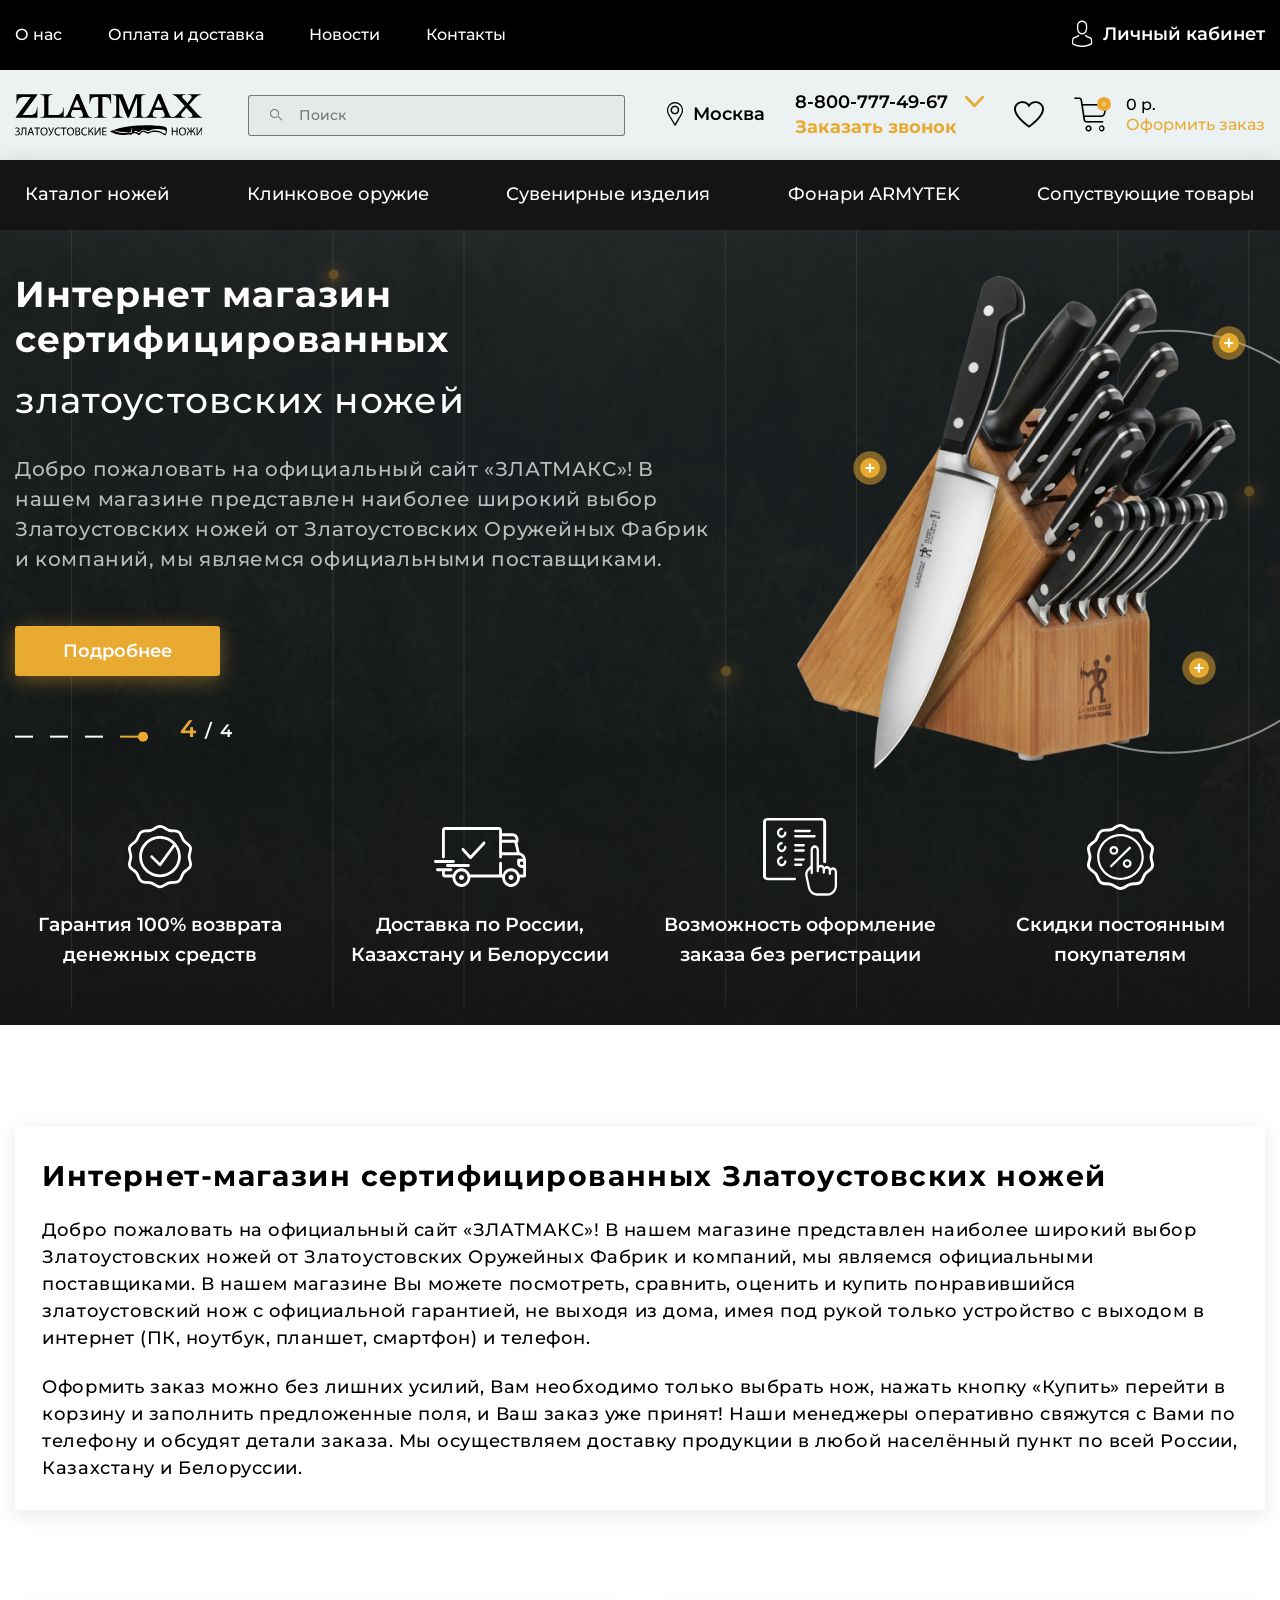
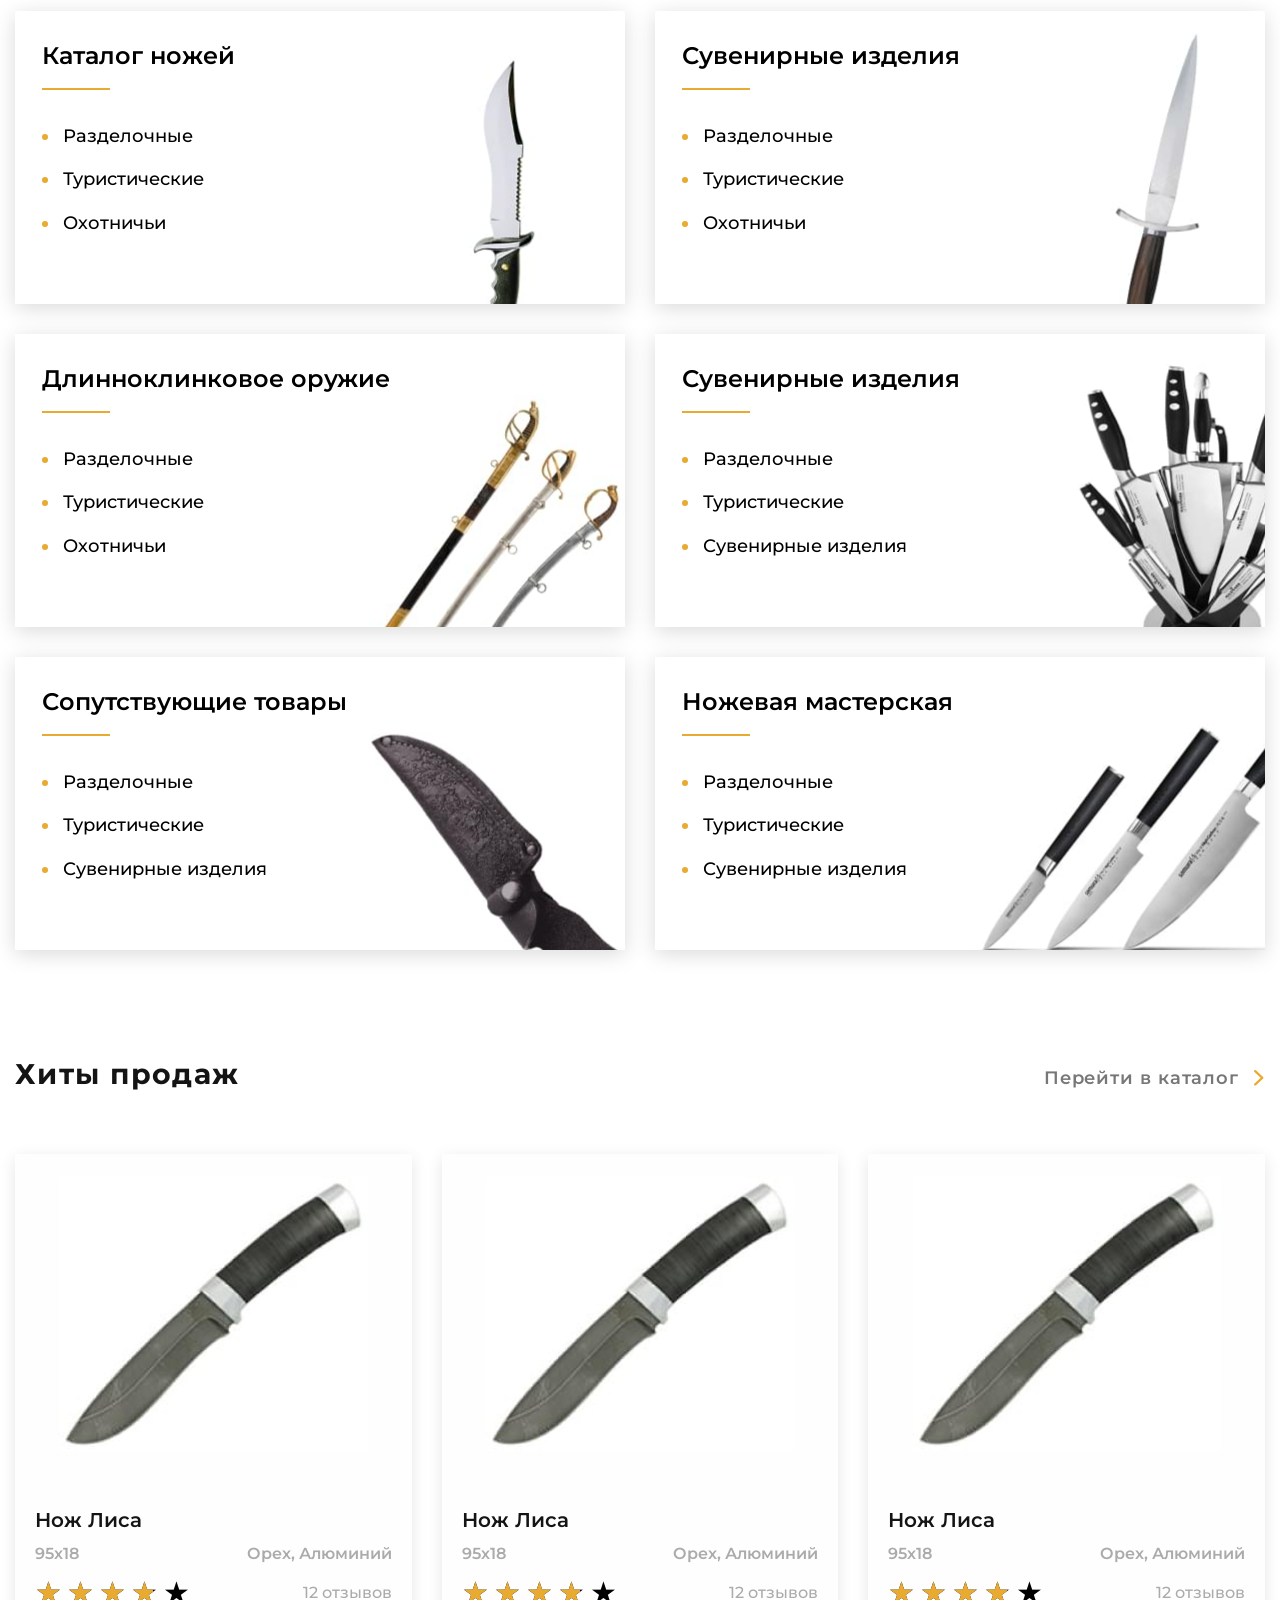
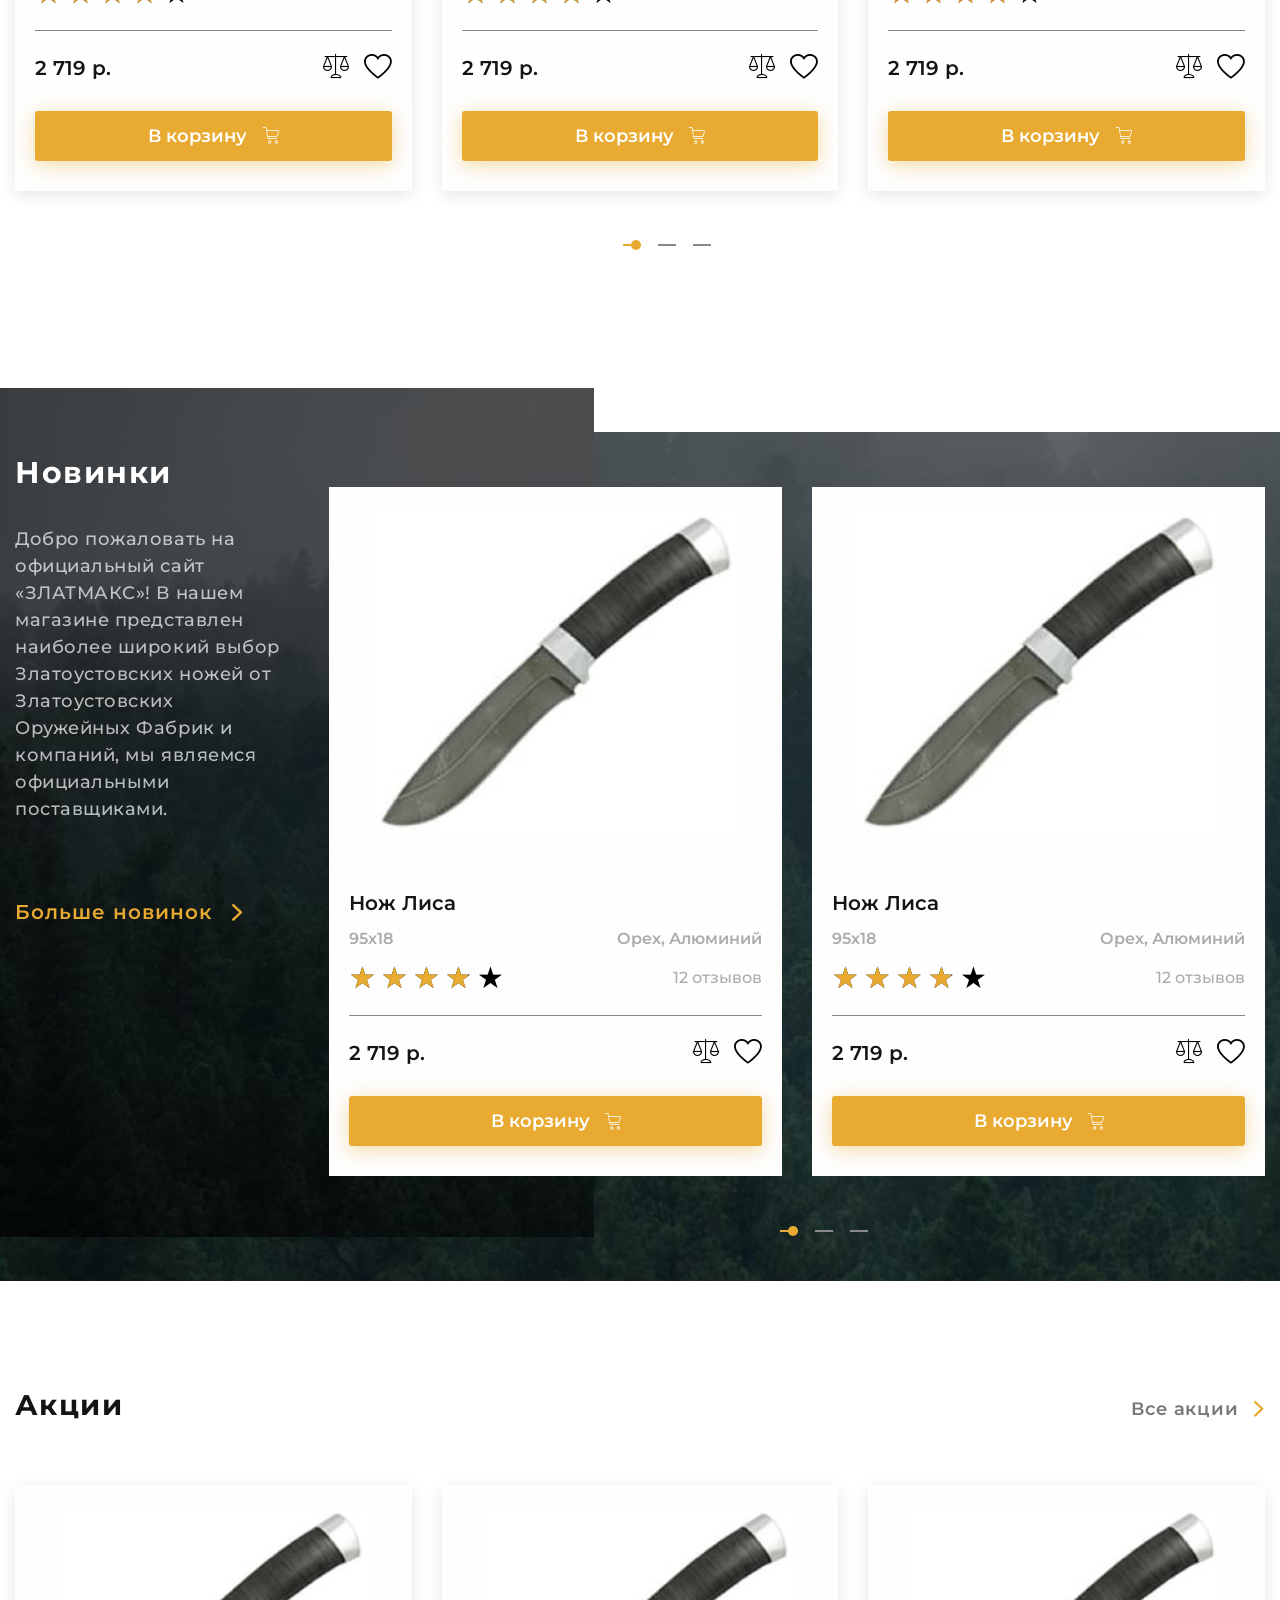
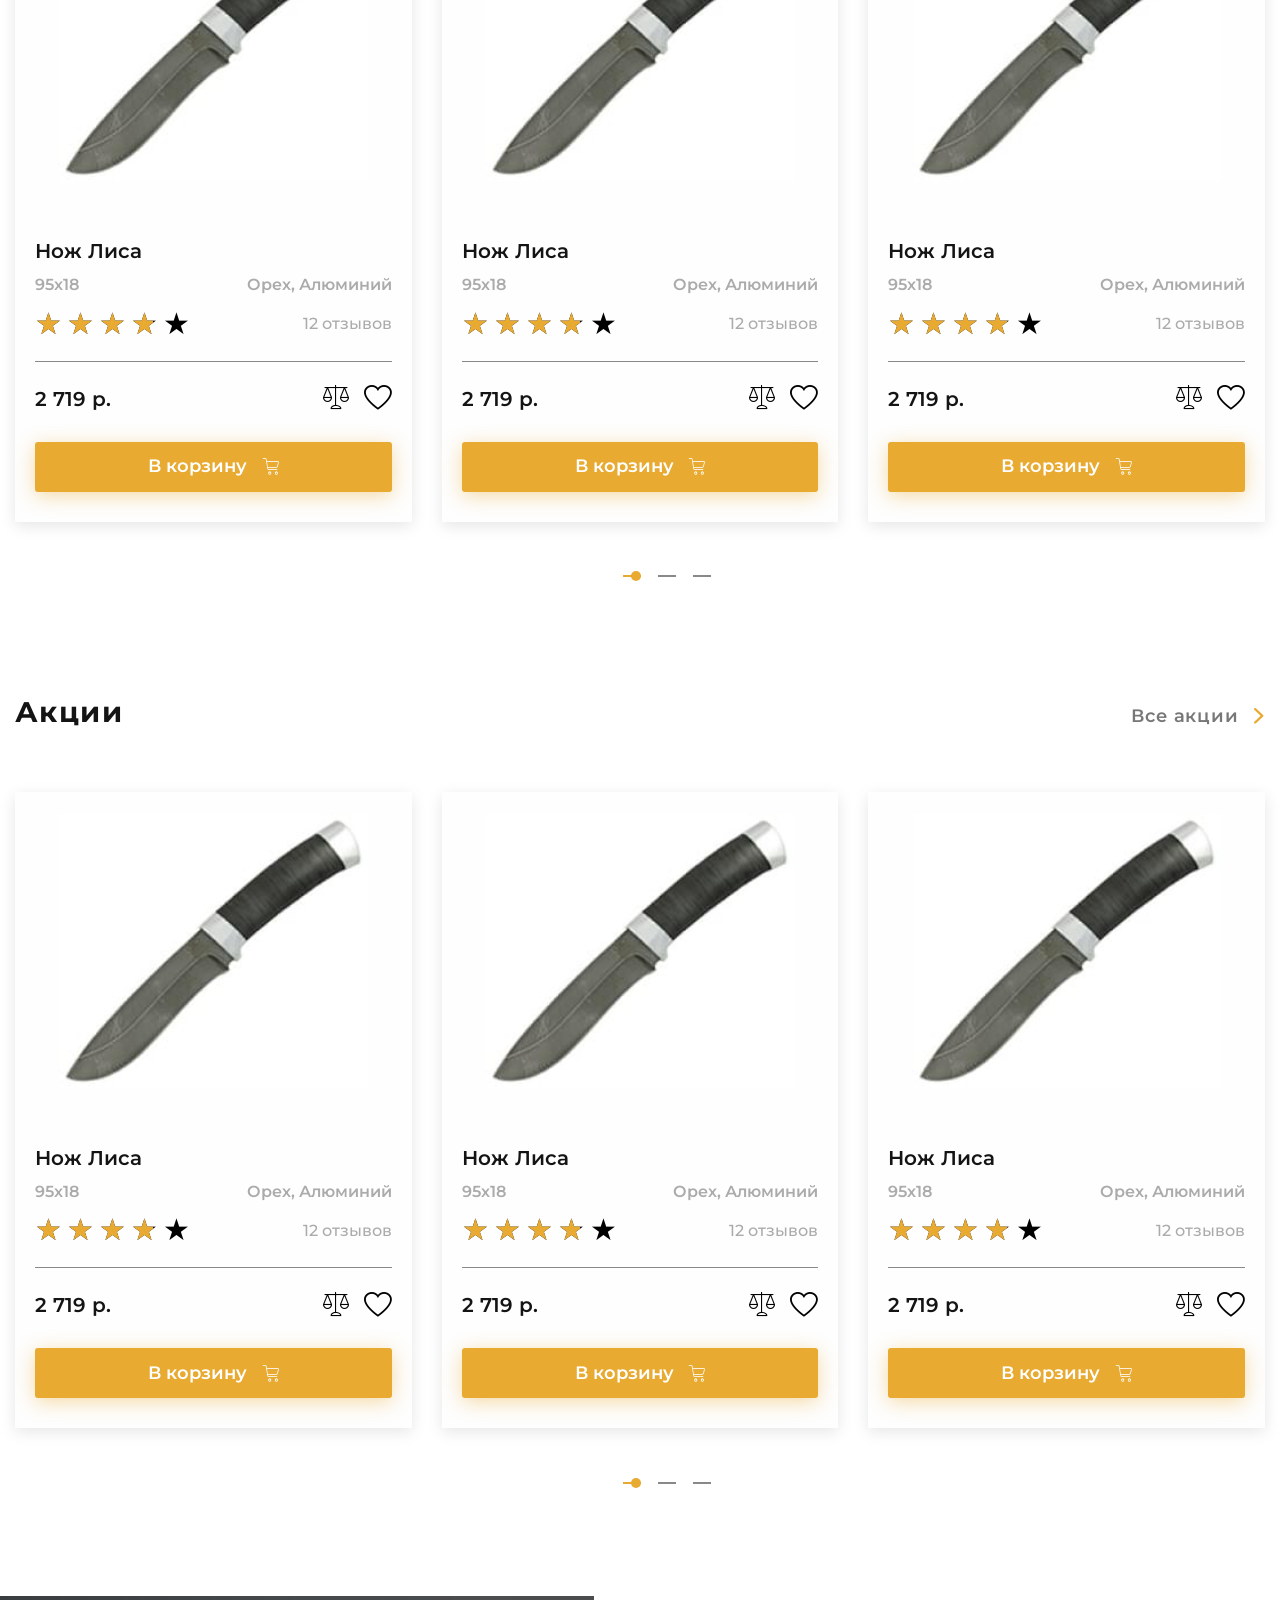
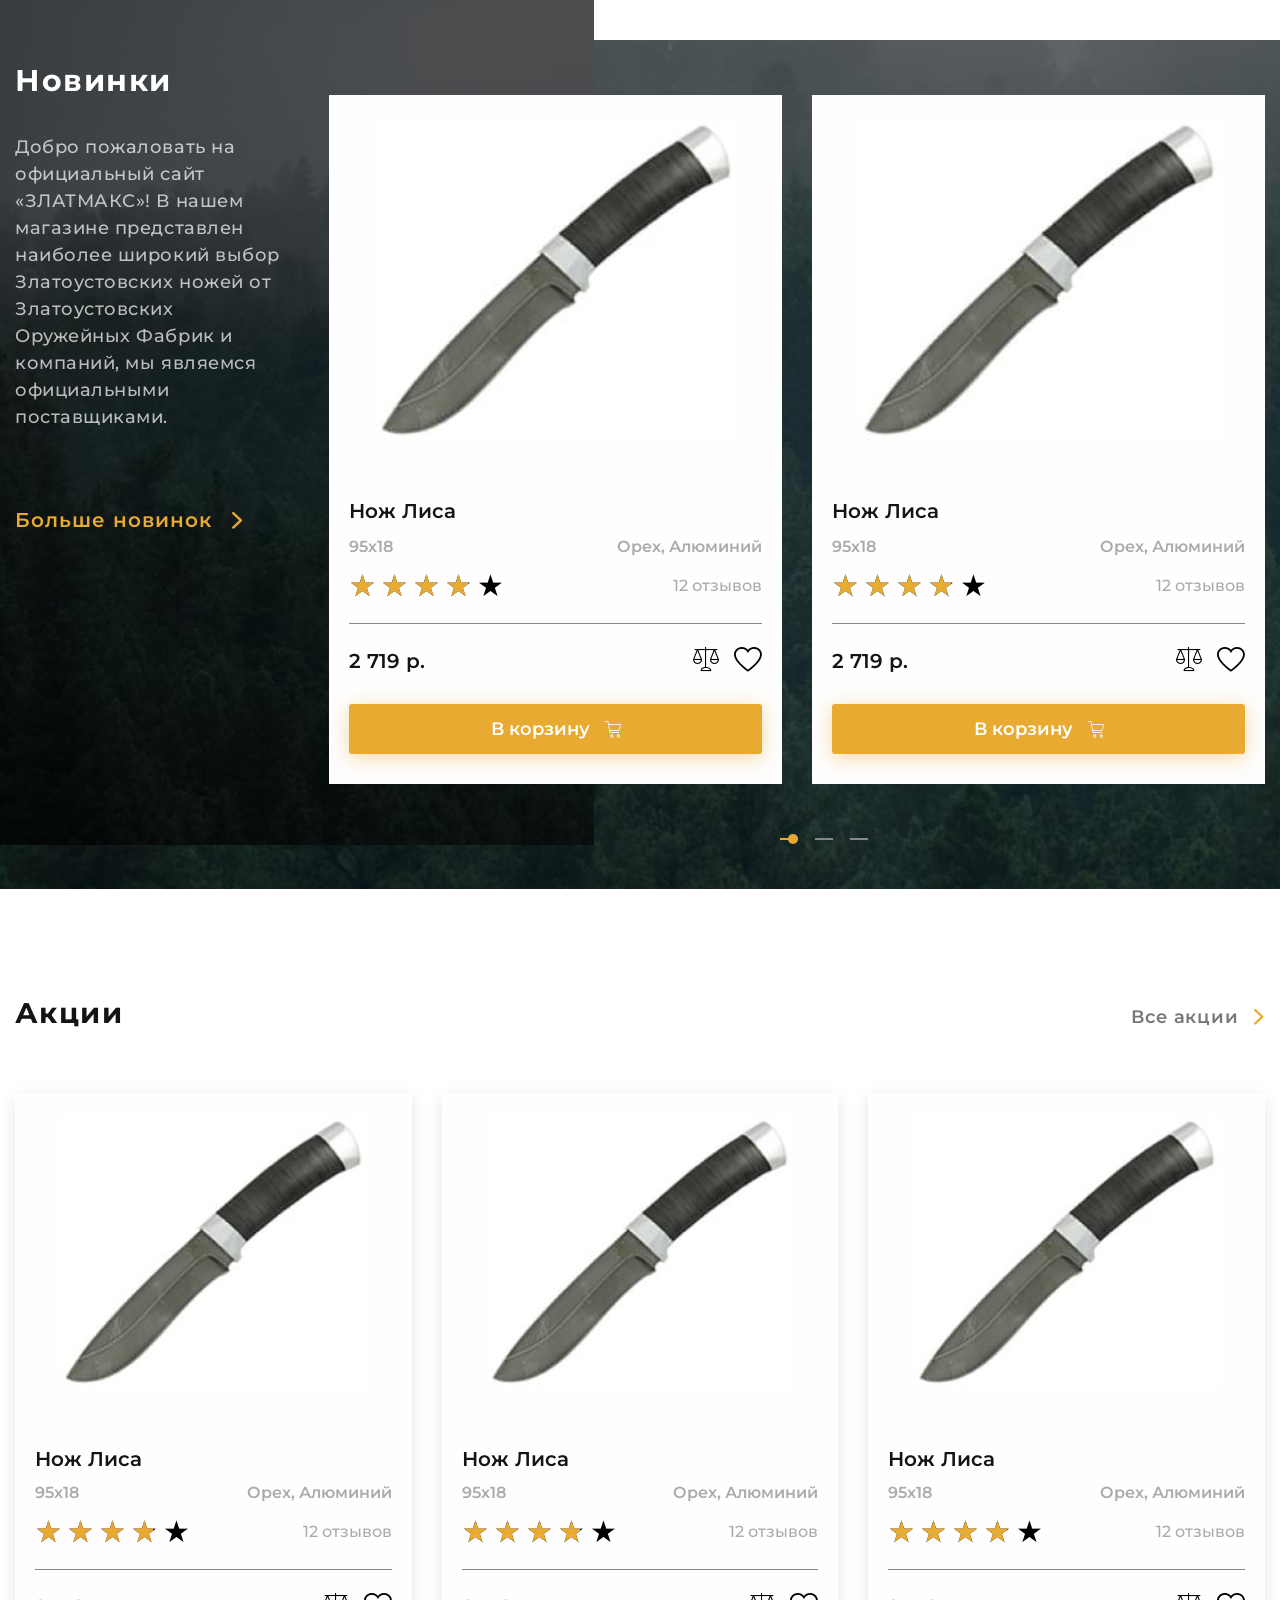
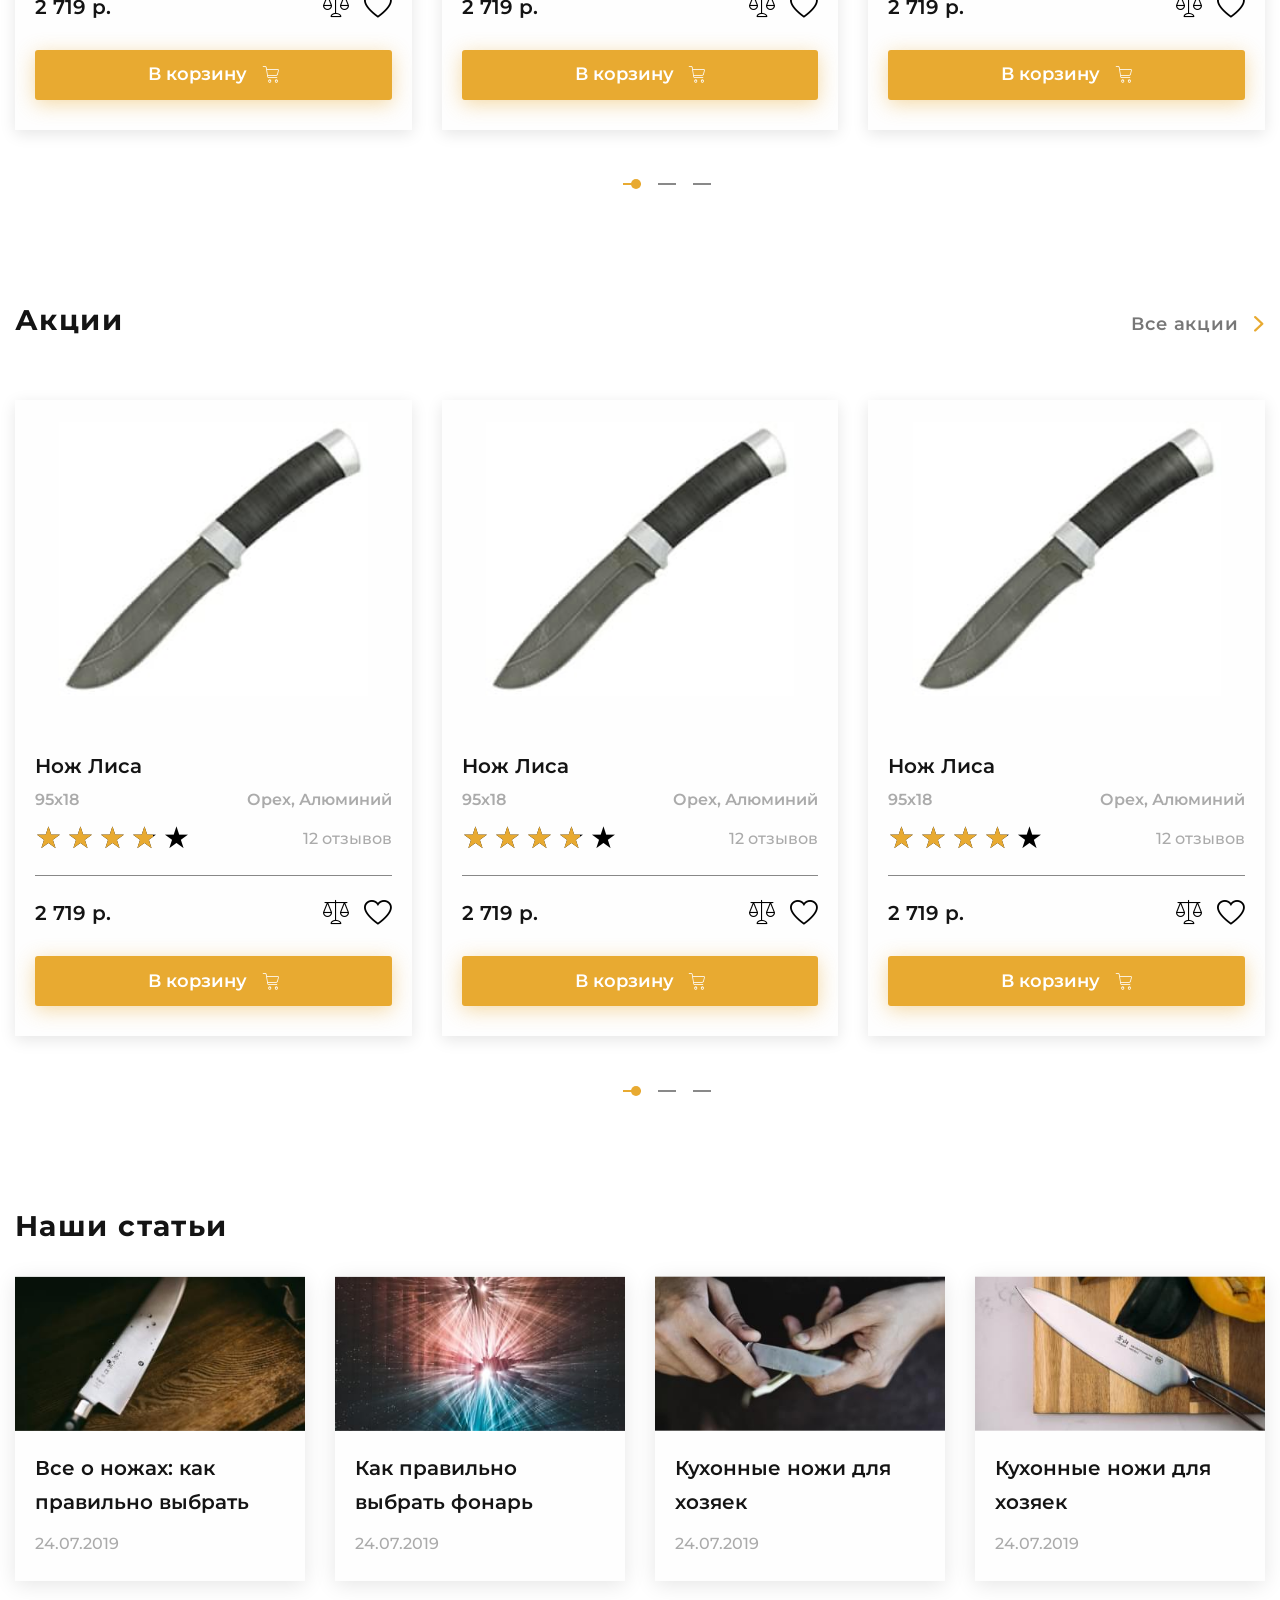
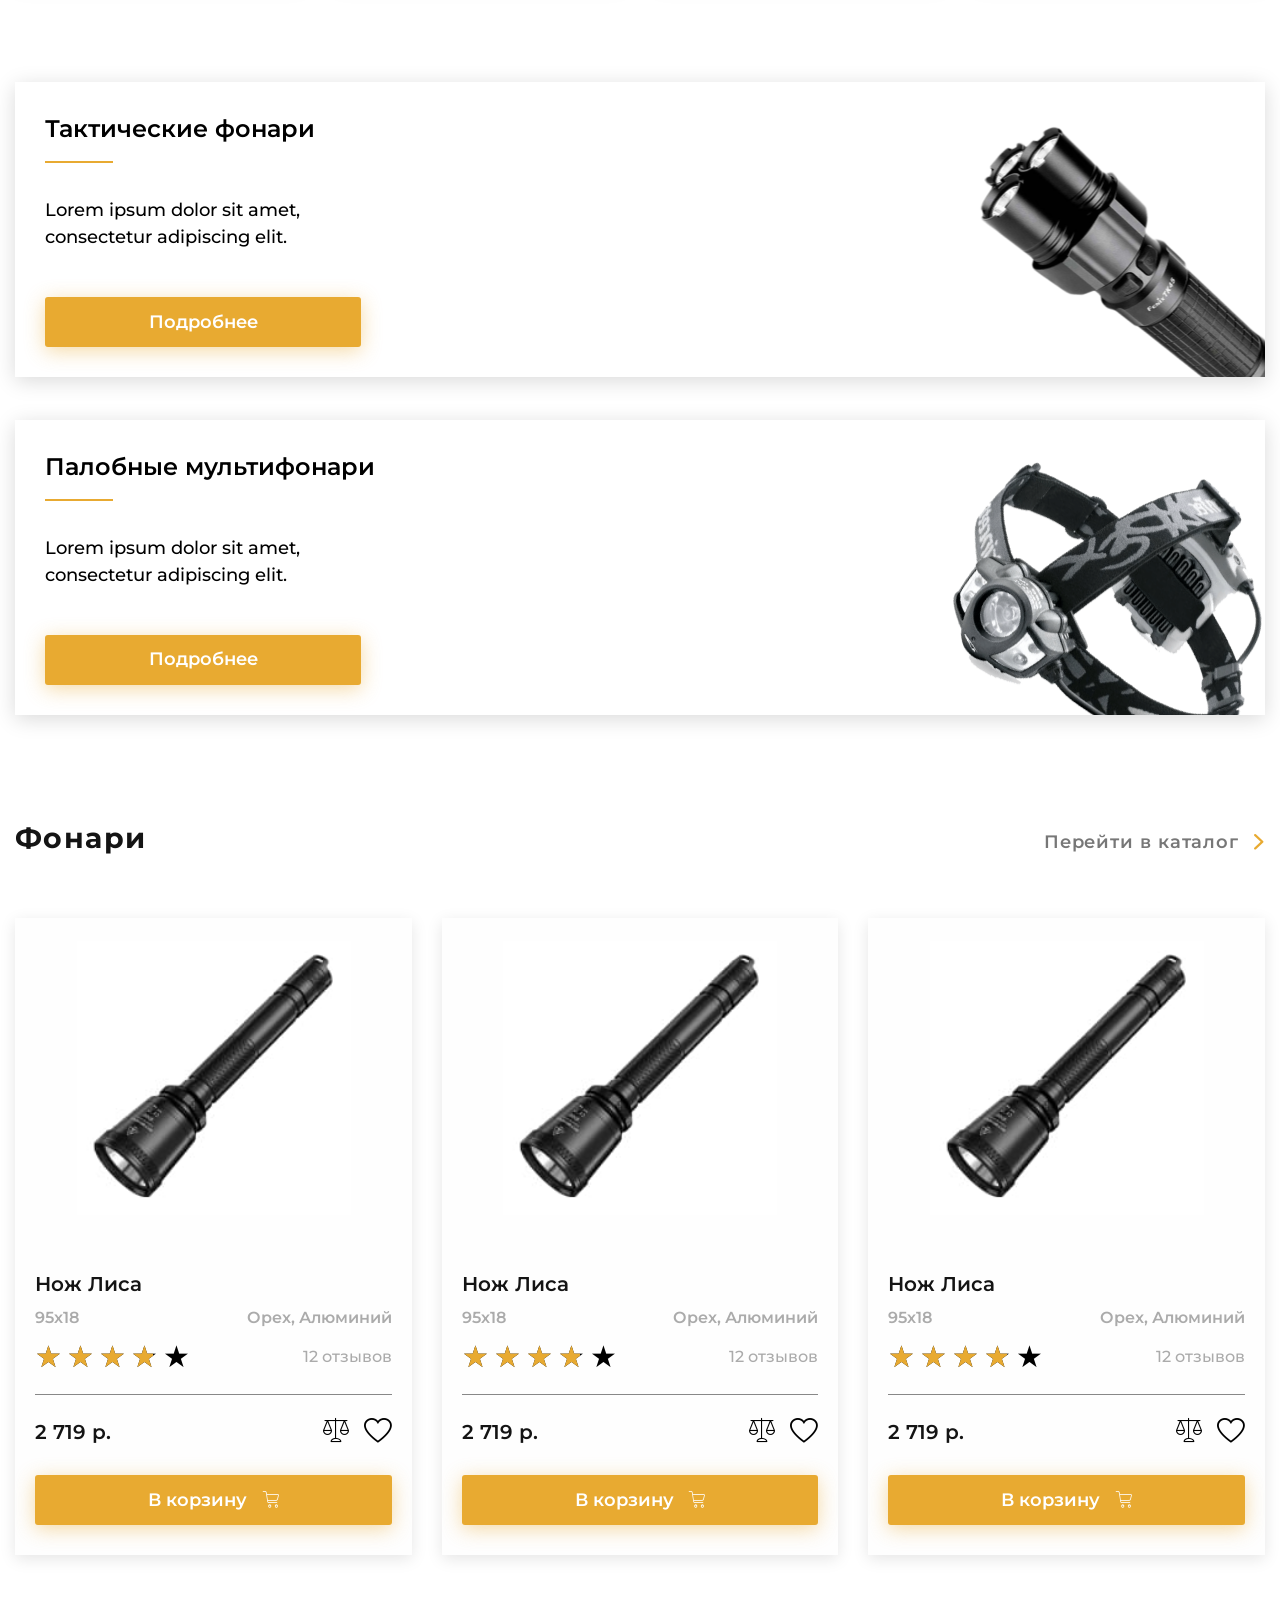
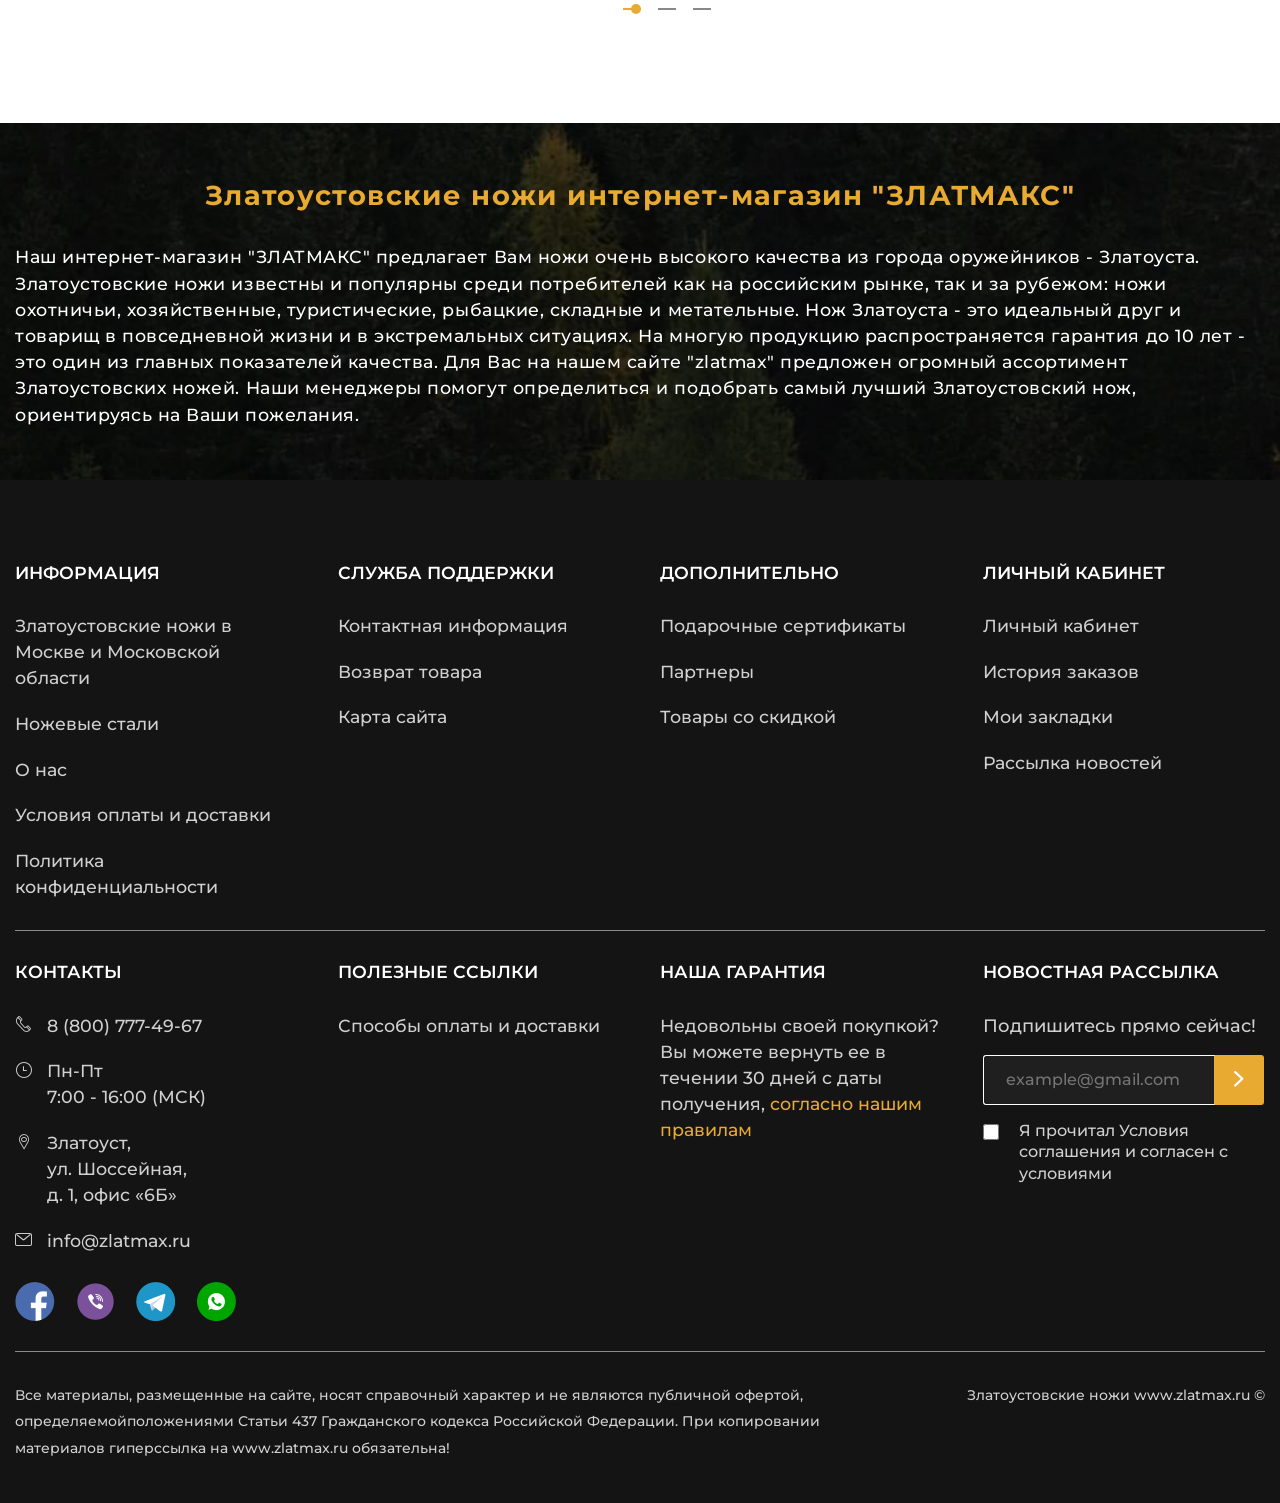
==== commit 5e9d161d: "change html, css. js (popups)" ====
--- a/home.html
+++ b/home.html
@@ -4,7 +4,7 @@
 	<meta charset="UTF-8">
 	<meta http-equiv="X-UA-Compatible" content="IE=edge">
 	<meta name="viewport" content="width=device-width, initial-scale=1.0">
-	<link rel="stylesheet" href="css/style.min.css?_v=20230619093350">
+	<link rel="stylesheet" href="css/style.min.css">
 	<link rel="apple-touch-icon" sizes="180x180" href="/files/favicon/apple-touch-icon.png">
 	<link rel="icon" type="image/png" sizes="32x32" href="/files/favicon/favicon-32x32.png">
 	<link rel="icon" type="image/png" sizes="16x16" href="/files/favicon/favicon-16x16.png">
@@ -530,7 +530,7 @@
 						<div class="slide-main-block__media media-main-block">
 							<div class="media-main-block__body">
 								<div class="media-main-block__image">
-									<picture><source srcset="img/main-page/main-block/knives.webp" type="image/webp"><img src="img/main-page/main-block/knives.png" alt="Фоновое изображение (лес)"></picture>
+									<img src="img/main-page/main-block/knives.png" alt="Фоновое изображение (лес)">
 								</div>
 								<div class="media-main-block__tips">
 									<batton type="bytton" data-tooltip="Подсказка"
@@ -633,7 +633,7 @@
 							</ul>
 						</div>
 						<div class="item-catalog-cards__image">
-							<picture><source srcset="img/main-page/katalog-cards/01.webp" type="image/webp"><img class="item-catalog-cards__img" src="img/main-page/katalog-cards/01.jpg" alt="Каталог ножей"></picture>
+							<img class="item-catalog-cards__img" src="img/main-page/katalog-cards/01.jpg" alt="Каталог ножей">
 						</div>
 					</div>
 					<div class="catalog-cards__item item-catalog-cards">
@@ -751,436 +751,436 @@
 					<article class="product-card">
 						<a href="#!" class="product-card__image">
 							<span class="product-card__image-wrap-bg-contain">
-								<picture><source srcset="img/product-card/image.webp" type="image/webp"><img src="img/product-card/image.jpg" alt="Нож Лиса"></picture>
-							</span>
-						</a>
-						<div class="product-card__body">
-							<h2 class="product-card__title">
-								<a href="#!" class="product-card__link-title">Нож Лиса</a>
-							</h2>
-							<div class="product-card__info info-product-card">
-								<div class="info-product-card__size">95х18</div>
-								<div class="info-product-card__materials">Орех, Алюминий</div>
-							</div>
-							<div class="product-card__rating rating">
-								<div class="rating__body">
-									<div class="rating__active"></div>
-									<div class="rating__items">
-										<input type="radio" class="rating__item" value="1" name="rating" aria-label="rating">
-										<input type="radio" class="rating__item" value="2" name="rating" aria-label="rating">
-										<input type="radio" class="rating__item" value="3" name="rating" aria-label="rating">
-										<input type="radio" class="rating__item" value="4" name="rating" aria-label="rating">
-										<input type="radio" class="rating__item" value="5" name="rating" aria-label="rating">
-									</div>
-								</div>
-								<div hidden class="rating__value">3.7</div>
-								<div class="rating__info">12 отзывов</div>
-							</div>
-							<div class="product-card__footer">
-								<div class="product-card__price">2 719 р.</div>
-								<a href="#!" class="product-card__compare icon-compare"></a>
-								<a href="#!" class="product-card__favorite icon-favorite"></a>
-							</div>
-							<button type="button" class="product-card__cart button"><span class="icon-cart"></span>В
-								корзину</button>
-						</div>
-					</article>
-				</div>
-				<div class="products-slider__slide">
-					<article class="product-card">
-						<a href="#!" class="product-card__image">
-							<span class="product-card__image-wrap-bg-contain">
-								<picture><source srcset="img/product-card/image.webp" type="image/webp"><img src="img/product-card/image.jpg" alt="Нож Лиса"></picture>
-							</span>
-						</a>
-						<div class="product-card__body">
-							<h2 class="product-card__title">
-								<a href="#!" class="product-card__link-title">Нож Лиса</a>
-							</h2>
-							<div class="product-card__info info-product-card">
-								<div class="info-product-card__size">95х18</div>
-								<div class="info-product-card__materials">Орех, Алюминий</div>
-							</div>
-							<div class="product-card__rating rating">
-								<div class="rating__body">
-									<div class="rating__active"></div>
-									<div class="rating__items">
-										<input type="radio" class="rating__item" value="1" name="rating" aria-label="rating">
-										<input type="radio" class="rating__item" value="2" name="rating" aria-label="rating">
-										<input type="radio" class="rating__item" value="3" name="rating" aria-label="rating">
-										<input type="radio" class="rating__item" value="4" name="rating" aria-label="rating">
-										<input type="radio" class="rating__item" value="5" name="rating" aria-label="rating">
-									</div>
-								</div>
-								<div hidden class="rating__value">3.7</div>
-								<div class="rating__info">12 отзывов</div>
-							</div>
-							<div class="product-card__footer">
-								<div class="product-card__price">2 719 р.</div>
-								<a href="#!" class="product-card__compare icon-compare"></a>
-								<a href="#!" class="product-card__favorite icon-favorite"></a>
-							</div>
-							<button type="button" class="product-card__cart button"><span class="icon-cart"></span>В
-								корзину</button>
-						</div>
-					</article>
-				</div>
-				<div class="products-slider__slide">
-					<article class="product-card">
-						<a href="#!" class="product-card__image">
-							<span class="product-card__image-wrap-bg-contain">
-								<picture><source srcset="img/product-card/image.webp" type="image/webp"><img src="img/product-card/image.jpg" alt="Нож Лиса"></picture>
-							</span>
-						</a>
-						<div class="product-card__body">
-							<h2 class="product-card__title">
-								<a href="#!" class="product-card__link-title">Нож Лиса</a>
-							</h2>
-							<div class="product-card__info info-product-card">
-								<div class="info-product-card__size">95х18</div>
-								<div class="info-product-card__materials">Орех, Алюминий</div>
-							</div>
-							<div class="product-card__rating rating">
-								<div class="rating__body">
-									<div class="rating__active"></div>
-									<div class="rating__items">
-										<input type="radio" class="rating__item" value="1" name="rating" aria-label="rating">
-										<input type="radio" class="rating__item" value="2" name="rating" aria-label="rating">
-										<input type="radio" class="rating__item" value="3" name="rating" aria-label="rating">
-										<input type="radio" class="rating__item" value="4" name="rating" aria-label="rating">
-										<input type="radio" class="rating__item" value="5" name="rating" aria-label="rating">
-									</div>
-								</div>
-								<div hidden class="rating__value">3.7</div>
-								<div class="rating__info">12 отзывов</div>
-							</div>
-							<div class="product-card__footer">
-								<div class="product-card__price">2 719 р.</div>
-								<a href="#!" class="product-card__compare icon-compare"></a>
-								<a href="#!" class="product-card__favorite icon-favorite"></a>
-							</div>
-							<button type="button" class="product-card__cart button"><span class="icon-cart"></span>В
-								корзину</button>
-						</div>
-					</article>
-				</div>
-				<div class="products-slider__slide">
-					<article class="product-card">
-						<a href="#!" class="product-card__image">
-							<span class="product-card__image-wrap-bg-contain">
-								<picture><source srcset="img/product-card/image.webp" type="image/webp"><img src="img/product-card/image.jpg" alt="Нож Лиса"></picture>
-							</span>
-						</a>
-						<div class="product-card__body">
-							<h2 class="product-card__title">
-								<a href="#!" class="product-card__link-title">Нож Лиса</a>
-							</h2>
-							<div class="product-card__info info-product-card">
-								<div class="info-product-card__size">95х18</div>
-								<div class="info-product-card__materials">Орех, Алюминий</div>
-							</div>
-							<div class="product-card__rating rating">
-								<div class="rating__body">
-									<div class="rating__active"></div>
-									<div class="rating__items">
-										<input type="radio" class="rating__item" value="1" name="rating" aria-label="rating">
-										<input type="radio" class="rating__item" value="2" name="rating" aria-label="rating">
-										<input type="radio" class="rating__item" value="3" name="rating" aria-label="rating">
-										<input type="radio" class="rating__item" value="4" name="rating" aria-label="rating">
-										<input type="radio" class="rating__item" value="5" name="rating" aria-label="rating">
-									</div>
-								</div>
-								<div hidden class="rating__value">3.7</div>
-								<div class="rating__info">12 отзывов</div>
-							</div>
-							<div class="product-card__footer">
-								<div class="product-card__price">2 719 р.</div>
-								<a href="#!" class="product-card__compare icon-compare"></a>
-								<a href="#!" class="product-card__favorite icon-favorite"></a>
-							</div>
-							<button type="button" class="product-card__cart button"><span class="icon-cart"></span>В
-								корзину</button>
-						</div>
-					</article>
-				</div>
-				<div class="products-slider__slide">
-					<article class="product-card">
-						<a href="#!" class="product-card__image">
-							<span class="product-card__image-wrap-bg-contain">
-								<picture><source srcset="img/product-card/image.webp" type="image/webp"><img src="img/product-card/image.jpg" alt="Нож Лиса"></picture>
-							</span>
-						</a>
-						<div class="product-card__body">
-							<h2 class="product-card__title">
-								<a href="#!" class="product-card__link-title">Нож Лиса</a>
-							</h2>
-							<div class="product-card__info info-product-card">
-								<div class="info-product-card__size">95х18</div>
-								<div class="info-product-card__materials">Орех, Алюминий</div>
-							</div>
-							<div class="product-card__rating rating">
-								<div class="rating__body">
-									<div class="rating__active"></div>
-									<div class="rating__items">
-										<input type="radio" class="rating__item" value="1" name="rating" aria-label="rating">
-										<input type="radio" class="rating__item" value="2" name="rating" aria-label="rating">
-										<input type="radio" class="rating__item" value="3" name="rating" aria-label="rating">
-										<input type="radio" class="rating__item" value="4" name="rating" aria-label="rating">
-										<input type="radio" class="rating__item" value="5" name="rating" aria-label="rating">
-									</div>
-								</div>
-								<div hidden class="rating__value">3.7</div>
-								<div class="rating__info">12 отзывов</div>
-							</div>
-							<div class="product-card__footer">
-								<div class="product-card__price">2 719 р.</div>
-								<a href="#!" class="product-card__compare icon-compare"></a>
-								<a href="#!" class="product-card__favorite icon-favorite"></a>
-							</div>
-							<button type="button" class="product-card__cart button"><span class="icon-cart"></span>В
-								корзину</button>
-						</div>
-					</article>
-				</div>
-				<div class="products-slider__slide">
-					<article class="product-card">
-						<a href="#!" class="product-card__image">
-							<span class="product-card__image-wrap-bg-contain">
-								<picture><source srcset="img/product-card/image.webp" type="image/webp"><img src="img/product-card/image.jpg" alt="Нож Лиса"></picture>
-							</span>
-						</a>
-						<div class="product-card__body">
-							<h2 class="product-card__title">
-								<a href="#!" class="product-card__link-title">Нож Лиса</a>
-							</h2>
-							<div class="product-card__info info-product-card">
-								<div class="info-product-card__size">95х18</div>
-								<div class="info-product-card__materials">Орех, Алюминий</div>
-							</div>
-							<div class="product-card__rating rating">
-								<div class="rating__body">
-									<div class="rating__active"></div>
-									<div class="rating__items">
-										<input type="radio" class="rating__item" value="1" name="rating" aria-label="rating">
-										<input type="radio" class="rating__item" value="2" name="rating" aria-label="rating">
-										<input type="radio" class="rating__item" value="3" name="rating" aria-label="rating">
-										<input type="radio" class="rating__item" value="4" name="rating" aria-label="rating">
-										<input type="radio" class="rating__item" value="5" name="rating" aria-label="rating">
-									</div>
-								</div>
-								<div hidden class="rating__value">3.7</div>
-								<div class="rating__info">12 отзывов</div>
-							</div>
-							<div class="product-card__footer">
-								<div class="product-card__price">2 719 р.</div>
-								<a href="#!" class="product-card__compare icon-compare"></a>
-								<a href="#!" class="product-card__favorite icon-favorite"></a>
-							</div>
-							<button type="button" class="product-card__cart button"><span class="icon-cart"></span>В
-								корзину</button>
-						</div>
-					</article>
-				</div>
-				<div class="products-slider__slide">
-					<article class="product-card">
-						<a href="#!" class="product-card__image">
-							<span class="product-card__image-wrap-bg-contain">
-								<picture><source srcset="img/product-card/image.webp" type="image/webp"><img src="img/product-card/image.jpg" alt="Нож Лиса"></picture>
-							</span>
-						</a>
-						<div class="product-card__body">
-							<h2 class="product-card__title">
-								<a href="#!" class="product-card__link-title">Нож Лиса</a>
-							</h2>
-							<div class="product-card__info info-product-card">
-								<div class="info-product-card__size">95х18</div>
-								<div class="info-product-card__materials">Орех, Алюминий</div>
-							</div>
-							<div class="product-card__rating rating">
-								<div class="rating__body">
-									<div class="rating__active"></div>
-									<div class="rating__items">
-										<input type="radio" class="rating__item" value="1" name="rating" aria-label="rating">
-										<input type="radio" class="rating__item" value="2" name="rating" aria-label="rating">
-										<input type="radio" class="rating__item" value="3" name="rating" aria-label="rating">
-										<input type="radio" class="rating__item" value="4" name="rating" aria-label="rating">
-										<input type="radio" class="rating__item" value="5" name="rating" aria-label="rating">
-									</div>
-								</div>
-								<div hidden class="rating__value">3.7</div>
-								<div class="rating__info">12 отзывов</div>
-							</div>
-							<div class="product-card__footer">
-								<div class="product-card__price">2 719 р.</div>
-								<a href="#!" class="product-card__compare icon-compare"></a>
-								<a href="#!" class="product-card__favorite icon-favorite"></a>
-							</div>
-							<button type="button" class="product-card__cart button"><span class="icon-cart"></span>В
-								корзину</button>
-						</div>
-					</article>
-				</div>
-				<div class="products-slider__slide">
-					<article class="product-card">
-						<a href="#!" class="product-card__image">
-							<span class="product-card__image-wrap-bg-contain">
-								<picture><source srcset="img/product-card/image.webp" type="image/webp"><img src="img/product-card/image.jpg" alt="Нож Лиса"></picture>
-							</span>
-						</a>
-						<div class="product-card__body">
-							<h2 class="product-card__title">
-								<a href="#!" class="product-card__link-title">Нож Лиса</a>
-							</h2>
-							<div class="product-card__info info-product-card">
-								<div class="info-product-card__size">95х18</div>
-								<div class="info-product-card__materials">Орех, Алюминий</div>
-							</div>
-							<div class="product-card__rating rating">
-								<div class="rating__body">
-									<div class="rating__active"></div>
-									<div class="rating__items">
-										<input type="radio" class="rating__item" value="1" name="rating" aria-label="rating">
-										<input type="radio" class="rating__item" value="2" name="rating" aria-label="rating">
-										<input type="radio" class="rating__item" value="3" name="rating" aria-label="rating">
-										<input type="radio" class="rating__item" value="4" name="rating" aria-label="rating">
-										<input type="radio" class="rating__item" value="5" name="rating" aria-label="rating">
-									</div>
-								</div>
-								<div hidden class="rating__value">3.7</div>
-								<div class="rating__info">12 отзывов</div>
-							</div>
-							<div class="product-card__footer">
-								<div class="product-card__price">2 719 р.</div>
-								<a href="#!" class="product-card__compare icon-compare"></a>
-								<a href="#!" class="product-card__favorite icon-favorite"></a>
-							</div>
-							<button type="button" class="product-card__cart button"><span class="icon-cart"></span>В
-								корзину</button>
-						</div>
-					</article>
-				</div>
-				<div class="products-slider__slide">
-					<article class="product-card">
-						<a href="#!" class="product-card__image">
-							<span class="product-card__image-wrap-bg-contain">
-								<picture><source srcset="img/product-card/image.webp" type="image/webp"><img src="img/product-card/image.jpg" alt="Нож Лиса"></picture>
-							</span>
-						</a>
-						<div class="product-card__body">
-							<h2 class="product-card__title">
-								<a href="#!" class="product-card__link-title">Нож Лиса</a>
-							</h2>
-							<div class="product-card__info info-product-card">
-								<div class="info-product-card__size">95х18</div>
-								<div class="info-product-card__materials">Орех, Алюминий</div>
-							</div>
-							<div class="product-card__rating rating">
-								<div class="rating__body">
-									<div class="rating__active"></div>
-									<div class="rating__items">
-										<input type="radio" class="rating__item" value="1" name="rating" aria-label="rating">
-										<input type="radio" class="rating__item" value="2" name="rating" aria-label="rating">
-										<input type="radio" class="rating__item" value="3" name="rating" aria-label="rating">
-										<input type="radio" class="rating__item" value="4" name="rating" aria-label="rating">
-										<input type="radio" class="rating__item" value="5" name="rating" aria-label="rating">
-									</div>
-								</div>
-								<div hidden class="rating__value">3.7</div>
-								<div class="rating__info">12 отзывов</div>
-							</div>
-							<div class="product-card__footer">
-								<div class="product-card__price">2 719 р.</div>
-								<a href="#!" class="product-card__compare icon-compare"></a>
-								<a href="#!" class="product-card__favorite icon-favorite"></a>
-							</div>
-							<button type="button" class="product-card__cart button"><span class="icon-cart"></span>В
-								корзину</button>
-						</div>
-					</article>
-				</div>
-				<div class="products-slider__slide">
-					<article class="product-card">
-						<a href="#!" class="product-card__image">
-							<span class="product-card__image-wrap-bg-contain">
-								<picture><source srcset="img/product-card/image.webp" type="image/webp"><img src="img/product-card/image.jpg" alt="Нож Лиса"></picture>
-							</span>
-						</a>
-						<div class="product-card__body">
-							<h2 class="product-card__title">
-								<a href="#!" class="product-card__link-title">Нож Лиса</a>
-							</h2>
-							<div class="product-card__info info-product-card">
-								<div class="info-product-card__size">95х18</div>
-								<div class="info-product-card__materials">Орех, Алюминий</div>
-							</div>
-							<div class="product-card__rating rating">
-								<div class="rating__body">
-									<div class="rating__active"></div>
-									<div class="rating__items">
-										<input type="radio" class="rating__item" value="1" name="rating" aria-label="rating">
-										<input type="radio" class="rating__item" value="2" name="rating" aria-label="rating">
-										<input type="radio" class="rating__item" value="3" name="rating" aria-label="rating">
-										<input type="radio" class="rating__item" value="4" name="rating" aria-label="rating">
-										<input type="radio" class="rating__item" value="5" name="rating" aria-label="rating">
-									</div>
-								</div>
-								<div hidden class="rating__value">3.7</div>
-								<div class="rating__info">12 отзывов</div>
-							</div>
-							<div class="product-card__footer">
-								<div class="product-card__price">2 719 р.</div>
-								<a href="#!" class="product-card__compare icon-compare"></a>
-								<a href="#!" class="product-card__favorite icon-favorite"></a>
-							</div>
-							<button type="button" class="product-card__cart button"><span class="icon-cart"></span>В
-								корзину</button>
-						</div>
-					</article>
-				</div>
-				<div class="products-slider__slide">
-					<article class="product-card">
-						<a href="#!" class="product-card__image">
-							<span class="product-card__image-wrap-bg-contain">
-								<picture><source srcset="img/product-card/image.webp" type="image/webp"><img src="img/product-card/image.jpg" alt="Нож Лиса"></picture>
-							</span>
-						</a>
-						<div class="product-card__body">
-							<h2 class="product-card__title">
-								<a href="#!" class="product-card__link-title">Нож Лиса</a>
-							</h2>
-							<div class="product-card__info info-product-card">
-								<div class="info-product-card__size">95х18</div>
-								<div class="info-product-card__materials">Орех, Алюминий</div>
-							</div>
-							<div class="product-card__rating rating">
-								<div class="rating__body">
-									<div class="rating__active"></div>
-									<div class="rating__items">
-										<input type="radio" class="rating__item" value="1" name="rating" aria-label="rating">
-										<input type="radio" class="rating__item" value="2" name="rating" aria-label="rating">
-										<input type="radio" class="rating__item" value="3" name="rating" aria-label="rating">
-										<input type="radio" class="rating__item" value="4" name="rating" aria-label="rating">
-										<input type="radio" class="rating__item" value="5" name="rating" aria-label="rating">
-									</div>
-								</div>
-								<div hidden class="rating__value">3.7</div>
-								<div class="rating__info">12 отзывов</div>
-							</div>
-							<div class="product-card__footer">
-								<div class="product-card__price">2 719 р.</div>
-								<a href="#!" class="product-card__compare icon-compare"></a>
-								<a href="#!" class="product-card__favorite icon-favorite"></a>
-							</div>
-							<button type="button" class="product-card__cart button"><span class="icon-cart"></span>В
-								корзину</button>
-						</div>
-					</article>
-				</div>
-				<div class="products-slider__slide">
-					<article class="product-card">
-						<a href="#!" class="product-card__image">
-							<span class="product-card__image-wrap-bg-contain">
-								<picture><source srcset="img/product-card/image.webp" type="image/webp"><img src="img/product-card/image.jpg" alt="Нож Лиса"></picture>
+								<img src="img/product-card/image.jpg" alt="Нож Лиса">
+							</span>
+						</a>
+						<div class="product-card__body">
+							<h2 class="product-card__title">
+								<a href="#!" class="product-card__link-title">Нож Лиса</a>
+							</h2>
+							<div class="product-card__info info-product-card">
+								<div class="info-product-card__size">95х18</div>
+								<div class="info-product-card__materials">Орех, Алюминий</div>
+							</div>
+							<div class="product-card__rating rating">
+								<div class="rating__body">
+									<div class="rating__active"></div>
+									<div class="rating__items">
+										<input type="radio" class="rating__item" value="1" name="rating" aria-label="rating">
+										<input type="radio" class="rating__item" value="2" name="rating" aria-label="rating">
+										<input type="radio" class="rating__item" value="3" name="rating" aria-label="rating">
+										<input type="radio" class="rating__item" value="4" name="rating" aria-label="rating">
+										<input type="radio" class="rating__item" value="5" name="rating" aria-label="rating">
+									</div>
+								</div>
+								<div hidden class="rating__value">3.7</div>
+								<div class="rating__info">12 отзывов</div>
+							</div>
+							<div class="product-card__footer">
+								<div class="product-card__price">2 719 р.</div>
+								<a href="#!" class="product-card__compare icon-compare"></a>
+								<a href="#!" class="product-card__favorite icon-favorite"></a>
+							</div>
+							<button type="button" class="product-card__cart button"><span class="icon-cart"></span>В
+								корзину</button>
+						</div>
+					</article>
+				</div>
+				<div class="products-slider__slide">
+					<article class="product-card">
+						<a href="#!" class="product-card__image">
+							<span class="product-card__image-wrap-bg-contain">
+								<img src="img/product-card/image.jpg" alt="Нож Лиса">
+							</span>
+						</a>
+						<div class="product-card__body">
+							<h2 class="product-card__title">
+								<a href="#!" class="product-card__link-title">Нож Лиса</a>
+							</h2>
+							<div class="product-card__info info-product-card">
+								<div class="info-product-card__size">95х18</div>
+								<div class="info-product-card__materials">Орех, Алюминий</div>
+							</div>
+							<div class="product-card__rating rating">
+								<div class="rating__body">
+									<div class="rating__active"></div>
+									<div class="rating__items">
+										<input type="radio" class="rating__item" value="1" name="rating" aria-label="rating">
+										<input type="radio" class="rating__item" value="2" name="rating" aria-label="rating">
+										<input type="radio" class="rating__item" value="3" name="rating" aria-label="rating">
+										<input type="radio" class="rating__item" value="4" name="rating" aria-label="rating">
+										<input type="radio" class="rating__item" value="5" name="rating" aria-label="rating">
+									</div>
+								</div>
+								<div hidden class="rating__value">3.7</div>
+								<div class="rating__info">12 отзывов</div>
+							</div>
+							<div class="product-card__footer">
+								<div class="product-card__price">2 719 р.</div>
+								<a href="#!" class="product-card__compare icon-compare"></a>
+								<a href="#!" class="product-card__favorite icon-favorite"></a>
+							</div>
+							<button type="button" class="product-card__cart button"><span class="icon-cart"></span>В
+								корзину</button>
+						</div>
+					</article>
+				</div>
+				<div class="products-slider__slide">
+					<article class="product-card">
+						<a href="#!" class="product-card__image">
+							<span class="product-card__image-wrap-bg-contain">
+								<img src="img/product-card/image.jpg" alt="Нож Лиса">
+							</span>
+						</a>
+						<div class="product-card__body">
+							<h2 class="product-card__title">
+								<a href="#!" class="product-card__link-title">Нож Лиса</a>
+							</h2>
+							<div class="product-card__info info-product-card">
+								<div class="info-product-card__size">95х18</div>
+								<div class="info-product-card__materials">Орех, Алюминий</div>
+							</div>
+							<div class="product-card__rating rating">
+								<div class="rating__body">
+									<div class="rating__active"></div>
+									<div class="rating__items">
+										<input type="radio" class="rating__item" value="1" name="rating" aria-label="rating">
+										<input type="radio" class="rating__item" value="2" name="rating" aria-label="rating">
+										<input type="radio" class="rating__item" value="3" name="rating" aria-label="rating">
+										<input type="radio" class="rating__item" value="4" name="rating" aria-label="rating">
+										<input type="radio" class="rating__item" value="5" name="rating" aria-label="rating">
+									</div>
+								</div>
+								<div hidden class="rating__value">3.7</div>
+								<div class="rating__info">12 отзывов</div>
+							</div>
+							<div class="product-card__footer">
+								<div class="product-card__price">2 719 р.</div>
+								<a href="#!" class="product-card__compare icon-compare"></a>
+								<a href="#!" class="product-card__favorite icon-favorite"></a>
+							</div>
+							<button type="button" class="product-card__cart button"><span class="icon-cart"></span>В
+								корзину</button>
+						</div>
+					</article>
+				</div>
+				<div class="products-slider__slide">
+					<article class="product-card">
+						<a href="#!" class="product-card__image">
+							<span class="product-card__image-wrap-bg-contain">
+								<img src="img/product-card/image.jpg" alt="Нож Лиса">
+							</span>
+						</a>
+						<div class="product-card__body">
+							<h2 class="product-card__title">
+								<a href="#!" class="product-card__link-title">Нож Лиса</a>
+							</h2>
+							<div class="product-card__info info-product-card">
+								<div class="info-product-card__size">95х18</div>
+								<div class="info-product-card__materials">Орех, Алюминий</div>
+							</div>
+							<div class="product-card__rating rating">
+								<div class="rating__body">
+									<div class="rating__active"></div>
+									<div class="rating__items">
+										<input type="radio" class="rating__item" value="1" name="rating" aria-label="rating">
+										<input type="radio" class="rating__item" value="2" name="rating" aria-label="rating">
+										<input type="radio" class="rating__item" value="3" name="rating" aria-label="rating">
+										<input type="radio" class="rating__item" value="4" name="rating" aria-label="rating">
+										<input type="radio" class="rating__item" value="5" name="rating" aria-label="rating">
+									</div>
+								</div>
+								<div hidden class="rating__value">3.7</div>
+								<div class="rating__info">12 отзывов</div>
+							</div>
+							<div class="product-card__footer">
+								<div class="product-card__price">2 719 р.</div>
+								<a href="#!" class="product-card__compare icon-compare"></a>
+								<a href="#!" class="product-card__favorite icon-favorite"></a>
+							</div>
+							<button type="button" class="product-card__cart button"><span class="icon-cart"></span>В
+								корзину</button>
+						</div>
+					</article>
+				</div>
+				<div class="products-slider__slide">
+					<article class="product-card">
+						<a href="#!" class="product-card__image">
+							<span class="product-card__image-wrap-bg-contain">
+								<img src="img/product-card/image.jpg" alt="Нож Лиса">
+							</span>
+						</a>
+						<div class="product-card__body">
+							<h2 class="product-card__title">
+								<a href="#!" class="product-card__link-title">Нож Лиса</a>
+							</h2>
+							<div class="product-card__info info-product-card">
+								<div class="info-product-card__size">95х18</div>
+								<div class="info-product-card__materials">Орех, Алюминий</div>
+							</div>
+							<div class="product-card__rating rating">
+								<div class="rating__body">
+									<div class="rating__active"></div>
+									<div class="rating__items">
+										<input type="radio" class="rating__item" value="1" name="rating" aria-label="rating">
+										<input type="radio" class="rating__item" value="2" name="rating" aria-label="rating">
+										<input type="radio" class="rating__item" value="3" name="rating" aria-label="rating">
+										<input type="radio" class="rating__item" value="4" name="rating" aria-label="rating">
+										<input type="radio" class="rating__item" value="5" name="rating" aria-label="rating">
+									</div>
+								</div>
+								<div hidden class="rating__value">3.7</div>
+								<div class="rating__info">12 отзывов</div>
+							</div>
+							<div class="product-card__footer">
+								<div class="product-card__price">2 719 р.</div>
+								<a href="#!" class="product-card__compare icon-compare"></a>
+								<a href="#!" class="product-card__favorite icon-favorite"></a>
+							</div>
+							<button type="button" class="product-card__cart button"><span class="icon-cart"></span>В
+								корзину</button>
+						</div>
+					</article>
+				</div>
+				<div class="products-slider__slide">
+					<article class="product-card">
+						<a href="#!" class="product-card__image">
+							<span class="product-card__image-wrap-bg-contain">
+								<img src="img/product-card/image.jpg" alt="Нож Лиса">
+							</span>
+						</a>
+						<div class="product-card__body">
+							<h2 class="product-card__title">
+								<a href="#!" class="product-card__link-title">Нож Лиса</a>
+							</h2>
+							<div class="product-card__info info-product-card">
+								<div class="info-product-card__size">95х18</div>
+								<div class="info-product-card__materials">Орех, Алюминий</div>
+							</div>
+							<div class="product-card__rating rating">
+								<div class="rating__body">
+									<div class="rating__active"></div>
+									<div class="rating__items">
+										<input type="radio" class="rating__item" value="1" name="rating" aria-label="rating">
+										<input type="radio" class="rating__item" value="2" name="rating" aria-label="rating">
+										<input type="radio" class="rating__item" value="3" name="rating" aria-label="rating">
+										<input type="radio" class="rating__item" value="4" name="rating" aria-label="rating">
+										<input type="radio" class="rating__item" value="5" name="rating" aria-label="rating">
+									</div>
+								</div>
+								<div hidden class="rating__value">3.7</div>
+								<div class="rating__info">12 отзывов</div>
+							</div>
+							<div class="product-card__footer">
+								<div class="product-card__price">2 719 р.</div>
+								<a href="#!" class="product-card__compare icon-compare"></a>
+								<a href="#!" class="product-card__favorite icon-favorite"></a>
+							</div>
+							<button type="button" class="product-card__cart button"><span class="icon-cart"></span>В
+								корзину</button>
+						</div>
+					</article>
+				</div>
+				<div class="products-slider__slide">
+					<article class="product-card">
+						<a href="#!" class="product-card__image">
+							<span class="product-card__image-wrap-bg-contain">
+								<img src="img/product-card/image.jpg" alt="Нож Лиса">
+							</span>
+						</a>
+						<div class="product-card__body">
+							<h2 class="product-card__title">
+								<a href="#!" class="product-card__link-title">Нож Лиса</a>
+							</h2>
+							<div class="product-card__info info-product-card">
+								<div class="info-product-card__size">95х18</div>
+								<div class="info-product-card__materials">Орех, Алюминий</div>
+							</div>
+							<div class="product-card__rating rating">
+								<div class="rating__body">
+									<div class="rating__active"></div>
+									<div class="rating__items">
+										<input type="radio" class="rating__item" value="1" name="rating" aria-label="rating">
+										<input type="radio" class="rating__item" value="2" name="rating" aria-label="rating">
+										<input type="radio" class="rating__item" value="3" name="rating" aria-label="rating">
+										<input type="radio" class="rating__item" value="4" name="rating" aria-label="rating">
+										<input type="radio" class="rating__item" value="5" name="rating" aria-label="rating">
+									</div>
+								</div>
+								<div hidden class="rating__value">3.7</div>
+								<div class="rating__info">12 отзывов</div>
+							</div>
+							<div class="product-card__footer">
+								<div class="product-card__price">2 719 р.</div>
+								<a href="#!" class="product-card__compare icon-compare"></a>
+								<a href="#!" class="product-card__favorite icon-favorite"></a>
+							</div>
+							<button type="button" class="product-card__cart button"><span class="icon-cart"></span>В
+								корзину</button>
+						</div>
+					</article>
+				</div>
+				<div class="products-slider__slide">
+					<article class="product-card">
+						<a href="#!" class="product-card__image">
+							<span class="product-card__image-wrap-bg-contain">
+								<img src="img/product-card/image.jpg" alt="Нож Лиса">
+							</span>
+						</a>
+						<div class="product-card__body">
+							<h2 class="product-card__title">
+								<a href="#!" class="product-card__link-title">Нож Лиса</a>
+							</h2>
+							<div class="product-card__info info-product-card">
+								<div class="info-product-card__size">95х18</div>
+								<div class="info-product-card__materials">Орех, Алюминий</div>
+							</div>
+							<div class="product-card__rating rating">
+								<div class="rating__body">
+									<div class="rating__active"></div>
+									<div class="rating__items">
+										<input type="radio" class="rating__item" value="1" name="rating" aria-label="rating">
+										<input type="radio" class="rating__item" value="2" name="rating" aria-label="rating">
+										<input type="radio" class="rating__item" value="3" name="rating" aria-label="rating">
+										<input type="radio" class="rating__item" value="4" name="rating" aria-label="rating">
+										<input type="radio" class="rating__item" value="5" name="rating" aria-label="rating">
+									</div>
+								</div>
+								<div hidden class="rating__value">3.7</div>
+								<div class="rating__info">12 отзывов</div>
+							</div>
+							<div class="product-card__footer">
+								<div class="product-card__price">2 719 р.</div>
+								<a href="#!" class="product-card__compare icon-compare"></a>
+								<a href="#!" class="product-card__favorite icon-favorite"></a>
+							</div>
+							<button type="button" class="product-card__cart button"><span class="icon-cart"></span>В
+								корзину</button>
+						</div>
+					</article>
+				</div>
+				<div class="products-slider__slide">
+					<article class="product-card">
+						<a href="#!" class="product-card__image">
+							<span class="product-card__image-wrap-bg-contain">
+								<img src="img/product-card/image.jpg" alt="Нож Лиса">
+							</span>
+						</a>
+						<div class="product-card__body">
+							<h2 class="product-card__title">
+								<a href="#!" class="product-card__link-title">Нож Лиса</a>
+							</h2>
+							<div class="product-card__info info-product-card">
+								<div class="info-product-card__size">95х18</div>
+								<div class="info-product-card__materials">Орех, Алюминий</div>
+							</div>
+							<div class="product-card__rating rating">
+								<div class="rating__body">
+									<div class="rating__active"></div>
+									<div class="rating__items">
+										<input type="radio" class="rating__item" value="1" name="rating" aria-label="rating">
+										<input type="radio" class="rating__item" value="2" name="rating" aria-label="rating">
+										<input type="radio" class="rating__item" value="3" name="rating" aria-label="rating">
+										<input type="radio" class="rating__item" value="4" name="rating" aria-label="rating">
+										<input type="radio" class="rating__item" value="5" name="rating" aria-label="rating">
+									</div>
+								</div>
+								<div hidden class="rating__value">3.7</div>
+								<div class="rating__info">12 отзывов</div>
+							</div>
+							<div class="product-card__footer">
+								<div class="product-card__price">2 719 р.</div>
+								<a href="#!" class="product-card__compare icon-compare"></a>
+								<a href="#!" class="product-card__favorite icon-favorite"></a>
+							</div>
+							<button type="button" class="product-card__cart button"><span class="icon-cart"></span>В
+								корзину</button>
+						</div>
+					</article>
+				</div>
+				<div class="products-slider__slide">
+					<article class="product-card">
+						<a href="#!" class="product-card__image">
+							<span class="product-card__image-wrap-bg-contain">
+								<img src="img/product-card/image.jpg" alt="Нож Лиса">
+							</span>
+						</a>
+						<div class="product-card__body">
+							<h2 class="product-card__title">
+								<a href="#!" class="product-card__link-title">Нож Лиса</a>
+							</h2>
+							<div class="product-card__info info-product-card">
+								<div class="info-product-card__size">95х18</div>
+								<div class="info-product-card__materials">Орех, Алюминий</div>
+							</div>
+							<div class="product-card__rating rating">
+								<div class="rating__body">
+									<div class="rating__active"></div>
+									<div class="rating__items">
+										<input type="radio" class="rating__item" value="1" name="rating" aria-label="rating">
+										<input type="radio" class="rating__item" value="2" name="rating" aria-label="rating">
+										<input type="radio" class="rating__item" value="3" name="rating" aria-label="rating">
+										<input type="radio" class="rating__item" value="4" name="rating" aria-label="rating">
+										<input type="radio" class="rating__item" value="5" name="rating" aria-label="rating">
+									</div>
+								</div>
+								<div hidden class="rating__value">3.7</div>
+								<div class="rating__info">12 отзывов</div>
+							</div>
+							<div class="product-card__footer">
+								<div class="product-card__price">2 719 р.</div>
+								<a href="#!" class="product-card__compare icon-compare"></a>
+								<a href="#!" class="product-card__favorite icon-favorite"></a>
+							</div>
+							<button type="button" class="product-card__cart button"><span class="icon-cart"></span>В
+								корзину</button>
+						</div>
+					</article>
+				</div>
+				<div class="products-slider__slide">
+					<article class="product-card">
+						<a href="#!" class="product-card__image">
+							<span class="product-card__image-wrap-bg-contain">
+								<img src="img/product-card/image.jpg" alt="Нож Лиса">
+							</span>
+						</a>
+						<div class="product-card__body">
+							<h2 class="product-card__title">
+								<a href="#!" class="product-card__link-title">Нож Лиса</a>
+							</h2>
+							<div class="product-card__info info-product-card">
+								<div class="info-product-card__size">95х18</div>
+								<div class="info-product-card__materials">Орех, Алюминий</div>
+							</div>
+							<div class="product-card__rating rating">
+								<div class="rating__body">
+									<div class="rating__active"></div>
+									<div class="rating__items">
+										<input type="radio" class="rating__item" value="1" name="rating" aria-label="rating">
+										<input type="radio" class="rating__item" value="2" name="rating" aria-label="rating">
+										<input type="radio" class="rating__item" value="3" name="rating" aria-label="rating">
+										<input type="radio" class="rating__item" value="4" name="rating" aria-label="rating">
+										<input type="radio" class="rating__item" value="5" name="rating" aria-label="rating">
+									</div>
+								</div>
+								<div hidden class="rating__value">3.7</div>
+								<div class="rating__info">12 отзывов</div>
+							</div>
+							<div class="product-card__footer">
+								<div class="product-card__price">2 719 р.</div>
+								<a href="#!" class="product-card__compare icon-compare"></a>
+								<a href="#!" class="product-card__favorite icon-favorite"></a>
+							</div>
+							<button type="button" class="product-card__cart button"><span class="icon-cart"></span>В
+								корзину</button>
+						</div>
+					</article>
+				</div>
+				<div class="products-slider__slide">
+					<article class="product-card">
+						<a href="#!" class="product-card__image">
+							<span class="product-card__image-wrap-bg-contain">
+								<img src="img/product-card/image.jpg" alt="Нож Лиса">
 							</span>
 						</a>
 						<div class="product-card__body">
@@ -1237,7 +1237,7 @@
 					<article class="product-card">
 						<a href="#!" class="product-card__image">
 							<span class="product-card__image-wrap-bg-contain">
-								<picture><source srcset="img/product-card/image.webp" type="image/webp"><img src="img/product-card/image.jpg" alt="Нож Лиса"></picture>
+								<img src="img/product-card/image.jpg" alt="Нож Лиса">
 							</span>
 						</a>
 						<div class="product-card__body">
@@ -1276,7 +1276,7 @@
 					<article class="product-card">
 						<a href="#!" class="product-card__image">
 							<span class="product-card__image-wrap-bg-contain">
-								<picture><source srcset="img/product-card/image.webp" type="image/webp"><img src="img/product-card/image.jpg" alt="Нож Лиса"></picture>
+								<img src="img/product-card/image.jpg" alt="Нож Лиса">
 							</span>
 						</a>
 						<div class="product-card__body">
@@ -1315,7 +1315,7 @@
 					<article class="product-card">
 						<a href="#!" class="product-card__image">
 							<span class="product-card__image-wrap-bg-contain">
-								<picture><source srcset="img/product-card/image.webp" type="image/webp"><img src="img/product-card/image.jpg" alt="Нож Лиса"></picture>
+								<img src="img/product-card/image.jpg" alt="Нож Лиса">
 							</span>
 						</a>
 						<div class="product-card__body">
@@ -1354,7 +1354,7 @@
 					<article class="product-card">
 						<a href="#!" class="product-card__image">
 							<span class="product-card__image-wrap-bg-contain">
-								<picture><source srcset="img/product-card/image.webp" type="image/webp"><img src="img/product-card/image.jpg" alt="Нож Лиса"></picture>
+								<img src="img/product-card/image.jpg" alt="Нож Лиса">
 							</span>
 						</a>
 						<div class="product-card__body">
@@ -1393,7 +1393,7 @@
 					<article class="product-card">
 						<a href="#!" class="product-card__image">
 							<span class="product-card__image-wrap-bg-contain">
-								<picture><source srcset="img/product-card/image.webp" type="image/webp"><img src="img/product-card/image.jpg" alt="Нож Лиса"></picture>
+								<img src="img/product-card/image.jpg" alt="Нож Лиса">
 							</span>
 						</a>
 						<div class="product-card__body">
@@ -1432,7 +1432,7 @@
 					<article class="product-card">
 						<a href="#!" class="product-card__image">
 							<span class="product-card__image-wrap-bg-contain">
-								<picture><source srcset="img/product-card/image.webp" type="image/webp"><img src="img/product-card/image.jpg" alt="Нож Лиса"></picture>
+								<img src="img/product-card/image.jpg" alt="Нож Лиса">
 							</span>
 						</a>
 						<div class="product-card__body">
@@ -1471,7 +1471,7 @@
 					<article class="product-card">
 						<a href="#!" class="product-card__image">
 							<span class="product-card__image-wrap-bg-contain">
-								<picture><source srcset="img/product-card/image.webp" type="image/webp"><img src="img/product-card/image.jpg" alt="Нож Лиса"></picture>
+								<img src="img/product-card/image.jpg" alt="Нож Лиса">
 							</span>
 						</a>
 						<div class="product-card__body">
@@ -1525,436 +1525,436 @@
 					<article class="product-card">
 						<a href="#!" class="product-card__image">
 							<span class="product-card__image-wrap-bg-contain">
-								<picture><source srcset="img/product-card/image.webp" type="image/webp"><img src="img/product-card/image.jpg" alt="Нож Лиса"></picture>
-							</span>
-						</a>
-						<div class="product-card__body">
-							<h2 class="product-card__title">
-								<a href="#!" class="product-card__link-title">Нож Лиса</a>
-							</h2>
-							<div class="product-card__info info-product-card">
-								<div class="info-product-card__size">95х18</div>
-								<div class="info-product-card__materials">Орех, Алюминий</div>
-							</div>
-							<div class="product-card__rating rating">
-								<div class="rating__body">
-									<div class="rating__active"></div>
-									<div class="rating__items">
-										<input type="radio" class="rating__item" value="1" name="rating" aria-label="rating">
-										<input type="radio" class="rating__item" value="2" name="rating" aria-label="rating">
-										<input type="radio" class="rating__item" value="3" name="rating" aria-label="rating">
-										<input type="radio" class="rating__item" value="4" name="rating" aria-label="rating">
-										<input type="radio" class="rating__item" value="5" name="rating" aria-label="rating">
-									</div>
-								</div>
-								<div hidden class="rating__value">3.7</div>
-								<div class="rating__info">12 отзывов</div>
-							</div>
-							<div class="product-card__footer">
-								<div class="product-card__price">2 719 р.</div>
-								<a href="#!" class="product-card__compare icon-compare"></a>
-								<a href="#!" class="product-card__favorite icon-favorite"></a>
-							</div>
-							<button type="button" class="product-card__cart button"><span class="icon-cart"></span>В
-								корзину</button>
-						</div>
-					</article>
-				</div>
-				<div class="products-slider__slide">
-					<article class="product-card">
-						<a href="#!" class="product-card__image">
-							<span class="product-card__image-wrap-bg-contain">
-								<picture><source srcset="img/product-card/image.webp" type="image/webp"><img src="img/product-card/image.jpg" alt="Нож Лиса"></picture>
-							</span>
-						</a>
-						<div class="product-card__body">
-							<h2 class="product-card__title">
-								<a href="#!" class="product-card__link-title">Нож Лиса</a>
-							</h2>
-							<div class="product-card__info info-product-card">
-								<div class="info-product-card__size">95х18</div>
-								<div class="info-product-card__materials">Орех, Алюминий</div>
-							</div>
-							<div class="product-card__rating rating">
-								<div class="rating__body">
-									<div class="rating__active"></div>
-									<div class="rating__items">
-										<input type="radio" class="rating__item" value="1" name="rating" aria-label="rating">
-										<input type="radio" class="rating__item" value="2" name="rating" aria-label="rating">
-										<input type="radio" class="rating__item" value="3" name="rating" aria-label="rating">
-										<input type="radio" class="rating__item" value="4" name="rating" aria-label="rating">
-										<input type="radio" class="rating__item" value="5" name="rating" aria-label="rating">
-									</div>
-								</div>
-								<div hidden class="rating__value">3.7</div>
-								<div class="rating__info">12 отзывов</div>
-							</div>
-							<div class="product-card__footer">
-								<div class="product-card__price">2 719 р.</div>
-								<a href="#!" class="product-card__compare icon-compare"></a>
-								<a href="#!" class="product-card__favorite icon-favorite"></a>
-							</div>
-							<button type="button" class="product-card__cart button"><span class="icon-cart"></span>В
-								корзину</button>
-						</div>
-					</article>
-				</div>
-				<div class="products-slider__slide">
-					<article class="product-card">
-						<a href="#!" class="product-card__image">
-							<span class="product-card__image-wrap-bg-contain">
-								<picture><source srcset="img/product-card/image.webp" type="image/webp"><img src="img/product-card/image.jpg" alt="Нож Лиса"></picture>
-							</span>
-						</a>
-						<div class="product-card__body">
-							<h2 class="product-card__title">
-								<a href="#!" class="product-card__link-title">Нож Лиса</a>
-							</h2>
-							<div class="product-card__info info-product-card">
-								<div class="info-product-card__size">95х18</div>
-								<div class="info-product-card__materials">Орех, Алюминий</div>
-							</div>
-							<div class="product-card__rating rating">
-								<div class="rating__body">
-									<div class="rating__active"></div>
-									<div class="rating__items">
-										<input type="radio" class="rating__item" value="1" name="rating" aria-label="rating">
-										<input type="radio" class="rating__item" value="2" name="rating" aria-label="rating">
-										<input type="radio" class="rating__item" value="3" name="rating" aria-label="rating">
-										<input type="radio" class="rating__item" value="4" name="rating" aria-label="rating">
-										<input type="radio" class="rating__item" value="5" name="rating" aria-label="rating">
-									</div>
-								</div>
-								<div hidden class="rating__value">3.7</div>
-								<div class="rating__info">12 отзывов</div>
-							</div>
-							<div class="product-card__footer">
-								<div class="product-card__price">2 719 р.</div>
-								<a href="#!" class="product-card__compare icon-compare"></a>
-								<a href="#!" class="product-card__favorite icon-favorite"></a>
-							</div>
-							<button type="button" class="product-card__cart button"><span class="icon-cart"></span>В
-								корзину</button>
-						</div>
-					</article>
-				</div>
-				<div class="products-slider__slide">
-					<article class="product-card">
-						<a href="#!" class="product-card__image">
-							<span class="product-card__image-wrap-bg-contain">
-								<picture><source srcset="img/product-card/image.webp" type="image/webp"><img src="img/product-card/image.jpg" alt="Нож Лиса"></picture>
-							</span>
-						</a>
-						<div class="product-card__body">
-							<h2 class="product-card__title">
-								<a href="#!" class="product-card__link-title">Нож Лиса</a>
-							</h2>
-							<div class="product-card__info info-product-card">
-								<div class="info-product-card__size">95х18</div>
-								<div class="info-product-card__materials">Орех, Алюминий</div>
-							</div>
-							<div class="product-card__rating rating">
-								<div class="rating__body">
-									<div class="rating__active"></div>
-									<div class="rating__items">
-										<input type="radio" class="rating__item" value="1" name="rating" aria-label="rating">
-										<input type="radio" class="rating__item" value="2" name="rating" aria-label="rating">
-										<input type="radio" class="rating__item" value="3" name="rating" aria-label="rating">
-										<input type="radio" class="rating__item" value="4" name="rating" aria-label="rating">
-										<input type="radio" class="rating__item" value="5" name="rating" aria-label="rating">
-									</div>
-								</div>
-								<div hidden class="rating__value">3.7</div>
-								<div class="rating__info">12 отзывов</div>
-							</div>
-							<div class="product-card__footer">
-								<div class="product-card__price">2 719 р.</div>
-								<a href="#!" class="product-card__compare icon-compare"></a>
-								<a href="#!" class="product-card__favorite icon-favorite"></a>
-							</div>
-							<button type="button" class="product-card__cart button"><span class="icon-cart"></span>В
-								корзину</button>
-						</div>
-					</article>
-				</div>
-				<div class="products-slider__slide">
-					<article class="product-card">
-						<a href="#!" class="product-card__image">
-							<span class="product-card__image-wrap-bg-contain">
-								<picture><source srcset="img/product-card/image.webp" type="image/webp"><img src="img/product-card/image.jpg" alt="Нож Лиса"></picture>
-							</span>
-						</a>
-						<div class="product-card__body">
-							<h2 class="product-card__title">
-								<a href="#!" class="product-card__link-title">Нож Лиса</a>
-							</h2>
-							<div class="product-card__info info-product-card">
-								<div class="info-product-card__size">95х18</div>
-								<div class="info-product-card__materials">Орех, Алюминий</div>
-							</div>
-							<div class="product-card__rating rating">
-								<div class="rating__body">
-									<div class="rating__active"></div>
-									<div class="rating__items">
-										<input type="radio" class="rating__item" value="1" name="rating" aria-label="rating">
-										<input type="radio" class="rating__item" value="2" name="rating" aria-label="rating">
-										<input type="radio" class="rating__item" value="3" name="rating" aria-label="rating">
-										<input type="radio" class="rating__item" value="4" name="rating" aria-label="rating">
-										<input type="radio" class="rating__item" value="5" name="rating" aria-label="rating">
-									</div>
-								</div>
-								<div hidden class="rating__value">3.7</div>
-								<div class="rating__info">12 отзывов</div>
-							</div>
-							<div class="product-card__footer">
-								<div class="product-card__price">2 719 р.</div>
-								<a href="#!" class="product-card__compare icon-compare"></a>
-								<a href="#!" class="product-card__favorite icon-favorite"></a>
-							</div>
-							<button type="button" class="product-card__cart button"><span class="icon-cart"></span>В
-								корзину</button>
-						</div>
-					</article>
-				</div>
-				<div class="products-slider__slide">
-					<article class="product-card">
-						<a href="#!" class="product-card__image">
-							<span class="product-card__image-wrap-bg-contain">
-								<picture><source srcset="img/product-card/image.webp" type="image/webp"><img src="img/product-card/image.jpg" alt="Нож Лиса"></picture>
-							</span>
-						</a>
-						<div class="product-card__body">
-							<h2 class="product-card__title">
-								<a href="#!" class="product-card__link-title">Нож Лиса</a>
-							</h2>
-							<div class="product-card__info info-product-card">
-								<div class="info-product-card__size">95х18</div>
-								<div class="info-product-card__materials">Орех, Алюминий</div>
-							</div>
-							<div class="product-card__rating rating">
-								<div class="rating__body">
-									<div class="rating__active"></div>
-									<div class="rating__items">
-										<input type="radio" class="rating__item" value="1" name="rating" aria-label="rating">
-										<input type="radio" class="rating__item" value="2" name="rating" aria-label="rating">
-										<input type="radio" class="rating__item" value="3" name="rating" aria-label="rating">
-										<input type="radio" class="rating__item" value="4" name="rating" aria-label="rating">
-										<input type="radio" class="rating__item" value="5" name="rating" aria-label="rating">
-									</div>
-								</div>
-								<div hidden class="rating__value">3.7</div>
-								<div class="rating__info">12 отзывов</div>
-							</div>
-							<div class="product-card__footer">
-								<div class="product-card__price">2 719 р.</div>
-								<a href="#!" class="product-card__compare icon-compare"></a>
-								<a href="#!" class="product-card__favorite icon-favorite"></a>
-							</div>
-							<button type="button" class="product-card__cart button"><span class="icon-cart"></span>В
-								корзину</button>
-						</div>
-					</article>
-				</div>
-				<div class="products-slider__slide">
-					<article class="product-card">
-						<a href="#!" class="product-card__image">
-							<span class="product-card__image-wrap-bg-contain">
-								<picture><source srcset="img/product-card/image.webp" type="image/webp"><img src="img/product-card/image.jpg" alt="Нож Лиса"></picture>
-							</span>
-						</a>
-						<div class="product-card__body">
-							<h2 class="product-card__title">
-								<a href="#!" class="product-card__link-title">Нож Лиса</a>
-							</h2>
-							<div class="product-card__info info-product-card">
-								<div class="info-product-card__size">95х18</div>
-								<div class="info-product-card__materials">Орех, Алюминий</div>
-							</div>
-							<div class="product-card__rating rating">
-								<div class="rating__body">
-									<div class="rating__active"></div>
-									<div class="rating__items">
-										<input type="radio" class="rating__item" value="1" name="rating" aria-label="rating">
-										<input type="radio" class="rating__item" value="2" name="rating" aria-label="rating">
-										<input type="radio" class="rating__item" value="3" name="rating" aria-label="rating">
-										<input type="radio" class="rating__item" value="4" name="rating" aria-label="rating">
-										<input type="radio" class="rating__item" value="5" name="rating" aria-label="rating">
-									</div>
-								</div>
-								<div hidden class="rating__value">3.7</div>
-								<div class="rating__info">12 отзывов</div>
-							</div>
-							<div class="product-card__footer">
-								<div class="product-card__price">2 719 р.</div>
-								<a href="#!" class="product-card__compare icon-compare"></a>
-								<a href="#!" class="product-card__favorite icon-favorite"></a>
-							</div>
-							<button type="button" class="product-card__cart button"><span class="icon-cart"></span>В
-								корзину</button>
-						</div>
-					</article>
-				</div>
-				<div class="products-slider__slide">
-					<article class="product-card">
-						<a href="#!" class="product-card__image">
-							<span class="product-card__image-wrap-bg-contain">
-								<picture><source srcset="img/product-card/image.webp" type="image/webp"><img src="img/product-card/image.jpg" alt="Нож Лиса"></picture>
-							</span>
-						</a>
-						<div class="product-card__body">
-							<h2 class="product-card__title">
-								<a href="#!" class="product-card__link-title">Нож Лиса</a>
-							</h2>
-							<div class="product-card__info info-product-card">
-								<div class="info-product-card__size">95х18</div>
-								<div class="info-product-card__materials">Орех, Алюминий</div>
-							</div>
-							<div class="product-card__rating rating">
-								<div class="rating__body">
-									<div class="rating__active"></div>
-									<div class="rating__items">
-										<input type="radio" class="rating__item" value="1" name="rating" aria-label="rating">
-										<input type="radio" class="rating__item" value="2" name="rating" aria-label="rating">
-										<input type="radio" class="rating__item" value="3" name="rating" aria-label="rating">
-										<input type="radio" class="rating__item" value="4" name="rating" aria-label="rating">
-										<input type="radio" class="rating__item" value="5" name="rating" aria-label="rating">
-									</div>
-								</div>
-								<div hidden class="rating__value">3.7</div>
-								<div class="rating__info">12 отзывов</div>
-							</div>
-							<div class="product-card__footer">
-								<div class="product-card__price">2 719 р.</div>
-								<a href="#!" class="product-card__compare icon-compare"></a>
-								<a href="#!" class="product-card__favorite icon-favorite"></a>
-							</div>
-							<button type="button" class="product-card__cart button"><span class="icon-cart"></span>В
-								корзину</button>
-						</div>
-					</article>
-				</div>
-				<div class="products-slider__slide">
-					<article class="product-card">
-						<a href="#!" class="product-card__image">
-							<span class="product-card__image-wrap-bg-contain">
-								<picture><source srcset="img/product-card/image.webp" type="image/webp"><img src="img/product-card/image.jpg" alt="Нож Лиса"></picture>
-							</span>
-						</a>
-						<div class="product-card__body">
-							<h2 class="product-card__title">
-								<a href="#!" class="product-card__link-title">Нож Лиса</a>
-							</h2>
-							<div class="product-card__info info-product-card">
-								<div class="info-product-card__size">95х18</div>
-								<div class="info-product-card__materials">Орех, Алюминий</div>
-							</div>
-							<div class="product-card__rating rating">
-								<div class="rating__body">
-									<div class="rating__active"></div>
-									<div class="rating__items">
-										<input type="radio" class="rating__item" value="1" name="rating" aria-label="rating">
-										<input type="radio" class="rating__item" value="2" name="rating" aria-label="rating">
-										<input type="radio" class="rating__item" value="3" name="rating" aria-label="rating">
-										<input type="radio" class="rating__item" value="4" name="rating" aria-label="rating">
-										<input type="radio" class="rating__item" value="5" name="rating" aria-label="rating">
-									</div>
-								</div>
-								<div hidden class="rating__value">3.7</div>
-								<div class="rating__info">12 отзывов</div>
-							</div>
-							<div class="product-card__footer">
-								<div class="product-card__price">2 719 р.</div>
-								<a href="#!" class="product-card__compare icon-compare"></a>
-								<a href="#!" class="product-card__favorite icon-favorite"></a>
-							</div>
-							<button type="button" class="product-card__cart button"><span class="icon-cart"></span>В
-								корзину</button>
-						</div>
-					</article>
-				</div>
-				<div class="products-slider__slide">
-					<article class="product-card">
-						<a href="#!" class="product-card__image">
-							<span class="product-card__image-wrap-bg-contain">
-								<picture><source srcset="img/product-card/image.webp" type="image/webp"><img src="img/product-card/image.jpg" alt="Нож Лиса"></picture>
-							</span>
-						</a>
-						<div class="product-card__body">
-							<h2 class="product-card__title">
-								<a href="#!" class="product-card__link-title">Нож Лиса</a>
-							</h2>
-							<div class="product-card__info info-product-card">
-								<div class="info-product-card__size">95х18</div>
-								<div class="info-product-card__materials">Орех, Алюминий</div>
-							</div>
-							<div class="product-card__rating rating">
-								<div class="rating__body">
-									<div class="rating__active"></div>
-									<div class="rating__items">
-										<input type="radio" class="rating__item" value="1" name="rating" aria-label="rating">
-										<input type="radio" class="rating__item" value="2" name="rating" aria-label="rating">
-										<input type="radio" class="rating__item" value="3" name="rating" aria-label="rating">
-										<input type="radio" class="rating__item" value="4" name="rating" aria-label="rating">
-										<input type="radio" class="rating__item" value="5" name="rating" aria-label="rating">
-									</div>
-								</div>
-								<div hidden class="rating__value">3.7</div>
-								<div class="rating__info">12 отзывов</div>
-							</div>
-							<div class="product-card__footer">
-								<div class="product-card__price">2 719 р.</div>
-								<a href="#!" class="product-card__compare icon-compare"></a>
-								<a href="#!" class="product-card__favorite icon-favorite"></a>
-							</div>
-							<button type="button" class="product-card__cart button"><span class="icon-cart"></span>В
-								корзину</button>
-						</div>
-					</article>
-				</div>
-				<div class="products-slider__slide">
-					<article class="product-card">
-						<a href="#!" class="product-card__image">
-							<span class="product-card__image-wrap-bg-contain">
-								<picture><source srcset="img/product-card/image.webp" type="image/webp"><img src="img/product-card/image.jpg" alt="Нож Лиса"></picture>
-							</span>
-						</a>
-						<div class="product-card__body">
-							<h2 class="product-card__title">
-								<a href="#!" class="product-card__link-title">Нож Лиса</a>
-							</h2>
-							<div class="product-card__info info-product-card">
-								<div class="info-product-card__size">95х18</div>
-								<div class="info-product-card__materials">Орех, Алюминий</div>
-							</div>
-							<div class="product-card__rating rating">
-								<div class="rating__body">
-									<div class="rating__active"></div>
-									<div class="rating__items">
-										<input type="radio" class="rating__item" value="1" name="rating" aria-label="rating">
-										<input type="radio" class="rating__item" value="2" name="rating" aria-label="rating">
-										<input type="radio" class="rating__item" value="3" name="rating" aria-label="rating">
-										<input type="radio" class="rating__item" value="4" name="rating" aria-label="rating">
-										<input type="radio" class="rating__item" value="5" name="rating" aria-label="rating">
-									</div>
-								</div>
-								<div hidden class="rating__value">3.7</div>
-								<div class="rating__info">12 отзывов</div>
-							</div>
-							<div class="product-card__footer">
-								<div class="product-card__price">2 719 р.</div>
-								<a href="#!" class="product-card__compare icon-compare"></a>
-								<a href="#!" class="product-card__favorite icon-favorite"></a>
-							</div>
-							<button type="button" class="product-card__cart button"><span class="icon-cart"></span>В
-								корзину</button>
-						</div>
-					</article>
-				</div>
-				<div class="products-slider__slide">
-					<article class="product-card">
-						<a href="#!" class="product-card__image">
-							<span class="product-card__image-wrap-bg-contain">
-								<picture><source srcset="img/product-card/image.webp" type="image/webp"><img src="img/product-card/image.jpg" alt="Нож Лиса"></picture>
+								<img src="img/product-card/image.jpg" alt="Нож Лиса">
+							</span>
+						</a>
+						<div class="product-card__body">
+							<h2 class="product-card__title">
+								<a href="#!" class="product-card__link-title">Нож Лиса</a>
+							</h2>
+							<div class="product-card__info info-product-card">
+								<div class="info-product-card__size">95х18</div>
+								<div class="info-product-card__materials">Орех, Алюминий</div>
+							</div>
+							<div class="product-card__rating rating">
+								<div class="rating__body">
+									<div class="rating__active"></div>
+									<div class="rating__items">
+										<input type="radio" class="rating__item" value="1" name="rating" aria-label="rating">
+										<input type="radio" class="rating__item" value="2" name="rating" aria-label="rating">
+										<input type="radio" class="rating__item" value="3" name="rating" aria-label="rating">
+										<input type="radio" class="rating__item" value="4" name="rating" aria-label="rating">
+										<input type="radio" class="rating__item" value="5" name="rating" aria-label="rating">
+									</div>
+								</div>
+								<div hidden class="rating__value">3.7</div>
+								<div class="rating__info">12 отзывов</div>
+							</div>
+							<div class="product-card__footer">
+								<div class="product-card__price">2 719 р.</div>
+								<a href="#!" class="product-card__compare icon-compare"></a>
+								<a href="#!" class="product-card__favorite icon-favorite"></a>
+							</div>
+							<button type="button" class="product-card__cart button"><span class="icon-cart"></span>В
+								корзину</button>
+						</div>
+					</article>
+				</div>
+				<div class="products-slider__slide">
+					<article class="product-card">
+						<a href="#!" class="product-card__image">
+							<span class="product-card__image-wrap-bg-contain">
+								<img src="img/product-card/image.jpg" alt="Нож Лиса">
+							</span>
+						</a>
+						<div class="product-card__body">
+							<h2 class="product-card__title">
+								<a href="#!" class="product-card__link-title">Нож Лиса</a>
+							</h2>
+							<div class="product-card__info info-product-card">
+								<div class="info-product-card__size">95х18</div>
+								<div class="info-product-card__materials">Орех, Алюминий</div>
+							</div>
+							<div class="product-card__rating rating">
+								<div class="rating__body">
+									<div class="rating__active"></div>
+									<div class="rating__items">
+										<input type="radio" class="rating__item" value="1" name="rating" aria-label="rating">
+										<input type="radio" class="rating__item" value="2" name="rating" aria-label="rating">
+										<input type="radio" class="rating__item" value="3" name="rating" aria-label="rating">
+										<input type="radio" class="rating__item" value="4" name="rating" aria-label="rating">
+										<input type="radio" class="rating__item" value="5" name="rating" aria-label="rating">
+									</div>
+								</div>
+								<div hidden class="rating__value">3.7</div>
+								<div class="rating__info">12 отзывов</div>
+							</div>
+							<div class="product-card__footer">
+								<div class="product-card__price">2 719 р.</div>
+								<a href="#!" class="product-card__compare icon-compare"></a>
+								<a href="#!" class="product-card__favorite icon-favorite"></a>
+							</div>
+							<button type="button" class="product-card__cart button"><span class="icon-cart"></span>В
+								корзину</button>
+						</div>
+					</article>
+				</div>
+				<div class="products-slider__slide">
+					<article class="product-card">
+						<a href="#!" class="product-card__image">
+							<span class="product-card__image-wrap-bg-contain">
+								<img src="img/product-card/image.jpg" alt="Нож Лиса">
+							</span>
+						</a>
+						<div class="product-card__body">
+							<h2 class="product-card__title">
+								<a href="#!" class="product-card__link-title">Нож Лиса</a>
+							</h2>
+							<div class="product-card__info info-product-card">
+								<div class="info-product-card__size">95х18</div>
+								<div class="info-product-card__materials">Орех, Алюминий</div>
+							</div>
+							<div class="product-card__rating rating">
+								<div class="rating__body">
+									<div class="rating__active"></div>
+									<div class="rating__items">
+										<input type="radio" class="rating__item" value="1" name="rating" aria-label="rating">
+										<input type="radio" class="rating__item" value="2" name="rating" aria-label="rating">
+										<input type="radio" class="rating__item" value="3" name="rating" aria-label="rating">
+										<input type="radio" class="rating__item" value="4" name="rating" aria-label="rating">
+										<input type="radio" class="rating__item" value="5" name="rating" aria-label="rating">
+									</div>
+								</div>
+								<div hidden class="rating__value">3.7</div>
+								<div class="rating__info">12 отзывов</div>
+							</div>
+							<div class="product-card__footer">
+								<div class="product-card__price">2 719 р.</div>
+								<a href="#!" class="product-card__compare icon-compare"></a>
+								<a href="#!" class="product-card__favorite icon-favorite"></a>
+							</div>
+							<button type="button" class="product-card__cart button"><span class="icon-cart"></span>В
+								корзину</button>
+						</div>
+					</article>
+				</div>
+				<div class="products-slider__slide">
+					<article class="product-card">
+						<a href="#!" class="product-card__image">
+							<span class="product-card__image-wrap-bg-contain">
+								<img src="img/product-card/image.jpg" alt="Нож Лиса">
+							</span>
+						</a>
+						<div class="product-card__body">
+							<h2 class="product-card__title">
+								<a href="#!" class="product-card__link-title">Нож Лиса</a>
+							</h2>
+							<div class="product-card__info info-product-card">
+								<div class="info-product-card__size">95х18</div>
+								<div class="info-product-card__materials">Орех, Алюминий</div>
+							</div>
+							<div class="product-card__rating rating">
+								<div class="rating__body">
+									<div class="rating__active"></div>
+									<div class="rating__items">
+										<input type="radio" class="rating__item" value="1" name="rating" aria-label="rating">
+										<input type="radio" class="rating__item" value="2" name="rating" aria-label="rating">
+										<input type="radio" class="rating__item" value="3" name="rating" aria-label="rating">
+										<input type="radio" class="rating__item" value="4" name="rating" aria-label="rating">
+										<input type="radio" class="rating__item" value="5" name="rating" aria-label="rating">
+									</div>
+								</div>
+								<div hidden class="rating__value">3.7</div>
+								<div class="rating__info">12 отзывов</div>
+							</div>
+							<div class="product-card__footer">
+								<div class="product-card__price">2 719 р.</div>
+								<a href="#!" class="product-card__compare icon-compare"></a>
+								<a href="#!" class="product-card__favorite icon-favorite"></a>
+							</div>
+							<button type="button" class="product-card__cart button"><span class="icon-cart"></span>В
+								корзину</button>
+						</div>
+					</article>
+				</div>
+				<div class="products-slider__slide">
+					<article class="product-card">
+						<a href="#!" class="product-card__image">
+							<span class="product-card__image-wrap-bg-contain">
+								<img src="img/product-card/image.jpg" alt="Нож Лиса">
+							</span>
+						</a>
+						<div class="product-card__body">
+							<h2 class="product-card__title">
+								<a href="#!" class="product-card__link-title">Нож Лиса</a>
+							</h2>
+							<div class="product-card__info info-product-card">
+								<div class="info-product-card__size">95х18</div>
+								<div class="info-product-card__materials">Орех, Алюминий</div>
+							</div>
+							<div class="product-card__rating rating">
+								<div class="rating__body">
+									<div class="rating__active"></div>
+									<div class="rating__items">
+										<input type="radio" class="rating__item" value="1" name="rating" aria-label="rating">
+										<input type="radio" class="rating__item" value="2" name="rating" aria-label="rating">
+										<input type="radio" class="rating__item" value="3" name="rating" aria-label="rating">
+										<input type="radio" class="rating__item" value="4" name="rating" aria-label="rating">
+										<input type="radio" class="rating__item" value="5" name="rating" aria-label="rating">
+									</div>
+								</div>
+								<div hidden class="rating__value">3.7</div>
+								<div class="rating__info">12 отзывов</div>
+							</div>
+							<div class="product-card__footer">
+								<div class="product-card__price">2 719 р.</div>
+								<a href="#!" class="product-card__compare icon-compare"></a>
+								<a href="#!" class="product-card__favorite icon-favorite"></a>
+							</div>
+							<button type="button" class="product-card__cart button"><span class="icon-cart"></span>В
+								корзину</button>
+						</div>
+					</article>
+				</div>
+				<div class="products-slider__slide">
+					<article class="product-card">
+						<a href="#!" class="product-card__image">
+							<span class="product-card__image-wrap-bg-contain">
+								<img src="img/product-card/image.jpg" alt="Нож Лиса">
+							</span>
+						</a>
+						<div class="product-card__body">
+							<h2 class="product-card__title">
+								<a href="#!" class="product-card__link-title">Нож Лиса</a>
+							</h2>
+							<div class="product-card__info info-product-card">
+								<div class="info-product-card__size">95х18</div>
+								<div class="info-product-card__materials">Орех, Алюминий</div>
+							</div>
+							<div class="product-card__rating rating">
+								<div class="rating__body">
+									<div class="rating__active"></div>
+									<div class="rating__items">
+										<input type="radio" class="rating__item" value="1" name="rating" aria-label="rating">
+										<input type="radio" class="rating__item" value="2" name="rating" aria-label="rating">
+										<input type="radio" class="rating__item" value="3" name="rating" aria-label="rating">
+										<input type="radio" class="rating__item" value="4" name="rating" aria-label="rating">
+										<input type="radio" class="rating__item" value="5" name="rating" aria-label="rating">
+									</div>
+								</div>
+								<div hidden class="rating__value">3.7</div>
+								<div class="rating__info">12 отзывов</div>
+							</div>
+							<div class="product-card__footer">
+								<div class="product-card__price">2 719 р.</div>
+								<a href="#!" class="product-card__compare icon-compare"></a>
+								<a href="#!" class="product-card__favorite icon-favorite"></a>
+							</div>
+							<button type="button" class="product-card__cart button"><span class="icon-cart"></span>В
+								корзину</button>
+						</div>
+					</article>
+				</div>
+				<div class="products-slider__slide">
+					<article class="product-card">
+						<a href="#!" class="product-card__image">
+							<span class="product-card__image-wrap-bg-contain">
+								<img src="img/product-card/image.jpg" alt="Нож Лиса">
+							</span>
+						</a>
+						<div class="product-card__body">
+							<h2 class="product-card__title">
+								<a href="#!" class="product-card__link-title">Нож Лиса</a>
+							</h2>
+							<div class="product-card__info info-product-card">
+								<div class="info-product-card__size">95х18</div>
+								<div class="info-product-card__materials">Орех, Алюминий</div>
+							</div>
+							<div class="product-card__rating rating">
+								<div class="rating__body">
+									<div class="rating__active"></div>
+									<div class="rating__items">
+										<input type="radio" class="rating__item" value="1" name="rating" aria-label="rating">
+										<input type="radio" class="rating__item" value="2" name="rating" aria-label="rating">
+										<input type="radio" class="rating__item" value="3" name="rating" aria-label="rating">
+										<input type="radio" class="rating__item" value="4" name="rating" aria-label="rating">
+										<input type="radio" class="rating__item" value="5" name="rating" aria-label="rating">
+									</div>
+								</div>
+								<div hidden class="rating__value">3.7</div>
+								<div class="rating__info">12 отзывов</div>
+							</div>
+							<div class="product-card__footer">
+								<div class="product-card__price">2 719 р.</div>
+								<a href="#!" class="product-card__compare icon-compare"></a>
+								<a href="#!" class="product-card__favorite icon-favorite"></a>
+							</div>
+							<button type="button" class="product-card__cart button"><span class="icon-cart"></span>В
+								корзину</button>
+						</div>
+					</article>
+				</div>
+				<div class="products-slider__slide">
+					<article class="product-card">
+						<a href="#!" class="product-card__image">
+							<span class="product-card__image-wrap-bg-contain">
+								<img src="img/product-card/image.jpg" alt="Нож Лиса">
+							</span>
+						</a>
+						<div class="product-card__body">
+							<h2 class="product-card__title">
+								<a href="#!" class="product-card__link-title">Нож Лиса</a>
+							</h2>
+							<div class="product-card__info info-product-card">
+								<div class="info-product-card__size">95х18</div>
+								<div class="info-product-card__materials">Орех, Алюминий</div>
+							</div>
+							<div class="product-card__rating rating">
+								<div class="rating__body">
+									<div class="rating__active"></div>
+									<div class="rating__items">
+										<input type="radio" class="rating__item" value="1" name="rating" aria-label="rating">
+										<input type="radio" class="rating__item" value="2" name="rating" aria-label="rating">
+										<input type="radio" class="rating__item" value="3" name="rating" aria-label="rating">
+										<input type="radio" class="rating__item" value="4" name="rating" aria-label="rating">
+										<input type="radio" class="rating__item" value="5" name="rating" aria-label="rating">
+									</div>
+								</div>
+								<div hidden class="rating__value">3.7</div>
+								<div class="rating__info">12 отзывов</div>
+							</div>
+							<div class="product-card__footer">
+								<div class="product-card__price">2 719 р.</div>
+								<a href="#!" class="product-card__compare icon-compare"></a>
+								<a href="#!" class="product-card__favorite icon-favorite"></a>
+							</div>
+							<button type="button" class="product-card__cart button"><span class="icon-cart"></span>В
+								корзину</button>
+						</div>
+					</article>
+				</div>
+				<div class="products-slider__slide">
+					<article class="product-card">
+						<a href="#!" class="product-card__image">
+							<span class="product-card__image-wrap-bg-contain">
+								<img src="img/product-card/image.jpg" alt="Нож Лиса">
+							</span>
+						</a>
+						<div class="product-card__body">
+							<h2 class="product-card__title">
+								<a href="#!" class="product-card__link-title">Нож Лиса</a>
+							</h2>
+							<div class="product-card__info info-product-card">
+								<div class="info-product-card__size">95х18</div>
+								<div class="info-product-card__materials">Орех, Алюминий</div>
+							</div>
+							<div class="product-card__rating rating">
+								<div class="rating__body">
+									<div class="rating__active"></div>
+									<div class="rating__items">
+										<input type="radio" class="rating__item" value="1" name="rating" aria-label="rating">
+										<input type="radio" class="rating__item" value="2" name="rating" aria-label="rating">
+										<input type="radio" class="rating__item" value="3" name="rating" aria-label="rating">
+										<input type="radio" class="rating__item" value="4" name="rating" aria-label="rating">
+										<input type="radio" class="rating__item" value="5" name="rating" aria-label="rating">
+									</div>
+								</div>
+								<div hidden class="rating__value">3.7</div>
+								<div class="rating__info">12 отзывов</div>
+							</div>
+							<div class="product-card__footer">
+								<div class="product-card__price">2 719 р.</div>
+								<a href="#!" class="product-card__compare icon-compare"></a>
+								<a href="#!" class="product-card__favorite icon-favorite"></a>
+							</div>
+							<button type="button" class="product-card__cart button"><span class="icon-cart"></span>В
+								корзину</button>
+						</div>
+					</article>
+				</div>
+				<div class="products-slider__slide">
+					<article class="product-card">
+						<a href="#!" class="product-card__image">
+							<span class="product-card__image-wrap-bg-contain">
+								<img src="img/product-card/image.jpg" alt="Нож Лиса">
+							</span>
+						</a>
+						<div class="product-card__body">
+							<h2 class="product-card__title">
+								<a href="#!" class="product-card__link-title">Нож Лиса</a>
+							</h2>
+							<div class="product-card__info info-product-card">
+								<div class="info-product-card__size">95х18</div>
+								<div class="info-product-card__materials">Орех, Алюминий</div>
+							</div>
+							<div class="product-card__rating rating">
+								<div class="rating__body">
+									<div class="rating__active"></div>
+									<div class="rating__items">
+										<input type="radio" class="rating__item" value="1" name="rating" aria-label="rating">
+										<input type="radio" class="rating__item" value="2" name="rating" aria-label="rating">
+										<input type="radio" class="rating__item" value="3" name="rating" aria-label="rating">
+										<input type="radio" class="rating__item" value="4" name="rating" aria-label="rating">
+										<input type="radio" class="rating__item" value="5" name="rating" aria-label="rating">
+									</div>
+								</div>
+								<div hidden class="rating__value">3.7</div>
+								<div class="rating__info">12 отзывов</div>
+							</div>
+							<div class="product-card__footer">
+								<div class="product-card__price">2 719 р.</div>
+								<a href="#!" class="product-card__compare icon-compare"></a>
+								<a href="#!" class="product-card__favorite icon-favorite"></a>
+							</div>
+							<button type="button" class="product-card__cart button"><span class="icon-cart"></span>В
+								корзину</button>
+						</div>
+					</article>
+				</div>
+				<div class="products-slider__slide">
+					<article class="product-card">
+						<a href="#!" class="product-card__image">
+							<span class="product-card__image-wrap-bg-contain">
+								<img src="img/product-card/image.jpg" alt="Нож Лиса">
+							</span>
+						</a>
+						<div class="product-card__body">
+							<h2 class="product-card__title">
+								<a href="#!" class="product-card__link-title">Нож Лиса</a>
+							</h2>
+							<div class="product-card__info info-product-card">
+								<div class="info-product-card__size">95х18</div>
+								<div class="info-product-card__materials">Орех, Алюминий</div>
+							</div>
+							<div class="product-card__rating rating">
+								<div class="rating__body">
+									<div class="rating__active"></div>
+									<div class="rating__items">
+										<input type="radio" class="rating__item" value="1" name="rating" aria-label="rating">
+										<input type="radio" class="rating__item" value="2" name="rating" aria-label="rating">
+										<input type="radio" class="rating__item" value="3" name="rating" aria-label="rating">
+										<input type="radio" class="rating__item" value="4" name="rating" aria-label="rating">
+										<input type="radio" class="rating__item" value="5" name="rating" aria-label="rating">
+									</div>
+								</div>
+								<div hidden class="rating__value">3.7</div>
+								<div class="rating__info">12 отзывов</div>
+							</div>
+							<div class="product-card__footer">
+								<div class="product-card__price">2 719 р.</div>
+								<a href="#!" class="product-card__compare icon-compare"></a>
+								<a href="#!" class="product-card__favorite icon-favorite"></a>
+							</div>
+							<button type="button" class="product-card__cart button"><span class="icon-cart"></span>В
+								корзину</button>
+						</div>
+					</article>
+				</div>
+				<div class="products-slider__slide">
+					<article class="product-card">
+						<a href="#!" class="product-card__image">
+							<span class="product-card__image-wrap-bg-contain">
+								<img src="img/product-card/image.jpg" alt="Нож Лиса">
 							</span>
 						</a>
 						<div class="product-card__body">
@@ -2008,436 +2008,436 @@
 					<article class="product-card">
 						<a href="#!" class="product-card__image">
 							<span class="product-card__image-wrap-bg-contain">
-								<picture><source srcset="img/product-card/image.webp" type="image/webp"><img src="img/product-card/image.jpg" alt="Нож Лиса"></picture>
-							</span>
-						</a>
-						<div class="product-card__body">
-							<h2 class="product-card__title">
-								<a href="#!" class="product-card__link-title">Нож Лиса</a>
-							</h2>
-							<div class="product-card__info info-product-card">
-								<div class="info-product-card__size">95х18</div>
-								<div class="info-product-card__materials">Орех, Алюминий</div>
-							</div>
-							<div class="product-card__rating rating">
-								<div class="rating__body">
-									<div class="rating__active"></div>
-									<div class="rating__items">
-										<input type="radio" class="rating__item" value="1" name="rating" aria-label="rating">
-										<input type="radio" class="rating__item" value="2" name="rating" aria-label="rating">
-										<input type="radio" class="rating__item" value="3" name="rating" aria-label="rating">
-										<input type="radio" class="rating__item" value="4" name="rating" aria-label="rating">
-										<input type="radio" class="rating__item" value="5" name="rating" aria-label="rating">
-									</div>
-								</div>
-								<div hidden class="rating__value">3.7</div>
-								<div class="rating__info">12 отзывов</div>
-							</div>
-							<div class="product-card__footer">
-								<div class="product-card__price">2 719 р.</div>
-								<a href="#!" class="product-card__compare icon-compare"></a>
-								<a href="#!" class="product-card__favorite icon-favorite"></a>
-							</div>
-							<button type="button" class="product-card__cart button"><span class="icon-cart"></span>В
-								корзину</button>
-						</div>
-					</article>
-				</div>
-				<div class="products-slider__slide">
-					<article class="product-card">
-						<a href="#!" class="product-card__image">
-							<span class="product-card__image-wrap-bg-contain">
-								<picture><source srcset="img/product-card/image.webp" type="image/webp"><img src="img/product-card/image.jpg" alt="Нож Лиса"></picture>
-							</span>
-						</a>
-						<div class="product-card__body">
-							<h2 class="product-card__title">
-								<a href="#!" class="product-card__link-title">Нож Лиса</a>
-							</h2>
-							<div class="product-card__info info-product-card">
-								<div class="info-product-card__size">95х18</div>
-								<div class="info-product-card__materials">Орех, Алюминий</div>
-							</div>
-							<div class="product-card__rating rating">
-								<div class="rating__body">
-									<div class="rating__active"></div>
-									<div class="rating__items">
-										<input type="radio" class="rating__item" value="1" name="rating" aria-label="rating">
-										<input type="radio" class="rating__item" value="2" name="rating" aria-label="rating">
-										<input type="radio" class="rating__item" value="3" name="rating" aria-label="rating">
-										<input type="radio" class="rating__item" value="4" name="rating" aria-label="rating">
-										<input type="radio" class="rating__item" value="5" name="rating" aria-label="rating">
-									</div>
-								</div>
-								<div hidden class="rating__value">3.7</div>
-								<div class="rating__info">12 отзывов</div>
-							</div>
-							<div class="product-card__footer">
-								<div class="product-card__price">2 719 р.</div>
-								<a href="#!" class="product-card__compare icon-compare"></a>
-								<a href="#!" class="product-card__favorite icon-favorite"></a>
-							</div>
-							<button type="button" class="product-card__cart button"><span class="icon-cart"></span>В
-								корзину</button>
-						</div>
-					</article>
-				</div>
-				<div class="products-slider__slide">
-					<article class="product-card">
-						<a href="#!" class="product-card__image">
-							<span class="product-card__image-wrap-bg-contain">
-								<picture><source srcset="img/product-card/image.webp" type="image/webp"><img src="img/product-card/image.jpg" alt="Нож Лиса"></picture>
-							</span>
-						</a>
-						<div class="product-card__body">
-							<h2 class="product-card__title">
-								<a href="#!" class="product-card__link-title">Нож Лиса</a>
-							</h2>
-							<div class="product-card__info info-product-card">
-								<div class="info-product-card__size">95х18</div>
-								<div class="info-product-card__materials">Орех, Алюминий</div>
-							</div>
-							<div class="product-card__rating rating">
-								<div class="rating__body">
-									<div class="rating__active"></div>
-									<div class="rating__items">
-										<input type="radio" class="rating__item" value="1" name="rating" aria-label="rating">
-										<input type="radio" class="rating__item" value="2" name="rating" aria-label="rating">
-										<input type="radio" class="rating__item" value="3" name="rating" aria-label="rating">
-										<input type="radio" class="rating__item" value="4" name="rating" aria-label="rating">
-										<input type="radio" class="rating__item" value="5" name="rating" aria-label="rating">
-									</div>
-								</div>
-								<div hidden class="rating__value">3.7</div>
-								<div class="rating__info">12 отзывов</div>
-							</div>
-							<div class="product-card__footer">
-								<div class="product-card__price">2 719 р.</div>
-								<a href="#!" class="product-card__compare icon-compare"></a>
-								<a href="#!" class="product-card__favorite icon-favorite"></a>
-							</div>
-							<button type="button" class="product-card__cart button"><span class="icon-cart"></span>В
-								корзину</button>
-						</div>
-					</article>
-				</div>
-				<div class="products-slider__slide">
-					<article class="product-card">
-						<a href="#!" class="product-card__image">
-							<span class="product-card__image-wrap-bg-contain">
-								<picture><source srcset="img/product-card/image.webp" type="image/webp"><img src="img/product-card/image.jpg" alt="Нож Лиса"></picture>
-							</span>
-						</a>
-						<div class="product-card__body">
-							<h2 class="product-card__title">
-								<a href="#!" class="product-card__link-title">Нож Лиса</a>
-							</h2>
-							<div class="product-card__info info-product-card">
-								<div class="info-product-card__size">95х18</div>
-								<div class="info-product-card__materials">Орех, Алюминий</div>
-							</div>
-							<div class="product-card__rating rating">
-								<div class="rating__body">
-									<div class="rating__active"></div>
-									<div class="rating__items">
-										<input type="radio" class="rating__item" value="1" name="rating" aria-label="rating">
-										<input type="radio" class="rating__item" value="2" name="rating" aria-label="rating">
-										<input type="radio" class="rating__item" value="3" name="rating" aria-label="rating">
-										<input type="radio" class="rating__item" value="4" name="rating" aria-label="rating">
-										<input type="radio" class="rating__item" value="5" name="rating" aria-label="rating">
-									</div>
-								</div>
-								<div hidden class="rating__value">3.7</div>
-								<div class="rating__info">12 отзывов</div>
-							</div>
-							<div class="product-card__footer">
-								<div class="product-card__price">2 719 р.</div>
-								<a href="#!" class="product-card__compare icon-compare"></a>
-								<a href="#!" class="product-card__favorite icon-favorite"></a>
-							</div>
-							<button type="button" class="product-card__cart button"><span class="icon-cart"></span>В
-								корзину</button>
-						</div>
-					</article>
-				</div>
-				<div class="products-slider__slide">
-					<article class="product-card">
-						<a href="#!" class="product-card__image">
-							<span class="product-card__image-wrap-bg-contain">
-								<picture><source srcset="img/product-card/image.webp" type="image/webp"><img src="img/product-card/image.jpg" alt="Нож Лиса"></picture>
-							</span>
-						</a>
-						<div class="product-card__body">
-							<h2 class="product-card__title">
-								<a href="#!" class="product-card__link-title">Нож Лиса</a>
-							</h2>
-							<div class="product-card__info info-product-card">
-								<div class="info-product-card__size">95х18</div>
-								<div class="info-product-card__materials">Орех, Алюминий</div>
-							</div>
-							<div class="product-card__rating rating">
-								<div class="rating__body">
-									<div class="rating__active"></div>
-									<div class="rating__items">
-										<input type="radio" class="rating__item" value="1" name="rating" aria-label="rating">
-										<input type="radio" class="rating__item" value="2" name="rating" aria-label="rating">
-										<input type="radio" class="rating__item" value="3" name="rating" aria-label="rating">
-										<input type="radio" class="rating__item" value="4" name="rating" aria-label="rating">
-										<input type="radio" class="rating__item" value="5" name="rating" aria-label="rating">
-									</div>
-								</div>
-								<div hidden class="rating__value">3.7</div>
-								<div class="rating__info">12 отзывов</div>
-							</div>
-							<div class="product-card__footer">
-								<div class="product-card__price">2 719 р.</div>
-								<a href="#!" class="product-card__compare icon-compare"></a>
-								<a href="#!" class="product-card__favorite icon-favorite"></a>
-							</div>
-							<button type="button" class="product-card__cart button"><span class="icon-cart"></span>В
-								корзину</button>
-						</div>
-					</article>
-				</div>
-				<div class="products-slider__slide">
-					<article class="product-card">
-						<a href="#!" class="product-card__image">
-							<span class="product-card__image-wrap-bg-contain">
-								<picture><source srcset="img/product-card/image.webp" type="image/webp"><img src="img/product-card/image.jpg" alt="Нож Лиса"></picture>
-							</span>
-						</a>
-						<div class="product-card__body">
-							<h2 class="product-card__title">
-								<a href="#!" class="product-card__link-title">Нож Лиса</a>
-							</h2>
-							<div class="product-card__info info-product-card">
-								<div class="info-product-card__size">95х18</div>
-								<div class="info-product-card__materials">Орех, Алюминий</div>
-							</div>
-							<div class="product-card__rating rating">
-								<div class="rating__body">
-									<div class="rating__active"></div>
-									<div class="rating__items">
-										<input type="radio" class="rating__item" value="1" name="rating" aria-label="rating">
-										<input type="radio" class="rating__item" value="2" name="rating" aria-label="rating">
-										<input type="radio" class="rating__item" value="3" name="rating" aria-label="rating">
-										<input type="radio" class="rating__item" value="4" name="rating" aria-label="rating">
-										<input type="radio" class="rating__item" value="5" name="rating" aria-label="rating">
-									</div>
-								</div>
-								<div hidden class="rating__value">3.7</div>
-								<div class="rating__info">12 отзывов</div>
-							</div>
-							<div class="product-card__footer">
-								<div class="product-card__price">2 719 р.</div>
-								<a href="#!" class="product-card__compare icon-compare"></a>
-								<a href="#!" class="product-card__favorite icon-favorite"></a>
-							</div>
-							<button type="button" class="product-card__cart button"><span class="icon-cart"></span>В
-								корзину</button>
-						</div>
-					</article>
-				</div>
-				<div class="products-slider__slide">
-					<article class="product-card">
-						<a href="#!" class="product-card__image">
-							<span class="product-card__image-wrap-bg-contain">
-								<picture><source srcset="img/product-card/image.webp" type="image/webp"><img src="img/product-card/image.jpg" alt="Нож Лиса"></picture>
-							</span>
-						</a>
-						<div class="product-card__body">
-							<h2 class="product-card__title">
-								<a href="#!" class="product-card__link-title">Нож Лиса</a>
-							</h2>
-							<div class="product-card__info info-product-card">
-								<div class="info-product-card__size">95х18</div>
-								<div class="info-product-card__materials">Орех, Алюминий</div>
-							</div>
-							<div class="product-card__rating rating">
-								<div class="rating__body">
-									<div class="rating__active"></div>
-									<div class="rating__items">
-										<input type="radio" class="rating__item" value="1" name="rating" aria-label="rating">
-										<input type="radio" class="rating__item" value="2" name="rating" aria-label="rating">
-										<input type="radio" class="rating__item" value="3" name="rating" aria-label="rating">
-										<input type="radio" class="rating__item" value="4" name="rating" aria-label="rating">
-										<input type="radio" class="rating__item" value="5" name="rating" aria-label="rating">
-									</div>
-								</div>
-								<div hidden class="rating__value">3.7</div>
-								<div class="rating__info">12 отзывов</div>
-							</div>
-							<div class="product-card__footer">
-								<div class="product-card__price">2 719 р.</div>
-								<a href="#!" class="product-card__compare icon-compare"></a>
-								<a href="#!" class="product-card__favorite icon-favorite"></a>
-							</div>
-							<button type="button" class="product-card__cart button"><span class="icon-cart"></span>В
-								корзину</button>
-						</div>
-					</article>
-				</div>
-				<div class="products-slider__slide">
-					<article class="product-card">
-						<a href="#!" class="product-card__image">
-							<span class="product-card__image-wrap-bg-contain">
-								<picture><source srcset="img/product-card/image.webp" type="image/webp"><img src="img/product-card/image.jpg" alt="Нож Лиса"></picture>
-							</span>
-						</a>
-						<div class="product-card__body">
-							<h2 class="product-card__title">
-								<a href="#!" class="product-card__link-title">Нож Лиса</a>
-							</h2>
-							<div class="product-card__info info-product-card">
-								<div class="info-product-card__size">95х18</div>
-								<div class="info-product-card__materials">Орех, Алюминий</div>
-							</div>
-							<div class="product-card__rating rating">
-								<div class="rating__body">
-									<div class="rating__active"></div>
-									<div class="rating__items">
-										<input type="radio" class="rating__item" value="1" name="rating" aria-label="rating">
-										<input type="radio" class="rating__item" value="2" name="rating" aria-label="rating">
-										<input type="radio" class="rating__item" value="3" name="rating" aria-label="rating">
-										<input type="radio" class="rating__item" value="4" name="rating" aria-label="rating">
-										<input type="radio" class="rating__item" value="5" name="rating" aria-label="rating">
-									</div>
-								</div>
-								<div hidden class="rating__value">3.7</div>
-								<div class="rating__info">12 отзывов</div>
-							</div>
-							<div class="product-card__footer">
-								<div class="product-card__price">2 719 р.</div>
-								<a href="#!" class="product-card__compare icon-compare"></a>
-								<a href="#!" class="product-card__favorite icon-favorite"></a>
-							</div>
-							<button type="button" class="product-card__cart button"><span class="icon-cart"></span>В
-								корзину</button>
-						</div>
-					</article>
-				</div>
-				<div class="products-slider__slide">
-					<article class="product-card">
-						<a href="#!" class="product-card__image">
-							<span class="product-card__image-wrap-bg-contain">
-								<picture><source srcset="img/product-card/image.webp" type="image/webp"><img src="img/product-card/image.jpg" alt="Нож Лиса"></picture>
-							</span>
-						</a>
-						<div class="product-card__body">
-							<h2 class="product-card__title">
-								<a href="#!" class="product-card__link-title">Нож Лиса</a>
-							</h2>
-							<div class="product-card__info info-product-card">
-								<div class="info-product-card__size">95х18</div>
-								<div class="info-product-card__materials">Орех, Алюминий</div>
-							</div>
-							<div class="product-card__rating rating">
-								<div class="rating__body">
-									<div class="rating__active"></div>
-									<div class="rating__items">
-										<input type="radio" class="rating__item" value="1" name="rating" aria-label="rating">
-										<input type="radio" class="rating__item" value="2" name="rating" aria-label="rating">
-										<input type="radio" class="rating__item" value="3" name="rating" aria-label="rating">
-										<input type="radio" class="rating__item" value="4" name="rating" aria-label="rating">
-										<input type="radio" class="rating__item" value="5" name="rating" aria-label="rating">
-									</div>
-								</div>
-								<div hidden class="rating__value">3.7</div>
-								<div class="rating__info">12 отзывов</div>
-							</div>
-							<div class="product-card__footer">
-								<div class="product-card__price">2 719 р.</div>
-								<a href="#!" class="product-card__compare icon-compare"></a>
-								<a href="#!" class="product-card__favorite icon-favorite"></a>
-							</div>
-							<button type="button" class="product-card__cart button"><span class="icon-cart"></span>В
-								корзину</button>
-						</div>
-					</article>
-				</div>
-				<div class="products-slider__slide">
-					<article class="product-card">
-						<a href="#!" class="product-card__image">
-							<span class="product-card__image-wrap-bg-contain">
-								<picture><source srcset="img/product-card/image.webp" type="image/webp"><img src="img/product-card/image.jpg" alt="Нож Лиса"></picture>
-							</span>
-						</a>
-						<div class="product-card__body">
-							<h2 class="product-card__title">
-								<a href="#!" class="product-card__link-title">Нож Лиса</a>
-							</h2>
-							<div class="product-card__info info-product-card">
-								<div class="info-product-card__size">95х18</div>
-								<div class="info-product-card__materials">Орех, Алюминий</div>
-							</div>
-							<div class="product-card__rating rating">
-								<div class="rating__body">
-									<div class="rating__active"></div>
-									<div class="rating__items">
-										<input type="radio" class="rating__item" value="1" name="rating" aria-label="rating">
-										<input type="radio" class="rating__item" value="2" name="rating" aria-label="rating">
-										<input type="radio" class="rating__item" value="3" name="rating" aria-label="rating">
-										<input type="radio" class="rating__item" value="4" name="rating" aria-label="rating">
-										<input type="radio" class="rating__item" value="5" name="rating" aria-label="rating">
-									</div>
-								</div>
-								<div hidden class="rating__value">3.7</div>
-								<div class="rating__info">12 отзывов</div>
-							</div>
-							<div class="product-card__footer">
-								<div class="product-card__price">2 719 р.</div>
-								<a href="#!" class="product-card__compare icon-compare"></a>
-								<a href="#!" class="product-card__favorite icon-favorite"></a>
-							</div>
-							<button type="button" class="product-card__cart button"><span class="icon-cart"></span>В
-								корзину</button>
-						</div>
-					</article>
-				</div>
-				<div class="products-slider__slide">
-					<article class="product-card">
-						<a href="#!" class="product-card__image">
-							<span class="product-card__image-wrap-bg-contain">
-								<picture><source srcset="img/product-card/image.webp" type="image/webp"><img src="img/product-card/image.jpg" alt="Нож Лиса"></picture>
-							</span>
-						</a>
-						<div class="product-card__body">
-							<h2 class="product-card__title">
-								<a href="#!" class="product-card__link-title">Нож Лиса</a>
-							</h2>
-							<div class="product-card__info info-product-card">
-								<div class="info-product-card__size">95х18</div>
-								<div class="info-product-card__materials">Орех, Алюминий</div>
-							</div>
-							<div class="product-card__rating rating">
-								<div class="rating__body">
-									<div class="rating__active"></div>
-									<div class="rating__items">
-										<input type="radio" class="rating__item" value="1" name="rating" aria-label="rating">
-										<input type="radio" class="rating__item" value="2" name="rating" aria-label="rating">
-										<input type="radio" class="rating__item" value="3" name="rating" aria-label="rating">
-										<input type="radio" class="rating__item" value="4" name="rating" aria-label="rating">
-										<input type="radio" class="rating__item" value="5" name="rating" aria-label="rating">
-									</div>
-								</div>
-								<div hidden class="rating__value">3.7</div>
-								<div class="rating__info">12 отзывов</div>
-							</div>
-							<div class="product-card__footer">
-								<div class="product-card__price">2 719 р.</div>
-								<a href="#!" class="product-card__compare icon-compare"></a>
-								<a href="#!" class="product-card__favorite icon-favorite"></a>
-							</div>
-							<button type="button" class="product-card__cart button"><span class="icon-cart"></span>В
-								корзину</button>
-						</div>
-					</article>
-				</div>
-				<div class="products-slider__slide">
-					<article class="product-card">
-						<a href="#!" class="product-card__image">
-							<span class="product-card__image-wrap-bg-contain">
-								<picture><source srcset="img/product-card/image.webp" type="image/webp"><img src="img/product-card/image.jpg" alt="Нож Лиса"></picture>
+								<img src="img/product-card/image.jpg" alt="Нож Лиса">
+							</span>
+						</a>
+						<div class="product-card__body">
+							<h2 class="product-card__title">
+								<a href="#!" class="product-card__link-title">Нож Лиса</a>
+							</h2>
+							<div class="product-card__info info-product-card">
+								<div class="info-product-card__size">95х18</div>
+								<div class="info-product-card__materials">Орех, Алюминий</div>
+							</div>
+							<div class="product-card__rating rating">
+								<div class="rating__body">
+									<div class="rating__active"></div>
+									<div class="rating__items">
+										<input type="radio" class="rating__item" value="1" name="rating" aria-label="rating">
+										<input type="radio" class="rating__item" value="2" name="rating" aria-label="rating">
+										<input type="radio" class="rating__item" value="3" name="rating" aria-label="rating">
+										<input type="radio" class="rating__item" value="4" name="rating" aria-label="rating">
+										<input type="radio" class="rating__item" value="5" name="rating" aria-label="rating">
+									</div>
+								</div>
+								<div hidden class="rating__value">3.7</div>
+								<div class="rating__info">12 отзывов</div>
+							</div>
+							<div class="product-card__footer">
+								<div class="product-card__price">2 719 р.</div>
+								<a href="#!" class="product-card__compare icon-compare"></a>
+								<a href="#!" class="product-card__favorite icon-favorite"></a>
+							</div>
+							<button type="button" class="product-card__cart button"><span class="icon-cart"></span>В
+								корзину</button>
+						</div>
+					</article>
+				</div>
+				<div class="products-slider__slide">
+					<article class="product-card">
+						<a href="#!" class="product-card__image">
+							<span class="product-card__image-wrap-bg-contain">
+								<img src="img/product-card/image.jpg" alt="Нож Лиса">
+							</span>
+						</a>
+						<div class="product-card__body">
+							<h2 class="product-card__title">
+								<a href="#!" class="product-card__link-title">Нож Лиса</a>
+							</h2>
+							<div class="product-card__info info-product-card">
+								<div class="info-product-card__size">95х18</div>
+								<div class="info-product-card__materials">Орех, Алюминий</div>
+							</div>
+							<div class="product-card__rating rating">
+								<div class="rating__body">
+									<div class="rating__active"></div>
+									<div class="rating__items">
+										<input type="radio" class="rating__item" value="1" name="rating" aria-label="rating">
+										<input type="radio" class="rating__item" value="2" name="rating" aria-label="rating">
+										<input type="radio" class="rating__item" value="3" name="rating" aria-label="rating">
+										<input type="radio" class="rating__item" value="4" name="rating" aria-label="rating">
+										<input type="radio" class="rating__item" value="5" name="rating" aria-label="rating">
+									</div>
+								</div>
+								<div hidden class="rating__value">3.7</div>
+								<div class="rating__info">12 отзывов</div>
+							</div>
+							<div class="product-card__footer">
+								<div class="product-card__price">2 719 р.</div>
+								<a href="#!" class="product-card__compare icon-compare"></a>
+								<a href="#!" class="product-card__favorite icon-favorite"></a>
+							</div>
+							<button type="button" class="product-card__cart button"><span class="icon-cart"></span>В
+								корзину</button>
+						</div>
+					</article>
+				</div>
+				<div class="products-slider__slide">
+					<article class="product-card">
+						<a href="#!" class="product-card__image">
+							<span class="product-card__image-wrap-bg-contain">
+								<img src="img/product-card/image.jpg" alt="Нож Лиса">
+							</span>
+						</a>
+						<div class="product-card__body">
+							<h2 class="product-card__title">
+								<a href="#!" class="product-card__link-title">Нож Лиса</a>
+							</h2>
+							<div class="product-card__info info-product-card">
+								<div class="info-product-card__size">95х18</div>
+								<div class="info-product-card__materials">Орех, Алюминий</div>
+							</div>
+							<div class="product-card__rating rating">
+								<div class="rating__body">
+									<div class="rating__active"></div>
+									<div class="rating__items">
+										<input type="radio" class="rating__item" value="1" name="rating" aria-label="rating">
+										<input type="radio" class="rating__item" value="2" name="rating" aria-label="rating">
+										<input type="radio" class="rating__item" value="3" name="rating" aria-label="rating">
+										<input type="radio" class="rating__item" value="4" name="rating" aria-label="rating">
+										<input type="radio" class="rating__item" value="5" name="rating" aria-label="rating">
+									</div>
+								</div>
+								<div hidden class="rating__value">3.7</div>
+								<div class="rating__info">12 отзывов</div>
+							</div>
+							<div class="product-card__footer">
+								<div class="product-card__price">2 719 р.</div>
+								<a href="#!" class="product-card__compare icon-compare"></a>
+								<a href="#!" class="product-card__favorite icon-favorite"></a>
+							</div>
+							<button type="button" class="product-card__cart button"><span class="icon-cart"></span>В
+								корзину</button>
+						</div>
+					</article>
+				</div>
+				<div class="products-slider__slide">
+					<article class="product-card">
+						<a href="#!" class="product-card__image">
+							<span class="product-card__image-wrap-bg-contain">
+								<img src="img/product-card/image.jpg" alt="Нож Лиса">
+							</span>
+						</a>
+						<div class="product-card__body">
+							<h2 class="product-card__title">
+								<a href="#!" class="product-card__link-title">Нож Лиса</a>
+							</h2>
+							<div class="product-card__info info-product-card">
+								<div class="info-product-card__size">95х18</div>
+								<div class="info-product-card__materials">Орех, Алюминий</div>
+							</div>
+							<div class="product-card__rating rating">
+								<div class="rating__body">
+									<div class="rating__active"></div>
+									<div class="rating__items">
+										<input type="radio" class="rating__item" value="1" name="rating" aria-label="rating">
+										<input type="radio" class="rating__item" value="2" name="rating" aria-label="rating">
+										<input type="radio" class="rating__item" value="3" name="rating" aria-label="rating">
+										<input type="radio" class="rating__item" value="4" name="rating" aria-label="rating">
+										<input type="radio" class="rating__item" value="5" name="rating" aria-label="rating">
+									</div>
+								</div>
+								<div hidden class="rating__value">3.7</div>
+								<div class="rating__info">12 отзывов</div>
+							</div>
+							<div class="product-card__footer">
+								<div class="product-card__price">2 719 р.</div>
+								<a href="#!" class="product-card__compare icon-compare"></a>
+								<a href="#!" class="product-card__favorite icon-favorite"></a>
+							</div>
+							<button type="button" class="product-card__cart button"><span class="icon-cart"></span>В
+								корзину</button>
+						</div>
+					</article>
+				</div>
+				<div class="products-slider__slide">
+					<article class="product-card">
+						<a href="#!" class="product-card__image">
+							<span class="product-card__image-wrap-bg-contain">
+								<img src="img/product-card/image.jpg" alt="Нож Лиса">
+							</span>
+						</a>
+						<div class="product-card__body">
+							<h2 class="product-card__title">
+								<a href="#!" class="product-card__link-title">Нож Лиса</a>
+							</h2>
+							<div class="product-card__info info-product-card">
+								<div class="info-product-card__size">95х18</div>
+								<div class="info-product-card__materials">Орех, Алюминий</div>
+							</div>
+							<div class="product-card__rating rating">
+								<div class="rating__body">
+									<div class="rating__active"></div>
+									<div class="rating__items">
+										<input type="radio" class="rating__item" value="1" name="rating" aria-label="rating">
+										<input type="radio" class="rating__item" value="2" name="rating" aria-label="rating">
+										<input type="radio" class="rating__item" value="3" name="rating" aria-label="rating">
+										<input type="radio" class="rating__item" value="4" name="rating" aria-label="rating">
+										<input type="radio" class="rating__item" value="5" name="rating" aria-label="rating">
+									</div>
+								</div>
+								<div hidden class="rating__value">3.7</div>
+								<div class="rating__info">12 отзывов</div>
+							</div>
+							<div class="product-card__footer">
+								<div class="product-card__price">2 719 р.</div>
+								<a href="#!" class="product-card__compare icon-compare"></a>
+								<a href="#!" class="product-card__favorite icon-favorite"></a>
+							</div>
+							<button type="button" class="product-card__cart button"><span class="icon-cart"></span>В
+								корзину</button>
+						</div>
+					</article>
+				</div>
+				<div class="products-slider__slide">
+					<article class="product-card">
+						<a href="#!" class="product-card__image">
+							<span class="product-card__image-wrap-bg-contain">
+								<img src="img/product-card/image.jpg" alt="Нож Лиса">
+							</span>
+						</a>
+						<div class="product-card__body">
+							<h2 class="product-card__title">
+								<a href="#!" class="product-card__link-title">Нож Лиса</a>
+							</h2>
+							<div class="product-card__info info-product-card">
+								<div class="info-product-card__size">95х18</div>
+								<div class="info-product-card__materials">Орех, Алюминий</div>
+							</div>
+							<div class="product-card__rating rating">
+								<div class="rating__body">
+									<div class="rating__active"></div>
+									<div class="rating__items">
+										<input type="radio" class="rating__item" value="1" name="rating" aria-label="rating">
+										<input type="radio" class="rating__item" value="2" name="rating" aria-label="rating">
+										<input type="radio" class="rating__item" value="3" name="rating" aria-label="rating">
+										<input type="radio" class="rating__item" value="4" name="rating" aria-label="rating">
+										<input type="radio" class="rating__item" value="5" name="rating" aria-label="rating">
+									</div>
+								</div>
+								<div hidden class="rating__value">3.7</div>
+								<div class="rating__info">12 отзывов</div>
+							</div>
+							<div class="product-card__footer">
+								<div class="product-card__price">2 719 р.</div>
+								<a href="#!" class="product-card__compare icon-compare"></a>
+								<a href="#!" class="product-card__favorite icon-favorite"></a>
+							</div>
+							<button type="button" class="product-card__cart button"><span class="icon-cart"></span>В
+								корзину</button>
+						</div>
+					</article>
+				</div>
+				<div class="products-slider__slide">
+					<article class="product-card">
+						<a href="#!" class="product-card__image">
+							<span class="product-card__image-wrap-bg-contain">
+								<img src="img/product-card/image.jpg" alt="Нож Лиса">
+							</span>
+						</a>
+						<div class="product-card__body">
+							<h2 class="product-card__title">
+								<a href="#!" class="product-card__link-title">Нож Лиса</a>
+							</h2>
+							<div class="product-card__info info-product-card">
+								<div class="info-product-card__size">95х18</div>
+								<div class="info-product-card__materials">Орех, Алюминий</div>
+							</div>
+							<div class="product-card__rating rating">
+								<div class="rating__body">
+									<div class="rating__active"></div>
+									<div class="rating__items">
+										<input type="radio" class="rating__item" value="1" name="rating" aria-label="rating">
+										<input type="radio" class="rating__item" value="2" name="rating" aria-label="rating">
+										<input type="radio" class="rating__item" value="3" name="rating" aria-label="rating">
+										<input type="radio" class="rating__item" value="4" name="rating" aria-label="rating">
+										<input type="radio" class="rating__item" value="5" name="rating" aria-label="rating">
+									</div>
+								</div>
+								<div hidden class="rating__value">3.7</div>
+								<div class="rating__info">12 отзывов</div>
+							</div>
+							<div class="product-card__footer">
+								<div class="product-card__price">2 719 р.</div>
+								<a href="#!" class="product-card__compare icon-compare"></a>
+								<a href="#!" class="product-card__favorite icon-favorite"></a>
+							</div>
+							<button type="button" class="product-card__cart button"><span class="icon-cart"></span>В
+								корзину</button>
+						</div>
+					</article>
+				</div>
+				<div class="products-slider__slide">
+					<article class="product-card">
+						<a href="#!" class="product-card__image">
+							<span class="product-card__image-wrap-bg-contain">
+								<img src="img/product-card/image.jpg" alt="Нож Лиса">
+							</span>
+						</a>
+						<div class="product-card__body">
+							<h2 class="product-card__title">
+								<a href="#!" class="product-card__link-title">Нож Лиса</a>
+							</h2>
+							<div class="product-card__info info-product-card">
+								<div class="info-product-card__size">95х18</div>
+								<div class="info-product-card__materials">Орех, Алюминий</div>
+							</div>
+							<div class="product-card__rating rating">
+								<div class="rating__body">
+									<div class="rating__active"></div>
+									<div class="rating__items">
+										<input type="radio" class="rating__item" value="1" name="rating" aria-label="rating">
+										<input type="radio" class="rating__item" value="2" name="rating" aria-label="rating">
+										<input type="radio" class="rating__item" value="3" name="rating" aria-label="rating">
+										<input type="radio" class="rating__item" value="4" name="rating" aria-label="rating">
+										<input type="radio" class="rating__item" value="5" name="rating" aria-label="rating">
+									</div>
+								</div>
+								<div hidden class="rating__value">3.7</div>
+								<div class="rating__info">12 отзывов</div>
+							</div>
+							<div class="product-card__footer">
+								<div class="product-card__price">2 719 р.</div>
+								<a href="#!" class="product-card__compare icon-compare"></a>
+								<a href="#!" class="product-card__favorite icon-favorite"></a>
+							</div>
+							<button type="button" class="product-card__cart button"><span class="icon-cart"></span>В
+								корзину</button>
+						</div>
+					</article>
+				</div>
+				<div class="products-slider__slide">
+					<article class="product-card">
+						<a href="#!" class="product-card__image">
+							<span class="product-card__image-wrap-bg-contain">
+								<img src="img/product-card/image.jpg" alt="Нож Лиса">
+							</span>
+						</a>
+						<div class="product-card__body">
+							<h2 class="product-card__title">
+								<a href="#!" class="product-card__link-title">Нож Лиса</a>
+							</h2>
+							<div class="product-card__info info-product-card">
+								<div class="info-product-card__size">95х18</div>
+								<div class="info-product-card__materials">Орех, Алюминий</div>
+							</div>
+							<div class="product-card__rating rating">
+								<div class="rating__body">
+									<div class="rating__active"></div>
+									<div class="rating__items">
+										<input type="radio" class="rating__item" value="1" name="rating" aria-label="rating">
+										<input type="radio" class="rating__item" value="2" name="rating" aria-label="rating">
+										<input type="radio" class="rating__item" value="3" name="rating" aria-label="rating">
+										<input type="radio" class="rating__item" value="4" name="rating" aria-label="rating">
+										<input type="radio" class="rating__item" value="5" name="rating" aria-label="rating">
+									</div>
+								</div>
+								<div hidden class="rating__value">3.7</div>
+								<div class="rating__info">12 отзывов</div>
+							</div>
+							<div class="product-card__footer">
+								<div class="product-card__price">2 719 р.</div>
+								<a href="#!" class="product-card__compare icon-compare"></a>
+								<a href="#!" class="product-card__favorite icon-favorite"></a>
+							</div>
+							<button type="button" class="product-card__cart button"><span class="icon-cart"></span>В
+								корзину</button>
+						</div>
+					</article>
+				</div>
+				<div class="products-slider__slide">
+					<article class="product-card">
+						<a href="#!" class="product-card__image">
+							<span class="product-card__image-wrap-bg-contain">
+								<img src="img/product-card/image.jpg" alt="Нож Лиса">
+							</span>
+						</a>
+						<div class="product-card__body">
+							<h2 class="product-card__title">
+								<a href="#!" class="product-card__link-title">Нож Лиса</a>
+							</h2>
+							<div class="product-card__info info-product-card">
+								<div class="info-product-card__size">95х18</div>
+								<div class="info-product-card__materials">Орех, Алюминий</div>
+							</div>
+							<div class="product-card__rating rating">
+								<div class="rating__body">
+									<div class="rating__active"></div>
+									<div class="rating__items">
+										<input type="radio" class="rating__item" value="1" name="rating" aria-label="rating">
+										<input type="radio" class="rating__item" value="2" name="rating" aria-label="rating">
+										<input type="radio" class="rating__item" value="3" name="rating" aria-label="rating">
+										<input type="radio" class="rating__item" value="4" name="rating" aria-label="rating">
+										<input type="radio" class="rating__item" value="5" name="rating" aria-label="rating">
+									</div>
+								</div>
+								<div hidden class="rating__value">3.7</div>
+								<div class="rating__info">12 отзывов</div>
+							</div>
+							<div class="product-card__footer">
+								<div class="product-card__price">2 719 р.</div>
+								<a href="#!" class="product-card__compare icon-compare"></a>
+								<a href="#!" class="product-card__favorite icon-favorite"></a>
+							</div>
+							<button type="button" class="product-card__cart button"><span class="icon-cart"></span>В
+								корзину</button>
+						</div>
+					</article>
+				</div>
+				<div class="products-slider__slide">
+					<article class="product-card">
+						<a href="#!" class="product-card__image">
+							<span class="product-card__image-wrap-bg-contain">
+								<img src="img/product-card/image.jpg" alt="Нож Лиса">
+							</span>
+						</a>
+						<div class="product-card__body">
+							<h2 class="product-card__title">
+								<a href="#!" class="product-card__link-title">Нож Лиса</a>
+							</h2>
+							<div class="product-card__info info-product-card">
+								<div class="info-product-card__size">95х18</div>
+								<div class="info-product-card__materials">Орех, Алюминий</div>
+							</div>
+							<div class="product-card__rating rating">
+								<div class="rating__body">
+									<div class="rating__active"></div>
+									<div class="rating__items">
+										<input type="radio" class="rating__item" value="1" name="rating" aria-label="rating">
+										<input type="radio" class="rating__item" value="2" name="rating" aria-label="rating">
+										<input type="radio" class="rating__item" value="3" name="rating" aria-label="rating">
+										<input type="radio" class="rating__item" value="4" name="rating" aria-label="rating">
+										<input type="radio" class="rating__item" value="5" name="rating" aria-label="rating">
+									</div>
+								</div>
+								<div hidden class="rating__value">3.7</div>
+								<div class="rating__info">12 отзывов</div>
+							</div>
+							<div class="product-card__footer">
+								<div class="product-card__price">2 719 р.</div>
+								<a href="#!" class="product-card__compare icon-compare"></a>
+								<a href="#!" class="product-card__favorite icon-favorite"></a>
+							</div>
+							<button type="button" class="product-card__cart button"><span class="icon-cart"></span>В
+								корзину</button>
+						</div>
+					</article>
+				</div>
+				<div class="products-slider__slide">
+					<article class="product-card">
+						<a href="#!" class="product-card__image">
+							<span class="product-card__image-wrap-bg-contain">
+								<img src="img/product-card/image.jpg" alt="Нож Лиса">
 							</span>
 						</a>
 						<div class="product-card__body">
@@ -2494,7 +2494,7 @@
 					<article class="product-card">
 						<a href="#!" class="product-card__image">
 							<span class="product-card__image-wrap-bg-contain">
-								<picture><source srcset="img/product-card/image.webp" type="image/webp"><img src="img/product-card/image.jpg" alt="Нож Лиса"></picture>
+								<img src="img/product-card/image.jpg" alt="Нож Лиса">
 							</span>
 						</a>
 						<div class="product-card__body">
@@ -2533,7 +2533,7 @@
 					<article class="product-card">
 						<a href="#!" class="product-card__image">
 							<span class="product-card__image-wrap-bg-contain">
-								<picture><source srcset="img/product-card/image.webp" type="image/webp"><img src="img/product-card/image.jpg" alt="Нож Лиса"></picture>
+								<img src="img/product-card/image.jpg" alt="Нож Лиса">
 							</span>
 						</a>
 						<div class="product-card__body">
@@ -2572,7 +2572,7 @@
 					<article class="product-card">
 						<a href="#!" class="product-card__image">
 							<span class="product-card__image-wrap-bg-contain">
-								<picture><source srcset="img/product-card/image.webp" type="image/webp"><img src="img/product-card/image.jpg" alt="Нож Лиса"></picture>
+								<img src="img/product-card/image.jpg" alt="Нож Лиса">
 							</span>
 						</a>
 						<div class="product-card__body">
@@ -2611,7 +2611,7 @@
 					<article class="product-card">
 						<a href="#!" class="product-card__image">
 							<span class="product-card__image-wrap-bg-contain">
-								<picture><source srcset="img/product-card/image.webp" type="image/webp"><img src="img/product-card/image.jpg" alt="Нож Лиса"></picture>
+								<img src="img/product-card/image.jpg" alt="Нож Лиса">
 							</span>
 						</a>
 						<div class="product-card__body">
@@ -2650,7 +2650,7 @@
 					<article class="product-card">
 						<a href="#!" class="product-card__image">
 							<span class="product-card__image-wrap-bg-contain">
-								<picture><source srcset="img/product-card/image.webp" type="image/webp"><img src="img/product-card/image.jpg" alt="Нож Лиса"></picture>
+								<img src="img/product-card/image.jpg" alt="Нож Лиса">
 							</span>
 						</a>
 						<div class="product-card__body">
@@ -2689,7 +2689,7 @@
 					<article class="product-card">
 						<a href="#!" class="product-card__image">
 							<span class="product-card__image-wrap-bg-contain">
-								<picture><source srcset="img/product-card/image.webp" type="image/webp"><img src="img/product-card/image.jpg" alt="Нож Лиса"></picture>
+								<img src="img/product-card/image.jpg" alt="Нож Лиса">
 							</span>
 						</a>
 						<div class="product-card__body">
@@ -2728,7 +2728,7 @@
 					<article class="product-card">
 						<a href="#!" class="product-card__image">
 							<span class="product-card__image-wrap-bg-contain">
-								<picture><source srcset="img/product-card/image.webp" type="image/webp"><img src="img/product-card/image.jpg" alt="Нож Лиса"></picture>
+								<img src="img/product-card/image.jpg" alt="Нож Лиса">
 							</span>
 						</a>
 						<div class="product-card__body">
@@ -2782,436 +2782,436 @@
 					<article class="product-card">
 						<a href="#!" class="product-card__image">
 							<span class="product-card__image-wrap-bg-contain">
-								<picture><source srcset="img/product-card/image.webp" type="image/webp"><img src="img/product-card/image.jpg" alt="Нож Лиса"></picture>
-							</span>
-						</a>
-						<div class="product-card__body">
-							<h2 class="product-card__title">
-								<a href="#!" class="product-card__link-title">Нож Лиса</a>
-							</h2>
-							<div class="product-card__info info-product-card">
-								<div class="info-product-card__size">95х18</div>
-								<div class="info-product-card__materials">Орех, Алюминий</div>
-							</div>
-							<div class="product-card__rating rating">
-								<div class="rating__body">
-									<div class="rating__active"></div>
-									<div class="rating__items">
-										<input type="radio" class="rating__item" value="1" name="rating" aria-label="rating">
-										<input type="radio" class="rating__item" value="2" name="rating" aria-label="rating">
-										<input type="radio" class="rating__item" value="3" name="rating" aria-label="rating">
-										<input type="radio" class="rating__item" value="4" name="rating" aria-label="rating">
-										<input type="radio" class="rating__item" value="5" name="rating" aria-label="rating">
-									</div>
-								</div>
-								<div hidden class="rating__value">3.7</div>
-								<div class="rating__info">12 отзывов</div>
-							</div>
-							<div class="product-card__footer">
-								<div class="product-card__price">2 719 р.</div>
-								<a href="#!" class="product-card__compare icon-compare"></a>
-								<a href="#!" class="product-card__favorite icon-favorite"></a>
-							</div>
-							<button type="button" class="product-card__cart button"><span class="icon-cart"></span>В
-								корзину</button>
-						</div>
-					</article>
-				</div>
-				<div class="products-slider__slide">
-					<article class="product-card">
-						<a href="#!" class="product-card__image">
-							<span class="product-card__image-wrap-bg-contain">
-								<picture><source srcset="img/product-card/image.webp" type="image/webp"><img src="img/product-card/image.jpg" alt="Нож Лиса"></picture>
-							</span>
-						</a>
-						<div class="product-card__body">
-							<h2 class="product-card__title">
-								<a href="#!" class="product-card__link-title">Нож Лиса</a>
-							</h2>
-							<div class="product-card__info info-product-card">
-								<div class="info-product-card__size">95х18</div>
-								<div class="info-product-card__materials">Орех, Алюминий</div>
-							</div>
-							<div class="product-card__rating rating">
-								<div class="rating__body">
-									<div class="rating__active"></div>
-									<div class="rating__items">
-										<input type="radio" class="rating__item" value="1" name="rating" aria-label="rating">
-										<input type="radio" class="rating__item" value="2" name="rating" aria-label="rating">
-										<input type="radio" class="rating__item" value="3" name="rating" aria-label="rating">
-										<input type="radio" class="rating__item" value="4" name="rating" aria-label="rating">
-										<input type="radio" class="rating__item" value="5" name="rating" aria-label="rating">
-									</div>
-								</div>
-								<div hidden class="rating__value">3.7</div>
-								<div class="rating__info">12 отзывов</div>
-							</div>
-							<div class="product-card__footer">
-								<div class="product-card__price">2 719 р.</div>
-								<a href="#!" class="product-card__compare icon-compare"></a>
-								<a href="#!" class="product-card__favorite icon-favorite"></a>
-							</div>
-							<button type="button" class="product-card__cart button"><span class="icon-cart"></span>В
-								корзину</button>
-						</div>
-					</article>
-				</div>
-				<div class="products-slider__slide">
-					<article class="product-card">
-						<a href="#!" class="product-card__image">
-							<span class="product-card__image-wrap-bg-contain">
-								<picture><source srcset="img/product-card/image.webp" type="image/webp"><img src="img/product-card/image.jpg" alt="Нож Лиса"></picture>
-							</span>
-						</a>
-						<div class="product-card__body">
-							<h2 class="product-card__title">
-								<a href="#!" class="product-card__link-title">Нож Лиса</a>
-							</h2>
-							<div class="product-card__info info-product-card">
-								<div class="info-product-card__size">95х18</div>
-								<div class="info-product-card__materials">Орех, Алюминий</div>
-							</div>
-							<div class="product-card__rating rating">
-								<div class="rating__body">
-									<div class="rating__active"></div>
-									<div class="rating__items">
-										<input type="radio" class="rating__item" value="1" name="rating" aria-label="rating">
-										<input type="radio" class="rating__item" value="2" name="rating" aria-label="rating">
-										<input type="radio" class="rating__item" value="3" name="rating" aria-label="rating">
-										<input type="radio" class="rating__item" value="4" name="rating" aria-label="rating">
-										<input type="radio" class="rating__item" value="5" name="rating" aria-label="rating">
-									</div>
-								</div>
-								<div hidden class="rating__value">3.7</div>
-								<div class="rating__info">12 отзывов</div>
-							</div>
-							<div class="product-card__footer">
-								<div class="product-card__price">2 719 р.</div>
-								<a href="#!" class="product-card__compare icon-compare"></a>
-								<a href="#!" class="product-card__favorite icon-favorite"></a>
-							</div>
-							<button type="button" class="product-card__cart button"><span class="icon-cart"></span>В
-								корзину</button>
-						</div>
-					</article>
-				</div>
-				<div class="products-slider__slide">
-					<article class="product-card">
-						<a href="#!" class="product-card__image">
-							<span class="product-card__image-wrap-bg-contain">
-								<picture><source srcset="img/product-card/image.webp" type="image/webp"><img src="img/product-card/image.jpg" alt="Нож Лиса"></picture>
-							</span>
-						</a>
-						<div class="product-card__body">
-							<h2 class="product-card__title">
-								<a href="#!" class="product-card__link-title">Нож Лиса</a>
-							</h2>
-							<div class="product-card__info info-product-card">
-								<div class="info-product-card__size">95х18</div>
-								<div class="info-product-card__materials">Орех, Алюминий</div>
-							</div>
-							<div class="product-card__rating rating">
-								<div class="rating__body">
-									<div class="rating__active"></div>
-									<div class="rating__items">
-										<input type="radio" class="rating__item" value="1" name="rating" aria-label="rating">
-										<input type="radio" class="rating__item" value="2" name="rating" aria-label="rating">
-										<input type="radio" class="rating__item" value="3" name="rating" aria-label="rating">
-										<input type="radio" class="rating__item" value="4" name="rating" aria-label="rating">
-										<input type="radio" class="rating__item" value="5" name="rating" aria-label="rating">
-									</div>
-								</div>
-								<div hidden class="rating__value">3.7</div>
-								<div class="rating__info">12 отзывов</div>
-							</div>
-							<div class="product-card__footer">
-								<div class="product-card__price">2 719 р.</div>
-								<a href="#!" class="product-card__compare icon-compare"></a>
-								<a href="#!" class="product-card__favorite icon-favorite"></a>
-							</div>
-							<button type="button" class="product-card__cart button"><span class="icon-cart"></span>В
-								корзину</button>
-						</div>
-					</article>
-				</div>
-				<div class="products-slider__slide">
-					<article class="product-card">
-						<a href="#!" class="product-card__image">
-							<span class="product-card__image-wrap-bg-contain">
-								<picture><source srcset="img/product-card/image.webp" type="image/webp"><img src="img/product-card/image.jpg" alt="Нож Лиса"></picture>
-							</span>
-						</a>
-						<div class="product-card__body">
-							<h2 class="product-card__title">
-								<a href="#!" class="product-card__link-title">Нож Лиса</a>
-							</h2>
-							<div class="product-card__info info-product-card">
-								<div class="info-product-card__size">95х18</div>
-								<div class="info-product-card__materials">Орех, Алюминий</div>
-							</div>
-							<div class="product-card__rating rating">
-								<div class="rating__body">
-									<div class="rating__active"></div>
-									<div class="rating__items">
-										<input type="radio" class="rating__item" value="1" name="rating" aria-label="rating">
-										<input type="radio" class="rating__item" value="2" name="rating" aria-label="rating">
-										<input type="radio" class="rating__item" value="3" name="rating" aria-label="rating">
-										<input type="radio" class="rating__item" value="4" name="rating" aria-label="rating">
-										<input type="radio" class="rating__item" value="5" name="rating" aria-label="rating">
-									</div>
-								</div>
-								<div hidden class="rating__value">3.7</div>
-								<div class="rating__info">12 отзывов</div>
-							</div>
-							<div class="product-card__footer">
-								<div class="product-card__price">2 719 р.</div>
-								<a href="#!" class="product-card__compare icon-compare"></a>
-								<a href="#!" class="product-card__favorite icon-favorite"></a>
-							</div>
-							<button type="button" class="product-card__cart button"><span class="icon-cart"></span>В
-								корзину</button>
-						</div>
-					</article>
-				</div>
-				<div class="products-slider__slide">
-					<article class="product-card">
-						<a href="#!" class="product-card__image">
-							<span class="product-card__image-wrap-bg-contain">
-								<picture><source srcset="img/product-card/image.webp" type="image/webp"><img src="img/product-card/image.jpg" alt="Нож Лиса"></picture>
-							</span>
-						</a>
-						<div class="product-card__body">
-							<h2 class="product-card__title">
-								<a href="#!" class="product-card__link-title">Нож Лиса</a>
-							</h2>
-							<div class="product-card__info info-product-card">
-								<div class="info-product-card__size">95х18</div>
-								<div class="info-product-card__materials">Орех, Алюминий</div>
-							</div>
-							<div class="product-card__rating rating">
-								<div class="rating__body">
-									<div class="rating__active"></div>
-									<div class="rating__items">
-										<input type="radio" class="rating__item" value="1" name="rating" aria-label="rating">
-										<input type="radio" class="rating__item" value="2" name="rating" aria-label="rating">
-										<input type="radio" class="rating__item" value="3" name="rating" aria-label="rating">
-										<input type="radio" class="rating__item" value="4" name="rating" aria-label="rating">
-										<input type="radio" class="rating__item" value="5" name="rating" aria-label="rating">
-									</div>
-								</div>
-								<div hidden class="rating__value">3.7</div>
-								<div class="rating__info">12 отзывов</div>
-							</div>
-							<div class="product-card__footer">
-								<div class="product-card__price">2 719 р.</div>
-								<a href="#!" class="product-card__compare icon-compare"></a>
-								<a href="#!" class="product-card__favorite icon-favorite"></a>
-							</div>
-							<button type="button" class="product-card__cart button"><span class="icon-cart"></span>В
-								корзину</button>
-						</div>
-					</article>
-				</div>
-				<div class="products-slider__slide">
-					<article class="product-card">
-						<a href="#!" class="product-card__image">
-							<span class="product-card__image-wrap-bg-contain">
-								<picture><source srcset="img/product-card/image.webp" type="image/webp"><img src="img/product-card/image.jpg" alt="Нож Лиса"></picture>
-							</span>
-						</a>
-						<div class="product-card__body">
-							<h2 class="product-card__title">
-								<a href="#!" class="product-card__link-title">Нож Лиса</a>
-							</h2>
-							<div class="product-card__info info-product-card">
-								<div class="info-product-card__size">95х18</div>
-								<div class="info-product-card__materials">Орех, Алюминий</div>
-							</div>
-							<div class="product-card__rating rating">
-								<div class="rating__body">
-									<div class="rating__active"></div>
-									<div class="rating__items">
-										<input type="radio" class="rating__item" value="1" name="rating" aria-label="rating">
-										<input type="radio" class="rating__item" value="2" name="rating" aria-label="rating">
-										<input type="radio" class="rating__item" value="3" name="rating" aria-label="rating">
-										<input type="radio" class="rating__item" value="4" name="rating" aria-label="rating">
-										<input type="radio" class="rating__item" value="5" name="rating" aria-label="rating">
-									</div>
-								</div>
-								<div hidden class="rating__value">3.7</div>
-								<div class="rating__info">12 отзывов</div>
-							</div>
-							<div class="product-card__footer">
-								<div class="product-card__price">2 719 р.</div>
-								<a href="#!" class="product-card__compare icon-compare"></a>
-								<a href="#!" class="product-card__favorite icon-favorite"></a>
-							</div>
-							<button type="button" class="product-card__cart button"><span class="icon-cart"></span>В
-								корзину</button>
-						</div>
-					</article>
-				</div>
-				<div class="products-slider__slide">
-					<article class="product-card">
-						<a href="#!" class="product-card__image">
-							<span class="product-card__image-wrap-bg-contain">
-								<picture><source srcset="img/product-card/image.webp" type="image/webp"><img src="img/product-card/image.jpg" alt="Нож Лиса"></picture>
-							</span>
-						</a>
-						<div class="product-card__body">
-							<h2 class="product-card__title">
-								<a href="#!" class="product-card__link-title">Нож Лиса</a>
-							</h2>
-							<div class="product-card__info info-product-card">
-								<div class="info-product-card__size">95х18</div>
-								<div class="info-product-card__materials">Орех, Алюминий</div>
-							</div>
-							<div class="product-card__rating rating">
-								<div class="rating__body">
-									<div class="rating__active"></div>
-									<div class="rating__items">
-										<input type="radio" class="rating__item" value="1" name="rating" aria-label="rating">
-										<input type="radio" class="rating__item" value="2" name="rating" aria-label="rating">
-										<input type="radio" class="rating__item" value="3" name="rating" aria-label="rating">
-										<input type="radio" class="rating__item" value="4" name="rating" aria-label="rating">
-										<input type="radio" class="rating__item" value="5" name="rating" aria-label="rating">
-									</div>
-								</div>
-								<div hidden class="rating__value">3.7</div>
-								<div class="rating__info">12 отзывов</div>
-							</div>
-							<div class="product-card__footer">
-								<div class="product-card__price">2 719 р.</div>
-								<a href="#!" class="product-card__compare icon-compare"></a>
-								<a href="#!" class="product-card__favorite icon-favorite"></a>
-							</div>
-							<button type="button" class="product-card__cart button"><span class="icon-cart"></span>В
-								корзину</button>
-						</div>
-					</article>
-				</div>
-				<div class="products-slider__slide">
-					<article class="product-card">
-						<a href="#!" class="product-card__image">
-							<span class="product-card__image-wrap-bg-contain">
-								<picture><source srcset="img/product-card/image.webp" type="image/webp"><img src="img/product-card/image.jpg" alt="Нож Лиса"></picture>
-							</span>
-						</a>
-						<div class="product-card__body">
-							<h2 class="product-card__title">
-								<a href="#!" class="product-card__link-title">Нож Лиса</a>
-							</h2>
-							<div class="product-card__info info-product-card">
-								<div class="info-product-card__size">95х18</div>
-								<div class="info-product-card__materials">Орех, Алюминий</div>
-							</div>
-							<div class="product-card__rating rating">
-								<div class="rating__body">
-									<div class="rating__active"></div>
-									<div class="rating__items">
-										<input type="radio" class="rating__item" value="1" name="rating" aria-label="rating">
-										<input type="radio" class="rating__item" value="2" name="rating" aria-label="rating">
-										<input type="radio" class="rating__item" value="3" name="rating" aria-label="rating">
-										<input type="radio" class="rating__item" value="4" name="rating" aria-label="rating">
-										<input type="radio" class="rating__item" value="5" name="rating" aria-label="rating">
-									</div>
-								</div>
-								<div hidden class="rating__value">3.7</div>
-								<div class="rating__info">12 отзывов</div>
-							</div>
-							<div class="product-card__footer">
-								<div class="product-card__price">2 719 р.</div>
-								<a href="#!" class="product-card__compare icon-compare"></a>
-								<a href="#!" class="product-card__favorite icon-favorite"></a>
-							</div>
-							<button type="button" class="product-card__cart button"><span class="icon-cart"></span>В
-								корзину</button>
-						</div>
-					</article>
-				</div>
-				<div class="products-slider__slide">
-					<article class="product-card">
-						<a href="#!" class="product-card__image">
-							<span class="product-card__image-wrap-bg-contain">
-								<picture><source srcset="img/product-card/image.webp" type="image/webp"><img src="img/product-card/image.jpg" alt="Нож Лиса"></picture>
-							</span>
-						</a>
-						<div class="product-card__body">
-							<h2 class="product-card__title">
-								<a href="#!" class="product-card__link-title">Нож Лиса</a>
-							</h2>
-							<div class="product-card__info info-product-card">
-								<div class="info-product-card__size">95х18</div>
-								<div class="info-product-card__materials">Орех, Алюминий</div>
-							</div>
-							<div class="product-card__rating rating">
-								<div class="rating__body">
-									<div class="rating__active"></div>
-									<div class="rating__items">
-										<input type="radio" class="rating__item" value="1" name="rating" aria-label="rating">
-										<input type="radio" class="rating__item" value="2" name="rating" aria-label="rating">
-										<input type="radio" class="rating__item" value="3" name="rating" aria-label="rating">
-										<input type="radio" class="rating__item" value="4" name="rating" aria-label="rating">
-										<input type="radio" class="rating__item" value="5" name="rating" aria-label="rating">
-									</div>
-								</div>
-								<div hidden class="rating__value">3.7</div>
-								<div class="rating__info">12 отзывов</div>
-							</div>
-							<div class="product-card__footer">
-								<div class="product-card__price">2 719 р.</div>
-								<a href="#!" class="product-card__compare icon-compare"></a>
-								<a href="#!" class="product-card__favorite icon-favorite"></a>
-							</div>
-							<button type="button" class="product-card__cart button"><span class="icon-cart"></span>В
-								корзину</button>
-						</div>
-					</article>
-				</div>
-				<div class="products-slider__slide">
-					<article class="product-card">
-						<a href="#!" class="product-card__image">
-							<span class="product-card__image-wrap-bg-contain">
-								<picture><source srcset="img/product-card/image.webp" type="image/webp"><img src="img/product-card/image.jpg" alt="Нож Лиса"></picture>
-							</span>
-						</a>
-						<div class="product-card__body">
-							<h2 class="product-card__title">
-								<a href="#!" class="product-card__link-title">Нож Лиса</a>
-							</h2>
-							<div class="product-card__info info-product-card">
-								<div class="info-product-card__size">95х18</div>
-								<div class="info-product-card__materials">Орех, Алюминий</div>
-							</div>
-							<div class="product-card__rating rating">
-								<div class="rating__body">
-									<div class="rating__active"></div>
-									<div class="rating__items">
-										<input type="radio" class="rating__item" value="1" name="rating" aria-label="rating">
-										<input type="radio" class="rating__item" value="2" name="rating" aria-label="rating">
-										<input type="radio" class="rating__item" value="3" name="rating" aria-label="rating">
-										<input type="radio" class="rating__item" value="4" name="rating" aria-label="rating">
-										<input type="radio" class="rating__item" value="5" name="rating" aria-label="rating">
-									</div>
-								</div>
-								<div hidden class="rating__value">3.7</div>
-								<div class="rating__info">12 отзывов</div>
-							</div>
-							<div class="product-card__footer">
-								<div class="product-card__price">2 719 р.</div>
-								<a href="#!" class="product-card__compare icon-compare"></a>
-								<a href="#!" class="product-card__favorite icon-favorite"></a>
-							</div>
-							<button type="button" class="product-card__cart button"><span class="icon-cart"></span>В
-								корзину</button>
-						</div>
-					</article>
-				</div>
-				<div class="products-slider__slide">
-					<article class="product-card">
-						<a href="#!" class="product-card__image">
-							<span class="product-card__image-wrap-bg-contain">
-								<picture><source srcset="img/product-card/image.webp" type="image/webp"><img src="img/product-card/image.jpg" alt="Нож Лиса"></picture>
+								<img src="img/product-card/image.jpg" alt="Нож Лиса">
+							</span>
+						</a>
+						<div class="product-card__body">
+							<h2 class="product-card__title">
+								<a href="#!" class="product-card__link-title">Нож Лиса</a>
+							</h2>
+							<div class="product-card__info info-product-card">
+								<div class="info-product-card__size">95х18</div>
+								<div class="info-product-card__materials">Орех, Алюминий</div>
+							</div>
+							<div class="product-card__rating rating">
+								<div class="rating__body">
+									<div class="rating__active"></div>
+									<div class="rating__items">
+										<input type="radio" class="rating__item" value="1" name="rating" aria-label="rating">
+										<input type="radio" class="rating__item" value="2" name="rating" aria-label="rating">
+										<input type="radio" class="rating__item" value="3" name="rating" aria-label="rating">
+										<input type="radio" class="rating__item" value="4" name="rating" aria-label="rating">
+										<input type="radio" class="rating__item" value="5" name="rating" aria-label="rating">
+									</div>
+								</div>
+								<div hidden class="rating__value">3.7</div>
+								<div class="rating__info">12 отзывов</div>
+							</div>
+							<div class="product-card__footer">
+								<div class="product-card__price">2 719 р.</div>
+								<a href="#!" class="product-card__compare icon-compare"></a>
+								<a href="#!" class="product-card__favorite icon-favorite"></a>
+							</div>
+							<button type="button" class="product-card__cart button"><span class="icon-cart"></span>В
+								корзину</button>
+						</div>
+					</article>
+				</div>
+				<div class="products-slider__slide">
+					<article class="product-card">
+						<a href="#!" class="product-card__image">
+							<span class="product-card__image-wrap-bg-contain">
+								<img src="img/product-card/image.jpg" alt="Нож Лиса">
+							</span>
+						</a>
+						<div class="product-card__body">
+							<h2 class="product-card__title">
+								<a href="#!" class="product-card__link-title">Нож Лиса</a>
+							</h2>
+							<div class="product-card__info info-product-card">
+								<div class="info-product-card__size">95х18</div>
+								<div class="info-product-card__materials">Орех, Алюминий</div>
+							</div>
+							<div class="product-card__rating rating">
+								<div class="rating__body">
+									<div class="rating__active"></div>
+									<div class="rating__items">
+										<input type="radio" class="rating__item" value="1" name="rating" aria-label="rating">
+										<input type="radio" class="rating__item" value="2" name="rating" aria-label="rating">
+										<input type="radio" class="rating__item" value="3" name="rating" aria-label="rating">
+										<input type="radio" class="rating__item" value="4" name="rating" aria-label="rating">
+										<input type="radio" class="rating__item" value="5" name="rating" aria-label="rating">
+									</div>
+								</div>
+								<div hidden class="rating__value">3.7</div>
+								<div class="rating__info">12 отзывов</div>
+							</div>
+							<div class="product-card__footer">
+								<div class="product-card__price">2 719 р.</div>
+								<a href="#!" class="product-card__compare icon-compare"></a>
+								<a href="#!" class="product-card__favorite icon-favorite"></a>
+							</div>
+							<button type="button" class="product-card__cart button"><span class="icon-cart"></span>В
+								корзину</button>
+						</div>
+					</article>
+				</div>
+				<div class="products-slider__slide">
+					<article class="product-card">
+						<a href="#!" class="product-card__image">
+							<span class="product-card__image-wrap-bg-contain">
+								<img src="img/product-card/image.jpg" alt="Нож Лиса">
+							</span>
+						</a>
+						<div class="product-card__body">
+							<h2 class="product-card__title">
+								<a href="#!" class="product-card__link-title">Нож Лиса</a>
+							</h2>
+							<div class="product-card__info info-product-card">
+								<div class="info-product-card__size">95х18</div>
+								<div class="info-product-card__materials">Орех, Алюминий</div>
+							</div>
+							<div class="product-card__rating rating">
+								<div class="rating__body">
+									<div class="rating__active"></div>
+									<div class="rating__items">
+										<input type="radio" class="rating__item" value="1" name="rating" aria-label="rating">
+										<input type="radio" class="rating__item" value="2" name="rating" aria-label="rating">
+										<input type="radio" class="rating__item" value="3" name="rating" aria-label="rating">
+										<input type="radio" class="rating__item" value="4" name="rating" aria-label="rating">
+										<input type="radio" class="rating__item" value="5" name="rating" aria-label="rating">
+									</div>
+								</div>
+								<div hidden class="rating__value">3.7</div>
+								<div class="rating__info">12 отзывов</div>
+							</div>
+							<div class="product-card__footer">
+								<div class="product-card__price">2 719 р.</div>
+								<a href="#!" class="product-card__compare icon-compare"></a>
+								<a href="#!" class="product-card__favorite icon-favorite"></a>
+							</div>
+							<button type="button" class="product-card__cart button"><span class="icon-cart"></span>В
+								корзину</button>
+						</div>
+					</article>
+				</div>
+				<div class="products-slider__slide">
+					<article class="product-card">
+						<a href="#!" class="product-card__image">
+							<span class="product-card__image-wrap-bg-contain">
+								<img src="img/product-card/image.jpg" alt="Нож Лиса">
+							</span>
+						</a>
+						<div class="product-card__body">
+							<h2 class="product-card__title">
+								<a href="#!" class="product-card__link-title">Нож Лиса</a>
+							</h2>
+							<div class="product-card__info info-product-card">
+								<div class="info-product-card__size">95х18</div>
+								<div class="info-product-card__materials">Орех, Алюминий</div>
+							</div>
+							<div class="product-card__rating rating">
+								<div class="rating__body">
+									<div class="rating__active"></div>
+									<div class="rating__items">
+										<input type="radio" class="rating__item" value="1" name="rating" aria-label="rating">
+										<input type="radio" class="rating__item" value="2" name="rating" aria-label="rating">
+										<input type="radio" class="rating__item" value="3" name="rating" aria-label="rating">
+										<input type="radio" class="rating__item" value="4" name="rating" aria-label="rating">
+										<input type="radio" class="rating__item" value="5" name="rating" aria-label="rating">
+									</div>
+								</div>
+								<div hidden class="rating__value">3.7</div>
+								<div class="rating__info">12 отзывов</div>
+							</div>
+							<div class="product-card__footer">
+								<div class="product-card__price">2 719 р.</div>
+								<a href="#!" class="product-card__compare icon-compare"></a>
+								<a href="#!" class="product-card__favorite icon-favorite"></a>
+							</div>
+							<button type="button" class="product-card__cart button"><span class="icon-cart"></span>В
+								корзину</button>
+						</div>
+					</article>
+				</div>
+				<div class="products-slider__slide">
+					<article class="product-card">
+						<a href="#!" class="product-card__image">
+							<span class="product-card__image-wrap-bg-contain">
+								<img src="img/product-card/image.jpg" alt="Нож Лиса">
+							</span>
+						</a>
+						<div class="product-card__body">
+							<h2 class="product-card__title">
+								<a href="#!" class="product-card__link-title">Нож Лиса</a>
+							</h2>
+							<div class="product-card__info info-product-card">
+								<div class="info-product-card__size">95х18</div>
+								<div class="info-product-card__materials">Орех, Алюминий</div>
+							</div>
+							<div class="product-card__rating rating">
+								<div class="rating__body">
+									<div class="rating__active"></div>
+									<div class="rating__items">
+										<input type="radio" class="rating__item" value="1" name="rating" aria-label="rating">
+										<input type="radio" class="rating__item" value="2" name="rating" aria-label="rating">
+										<input type="radio" class="rating__item" value="3" name="rating" aria-label="rating">
+										<input type="radio" class="rating__item" value="4" name="rating" aria-label="rating">
+										<input type="radio" class="rating__item" value="5" name="rating" aria-label="rating">
+									</div>
+								</div>
+								<div hidden class="rating__value">3.7</div>
+								<div class="rating__info">12 отзывов</div>
+							</div>
+							<div class="product-card__footer">
+								<div class="product-card__price">2 719 р.</div>
+								<a href="#!" class="product-card__compare icon-compare"></a>
+								<a href="#!" class="product-card__favorite icon-favorite"></a>
+							</div>
+							<button type="button" class="product-card__cart button"><span class="icon-cart"></span>В
+								корзину</button>
+						</div>
+					</article>
+				</div>
+				<div class="products-slider__slide">
+					<article class="product-card">
+						<a href="#!" class="product-card__image">
+							<span class="product-card__image-wrap-bg-contain">
+								<img src="img/product-card/image.jpg" alt="Нож Лиса">
+							</span>
+						</a>
+						<div class="product-card__body">
+							<h2 class="product-card__title">
+								<a href="#!" class="product-card__link-title">Нож Лиса</a>
+							</h2>
+							<div class="product-card__info info-product-card">
+								<div class="info-product-card__size">95х18</div>
+								<div class="info-product-card__materials">Орех, Алюминий</div>
+							</div>
+							<div class="product-card__rating rating">
+								<div class="rating__body">
+									<div class="rating__active"></div>
+									<div class="rating__items">
+										<input type="radio" class="rating__item" value="1" name="rating" aria-label="rating">
+										<input type="radio" class="rating__item" value="2" name="rating" aria-label="rating">
+										<input type="radio" class="rating__item" value="3" name="rating" aria-label="rating">
+										<input type="radio" class="rating__item" value="4" name="rating" aria-label="rating">
+										<input type="radio" class="rating__item" value="5" name="rating" aria-label="rating">
+									</div>
+								</div>
+								<div hidden class="rating__value">3.7</div>
+								<div class="rating__info">12 отзывов</div>
+							</div>
+							<div class="product-card__footer">
+								<div class="product-card__price">2 719 р.</div>
+								<a href="#!" class="product-card__compare icon-compare"></a>
+								<a href="#!" class="product-card__favorite icon-favorite"></a>
+							</div>
+							<button type="button" class="product-card__cart button"><span class="icon-cart"></span>В
+								корзину</button>
+						</div>
+					</article>
+				</div>
+				<div class="products-slider__slide">
+					<article class="product-card">
+						<a href="#!" class="product-card__image">
+							<span class="product-card__image-wrap-bg-contain">
+								<img src="img/product-card/image.jpg" alt="Нож Лиса">
+							</span>
+						</a>
+						<div class="product-card__body">
+							<h2 class="product-card__title">
+								<a href="#!" class="product-card__link-title">Нож Лиса</a>
+							</h2>
+							<div class="product-card__info info-product-card">
+								<div class="info-product-card__size">95х18</div>
+								<div class="info-product-card__materials">Орех, Алюминий</div>
+							</div>
+							<div class="product-card__rating rating">
+								<div class="rating__body">
+									<div class="rating__active"></div>
+									<div class="rating__items">
+										<input type="radio" class="rating__item" value="1" name="rating" aria-label="rating">
+										<input type="radio" class="rating__item" value="2" name="rating" aria-label="rating">
+										<input type="radio" class="rating__item" value="3" name="rating" aria-label="rating">
+										<input type="radio" class="rating__item" value="4" name="rating" aria-label="rating">
+										<input type="radio" class="rating__item" value="5" name="rating" aria-label="rating">
+									</div>
+								</div>
+								<div hidden class="rating__value">3.7</div>
+								<div class="rating__info">12 отзывов</div>
+							</div>
+							<div class="product-card__footer">
+								<div class="product-card__price">2 719 р.</div>
+								<a href="#!" class="product-card__compare icon-compare"></a>
+								<a href="#!" class="product-card__favorite icon-favorite"></a>
+							</div>
+							<button type="button" class="product-card__cart button"><span class="icon-cart"></span>В
+								корзину</button>
+						</div>
+					</article>
+				</div>
+				<div class="products-slider__slide">
+					<article class="product-card">
+						<a href="#!" class="product-card__image">
+							<span class="product-card__image-wrap-bg-contain">
+								<img src="img/product-card/image.jpg" alt="Нож Лиса">
+							</span>
+						</a>
+						<div class="product-card__body">
+							<h2 class="product-card__title">
+								<a href="#!" class="product-card__link-title">Нож Лиса</a>
+							</h2>
+							<div class="product-card__info info-product-card">
+								<div class="info-product-card__size">95х18</div>
+								<div class="info-product-card__materials">Орех, Алюминий</div>
+							</div>
+							<div class="product-card__rating rating">
+								<div class="rating__body">
+									<div class="rating__active"></div>
+									<div class="rating__items">
+										<input type="radio" class="rating__item" value="1" name="rating" aria-label="rating">
+										<input type="radio" class="rating__item" value="2" name="rating" aria-label="rating">
+										<input type="radio" class="rating__item" value="3" name="rating" aria-label="rating">
+										<input type="radio" class="rating__item" value="4" name="rating" aria-label="rating">
+										<input type="radio" class="rating__item" value="5" name="rating" aria-label="rating">
+									</div>
+								</div>
+								<div hidden class="rating__value">3.7</div>
+								<div class="rating__info">12 отзывов</div>
+							</div>
+							<div class="product-card__footer">
+								<div class="product-card__price">2 719 р.</div>
+								<a href="#!" class="product-card__compare icon-compare"></a>
+								<a href="#!" class="product-card__favorite icon-favorite"></a>
+							</div>
+							<button type="button" class="product-card__cart button"><span class="icon-cart"></span>В
+								корзину</button>
+						</div>
+					</article>
+				</div>
+				<div class="products-slider__slide">
+					<article class="product-card">
+						<a href="#!" class="product-card__image">
+							<span class="product-card__image-wrap-bg-contain">
+								<img src="img/product-card/image.jpg" alt="Нож Лиса">
+							</span>
+						</a>
+						<div class="product-card__body">
+							<h2 class="product-card__title">
+								<a href="#!" class="product-card__link-title">Нож Лиса</a>
+							</h2>
+							<div class="product-card__info info-product-card">
+								<div class="info-product-card__size">95х18</div>
+								<div class="info-product-card__materials">Орех, Алюминий</div>
+							</div>
+							<div class="product-card__rating rating">
+								<div class="rating__body">
+									<div class="rating__active"></div>
+									<div class="rating__items">
+										<input type="radio" class="rating__item" value="1" name="rating" aria-label="rating">
+										<input type="radio" class="rating__item" value="2" name="rating" aria-label="rating">
+										<input type="radio" class="rating__item" value="3" name="rating" aria-label="rating">
+										<input type="radio" class="rating__item" value="4" name="rating" aria-label="rating">
+										<input type="radio" class="rating__item" value="5" name="rating" aria-label="rating">
+									</div>
+								</div>
+								<div hidden class="rating__value">3.7</div>
+								<div class="rating__info">12 отзывов</div>
+							</div>
+							<div class="product-card__footer">
+								<div class="product-card__price">2 719 р.</div>
+								<a href="#!" class="product-card__compare icon-compare"></a>
+								<a href="#!" class="product-card__favorite icon-favorite"></a>
+							</div>
+							<button type="button" class="product-card__cart button"><span class="icon-cart"></span>В
+								корзину</button>
+						</div>
+					</article>
+				</div>
+				<div class="products-slider__slide">
+					<article class="product-card">
+						<a href="#!" class="product-card__image">
+							<span class="product-card__image-wrap-bg-contain">
+								<img src="img/product-card/image.jpg" alt="Нож Лиса">
+							</span>
+						</a>
+						<div class="product-card__body">
+							<h2 class="product-card__title">
+								<a href="#!" class="product-card__link-title">Нож Лиса</a>
+							</h2>
+							<div class="product-card__info info-product-card">
+								<div class="info-product-card__size">95х18</div>
+								<div class="info-product-card__materials">Орех, Алюминий</div>
+							</div>
+							<div class="product-card__rating rating">
+								<div class="rating__body">
+									<div class="rating__active"></div>
+									<div class="rating__items">
+										<input type="radio" class="rating__item" value="1" name="rating" aria-label="rating">
+										<input type="radio" class="rating__item" value="2" name="rating" aria-label="rating">
+										<input type="radio" class="rating__item" value="3" name="rating" aria-label="rating">
+										<input type="radio" class="rating__item" value="4" name="rating" aria-label="rating">
+										<input type="radio" class="rating__item" value="5" name="rating" aria-label="rating">
+									</div>
+								</div>
+								<div hidden class="rating__value">3.7</div>
+								<div class="rating__info">12 отзывов</div>
+							</div>
+							<div class="product-card__footer">
+								<div class="product-card__price">2 719 р.</div>
+								<a href="#!" class="product-card__compare icon-compare"></a>
+								<a href="#!" class="product-card__favorite icon-favorite"></a>
+							</div>
+							<button type="button" class="product-card__cart button"><span class="icon-cart"></span>В
+								корзину</button>
+						</div>
+					</article>
+				</div>
+				<div class="products-slider__slide">
+					<article class="product-card">
+						<a href="#!" class="product-card__image">
+							<span class="product-card__image-wrap-bg-contain">
+								<img src="img/product-card/image.jpg" alt="Нож Лиса">
+							</span>
+						</a>
+						<div class="product-card__body">
+							<h2 class="product-card__title">
+								<a href="#!" class="product-card__link-title">Нож Лиса</a>
+							</h2>
+							<div class="product-card__info info-product-card">
+								<div class="info-product-card__size">95х18</div>
+								<div class="info-product-card__materials">Орех, Алюминий</div>
+							</div>
+							<div class="product-card__rating rating">
+								<div class="rating__body">
+									<div class="rating__active"></div>
+									<div class="rating__items">
+										<input type="radio" class="rating__item" value="1" name="rating" aria-label="rating">
+										<input type="radio" class="rating__item" value="2" name="rating" aria-label="rating">
+										<input type="radio" class="rating__item" value="3" name="rating" aria-label="rating">
+										<input type="radio" class="rating__item" value="4" name="rating" aria-label="rating">
+										<input type="radio" class="rating__item" value="5" name="rating" aria-label="rating">
+									</div>
+								</div>
+								<div hidden class="rating__value">3.7</div>
+								<div class="rating__info">12 отзывов</div>
+							</div>
+							<div class="product-card__footer">
+								<div class="product-card__price">2 719 р.</div>
+								<a href="#!" class="product-card__compare icon-compare"></a>
+								<a href="#!" class="product-card__favorite icon-favorite"></a>
+							</div>
+							<button type="button" class="product-card__cart button"><span class="icon-cart"></span>В
+								корзину</button>
+						</div>
+					</article>
+				</div>
+				<div class="products-slider__slide">
+					<article class="product-card">
+						<a href="#!" class="product-card__image">
+							<span class="product-card__image-wrap-bg-contain">
+								<img src="img/product-card/image.jpg" alt="Нож Лиса">
 							</span>
 						</a>
 						<div class="product-card__body">
@@ -3265,436 +3265,436 @@
 					<article class="product-card">
 						<a href="#!" class="product-card__image">
 							<span class="product-card__image-wrap-bg-contain">
-								<picture><source srcset="img/product-card/image.webp" type="image/webp"><img src="img/product-card/image.jpg" alt="Нож Лиса"></picture>
-							</span>
-						</a>
-						<div class="product-card__body">
-							<h2 class="product-card__title">
-								<a href="#!" class="product-card__link-title">Нож Лиса</a>
-							</h2>
-							<div class="product-card__info info-product-card">
-								<div class="info-product-card__size">95х18</div>
-								<div class="info-product-card__materials">Орех, Алюминий</div>
-							</div>
-							<div class="product-card__rating rating">
-								<div class="rating__body">
-									<div class="rating__active"></div>
-									<div class="rating__items">
-										<input type="radio" class="rating__item" value="1" name="rating" aria-label="rating">
-										<input type="radio" class="rating__item" value="2" name="rating" aria-label="rating">
-										<input type="radio" class="rating__item" value="3" name="rating" aria-label="rating">
-										<input type="radio" class="rating__item" value="4" name="rating" aria-label="rating">
-										<input type="radio" class="rating__item" value="5" name="rating" aria-label="rating">
-									</div>
-								</div>
-								<div hidden class="rating__value">3.7</div>
-								<div class="rating__info">12 отзывов</div>
-							</div>
-							<div class="product-card__footer">
-								<div class="product-card__price">2 719 р.</div>
-								<a href="#!" class="product-card__compare icon-compare"></a>
-								<a href="#!" class="product-card__favorite icon-favorite"></a>
-							</div>
-							<button type="button" class="product-card__cart button"><span class="icon-cart"></span>В
-								корзину</button>
-						</div>
-					</article>
-				</div>
-				<div class="products-slider__slide">
-					<article class="product-card">
-						<a href="#!" class="product-card__image">
-							<span class="product-card__image-wrap-bg-contain">
-								<picture><source srcset="img/product-card/image.webp" type="image/webp"><img src="img/product-card/image.jpg" alt="Нож Лиса"></picture>
-							</span>
-						</a>
-						<div class="product-card__body">
-							<h2 class="product-card__title">
-								<a href="#!" class="product-card__link-title">Нож Лиса</a>
-							</h2>
-							<div class="product-card__info info-product-card">
-								<div class="info-product-card__size">95х18</div>
-								<div class="info-product-card__materials">Орех, Алюминий</div>
-							</div>
-							<div class="product-card__rating rating">
-								<div class="rating__body">
-									<div class="rating__active"></div>
-									<div class="rating__items">
-										<input type="radio" class="rating__item" value="1" name="rating" aria-label="rating">
-										<input type="radio" class="rating__item" value="2" name="rating" aria-label="rating">
-										<input type="radio" class="rating__item" value="3" name="rating" aria-label="rating">
-										<input type="radio" class="rating__item" value="4" name="rating" aria-label="rating">
-										<input type="radio" class="rating__item" value="5" name="rating" aria-label="rating">
-									</div>
-								</div>
-								<div hidden class="rating__value">3.7</div>
-								<div class="rating__info">12 отзывов</div>
-							</div>
-							<div class="product-card__footer">
-								<div class="product-card__price">2 719 р.</div>
-								<a href="#!" class="product-card__compare icon-compare"></a>
-								<a href="#!" class="product-card__favorite icon-favorite"></a>
-							</div>
-							<button type="button" class="product-card__cart button"><span class="icon-cart"></span>В
-								корзину</button>
-						</div>
-					</article>
-				</div>
-				<div class="products-slider__slide">
-					<article class="product-card">
-						<a href="#!" class="product-card__image">
-							<span class="product-card__image-wrap-bg-contain">
-								<picture><source srcset="img/product-card/image.webp" type="image/webp"><img src="img/product-card/image.jpg" alt="Нож Лиса"></picture>
-							</span>
-						</a>
-						<div class="product-card__body">
-							<h2 class="product-card__title">
-								<a href="#!" class="product-card__link-title">Нож Лиса</a>
-							</h2>
-							<div class="product-card__info info-product-card">
-								<div class="info-product-card__size">95х18</div>
-								<div class="info-product-card__materials">Орех, Алюминий</div>
-							</div>
-							<div class="product-card__rating rating">
-								<div class="rating__body">
-									<div class="rating__active"></div>
-									<div class="rating__items">
-										<input type="radio" class="rating__item" value="1" name="rating" aria-label="rating">
-										<input type="radio" class="rating__item" value="2" name="rating" aria-label="rating">
-										<input type="radio" class="rating__item" value="3" name="rating" aria-label="rating">
-										<input type="radio" class="rating__item" value="4" name="rating" aria-label="rating">
-										<input type="radio" class="rating__item" value="5" name="rating" aria-label="rating">
-									</div>
-								</div>
-								<div hidden class="rating__value">3.7</div>
-								<div class="rating__info">12 отзывов</div>
-							</div>
-							<div class="product-card__footer">
-								<div class="product-card__price">2 719 р.</div>
-								<a href="#!" class="product-card__compare icon-compare"></a>
-								<a href="#!" class="product-card__favorite icon-favorite"></a>
-							</div>
-							<button type="button" class="product-card__cart button"><span class="icon-cart"></span>В
-								корзину</button>
-						</div>
-					</article>
-				</div>
-				<div class="products-slider__slide">
-					<article class="product-card">
-						<a href="#!" class="product-card__image">
-							<span class="product-card__image-wrap-bg-contain">
-								<picture><source srcset="img/product-card/image.webp" type="image/webp"><img src="img/product-card/image.jpg" alt="Нож Лиса"></picture>
-							</span>
-						</a>
-						<div class="product-card__body">
-							<h2 class="product-card__title">
-								<a href="#!" class="product-card__link-title">Нож Лиса</a>
-							</h2>
-							<div class="product-card__info info-product-card">
-								<div class="info-product-card__size">95х18</div>
-								<div class="info-product-card__materials">Орех, Алюминий</div>
-							</div>
-							<div class="product-card__rating rating">
-								<div class="rating__body">
-									<div class="rating__active"></div>
-									<div class="rating__items">
-										<input type="radio" class="rating__item" value="1" name="rating" aria-label="rating">
-										<input type="radio" class="rating__item" value="2" name="rating" aria-label="rating">
-										<input type="radio" class="rating__item" value="3" name="rating" aria-label="rating">
-										<input type="radio" class="rating__item" value="4" name="rating" aria-label="rating">
-										<input type="radio" class="rating__item" value="5" name="rating" aria-label="rating">
-									</div>
-								</div>
-								<div hidden class="rating__value">3.7</div>
-								<div class="rating__info">12 отзывов</div>
-							</div>
-							<div class="product-card__footer">
-								<div class="product-card__price">2 719 р.</div>
-								<a href="#!" class="product-card__compare icon-compare"></a>
-								<a href="#!" class="product-card__favorite icon-favorite"></a>
-							</div>
-							<button type="button" class="product-card__cart button"><span class="icon-cart"></span>В
-								корзину</button>
-						</div>
-					</article>
-				</div>
-				<div class="products-slider__slide">
-					<article class="product-card">
-						<a href="#!" class="product-card__image">
-							<span class="product-card__image-wrap-bg-contain">
-								<picture><source srcset="img/product-card/image.webp" type="image/webp"><img src="img/product-card/image.jpg" alt="Нож Лиса"></picture>
-							</span>
-						</a>
-						<div class="product-card__body">
-							<h2 class="product-card__title">
-								<a href="#!" class="product-card__link-title">Нож Лиса</a>
-							</h2>
-							<div class="product-card__info info-product-card">
-								<div class="info-product-card__size">95х18</div>
-								<div class="info-product-card__materials">Орех, Алюминий</div>
-							</div>
-							<div class="product-card__rating rating">
-								<div class="rating__body">
-									<div class="rating__active"></div>
-									<div class="rating__items">
-										<input type="radio" class="rating__item" value="1" name="rating" aria-label="rating">
-										<input type="radio" class="rating__item" value="2" name="rating" aria-label="rating">
-										<input type="radio" class="rating__item" value="3" name="rating" aria-label="rating">
-										<input type="radio" class="rating__item" value="4" name="rating" aria-label="rating">
-										<input type="radio" class="rating__item" value="5" name="rating" aria-label="rating">
-									</div>
-								</div>
-								<div hidden class="rating__value">3.7</div>
-								<div class="rating__info">12 отзывов</div>
-							</div>
-							<div class="product-card__footer">
-								<div class="product-card__price">2 719 р.</div>
-								<a href="#!" class="product-card__compare icon-compare"></a>
-								<a href="#!" class="product-card__favorite icon-favorite"></a>
-							</div>
-							<button type="button" class="product-card__cart button"><span class="icon-cart"></span>В
-								корзину</button>
-						</div>
-					</article>
-				</div>
-				<div class="products-slider__slide">
-					<article class="product-card">
-						<a href="#!" class="product-card__image">
-							<span class="product-card__image-wrap-bg-contain">
-								<picture><source srcset="img/product-card/image.webp" type="image/webp"><img src="img/product-card/image.jpg" alt="Нож Лиса"></picture>
-							</span>
-						</a>
-						<div class="product-card__body">
-							<h2 class="product-card__title">
-								<a href="#!" class="product-card__link-title">Нож Лиса</a>
-							</h2>
-							<div class="product-card__info info-product-card">
-								<div class="info-product-card__size">95х18</div>
-								<div class="info-product-card__materials">Орех, Алюминий</div>
-							</div>
-							<div class="product-card__rating rating">
-								<div class="rating__body">
-									<div class="rating__active"></div>
-									<div class="rating__items">
-										<input type="radio" class="rating__item" value="1" name="rating" aria-label="rating">
-										<input type="radio" class="rating__item" value="2" name="rating" aria-label="rating">
-										<input type="radio" class="rating__item" value="3" name="rating" aria-label="rating">
-										<input type="radio" class="rating__item" value="4" name="rating" aria-label="rating">
-										<input type="radio" class="rating__item" value="5" name="rating" aria-label="rating">
-									</div>
-								</div>
-								<div hidden class="rating__value">3.7</div>
-								<div class="rating__info">12 отзывов</div>
-							</div>
-							<div class="product-card__footer">
-								<div class="product-card__price">2 719 р.</div>
-								<a href="#!" class="product-card__compare icon-compare"></a>
-								<a href="#!" class="product-card__favorite icon-favorite"></a>
-							</div>
-							<button type="button" class="product-card__cart button"><span class="icon-cart"></span>В
-								корзину</button>
-						</div>
-					</article>
-				</div>
-				<div class="products-slider__slide">
-					<article class="product-card">
-						<a href="#!" class="product-card__image">
-							<span class="product-card__image-wrap-bg-contain">
-								<picture><source srcset="img/product-card/image.webp" type="image/webp"><img src="img/product-card/image.jpg" alt="Нож Лиса"></picture>
-							</span>
-						</a>
-						<div class="product-card__body">
-							<h2 class="product-card__title">
-								<a href="#!" class="product-card__link-title">Нож Лиса</a>
-							</h2>
-							<div class="product-card__info info-product-card">
-								<div class="info-product-card__size">95х18</div>
-								<div class="info-product-card__materials">Орех, Алюминий</div>
-							</div>
-							<div class="product-card__rating rating">
-								<div class="rating__body">
-									<div class="rating__active"></div>
-									<div class="rating__items">
-										<input type="radio" class="rating__item" value="1" name="rating" aria-label="rating">
-										<input type="radio" class="rating__item" value="2" name="rating" aria-label="rating">
-										<input type="radio" class="rating__item" value="3" name="rating" aria-label="rating">
-										<input type="radio" class="rating__item" value="4" name="rating" aria-label="rating">
-										<input type="radio" class="rating__item" value="5" name="rating" aria-label="rating">
-									</div>
-								</div>
-								<div hidden class="rating__value">3.7</div>
-								<div class="rating__info">12 отзывов</div>
-							</div>
-							<div class="product-card__footer">
-								<div class="product-card__price">2 719 р.</div>
-								<a href="#!" class="product-card__compare icon-compare"></a>
-								<a href="#!" class="product-card__favorite icon-favorite"></a>
-							</div>
-							<button type="button" class="product-card__cart button"><span class="icon-cart"></span>В
-								корзину</button>
-						</div>
-					</article>
-				</div>
-				<div class="products-slider__slide">
-					<article class="product-card">
-						<a href="#!" class="product-card__image">
-							<span class="product-card__image-wrap-bg-contain">
-								<picture><source srcset="img/product-card/image.webp" type="image/webp"><img src="img/product-card/image.jpg" alt="Нож Лиса"></picture>
-							</span>
-						</a>
-						<div class="product-card__body">
-							<h2 class="product-card__title">
-								<a href="#!" class="product-card__link-title">Нож Лиса</a>
-							</h2>
-							<div class="product-card__info info-product-card">
-								<div class="info-product-card__size">95х18</div>
-								<div class="info-product-card__materials">Орех, Алюминий</div>
-							</div>
-							<div class="product-card__rating rating">
-								<div class="rating__body">
-									<div class="rating__active"></div>
-									<div class="rating__items">
-										<input type="radio" class="rating__item" value="1" name="rating" aria-label="rating">
-										<input type="radio" class="rating__item" value="2" name="rating" aria-label="rating">
-										<input type="radio" class="rating__item" value="3" name="rating" aria-label="rating">
-										<input type="radio" class="rating__item" value="4" name="rating" aria-label="rating">
-										<input type="radio" class="rating__item" value="5" name="rating" aria-label="rating">
-									</div>
-								</div>
-								<div hidden class="rating__value">3.7</div>
-								<div class="rating__info">12 отзывов</div>
-							</div>
-							<div class="product-card__footer">
-								<div class="product-card__price">2 719 р.</div>
-								<a href="#!" class="product-card__compare icon-compare"></a>
-								<a href="#!" class="product-card__favorite icon-favorite"></a>
-							</div>
-							<button type="button" class="product-card__cart button"><span class="icon-cart"></span>В
-								корзину</button>
-						</div>
-					</article>
-				</div>
-				<div class="products-slider__slide">
-					<article class="product-card">
-						<a href="#!" class="product-card__image">
-							<span class="product-card__image-wrap-bg-contain">
-								<picture><source srcset="img/product-card/image.webp" type="image/webp"><img src="img/product-card/image.jpg" alt="Нож Лиса"></picture>
-							</span>
-						</a>
-						<div class="product-card__body">
-							<h2 class="product-card__title">
-								<a href="#!" class="product-card__link-title">Нож Лиса</a>
-							</h2>
-							<div class="product-card__info info-product-card">
-								<div class="info-product-card__size">95х18</div>
-								<div class="info-product-card__materials">Орех, Алюминий</div>
-							</div>
-							<div class="product-card__rating rating">
-								<div class="rating__body">
-									<div class="rating__active"></div>
-									<div class="rating__items">
-										<input type="radio" class="rating__item" value="1" name="rating" aria-label="rating">
-										<input type="radio" class="rating__item" value="2" name="rating" aria-label="rating">
-										<input type="radio" class="rating__item" value="3" name="rating" aria-label="rating">
-										<input type="radio" class="rating__item" value="4" name="rating" aria-label="rating">
-										<input type="radio" class="rating__item" value="5" name="rating" aria-label="rating">
-									</div>
-								</div>
-								<div hidden class="rating__value">3.7</div>
-								<div class="rating__info">12 отзывов</div>
-							</div>
-							<div class="product-card__footer">
-								<div class="product-card__price">2 719 р.</div>
-								<a href="#!" class="product-card__compare icon-compare"></a>
-								<a href="#!" class="product-card__favorite icon-favorite"></a>
-							</div>
-							<button type="button" class="product-card__cart button"><span class="icon-cart"></span>В
-								корзину</button>
-						</div>
-					</article>
-				</div>
-				<div class="products-slider__slide">
-					<article class="product-card">
-						<a href="#!" class="product-card__image">
-							<span class="product-card__image-wrap-bg-contain">
-								<picture><source srcset="img/product-card/image.webp" type="image/webp"><img src="img/product-card/image.jpg" alt="Нож Лиса"></picture>
-							</span>
-						</a>
-						<div class="product-card__body">
-							<h2 class="product-card__title">
-								<a href="#!" class="product-card__link-title">Нож Лиса</a>
-							</h2>
-							<div class="product-card__info info-product-card">
-								<div class="info-product-card__size">95х18</div>
-								<div class="info-product-card__materials">Орех, Алюминий</div>
-							</div>
-							<div class="product-card__rating rating">
-								<div class="rating__body">
-									<div class="rating__active"></div>
-									<div class="rating__items">
-										<input type="radio" class="rating__item" value="1" name="rating" aria-label="rating">
-										<input type="radio" class="rating__item" value="2" name="rating" aria-label="rating">
-										<input type="radio" class="rating__item" value="3" name="rating" aria-label="rating">
-										<input type="radio" class="rating__item" value="4" name="rating" aria-label="rating">
-										<input type="radio" class="rating__item" value="5" name="rating" aria-label="rating">
-									</div>
-								</div>
-								<div hidden class="rating__value">3.7</div>
-								<div class="rating__info">12 отзывов</div>
-							</div>
-							<div class="product-card__footer">
-								<div class="product-card__price">2 719 р.</div>
-								<a href="#!" class="product-card__compare icon-compare"></a>
-								<a href="#!" class="product-card__favorite icon-favorite"></a>
-							</div>
-							<button type="button" class="product-card__cart button"><span class="icon-cart"></span>В
-								корзину</button>
-						</div>
-					</article>
-				</div>
-				<div class="products-slider__slide">
-					<article class="product-card">
-						<a href="#!" class="product-card__image">
-							<span class="product-card__image-wrap-bg-contain">
-								<picture><source srcset="img/product-card/image.webp" type="image/webp"><img src="img/product-card/image.jpg" alt="Нож Лиса"></picture>
-							</span>
-						</a>
-						<div class="product-card__body">
-							<h2 class="product-card__title">
-								<a href="#!" class="product-card__link-title">Нож Лиса</a>
-							</h2>
-							<div class="product-card__info info-product-card">
-								<div class="info-product-card__size">95х18</div>
-								<div class="info-product-card__materials">Орех, Алюминий</div>
-							</div>
-							<div class="product-card__rating rating">
-								<div class="rating__body">
-									<div class="rating__active"></div>
-									<div class="rating__items">
-										<input type="radio" class="rating__item" value="1" name="rating" aria-label="rating">
-										<input type="radio" class="rating__item" value="2" name="rating" aria-label="rating">
-										<input type="radio" class="rating__item" value="3" name="rating" aria-label="rating">
-										<input type="radio" class="rating__item" value="4" name="rating" aria-label="rating">
-										<input type="radio" class="rating__item" value="5" name="rating" aria-label="rating">
-									</div>
-								</div>
-								<div hidden class="rating__value">3.7</div>
-								<div class="rating__info">12 отзывов</div>
-							</div>
-							<div class="product-card__footer">
-								<div class="product-card__price">2 719 р.</div>
-								<a href="#!" class="product-card__compare icon-compare"></a>
-								<a href="#!" class="product-card__favorite icon-favorite"></a>
-							</div>
-							<button type="button" class="product-card__cart button"><span class="icon-cart"></span>В
-								корзину</button>
-						</div>
-					</article>
-				</div>
-				<div class="products-slider__slide">
-					<article class="product-card">
-						<a href="#!" class="product-card__image">
-							<span class="product-card__image-wrap-bg-contain">
-								<picture><source srcset="img/product-card/image.webp" type="image/webp"><img src="img/product-card/image.jpg" alt="Нож Лиса"></picture>
+								<img src="img/product-card/image.jpg" alt="Нож Лиса">
+							</span>
+						</a>
+						<div class="product-card__body">
+							<h2 class="product-card__title">
+								<a href="#!" class="product-card__link-title">Нож Лиса</a>
+							</h2>
+							<div class="product-card__info info-product-card">
+								<div class="info-product-card__size">95х18</div>
+								<div class="info-product-card__materials">Орех, Алюминий</div>
+							</div>
+							<div class="product-card__rating rating">
+								<div class="rating__body">
+									<div class="rating__active"></div>
+									<div class="rating__items">
+										<input type="radio" class="rating__item" value="1" name="rating" aria-label="rating">
+										<input type="radio" class="rating__item" value="2" name="rating" aria-label="rating">
+										<input type="radio" class="rating__item" value="3" name="rating" aria-label="rating">
+										<input type="radio" class="rating__item" value="4" name="rating" aria-label="rating">
+										<input type="radio" class="rating__item" value="5" name="rating" aria-label="rating">
+									</div>
+								</div>
+								<div hidden class="rating__value">3.7</div>
+								<div class="rating__info">12 отзывов</div>
+							</div>
+							<div class="product-card__footer">
+								<div class="product-card__price">2 719 р.</div>
+								<a href="#!" class="product-card__compare icon-compare"></a>
+								<a href="#!" class="product-card__favorite icon-favorite"></a>
+							</div>
+							<button type="button" class="product-card__cart button"><span class="icon-cart"></span>В
+								корзину</button>
+						</div>
+					</article>
+				</div>
+				<div class="products-slider__slide">
+					<article class="product-card">
+						<a href="#!" class="product-card__image">
+							<span class="product-card__image-wrap-bg-contain">
+								<img src="img/product-card/image.jpg" alt="Нож Лиса">
+							</span>
+						</a>
+						<div class="product-card__body">
+							<h2 class="product-card__title">
+								<a href="#!" class="product-card__link-title">Нож Лиса</a>
+							</h2>
+							<div class="product-card__info info-product-card">
+								<div class="info-product-card__size">95х18</div>
+								<div class="info-product-card__materials">Орех, Алюминий</div>
+							</div>
+							<div class="product-card__rating rating">
+								<div class="rating__body">
+									<div class="rating__active"></div>
+									<div class="rating__items">
+										<input type="radio" class="rating__item" value="1" name="rating" aria-label="rating">
+										<input type="radio" class="rating__item" value="2" name="rating" aria-label="rating">
+										<input type="radio" class="rating__item" value="3" name="rating" aria-label="rating">
+										<input type="radio" class="rating__item" value="4" name="rating" aria-label="rating">
+										<input type="radio" class="rating__item" value="5" name="rating" aria-label="rating">
+									</div>
+								</div>
+								<div hidden class="rating__value">3.7</div>
+								<div class="rating__info">12 отзывов</div>
+							</div>
+							<div class="product-card__footer">
+								<div class="product-card__price">2 719 р.</div>
+								<a href="#!" class="product-card__compare icon-compare"></a>
+								<a href="#!" class="product-card__favorite icon-favorite"></a>
+							</div>
+							<button type="button" class="product-card__cart button"><span class="icon-cart"></span>В
+								корзину</button>
+						</div>
+					</article>
+				</div>
+				<div class="products-slider__slide">
+					<article class="product-card">
+						<a href="#!" class="product-card__image">
+							<span class="product-card__image-wrap-bg-contain">
+								<img src="img/product-card/image.jpg" alt="Нож Лиса">
+							</span>
+						</a>
+						<div class="product-card__body">
+							<h2 class="product-card__title">
+								<a href="#!" class="product-card__link-title">Нож Лиса</a>
+							</h2>
+							<div class="product-card__info info-product-card">
+								<div class="info-product-card__size">95х18</div>
+								<div class="info-product-card__materials">Орех, Алюминий</div>
+							</div>
+							<div class="product-card__rating rating">
+								<div class="rating__body">
+									<div class="rating__active"></div>
+									<div class="rating__items">
+										<input type="radio" class="rating__item" value="1" name="rating" aria-label="rating">
+										<input type="radio" class="rating__item" value="2" name="rating" aria-label="rating">
+										<input type="radio" class="rating__item" value="3" name="rating" aria-label="rating">
+										<input type="radio" class="rating__item" value="4" name="rating" aria-label="rating">
+										<input type="radio" class="rating__item" value="5" name="rating" aria-label="rating">
+									</div>
+								</div>
+								<div hidden class="rating__value">3.7</div>
+								<div class="rating__info">12 отзывов</div>
+							</div>
+							<div class="product-card__footer">
+								<div class="product-card__price">2 719 р.</div>
+								<a href="#!" class="product-card__compare icon-compare"></a>
+								<a href="#!" class="product-card__favorite icon-favorite"></a>
+							</div>
+							<button type="button" class="product-card__cart button"><span class="icon-cart"></span>В
+								корзину</button>
+						</div>
+					</article>
+				</div>
+				<div class="products-slider__slide">
+					<article class="product-card">
+						<a href="#!" class="product-card__image">
+							<span class="product-card__image-wrap-bg-contain">
+								<img src="img/product-card/image.jpg" alt="Нож Лиса">
+							</span>
+						</a>
+						<div class="product-card__body">
+							<h2 class="product-card__title">
+								<a href="#!" class="product-card__link-title">Нож Лиса</a>
+							</h2>
+							<div class="product-card__info info-product-card">
+								<div class="info-product-card__size">95х18</div>
+								<div class="info-product-card__materials">Орех, Алюминий</div>
+							</div>
+							<div class="product-card__rating rating">
+								<div class="rating__body">
+									<div class="rating__active"></div>
+									<div class="rating__items">
+										<input type="radio" class="rating__item" value="1" name="rating" aria-label="rating">
+										<input type="radio" class="rating__item" value="2" name="rating" aria-label="rating">
+										<input type="radio" class="rating__item" value="3" name="rating" aria-label="rating">
+										<input type="radio" class="rating__item" value="4" name="rating" aria-label="rating">
+										<input type="radio" class="rating__item" value="5" name="rating" aria-label="rating">
+									</div>
+								</div>
+								<div hidden class="rating__value">3.7</div>
+								<div class="rating__info">12 отзывов</div>
+							</div>
+							<div class="product-card__footer">
+								<div class="product-card__price">2 719 р.</div>
+								<a href="#!" class="product-card__compare icon-compare"></a>
+								<a href="#!" class="product-card__favorite icon-favorite"></a>
+							</div>
+							<button type="button" class="product-card__cart button"><span class="icon-cart"></span>В
+								корзину</button>
+						</div>
+					</article>
+				</div>
+				<div class="products-slider__slide">
+					<article class="product-card">
+						<a href="#!" class="product-card__image">
+							<span class="product-card__image-wrap-bg-contain">
+								<img src="img/product-card/image.jpg" alt="Нож Лиса">
+							</span>
+						</a>
+						<div class="product-card__body">
+							<h2 class="product-card__title">
+								<a href="#!" class="product-card__link-title">Нож Лиса</a>
+							</h2>
+							<div class="product-card__info info-product-card">
+								<div class="info-product-card__size">95х18</div>
+								<div class="info-product-card__materials">Орех, Алюминий</div>
+							</div>
+							<div class="product-card__rating rating">
+								<div class="rating__body">
+									<div class="rating__active"></div>
+									<div class="rating__items">
+										<input type="radio" class="rating__item" value="1" name="rating" aria-label="rating">
+										<input type="radio" class="rating__item" value="2" name="rating" aria-label="rating">
+										<input type="radio" class="rating__item" value="3" name="rating" aria-label="rating">
+										<input type="radio" class="rating__item" value="4" name="rating" aria-label="rating">
+										<input type="radio" class="rating__item" value="5" name="rating" aria-label="rating">
+									</div>
+								</div>
+								<div hidden class="rating__value">3.7</div>
+								<div class="rating__info">12 отзывов</div>
+							</div>
+							<div class="product-card__footer">
+								<div class="product-card__price">2 719 р.</div>
+								<a href="#!" class="product-card__compare icon-compare"></a>
+								<a href="#!" class="product-card__favorite icon-favorite"></a>
+							</div>
+							<button type="button" class="product-card__cart button"><span class="icon-cart"></span>В
+								корзину</button>
+						</div>
+					</article>
+				</div>
+				<div class="products-slider__slide">
+					<article class="product-card">
+						<a href="#!" class="product-card__image">
+							<span class="product-card__image-wrap-bg-contain">
+								<img src="img/product-card/image.jpg" alt="Нож Лиса">
+							</span>
+						</a>
+						<div class="product-card__body">
+							<h2 class="product-card__title">
+								<a href="#!" class="product-card__link-title">Нож Лиса</a>
+							</h2>
+							<div class="product-card__info info-product-card">
+								<div class="info-product-card__size">95х18</div>
+								<div class="info-product-card__materials">Орех, Алюминий</div>
+							</div>
+							<div class="product-card__rating rating">
+								<div class="rating__body">
+									<div class="rating__active"></div>
+									<div class="rating__items">
+										<input type="radio" class="rating__item" value="1" name="rating" aria-label="rating">
+										<input type="radio" class="rating__item" value="2" name="rating" aria-label="rating">
+										<input type="radio" class="rating__item" value="3" name="rating" aria-label="rating">
+										<input type="radio" class="rating__item" value="4" name="rating" aria-label="rating">
+										<input type="radio" class="rating__item" value="5" name="rating" aria-label="rating">
+									</div>
+								</div>
+								<div hidden class="rating__value">3.7</div>
+								<div class="rating__info">12 отзывов</div>
+							</div>
+							<div class="product-card__footer">
+								<div class="product-card__price">2 719 р.</div>
+								<a href="#!" class="product-card__compare icon-compare"></a>
+								<a href="#!" class="product-card__favorite icon-favorite"></a>
+							</div>
+							<button type="button" class="product-card__cart button"><span class="icon-cart"></span>В
+								корзину</button>
+						</div>
+					</article>
+				</div>
+				<div class="products-slider__slide">
+					<article class="product-card">
+						<a href="#!" class="product-card__image">
+							<span class="product-card__image-wrap-bg-contain">
+								<img src="img/product-card/image.jpg" alt="Нож Лиса">
+							</span>
+						</a>
+						<div class="product-card__body">
+							<h2 class="product-card__title">
+								<a href="#!" class="product-card__link-title">Нож Лиса</a>
+							</h2>
+							<div class="product-card__info info-product-card">
+								<div class="info-product-card__size">95х18</div>
+								<div class="info-product-card__materials">Орех, Алюминий</div>
+							</div>
+							<div class="product-card__rating rating">
+								<div class="rating__body">
+									<div class="rating__active"></div>
+									<div class="rating__items">
+										<input type="radio" class="rating__item" value="1" name="rating" aria-label="rating">
+										<input type="radio" class="rating__item" value="2" name="rating" aria-label="rating">
+										<input type="radio" class="rating__item" value="3" name="rating" aria-label="rating">
+										<input type="radio" class="rating__item" value="4" name="rating" aria-label="rating">
+										<input type="radio" class="rating__item" value="5" name="rating" aria-label="rating">
+									</div>
+								</div>
+								<div hidden class="rating__value">3.7</div>
+								<div class="rating__info">12 отзывов</div>
+							</div>
+							<div class="product-card__footer">
+								<div class="product-card__price">2 719 р.</div>
+								<a href="#!" class="product-card__compare icon-compare"></a>
+								<a href="#!" class="product-card__favorite icon-favorite"></a>
+							</div>
+							<button type="button" class="product-card__cart button"><span class="icon-cart"></span>В
+								корзину</button>
+						</div>
+					</article>
+				</div>
+				<div class="products-slider__slide">
+					<article class="product-card">
+						<a href="#!" class="product-card__image">
+							<span class="product-card__image-wrap-bg-contain">
+								<img src="img/product-card/image.jpg" alt="Нож Лиса">
+							</span>
+						</a>
+						<div class="product-card__body">
+							<h2 class="product-card__title">
+								<a href="#!" class="product-card__link-title">Нож Лиса</a>
+							</h2>
+							<div class="product-card__info info-product-card">
+								<div class="info-product-card__size">95х18</div>
+								<div class="info-product-card__materials">Орех, Алюминий</div>
+							</div>
+							<div class="product-card__rating rating">
+								<div class="rating__body">
+									<div class="rating__active"></div>
+									<div class="rating__items">
+										<input type="radio" class="rating__item" value="1" name="rating" aria-label="rating">
+										<input type="radio" class="rating__item" value="2" name="rating" aria-label="rating">
+										<input type="radio" class="rating__item" value="3" name="rating" aria-label="rating">
+										<input type="radio" class="rating__item" value="4" name="rating" aria-label="rating">
+										<input type="radio" class="rating__item" value="5" name="rating" aria-label="rating">
+									</div>
+								</div>
+								<div hidden class="rating__value">3.7</div>
+								<div class="rating__info">12 отзывов</div>
+							</div>
+							<div class="product-card__footer">
+								<div class="product-card__price">2 719 р.</div>
+								<a href="#!" class="product-card__compare icon-compare"></a>
+								<a href="#!" class="product-card__favorite icon-favorite"></a>
+							</div>
+							<button type="button" class="product-card__cart button"><span class="icon-cart"></span>В
+								корзину</button>
+						</div>
+					</article>
+				</div>
+				<div class="products-slider__slide">
+					<article class="product-card">
+						<a href="#!" class="product-card__image">
+							<span class="product-card__image-wrap-bg-contain">
+								<img src="img/product-card/image.jpg" alt="Нож Лиса">
+							</span>
+						</a>
+						<div class="product-card__body">
+							<h2 class="product-card__title">
+								<a href="#!" class="product-card__link-title">Нож Лиса</a>
+							</h2>
+							<div class="product-card__info info-product-card">
+								<div class="info-product-card__size">95х18</div>
+								<div class="info-product-card__materials">Орех, Алюминий</div>
+							</div>
+							<div class="product-card__rating rating">
+								<div class="rating__body">
+									<div class="rating__active"></div>
+									<div class="rating__items">
+										<input type="radio" class="rating__item" value="1" name="rating" aria-label="rating">
+										<input type="radio" class="rating__item" value="2" name="rating" aria-label="rating">
+										<input type="radio" class="rating__item" value="3" name="rating" aria-label="rating">
+										<input type="radio" class="rating__item" value="4" name="rating" aria-label="rating">
+										<input type="radio" class="rating__item" value="5" name="rating" aria-label="rating">
+									</div>
+								</div>
+								<div hidden class="rating__value">3.7</div>
+								<div class="rating__info">12 отзывов</div>
+							</div>
+							<div class="product-card__footer">
+								<div class="product-card__price">2 719 р.</div>
+								<a href="#!" class="product-card__compare icon-compare"></a>
+								<a href="#!" class="product-card__favorite icon-favorite"></a>
+							</div>
+							<button type="button" class="product-card__cart button"><span class="icon-cart"></span>В
+								корзину</button>
+						</div>
+					</article>
+				</div>
+				<div class="products-slider__slide">
+					<article class="product-card">
+						<a href="#!" class="product-card__image">
+							<span class="product-card__image-wrap-bg-contain">
+								<img src="img/product-card/image.jpg" alt="Нож Лиса">
+							</span>
+						</a>
+						<div class="product-card__body">
+							<h2 class="product-card__title">
+								<a href="#!" class="product-card__link-title">Нож Лиса</a>
+							</h2>
+							<div class="product-card__info info-product-card">
+								<div class="info-product-card__size">95х18</div>
+								<div class="info-product-card__materials">Орех, Алюминий</div>
+							</div>
+							<div class="product-card__rating rating">
+								<div class="rating__body">
+									<div class="rating__active"></div>
+									<div class="rating__items">
+										<input type="radio" class="rating__item" value="1" name="rating" aria-label="rating">
+										<input type="radio" class="rating__item" value="2" name="rating" aria-label="rating">
+										<input type="radio" class="rating__item" value="3" name="rating" aria-label="rating">
+										<input type="radio" class="rating__item" value="4" name="rating" aria-label="rating">
+										<input type="radio" class="rating__item" value="5" name="rating" aria-label="rating">
+									</div>
+								</div>
+								<div hidden class="rating__value">3.7</div>
+								<div class="rating__info">12 отзывов</div>
+							</div>
+							<div class="product-card__footer">
+								<div class="product-card__price">2 719 р.</div>
+								<a href="#!" class="product-card__compare icon-compare"></a>
+								<a href="#!" class="product-card__favorite icon-favorite"></a>
+							</div>
+							<button type="button" class="product-card__cart button"><span class="icon-cart"></span>В
+								корзину</button>
+						</div>
+					</article>
+				</div>
+				<div class="products-slider__slide">
+					<article class="product-card">
+						<a href="#!" class="product-card__image">
+							<span class="product-card__image-wrap-bg-contain">
+								<img src="img/product-card/image.jpg" alt="Нож Лиса">
+							</span>
+						</a>
+						<div class="product-card__body">
+							<h2 class="product-card__title">
+								<a href="#!" class="product-card__link-title">Нож Лиса</a>
+							</h2>
+							<div class="product-card__info info-product-card">
+								<div class="info-product-card__size">95х18</div>
+								<div class="info-product-card__materials">Орех, Алюминий</div>
+							</div>
+							<div class="product-card__rating rating">
+								<div class="rating__body">
+									<div class="rating__active"></div>
+									<div class="rating__items">
+										<input type="radio" class="rating__item" value="1" name="rating" aria-label="rating">
+										<input type="radio" class="rating__item" value="2" name="rating" aria-label="rating">
+										<input type="radio" class="rating__item" value="3" name="rating" aria-label="rating">
+										<input type="radio" class="rating__item" value="4" name="rating" aria-label="rating">
+										<input type="radio" class="rating__item" value="5" name="rating" aria-label="rating">
+									</div>
+								</div>
+								<div hidden class="rating__value">3.7</div>
+								<div class="rating__info">12 отзывов</div>
+							</div>
+							<div class="product-card__footer">
+								<div class="product-card__price">2 719 р.</div>
+								<a href="#!" class="product-card__compare icon-compare"></a>
+								<a href="#!" class="product-card__favorite icon-favorite"></a>
+							</div>
+							<button type="button" class="product-card__cart button"><span class="icon-cart"></span>В
+								корзину</button>
+						</div>
+					</article>
+				</div>
+				<div class="products-slider__slide">
+					<article class="product-card">
+						<a href="#!" class="product-card__image">
+							<span class="product-card__image-wrap-bg-contain">
+								<img src="img/product-card/image.jpg" alt="Нож Лиса">
 							</span>
 						</a>
 						<div class="product-card__body">
@@ -3741,7 +3741,7 @@
 					<div class="articles-block__items">
 						<article class="articles-block__item item-article">
 							<a href="#!" class="item-article__image-wrap-bg">
-								<picture><source srcset="img/articles-block/01.webp" type="image/webp"><img src="img/articles-block/01.jpg" alt="Все о ножах: как правильно выбрать"></picture>
+								<img src="img/articles-block/01.jpg" alt="Все о ножах: как правильно выбрать">
 							</a>
 							<div class="item-article__body">
 								<h4 class="item-article__title">
@@ -3752,7 +3752,7 @@
 						</article>
 						<article class="articles-block__item item-article">
 							<a href="#!" class="item-article__image-wrap-bg">
-								<picture><source srcset="img/articles-block/02.webp" type="image/webp"><img src="img/articles-block/02.jpg" alt="Как правильно выбрать фонарь"></picture>
+								<img src="img/articles-block/02.jpg" alt="Как правильно выбрать фонарь">
 							</a>
 							<div class="item-article__body">
 								<h4 class="item-article__title">
@@ -3763,7 +3763,7 @@
 						</article>
 						<article class="articles-block__item item-article">
 							<a href="#!" class="item-article__image-wrap-bg">
-								<picture><source srcset="img/articles-block/03.webp" type="image/webp"><img src="img/articles-block/03.jpg" alt="Кухонные ножи для хозяек"></picture>
+								<img src="img/articles-block/03.jpg" alt="Кухонные ножи для хозяек">
 							</a>
 							<div class="item-article__body">
 								<h4 class="item-article__title">
@@ -3774,7 +3774,7 @@
 						</article>
 						<article class="articles-block__item item-article">
 							<a href="#!" class="item-article__image-wrap-bg">
-								<picture><source srcset="img/articles-block/04.webp" type="image/webp"><img src="img/articles-block/04.jpg" alt="Кухонные ножи для хозяек"></picture>
+								<img src="img/articles-block/04.jpg" alt="Кухонные ножи для хозяек">
 							</a>
 							<div class="item-article__body">
 								<h4 class="item-article__title">
@@ -3800,7 +3800,7 @@
 						</div>
 						<div data-da="product-block__body_first,2,700"
 							class="product-block__image-wrap product-block__image-wrap_first">
-							<picture><source srcset="img/products-block/01.webp" type="image/webp"><img src="img/products-block/01.png" alt="Тактические фонари"></picture>
+							<img src="img/products-block/01.png" alt="Тактические фонари">
 						</div>
 					</div>
 					<div class="products-block__item product-block">
@@ -3815,7 +3815,7 @@
 						</div>
 						<div data-da="product-block__body_second,2,700"
 							class="product-block__image-wrap product-block__image-wrap_second">
-							<picture><source srcset="img/products-block/02.webp" type="image/webp"><img src="img/products-block/02.png" alt="Палобные мультифонари"></picture>
+							<img src="img/products-block/02.png" alt="Палобные мультифонари">
 						</div>
 					</div>
 				</div>
@@ -3833,436 +3833,436 @@
 					<article class="product-card">
 						<a href="#!" class="product-card__image">
 							<span class="product-card__image-wrap-bg-contain">
-								<picture><source srcset="img/product-card/image-02.webp" type="image/webp"><img src="img/product-card/image-02.jpg" alt="Нож Лиса"></picture>
-							</span>
-						</a>
-						<div class="product-card__body">
-							<h2 class="product-card__title">
-								<a href="#!" class="product-card__link-title">Нож Лиса</a>
-							</h2>
-							<div class="product-card__info info-product-card">
-								<div class="info-product-card__size">95х18</div>
-								<div class="info-product-card__materials">Орех, Алюминий</div>
-							</div>
-							<div class="product-card__rating rating">
-								<div class="rating__body">
-									<div class="rating__active"></div>
-									<div class="rating__items">
-										<input type="radio" class="rating__item" value="1" name="rating" aria-label="rating">
-										<input type="radio" class="rating__item" value="2" name="rating" aria-label="rating">
-										<input type="radio" class="rating__item" value="3" name="rating" aria-label="rating">
-										<input type="radio" class="rating__item" value="4" name="rating" aria-label="rating">
-										<input type="radio" class="rating__item" value="5" name="rating" aria-label="rating">
-									</div>
-								</div>
-								<div hidden class="rating__value">3.7</div>
-								<div class="rating__info">12 отзывов</div>
-							</div>
-							<div class="product-card__footer">
-								<div class="product-card__price">2 719 р.</div>
-								<a href="#!" class="product-card__compare icon-compare"></a>
-								<a href="#!" class="product-card__favorite icon-favorite"></a>
-							</div>
-							<button type="button" class="product-card__cart button"><span class="icon-cart"></span>В
-								корзину</button>
-						</div>
-					</article>
-				</div>
-				<div class="products-slider__slide">
-					<article class="product-card">
-						<a href="#!" class="product-card__image">
-							<span class="product-card__image-wrap-bg-contain">
-								<picture><source srcset="img/product-card/image-02.webp" type="image/webp"><img src="img/product-card/image-02.jpg" alt="Нож Лиса"></picture>
-							</span>
-						</a>
-						<div class="product-card__body">
-							<h2 class="product-card__title">
-								<a href="#!" class="product-card__link-title">Нож Лиса</a>
-							</h2>
-							<div class="product-card__info info-product-card">
-								<div class="info-product-card__size">95х18</div>
-								<div class="info-product-card__materials">Орех, Алюминий</div>
-							</div>
-							<div class="product-card__rating rating">
-								<div class="rating__body">
-									<div class="rating__active"></div>
-									<div class="rating__items">
-										<input type="radio" class="rating__item" value="1" name="rating" aria-label="rating">
-										<input type="radio" class="rating__item" value="2" name="rating" aria-label="rating">
-										<input type="radio" class="rating__item" value="3" name="rating" aria-label="rating">
-										<input type="radio" class="rating__item" value="4" name="rating" aria-label="rating">
-										<input type="radio" class="rating__item" value="5" name="rating" aria-label="rating">
-									</div>
-								</div>
-								<div hidden class="rating__value">3.7</div>
-								<div class="rating__info">12 отзывов</div>
-							</div>
-							<div class="product-card__footer">
-								<div class="product-card__price">2 719 р.</div>
-								<a href="#!" class="product-card__compare icon-compare"></a>
-								<a href="#!" class="product-card__favorite icon-favorite"></a>
-							</div>
-							<button type="button" class="product-card__cart button"><span class="icon-cart"></span>В
-								корзину</button>
-						</div>
-					</article>
-				</div>
-				<div class="products-slider__slide">
-					<article class="product-card">
-						<a href="#!" class="product-card__image">
-							<span class="product-card__image-wrap-bg-contain">
-								<picture><source srcset="img/product-card/image-02.webp" type="image/webp"><img src="img/product-card/image-02.jpg" alt="Нож Лиса"></picture>
-							</span>
-						</a>
-						<div class="product-card__body">
-							<h2 class="product-card__title">
-								<a href="#!" class="product-card__link-title">Нож Лиса</a>
-							</h2>
-							<div class="product-card__info info-product-card">
-								<div class="info-product-card__size">95х18</div>
-								<div class="info-product-card__materials">Орех, Алюминий</div>
-							</div>
-							<div class="product-card__rating rating">
-								<div class="rating__body">
-									<div class="rating__active"></div>
-									<div class="rating__items">
-										<input type="radio" class="rating__item" value="1" name="rating" aria-label="rating">
-										<input type="radio" class="rating__item" value="2" name="rating" aria-label="rating">
-										<input type="radio" class="rating__item" value="3" name="rating" aria-label="rating">
-										<input type="radio" class="rating__item" value="4" name="rating" aria-label="rating">
-										<input type="radio" class="rating__item" value="5" name="rating" aria-label="rating">
-									</div>
-								</div>
-								<div hidden class="rating__value">3.7</div>
-								<div class="rating__info">12 отзывов</div>
-							</div>
-							<div class="product-card__footer">
-								<div class="product-card__price">2 719 р.</div>
-								<a href="#!" class="product-card__compare icon-compare"></a>
-								<a href="#!" class="product-card__favorite icon-favorite"></a>
-							</div>
-							<button type="button" class="product-card__cart button"><span class="icon-cart"></span>В
-								корзину</button>
-						</div>
-					</article>
-				</div>
-				<div class="products-slider__slide">
-					<article class="product-card">
-						<a href="#!" class="product-card__image">
-							<span class="product-card__image-wrap-bg-contain">
-								<picture><source srcset="img/product-card/image-02.webp" type="image/webp"><img src="img/product-card/image-02.jpg" alt="Нож Лиса"></picture>
-							</span>
-						</a>
-						<div class="product-card__body">
-							<h2 class="product-card__title">
-								<a href="#!" class="product-card__link-title">Нож Лиса</a>
-							</h2>
-							<div class="product-card__info info-product-card">
-								<div class="info-product-card__size">95х18</div>
-								<div class="info-product-card__materials">Орех, Алюминий</div>
-							</div>
-							<div class="product-card__rating rating">
-								<div class="rating__body">
-									<div class="rating__active"></div>
-									<div class="rating__items">
-										<input type="radio" class="rating__item" value="1" name="rating" aria-label="rating">
-										<input type="radio" class="rating__item" value="2" name="rating" aria-label="rating">
-										<input type="radio" class="rating__item" value="3" name="rating" aria-label="rating">
-										<input type="radio" class="rating__item" value="4" name="rating" aria-label="rating">
-										<input type="radio" class="rating__item" value="5" name="rating" aria-label="rating">
-									</div>
-								</div>
-								<div hidden class="rating__value">3.7</div>
-								<div class="rating__info">12 отзывов</div>
-							</div>
-							<div class="product-card__footer">
-								<div class="product-card__price">2 719 р.</div>
-								<a href="#!" class="product-card__compare icon-compare"></a>
-								<a href="#!" class="product-card__favorite icon-favorite"></a>
-							</div>
-							<button type="button" class="product-card__cart button"><span class="icon-cart"></span>В
-								корзину</button>
-						</div>
-					</article>
-				</div>
-				<div class="products-slider__slide">
-					<article class="product-card">
-						<a href="#!" class="product-card__image">
-							<span class="product-card__image-wrap-bg-contain">
-								<picture><source srcset="img/product-card/image-02.webp" type="image/webp"><img src="img/product-card/image-02.jpg" alt="Нож Лиса"></picture>
-							</span>
-						</a>
-						<div class="product-card__body">
-							<h2 class="product-card__title">
-								<a href="#!" class="product-card__link-title">Нож Лиса</a>
-							</h2>
-							<div class="product-card__info info-product-card">
-								<div class="info-product-card__size">95х18</div>
-								<div class="info-product-card__materials">Орех, Алюминий</div>
-							</div>
-							<div class="product-card__rating rating">
-								<div class="rating__body">
-									<div class="rating__active"></div>
-									<div class="rating__items">
-										<input type="radio" class="rating__item" value="1" name="rating" aria-label="rating">
-										<input type="radio" class="rating__item" value="2" name="rating" aria-label="rating">
-										<input type="radio" class="rating__item" value="3" name="rating" aria-label="rating">
-										<input type="radio" class="rating__item" value="4" name="rating" aria-label="rating">
-										<input type="radio" class="rating__item" value="5" name="rating" aria-label="rating">
-									</div>
-								</div>
-								<div hidden class="rating__value">3.7</div>
-								<div class="rating__info">12 отзывов</div>
-							</div>
-							<div class="product-card__footer">
-								<div class="product-card__price">2 719 р.</div>
-								<a href="#!" class="product-card__compare icon-compare"></a>
-								<a href="#!" class="product-card__favorite icon-favorite"></a>
-							</div>
-							<button type="button" class="product-card__cart button"><span class="icon-cart"></span>В
-								корзину</button>
-						</div>
-					</article>
-				</div>
-				<div class="products-slider__slide">
-					<article class="product-card">
-						<a href="#!" class="product-card__image">
-							<span class="product-card__image-wrap-bg-contain">
-								<picture><source srcset="img/product-card/image-02.webp" type="image/webp"><img src="img/product-card/image-02.jpg" alt="Нож Лиса"></picture>
-							</span>
-						</a>
-						<div class="product-card__body">
-							<h2 class="product-card__title">
-								<a href="#!" class="product-card__link-title">Нож Лиса</a>
-							</h2>
-							<div class="product-card__info info-product-card">
-								<div class="info-product-card__size">95х18</div>
-								<div class="info-product-card__materials">Орех, Алюминий</div>
-							</div>
-							<div class="product-card__rating rating">
-								<div class="rating__body">
-									<div class="rating__active"></div>
-									<div class="rating__items">
-										<input type="radio" class="rating__item" value="1" name="rating" aria-label="rating">
-										<input type="radio" class="rating__item" value="2" name="rating" aria-label="rating">
-										<input type="radio" class="rating__item" value="3" name="rating" aria-label="rating">
-										<input type="radio" class="rating__item" value="4" name="rating" aria-label="rating">
-										<input type="radio" class="rating__item" value="5" name="rating" aria-label="rating">
-									</div>
-								</div>
-								<div hidden class="rating__value">3.7</div>
-								<div class="rating__info">12 отзывов</div>
-							</div>
-							<div class="product-card__footer">
-								<div class="product-card__price">2 719 р.</div>
-								<a href="#!" class="product-card__compare icon-compare"></a>
-								<a href="#!" class="product-card__favorite icon-favorite"></a>
-							</div>
-							<button type="button" class="product-card__cart button"><span class="icon-cart"></span>В
-								корзину</button>
-						</div>
-					</article>
-				</div>
-				<div class="products-slider__slide">
-					<article class="product-card">
-						<a href="#!" class="product-card__image">
-							<span class="product-card__image-wrap-bg-contain">
-								<picture><source srcset="img/product-card/image-02.webp" type="image/webp"><img src="img/product-card/image-02.jpg" alt="Нож Лиса"></picture>
-							</span>
-						</a>
-						<div class="product-card__body">
-							<h2 class="product-card__title">
-								<a href="#!" class="product-card__link-title">Нож Лиса</a>
-							</h2>
-							<div class="product-card__info info-product-card">
-								<div class="info-product-card__size">95х18</div>
-								<div class="info-product-card__materials">Орех, Алюминий</div>
-							</div>
-							<div class="product-card__rating rating">
-								<div class="rating__body">
-									<div class="rating__active"></div>
-									<div class="rating__items">
-										<input type="radio" class="rating__item" value="1" name="rating" aria-label="rating">
-										<input type="radio" class="rating__item" value="2" name="rating" aria-label="rating">
-										<input type="radio" class="rating__item" value="3" name="rating" aria-label="rating">
-										<input type="radio" class="rating__item" value="4" name="rating" aria-label="rating">
-										<input type="radio" class="rating__item" value="5" name="rating" aria-label="rating">
-									</div>
-								</div>
-								<div hidden class="rating__value">3.7</div>
-								<div class="rating__info">12 отзывов</div>
-							</div>
-							<div class="product-card__footer">
-								<div class="product-card__price">2 719 р.</div>
-								<a href="#!" class="product-card__compare icon-compare"></a>
-								<a href="#!" class="product-card__favorite icon-favorite"></a>
-							</div>
-							<button type="button" class="product-card__cart button"><span class="icon-cart"></span>В
-								корзину</button>
-						</div>
-					</article>
-				</div>
-				<div class="products-slider__slide">
-					<article class="product-card">
-						<a href="#!" class="product-card__image">
-							<span class="product-card__image-wrap-bg-contain">
-								<picture><source srcset="img/product-card/image-02.webp" type="image/webp"><img src="img/product-card/image-02.jpg" alt="Нож Лиса"></picture>
-							</span>
-						</a>
-						<div class="product-card__body">
-							<h2 class="product-card__title">
-								<a href="#!" class="product-card__link-title">Нож Лиса</a>
-							</h2>
-							<div class="product-card__info info-product-card">
-								<div class="info-product-card__size">95х18</div>
-								<div class="info-product-card__materials">Орех, Алюминий</div>
-							</div>
-							<div class="product-card__rating rating">
-								<div class="rating__body">
-									<div class="rating__active"></div>
-									<div class="rating__items">
-										<input type="radio" class="rating__item" value="1" name="rating" aria-label="rating">
-										<input type="radio" class="rating__item" value="2" name="rating" aria-label="rating">
-										<input type="radio" class="rating__item" value="3" name="rating" aria-label="rating">
-										<input type="radio" class="rating__item" value="4" name="rating" aria-label="rating">
-										<input type="radio" class="rating__item" value="5" name="rating" aria-label="rating">
-									</div>
-								</div>
-								<div hidden class="rating__value">3.7</div>
-								<div class="rating__info">12 отзывов</div>
-							</div>
-							<div class="product-card__footer">
-								<div class="product-card__price">2 719 р.</div>
-								<a href="#!" class="product-card__compare icon-compare"></a>
-								<a href="#!" class="product-card__favorite icon-favorite"></a>
-							</div>
-							<button type="button" class="product-card__cart button"><span class="icon-cart"></span>В
-								корзину</button>
-						</div>
-					</article>
-				</div>
-				<div class="products-slider__slide">
-					<article class="product-card">
-						<a href="#!" class="product-card__image">
-							<span class="product-card__image-wrap-bg-contain">
-								<picture><source srcset="img/product-card/image-02.webp" type="image/webp"><img src="img/product-card/image-02.jpg" alt="Нож Лиса"></picture>
-							</span>
-						</a>
-						<div class="product-card__body">
-							<h2 class="product-card__title">
-								<a href="#!" class="product-card__link-title">Нож Лиса</a>
-							</h2>
-							<div class="product-card__info info-product-card">
-								<div class="info-product-card__size">95х18</div>
-								<div class="info-product-card__materials">Орех, Алюминий</div>
-							</div>
-							<div class="product-card__rating rating">
-								<div class="rating__body">
-									<div class="rating__active"></div>
-									<div class="rating__items">
-										<input type="radio" class="rating__item" value="1" name="rating" aria-label="rating">
-										<input type="radio" class="rating__item" value="2" name="rating" aria-label="rating">
-										<input type="radio" class="rating__item" value="3" name="rating" aria-label="rating">
-										<input type="radio" class="rating__item" value="4" name="rating" aria-label="rating">
-										<input type="radio" class="rating__item" value="5" name="rating" aria-label="rating">
-									</div>
-								</div>
-								<div hidden class="rating__value">3.7</div>
-								<div class="rating__info">12 отзывов</div>
-							</div>
-							<div class="product-card__footer">
-								<div class="product-card__price">2 719 р.</div>
-								<a href="#!" class="product-card__compare icon-compare"></a>
-								<a href="#!" class="product-card__favorite icon-favorite"></a>
-							</div>
-							<button type="button" class="product-card__cart button"><span class="icon-cart"></span>В
-								корзину</button>
-						</div>
-					</article>
-				</div>
-				<div class="products-slider__slide">
-					<article class="product-card">
-						<a href="#!" class="product-card__image">
-							<span class="product-card__image-wrap-bg-contain">
-								<picture><source srcset="img/product-card/image-02.webp" type="image/webp"><img src="img/product-card/image-02.jpg" alt="Нож Лиса"></picture>
-							</span>
-						</a>
-						<div class="product-card__body">
-							<h2 class="product-card__title">
-								<a href="#!" class="product-card__link-title">Нож Лиса</a>
-							</h2>
-							<div class="product-card__info info-product-card">
-								<div class="info-product-card__size">95х18</div>
-								<div class="info-product-card__materials">Орех, Алюминий</div>
-							</div>
-							<div class="product-card__rating rating">
-								<div class="rating__body">
-									<div class="rating__active"></div>
-									<div class="rating__items">
-										<input type="radio" class="rating__item" value="1" name="rating" aria-label="rating">
-										<input type="radio" class="rating__item" value="2" name="rating" aria-label="rating">
-										<input type="radio" class="rating__item" value="3" name="rating" aria-label="rating">
-										<input type="radio" class="rating__item" value="4" name="rating" aria-label="rating">
-										<input type="radio" class="rating__item" value="5" name="rating" aria-label="rating">
-									</div>
-								</div>
-								<div hidden class="rating__value">3.7</div>
-								<div class="rating__info">12 отзывов</div>
-							</div>
-							<div class="product-card__footer">
-								<div class="product-card__price">2 719 р.</div>
-								<a href="#!" class="product-card__compare icon-compare"></a>
-								<a href="#!" class="product-card__favorite icon-favorite"></a>
-							</div>
-							<button type="button" class="product-card__cart button"><span class="icon-cart"></span>В
-								корзину</button>
-						</div>
-					</article>
-				</div>
-				<div class="products-slider__slide">
-					<article class="product-card">
-						<a href="#!" class="product-card__image">
-							<span class="product-card__image-wrap-bg-contain">
-								<picture><source srcset="img/product-card/image-02.webp" type="image/webp"><img src="img/product-card/image-02.jpg" alt="Нож Лиса"></picture>
-							</span>
-						</a>
-						<div class="product-card__body">
-							<h2 class="product-card__title">
-								<a href="#!" class="product-card__link-title">Нож Лиса</a>
-							</h2>
-							<div class="product-card__info info-product-card">
-								<div class="info-product-card__size">95х18</div>
-								<div class="info-product-card__materials">Орех, Алюминий</div>
-							</div>
-							<div class="product-card__rating rating">
-								<div class="rating__body">
-									<div class="rating__active"></div>
-									<div class="rating__items">
-										<input type="radio" class="rating__item" value="1" name="rating" aria-label="rating">
-										<input type="radio" class="rating__item" value="2" name="rating" aria-label="rating">
-										<input type="radio" class="rating__item" value="3" name="rating" aria-label="rating">
-										<input type="radio" class="rating__item" value="4" name="rating" aria-label="rating">
-										<input type="radio" class="rating__item" value="5" name="rating" aria-label="rating">
-									</div>
-								</div>
-								<div hidden class="rating__value">3.7</div>
-								<div class="rating__info">12 отзывов</div>
-							</div>
-							<div class="product-card__footer">
-								<div class="product-card__price">2 719 р.</div>
-								<a href="#!" class="product-card__compare icon-compare"></a>
-								<a href="#!" class="product-card__favorite icon-favorite"></a>
-							</div>
-							<button type="button" class="product-card__cart button"><span class="icon-cart"></span>В
-								корзину</button>
-						</div>
-					</article>
-				</div>
-				<div class="products-slider__slide">
-					<article class="product-card">
-						<a href="#!" class="product-card__image">
-							<span class="product-card__image-wrap-bg-contain">
-								<picture><source srcset="img/product-card/image-02.webp" type="image/webp"><img src="img/product-card/image-02.jpg" alt="Нож Лиса"></picture>
+								<img src="img/product-card/image-02.jpg" alt="Нож Лиса">
+							</span>
+						</a>
+						<div class="product-card__body">
+							<h2 class="product-card__title">
+								<a href="#!" class="product-card__link-title">Нож Лиса</a>
+							</h2>
+							<div class="product-card__info info-product-card">
+								<div class="info-product-card__size">95х18</div>
+								<div class="info-product-card__materials">Орех, Алюминий</div>
+							</div>
+							<div class="product-card__rating rating">
+								<div class="rating__body">
+									<div class="rating__active"></div>
+									<div class="rating__items">
+										<input type="radio" class="rating__item" value="1" name="rating" aria-label="rating">
+										<input type="radio" class="rating__item" value="2" name="rating" aria-label="rating">
+										<input type="radio" class="rating__item" value="3" name="rating" aria-label="rating">
+										<input type="radio" class="rating__item" value="4" name="rating" aria-label="rating">
+										<input type="radio" class="rating__item" value="5" name="rating" aria-label="rating">
+									</div>
+								</div>
+								<div hidden class="rating__value">3.7</div>
+								<div class="rating__info">12 отзывов</div>
+							</div>
+							<div class="product-card__footer">
+								<div class="product-card__price">2 719 р.</div>
+								<a href="#!" class="product-card__compare icon-compare"></a>
+								<a href="#!" class="product-card__favorite icon-favorite"></a>
+							</div>
+							<button type="button" class="product-card__cart button"><span class="icon-cart"></span>В
+								корзину</button>
+						</div>
+					</article>
+				</div>
+				<div class="products-slider__slide">
+					<article class="product-card">
+						<a href="#!" class="product-card__image">
+							<span class="product-card__image-wrap-bg-contain">
+								<img src="img/product-card/image-02.jpg" alt="Нож Лиса">
+							</span>
+						</a>
+						<div class="product-card__body">
+							<h2 class="product-card__title">
+								<a href="#!" class="product-card__link-title">Нож Лиса</a>
+							</h2>
+							<div class="product-card__info info-product-card">
+								<div class="info-product-card__size">95х18</div>
+								<div class="info-product-card__materials">Орех, Алюминий</div>
+							</div>
+							<div class="product-card__rating rating">
+								<div class="rating__body">
+									<div class="rating__active"></div>
+									<div class="rating__items">
+										<input type="radio" class="rating__item" value="1" name="rating" aria-label="rating">
+										<input type="radio" class="rating__item" value="2" name="rating" aria-label="rating">
+										<input type="radio" class="rating__item" value="3" name="rating" aria-label="rating">
+										<input type="radio" class="rating__item" value="4" name="rating" aria-label="rating">
+										<input type="radio" class="rating__item" value="5" name="rating" aria-label="rating">
+									</div>
+								</div>
+								<div hidden class="rating__value">3.7</div>
+								<div class="rating__info">12 отзывов</div>
+							</div>
+							<div class="product-card__footer">
+								<div class="product-card__price">2 719 р.</div>
+								<a href="#!" class="product-card__compare icon-compare"></a>
+								<a href="#!" class="product-card__favorite icon-favorite"></a>
+							</div>
+							<button type="button" class="product-card__cart button"><span class="icon-cart"></span>В
+								корзину</button>
+						</div>
+					</article>
+				</div>
+				<div class="products-slider__slide">
+					<article class="product-card">
+						<a href="#!" class="product-card__image">
+							<span class="product-card__image-wrap-bg-contain">
+								<img src="img/product-card/image-02.jpg" alt="Нож Лиса">
+							</span>
+						</a>
+						<div class="product-card__body">
+							<h2 class="product-card__title">
+								<a href="#!" class="product-card__link-title">Нож Лиса</a>
+							</h2>
+							<div class="product-card__info info-product-card">
+								<div class="info-product-card__size">95х18</div>
+								<div class="info-product-card__materials">Орех, Алюминий</div>
+							</div>
+							<div class="product-card__rating rating">
+								<div class="rating__body">
+									<div class="rating__active"></div>
+									<div class="rating__items">
+										<input type="radio" class="rating__item" value="1" name="rating" aria-label="rating">
+										<input type="radio" class="rating__item" value="2" name="rating" aria-label="rating">
+										<input type="radio" class="rating__item" value="3" name="rating" aria-label="rating">
+										<input type="radio" class="rating__item" value="4" name="rating" aria-label="rating">
+										<input type="radio" class="rating__item" value="5" name="rating" aria-label="rating">
+									</div>
+								</div>
+								<div hidden class="rating__value">3.7</div>
+								<div class="rating__info">12 отзывов</div>
+							</div>
+							<div class="product-card__footer">
+								<div class="product-card__price">2 719 р.</div>
+								<a href="#!" class="product-card__compare icon-compare"></a>
+								<a href="#!" class="product-card__favorite icon-favorite"></a>
+							</div>
+							<button type="button" class="product-card__cart button"><span class="icon-cart"></span>В
+								корзину</button>
+						</div>
+					</article>
+				</div>
+				<div class="products-slider__slide">
+					<article class="product-card">
+						<a href="#!" class="product-card__image">
+							<span class="product-card__image-wrap-bg-contain">
+								<img src="img/product-card/image-02.jpg" alt="Нож Лиса">
+							</span>
+						</a>
+						<div class="product-card__body">
+							<h2 class="product-card__title">
+								<a href="#!" class="product-card__link-title">Нож Лиса</a>
+							</h2>
+							<div class="product-card__info info-product-card">
+								<div class="info-product-card__size">95х18</div>
+								<div class="info-product-card__materials">Орех, Алюминий</div>
+							</div>
+							<div class="product-card__rating rating">
+								<div class="rating__body">
+									<div class="rating__active"></div>
+									<div class="rating__items">
+										<input type="radio" class="rating__item" value="1" name="rating" aria-label="rating">
+										<input type="radio" class="rating__item" value="2" name="rating" aria-label="rating">
+										<input type="radio" class="rating__item" value="3" name="rating" aria-label="rating">
+										<input type="radio" class="rating__item" value="4" name="rating" aria-label="rating">
+										<input type="radio" class="rating__item" value="5" name="rating" aria-label="rating">
+									</div>
+								</div>
+								<div hidden class="rating__value">3.7</div>
+								<div class="rating__info">12 отзывов</div>
+							</div>
+							<div class="product-card__footer">
+								<div class="product-card__price">2 719 р.</div>
+								<a href="#!" class="product-card__compare icon-compare"></a>
+								<a href="#!" class="product-card__favorite icon-favorite"></a>
+							</div>
+							<button type="button" class="product-card__cart button"><span class="icon-cart"></span>В
+								корзину</button>
+						</div>
+					</article>
+				</div>
+				<div class="products-slider__slide">
+					<article class="product-card">
+						<a href="#!" class="product-card__image">
+							<span class="product-card__image-wrap-bg-contain">
+								<img src="img/product-card/image-02.jpg" alt="Нож Лиса">
+							</span>
+						</a>
+						<div class="product-card__body">
+							<h2 class="product-card__title">
+								<a href="#!" class="product-card__link-title">Нож Лиса</a>
+							</h2>
+							<div class="product-card__info info-product-card">
+								<div class="info-product-card__size">95х18</div>
+								<div class="info-product-card__materials">Орех, Алюминий</div>
+							</div>
+							<div class="product-card__rating rating">
+								<div class="rating__body">
+									<div class="rating__active"></div>
+									<div class="rating__items">
+										<input type="radio" class="rating__item" value="1" name="rating" aria-label="rating">
+										<input type="radio" class="rating__item" value="2" name="rating" aria-label="rating">
+										<input type="radio" class="rating__item" value="3" name="rating" aria-label="rating">
+										<input type="radio" class="rating__item" value="4" name="rating" aria-label="rating">
+										<input type="radio" class="rating__item" value="5" name="rating" aria-label="rating">
+									</div>
+								</div>
+								<div hidden class="rating__value">3.7</div>
+								<div class="rating__info">12 отзывов</div>
+							</div>
+							<div class="product-card__footer">
+								<div class="product-card__price">2 719 р.</div>
+								<a href="#!" class="product-card__compare icon-compare"></a>
+								<a href="#!" class="product-card__favorite icon-favorite"></a>
+							</div>
+							<button type="button" class="product-card__cart button"><span class="icon-cart"></span>В
+								корзину</button>
+						</div>
+					</article>
+				</div>
+				<div class="products-slider__slide">
+					<article class="product-card">
+						<a href="#!" class="product-card__image">
+							<span class="product-card__image-wrap-bg-contain">
+								<img src="img/product-card/image-02.jpg" alt="Нож Лиса">
+							</span>
+						</a>
+						<div class="product-card__body">
+							<h2 class="product-card__title">
+								<a href="#!" class="product-card__link-title">Нож Лиса</a>
+							</h2>
+							<div class="product-card__info info-product-card">
+								<div class="info-product-card__size">95х18</div>
+								<div class="info-product-card__materials">Орех, Алюминий</div>
+							</div>
+							<div class="product-card__rating rating">
+								<div class="rating__body">
+									<div class="rating__active"></div>
+									<div class="rating__items">
+										<input type="radio" class="rating__item" value="1" name="rating" aria-label="rating">
+										<input type="radio" class="rating__item" value="2" name="rating" aria-label="rating">
+										<input type="radio" class="rating__item" value="3" name="rating" aria-label="rating">
+										<input type="radio" class="rating__item" value="4" name="rating" aria-label="rating">
+										<input type="radio" class="rating__item" value="5" name="rating" aria-label="rating">
+									</div>
+								</div>
+								<div hidden class="rating__value">3.7</div>
+								<div class="rating__info">12 отзывов</div>
+							</div>
+							<div class="product-card__footer">
+								<div class="product-card__price">2 719 р.</div>
+								<a href="#!" class="product-card__compare icon-compare"></a>
+								<a href="#!" class="product-card__favorite icon-favorite"></a>
+							</div>
+							<button type="button" class="product-card__cart button"><span class="icon-cart"></span>В
+								корзину</button>
+						</div>
+					</article>
+				</div>
+				<div class="products-slider__slide">
+					<article class="product-card">
+						<a href="#!" class="product-card__image">
+							<span class="product-card__image-wrap-bg-contain">
+								<img src="img/product-card/image-02.jpg" alt="Нож Лиса">
+							</span>
+						</a>
+						<div class="product-card__body">
+							<h2 class="product-card__title">
+								<a href="#!" class="product-card__link-title">Нож Лиса</a>
+							</h2>
+							<div class="product-card__info info-product-card">
+								<div class="info-product-card__size">95х18</div>
+								<div class="info-product-card__materials">Орех, Алюминий</div>
+							</div>
+							<div class="product-card__rating rating">
+								<div class="rating__body">
+									<div class="rating__active"></div>
+									<div class="rating__items">
+										<input type="radio" class="rating__item" value="1" name="rating" aria-label="rating">
+										<input type="radio" class="rating__item" value="2" name="rating" aria-label="rating">
+										<input type="radio" class="rating__item" value="3" name="rating" aria-label="rating">
+										<input type="radio" class="rating__item" value="4" name="rating" aria-label="rating">
+										<input type="radio" class="rating__item" value="5" name="rating" aria-label="rating">
+									</div>
+								</div>
+								<div hidden class="rating__value">3.7</div>
+								<div class="rating__info">12 отзывов</div>
+							</div>
+							<div class="product-card__footer">
+								<div class="product-card__price">2 719 р.</div>
+								<a href="#!" class="product-card__compare icon-compare"></a>
+								<a href="#!" class="product-card__favorite icon-favorite"></a>
+							</div>
+							<button type="button" class="product-card__cart button"><span class="icon-cart"></span>В
+								корзину</button>
+						</div>
+					</article>
+				</div>
+				<div class="products-slider__slide">
+					<article class="product-card">
+						<a href="#!" class="product-card__image">
+							<span class="product-card__image-wrap-bg-contain">
+								<img src="img/product-card/image-02.jpg" alt="Нож Лиса">
+							</span>
+						</a>
+						<div class="product-card__body">
+							<h2 class="product-card__title">
+								<a href="#!" class="product-card__link-title">Нож Лиса</a>
+							</h2>
+							<div class="product-card__info info-product-card">
+								<div class="info-product-card__size">95х18</div>
+								<div class="info-product-card__materials">Орех, Алюминий</div>
+							</div>
+							<div class="product-card__rating rating">
+								<div class="rating__body">
+									<div class="rating__active"></div>
+									<div class="rating__items">
+										<input type="radio" class="rating__item" value="1" name="rating" aria-label="rating">
+										<input type="radio" class="rating__item" value="2" name="rating" aria-label="rating">
+										<input type="radio" class="rating__item" value="3" name="rating" aria-label="rating">
+										<input type="radio" class="rating__item" value="4" name="rating" aria-label="rating">
+										<input type="radio" class="rating__item" value="5" name="rating" aria-label="rating">
+									</div>
+								</div>
+								<div hidden class="rating__value">3.7</div>
+								<div class="rating__info">12 отзывов</div>
+							</div>
+							<div class="product-card__footer">
+								<div class="product-card__price">2 719 р.</div>
+								<a href="#!" class="product-card__compare icon-compare"></a>
+								<a href="#!" class="product-card__favorite icon-favorite"></a>
+							</div>
+							<button type="button" class="product-card__cart button"><span class="icon-cart"></span>В
+								корзину</button>
+						</div>
+					</article>
+				</div>
+				<div class="products-slider__slide">
+					<article class="product-card">
+						<a href="#!" class="product-card__image">
+							<span class="product-card__image-wrap-bg-contain">
+								<img src="img/product-card/image-02.jpg" alt="Нож Лиса">
+							</span>
+						</a>
+						<div class="product-card__body">
+							<h2 class="product-card__title">
+								<a href="#!" class="product-card__link-title">Нож Лиса</a>
+							</h2>
+							<div class="product-card__info info-product-card">
+								<div class="info-product-card__size">95х18</div>
+								<div class="info-product-card__materials">Орех, Алюминий</div>
+							</div>
+							<div class="product-card__rating rating">
+								<div class="rating__body">
+									<div class="rating__active"></div>
+									<div class="rating__items">
+										<input type="radio" class="rating__item" value="1" name="rating" aria-label="rating">
+										<input type="radio" class="rating__item" value="2" name="rating" aria-label="rating">
+										<input type="radio" class="rating__item" value="3" name="rating" aria-label="rating">
+										<input type="radio" class="rating__item" value="4" name="rating" aria-label="rating">
+										<input type="radio" class="rating__item" value="5" name="rating" aria-label="rating">
+									</div>
+								</div>
+								<div hidden class="rating__value">3.7</div>
+								<div class="rating__info">12 отзывов</div>
+							</div>
+							<div class="product-card__footer">
+								<div class="product-card__price">2 719 р.</div>
+								<a href="#!" class="product-card__compare icon-compare"></a>
+								<a href="#!" class="product-card__favorite icon-favorite"></a>
+							</div>
+							<button type="button" class="product-card__cart button"><span class="icon-cart"></span>В
+								корзину</button>
+						</div>
+					</article>
+				</div>
+				<div class="products-slider__slide">
+					<article class="product-card">
+						<a href="#!" class="product-card__image">
+							<span class="product-card__image-wrap-bg-contain">
+								<img src="img/product-card/image-02.jpg" alt="Нож Лиса">
+							</span>
+						</a>
+						<div class="product-card__body">
+							<h2 class="product-card__title">
+								<a href="#!" class="product-card__link-title">Нож Лиса</a>
+							</h2>
+							<div class="product-card__info info-product-card">
+								<div class="info-product-card__size">95х18</div>
+								<div class="info-product-card__materials">Орех, Алюминий</div>
+							</div>
+							<div class="product-card__rating rating">
+								<div class="rating__body">
+									<div class="rating__active"></div>
+									<div class="rating__items">
+										<input type="radio" class="rating__item" value="1" name="rating" aria-label="rating">
+										<input type="radio" class="rating__item" value="2" name="rating" aria-label="rating">
+										<input type="radio" class="rating__item" value="3" name="rating" aria-label="rating">
+										<input type="radio" class="rating__item" value="4" name="rating" aria-label="rating">
+										<input type="radio" class="rating__item" value="5" name="rating" aria-label="rating">
+									</div>
+								</div>
+								<div hidden class="rating__value">3.7</div>
+								<div class="rating__info">12 отзывов</div>
+							</div>
+							<div class="product-card__footer">
+								<div class="product-card__price">2 719 р.</div>
+								<a href="#!" class="product-card__compare icon-compare"></a>
+								<a href="#!" class="product-card__favorite icon-favorite"></a>
+							</div>
+							<button type="button" class="product-card__cart button"><span class="icon-cart"></span>В
+								корзину</button>
+						</div>
+					</article>
+				</div>
+				<div class="products-slider__slide">
+					<article class="product-card">
+						<a href="#!" class="product-card__image">
+							<span class="product-card__image-wrap-bg-contain">
+								<img src="img/product-card/image-02.jpg" alt="Нож Лиса">
+							</span>
+						</a>
+						<div class="product-card__body">
+							<h2 class="product-card__title">
+								<a href="#!" class="product-card__link-title">Нож Лиса</a>
+							</h2>
+							<div class="product-card__info info-product-card">
+								<div class="info-product-card__size">95х18</div>
+								<div class="info-product-card__materials">Орех, Алюминий</div>
+							</div>
+							<div class="product-card__rating rating">
+								<div class="rating__body">
+									<div class="rating__active"></div>
+									<div class="rating__items">
+										<input type="radio" class="rating__item" value="1" name="rating" aria-label="rating">
+										<input type="radio" class="rating__item" value="2" name="rating" aria-label="rating">
+										<input type="radio" class="rating__item" value="3" name="rating" aria-label="rating">
+										<input type="radio" class="rating__item" value="4" name="rating" aria-label="rating">
+										<input type="radio" class="rating__item" value="5" name="rating" aria-label="rating">
+									</div>
+								</div>
+								<div hidden class="rating__value">3.7</div>
+								<div class="rating__info">12 отзывов</div>
+							</div>
+							<div class="product-card__footer">
+								<div class="product-card__price">2 719 р.</div>
+								<a href="#!" class="product-card__compare icon-compare"></a>
+								<a href="#!" class="product-card__favorite icon-favorite"></a>
+							</div>
+							<button type="button" class="product-card__cart button"><span class="icon-cart"></span>В
+								корзину</button>
+						</div>
+					</article>
+				</div>
+				<div class="products-slider__slide">
+					<article class="product-card">
+						<a href="#!" class="product-card__image">
+							<span class="product-card__image-wrap-bg-contain">
+								<img src="img/product-card/image-02.jpg" alt="Нож Лиса">
 							</span>
 						</a>
 						<div class="product-card__body">
@@ -4553,7 +4553,7 @@
 	</div>
 </div>
 	</div>
-	<script src="js/app.min.js?_v=20230619093350"></script>
+	<script src="js/app.min.js"></script>
 </body>
 
 </html>
--- a/css/style.min.css
+++ b/css/style.min.css
@@ -1 +1,6299 @@
-@charset "UTF-8";*,::after,::before{padding:0;margin:0;border:0;-webkit-box-sizing:border-box;box-sizing:border-box}a{text-decoration:none;color:inherit}li,ol,ul{list-style:none}img{vertical-align:top}h1,h2,h3,h4,h5,h6{font-weight:inherit;font-size:inherit}button,input,textarea{font-weight:inherit;font-size:inherit;color:inherit;font-family:inherit}button{cursor:pointer;background-color:inherit}body,html{height:100%;line-height:1;overflow-wrap:break-word}img{max-width:100%}@font-face{font-family:iconfont;font-display:swap;src:url(../fonts/iconfont.woff2) format("woff2"),url(../fonts/iconfont.woff) format("woff");font-weight:400;font-style:normal;font-display:block}@font-face{font-family:iconsfont;font-display:swap;src:url(../fonts/iconsfont.woff2) format("woff2"),url(../fonts/iconsfont.woff) format("woff");font-weight:400;font-style:normal}@font-face{font-family:Montserrat;font-display:swap;src:url(../fonts/Montserrat-Bold.woff2) format("woff2"),url(../fonts/Montserrat-Bold.woff) format("woff");font-weight:700;font-style:normal}@font-face{font-family:Montserrat;font-display:swap;src:url(../fonts/Montserrat-Medium.woff2) format("woff2"),url(../fonts/Montserrat-Medium.woff) format("woff");font-weight:500;font-style:normal}@font-face{font-family:Montserrat;font-display:swap;src:url(../fonts/Montserrat-SemiBold.woff2) format("woff2"),url(../fonts/Montserrat-SemiBold.woff) format("woff");font-weight:600;font-style:normal}[class*=" icon-"]::before,[class^=icon-]::before{font-family:iconfont!important;speak:never;font-style:normal;font-weight:400;font-variant:normal;text-transform:none;line-height:1;-webkit-font-smoothing:antialiased;-moz-osx-font-smoothing:grayscale}.icon-arrow-more:before{content:"\e90e"}.icon-arrow-spoller:before{content:"\e90c"}.icon-arrow-left:before{content:"\e90a"}.icon-arrow-down:before{content:"\e900"}.icon-arrow-right:before{content:"\e901"}.icon-cart:before{content:"\e902"}.icon-clock:before{content:"\e903"}.icon-compare:before{content:"\e904"}.icon-email:before{content:"\e905"}.icon-favorite:before{content:"\e906"}.icon-location:before{content:"\e907"}.icon-logo:before{content:"\e908"}.icon-phone:before{content:"\e909"}.icon-search:before{content:"\e90b"}.icon-user:before{content:"\e90d"}body{min-width:20rem;background-color:#fff;color:#000;font-size:1.125rem;font-family:Montserrat,sans-serif;font-weight:500}body._lock{overflow:hidden;-ms-touch-action:none;touch-action:none}.wrapper{min-height:100%;display:-webkit-box;display:-ms-flexbox;display:flex;-webkit-box-orient:vertical;-webkit-box-direction:normal;-ms-flex-direction:column;flex-direction:column;overflow:hidden}.wrapper>main{-webkit-box-flex:1;-ms-flex:1 1 auto;flex:1 1 auto}.wrapper>*{min-width:0}[class*=__container]{max-width:101.25rem;padding:0 .9375rem;margin:0 auto}[class*=_visually-hidden]{position:absolute;width:1px;height:1px;margin:-1px;padding:0;border:0;white-space:nowrap;-webkit-clip-path:inset(100%);clip-path:inset(100%);clip:rect(0,0,0,0);overflow:hidden}[class*=-ibg]{display:block;width:100%;position:relative;padding-bottom:0}[class*=-ibg]>img{position:absolute;top:50%;left:50%;-webkit-transform:translate(-50%,-50%);-ms-transform:translate(-50%,-50%);transform:translate(-50%,-50%);max-height:100%;width:100%;-o-object-fit:cover;object-fit:cover}[class*=-bg-contain]{display:block;width:100%;position:relative;padding-bottom:0}[class*=-bg-contain]>img{position:absolute;top:50%;left:50%;-webkit-transform:translate(-50%,-50%);-ms-transform:translate(-50%,-50%);transform:translate(-50%,-50%);max-height:100%;width:100%;-o-object-fit:contain;object-fit:contain}[class*=-ibg-fix]{display:block;width:100%;position:relative;padding-bottom:0}[class*=-ibg-fix]>img{position:absolute;top:50%;left:50%;-webkit-transform:translate(-50%,-50%);-ms-transform:translate(-50%,-50%);transform:translate(-50%,-50%);max-height:100%}[class*=__image-wrap-bg]{display:block;width:100%;position:relative;padding-bottom:0}[class*=__image-wrap-bg]>img{position:absolute;top:50%;left:50%;-webkit-transform:translate(-50%,-50%);-ms-transform:translate(-50%,-50%);transform:translate(-50%,-50%);max-height:100%;width:100%;-o-object-fit:cover;object-fit:cover}[class*=__image-wrap-bg-contain]{display:block;width:100%;position:relative;padding-bottom:0}[class*=__image-wrap-bg-contain]>img{position:absolute;top:50%;left:50%;-webkit-transform:translate(-50%,-50%);-ms-transform:translate(-50%,-50%);transform:translate(-50%,-50%);max-height:100%;width:100%;-o-object-fit:contain;object-fit:contain}[class*=__image-wrap-fix]{display:block;width:100%;position:relative;padding-bottom:0}[class*=__image-wrap-fix]>img{position:absolute;top:50%;left:50%;-webkit-transform:translate(-50%,-50%);-ms-transform:translate(-50%,-50%);transform:translate(-50%,-50%);max-height:100%}.menu-icon__button{display:none}.button{display:-webkit-inline-box;display:-ms-inline-flexbox;display:inline-flex;-webkit-box-pack:center;-ms-flex-pack:center;justify-content:center;-webkit-box-align:center;-ms-flex-align:center;align-items:center;padding:.5rem 3rem;font-weight:600;color:#fff;font-size:1.125rem;line-height:160%;text-align:center;min-height:3.125rem;background:#e8aa31;-webkit-box-shadow:0 .25rem 1.25rem rgba(232,170,49,.43);box-shadow:0 .25rem 1.25rem rgba(232,170,49,.43);-webkit-transition:-webkit-box-shadow .3s ease 0s;transition:-webkit-box-shadow .3s ease 0s;-o-transition:box-shadow .3s ease 0s;transition:box-shadow .3s ease 0s;transition:box-shadow .3s ease 0s,-webkit-box-shadow .3s ease 0s;border-radius:.1875rem}.button_bold{padding:.5rem 3.25rem;font-size:1.25rem}.button_border{background-color:#fefefe;-webkit-box-shadow:none;box-shadow:none;border:.125rem solid #e8aa31;padding:.4375rem 3.1875rem;width:100%;max-width:20.375rem;color:#e8aa31;-webkit-transition:all .3s ease 0s;-o-transition:all .3s ease 0s;transition:all .3s ease 0s}.button_black{background:#000;-webkit-box-shadow:0 .25rem 1.25rem rgba(0,0,0,.25);box-shadow:0 .25rem 1.25rem rgba(0,0,0,.25)}._input-error{color:red!important;-webkit-box-shadow:inset 0 0 .4375rem red!important;box-shadow:inset 0 0 .4375rem red!important}._form-error{display:block!important;opacity:0}.footer-subscribe__line{position:relative}._form-error{line-height:1;font-size:.9em;-webkit-user-select:none;-moz-user-select:none;-ms-user-select:none;user-select:none;pointer-events:none;position:absolute;text-align:center;min-width:3em;max-width:21em;white-space:nowrap;-o-text-overflow:ellipsis;text-overflow:ellipsis;padding:1ch 1.5ch;border-radius:.3ch;-webkit-box-shadow:0 .5em 2em -.4em rgba(0,0,0,.35);box-shadow:0 .5em 2em -.4em rgba(0,0,0,.35);background:#fff;color:red;z-index:1000;bottom:calc(100% + .5rem);left:30%;-webkit-transform:translate(-50%,.5em);-ms-transform:translate(-50%,.5em);transform:translate(-50%,.5em)}._form-error::before{content:"";position:absolute;border:.5rem solid transparent;z-index:1001}._form-error::before{top:100%;border-bottom-width:0;border-top-color:#fff;left:50%;-webkit-transform:translate(-50%,0);-ms-transform:translate(-50%,0);transform:translate(-50%,0)}._form-error{-webkit-animation:tooltip-vert .3s ease-out forwards;animation:tooltip-vert .3s ease-out forwards}._form-error::before{-webkit-animation:tooltip-before-vert .3s ease-out forwards;animation:tooltip-before-vert .3s ease-out forwards}@-webkit-keyframes tooltip-vert{to{opacity:.9;-webkit-transform:translate(-50%,0);transform:translate(-50%,0)}}@keyframes tooltip-vert{to{opacity:.9;-webkit-transform:translate(-50%,0);transform:translate(-50%,0)}}@-webkit-keyframes tooltip-before-vert{to{-webkit-transform:translate(-50%,0);transform:translate(-50%,0)}}@keyframes tooltip-before-vert{to{-webkit-transform:translate(-50%,0);transform:translate(-50%,0)}}.select{width:100%;height:2.5rem;display:-webkit-box;display:-ms-flexbox;display:flex;-webkit-box-align:center;-ms-flex-align:center;align-items:center}.select .select__label{display:-webkit-box;display:-ms-flexbox;display:flex;-webkit-box-align:center;-ms-flex-align:center;align-items:center;-webkit-box-pack:center;-ms-flex-pack:center;justify-content:center;height:100%}.select .select__wrapper{position:relative;width:100%;height:100%;display:-webkit-box;display:-ms-flexbox;display:flex}.select .select-custom{width:100%;height:100%;font-family:inherit;color:inherit;font-size:inherit;line-height:inherit}.select .select-custom__body,.select .select-custom__header{border:.0625rem solid rgba(0,0,0,.2);border-radius:.1875rem}.select .select-custom__header,.select .select-custom__option{padding-left:.9375rem;padding-right:.9375rem}.select .select-custom__header{width:100%;height:100%;display:-webkit-box;display:-ms-flexbox;display:flex;-webkit-box-align:center;-ms-flex-align:center;align-items:center;-webkit-box-pack:justify;-ms-flex-pack:justify;justify-content:space-between;background-color:#fff;-webkit-transition:all .3s ease 0s;-o-transition:all .3s ease 0s;transition:all .3s ease 0s;cursor:default;overflow:hidden}.select .header-select__text{display:-webkit-box;display:-ms-flexbox;display:flex;-webkit-box-align:center;-ms-flex-align:center;align-items:center;-webkit-box-pack:start;-ms-flex-pack:start;justify-content:flex-start;-webkit-box-flex:1;-ms-flex-positive:1;flex-grow:1;height:100%;padding-right:.625rem}.select .header-select__icon{display:-webkit-box;display:-ms-flexbox;display:flex;-webkit-box-align:center;-ms-flex-align:center;align-items:center;-webkit-box-pack:center;-ms-flex-pack:center;justify-content:center}.select .header-select__icon::after{-webkit-transition:-webkit-transform .2s ease 0s;transition:-webkit-transform .2s ease 0s;-o-transition:transform .2s ease 0s;transition:transform .2s ease 0s;transition:transform .2s ease 0s,-webkit-transform .2s ease 0s}.select .select-custom__body{position:absolute;top:100%;left:0;width:100%;overflow:hidden;background-color:#fff;z-index:100}.select .select-custom__option{display:-webkit-box;display:-ms-flexbox;display:flex;-webkit-box-align:center;-ms-flex-align:center;align-items:center;min-height:2rem;-webkit-transition:all .2s ease 0s;-o-transition:all .2s ease 0s;transition:all .2s ease 0s}.select .select-custom__option._hidden{display:none}.select .select-custom__header:focus,.select .select-custom__header:hover{-webkit-box-shadow:0 0 .4375rem rgba(0,0,0,.25);box-shadow:0 0 .4375rem rgba(0,0,0,.25);outline:0}.select .select-custom._select-active .select-custom__header{border-radius:.1875rem .1875rem 0 0;-webkit-box-shadow:0 .3125rem .4375rem rgba(0,0,0,.25);box-shadow:0 .3125rem .4375rem rgba(0,0,0,.25);outline:0}.select .select-custom._select-active .header-select__text{border-bottom-left-radius:0;border-bottom-right-radius:0}.select .select-custom._select-active .select-custom__body{-webkit-box-shadow:0 .3125rem .4375rem rgba(0,0,0,.25);box-shadow:0 .3125rem .4375rem rgba(0,0,0,.25);border-radius:0 0 .1875rem .1875rem;border-top:none}.select .select-custom__option._option-active{color:#e8aa31}.select .select-custom__option._option-hover,.select .select-custom__option:focus{background-color:rgba(0,0,0,.1);color:rgba(0,0,0,.9);cursor:default;outline:0}.checkbox{display:-webkit-box;display:-ms-flexbox;display:flex;-webkit-box-align:center;-ms-flex-align:center;align-items:center;color:inherit;font-size:1rem;line-height:125%}.checkbox:not(:last-child){margin-bottom:1.25em}.checkbox__input{display:none}.checkbox__label{display:-webkit-box;display:-ms-flexbox;display:flex;width:100%;-webkit-box-align:center;-ms-flex-align:center;align-items:center;gap:.9375em;position:relative;cursor:pointer}.checkbox__label::before{content:"";height:1.125rem;-webkit-box-flex:0;-ms-flex:0 0 1.125rem;flex:0 0 1.125rem;-ms-flex-item-align:start;align-self:flex-start;-webkit-transform:translateY(.0625em);-ms-transform:translateY(.0625em);transform:translateY(.0625em);background-color:#fff;border-radius:.125rem;border:.0625rem solid rgba(0,0,0,.2)}.checkbox__label::after{content:"";position:absolute;width:.75rem;height:.75rem;left:.1875rem;top:.1875rem;-webkit-transform:translateY(.0625em) scale(0);-ms-transform:translateY(.0625em) scale(0);transform:translateY(.0625em) scale(0);border-radius:.0625rem;background-color:#e8aa31;-webkit-transition:-webkit-transform .3s ease 0s;transition:-webkit-transform .3s ease 0s;-o-transition:transform .3s ease 0s;transition:transform .3s ease 0s;transition:transform .3s ease 0s,-webkit-transform .3s ease 0s}.checkbox__input:checked+.checkbox__label::before{border:.0625rem solid #e8aa31}.checkbox__input:checked+.checkbox__label::after{-webkit-transform:translateY(.0625em) scale(1);-ms-transform:translateY(.0625em) scale(1);transform:translateY(.0625em) scale(1)}.checkbox__text{display:-webkit-box;display:-ms-flexbox;display:flex;-webkit-box-align:start;-ms-flex-align:start;align-items:flex-start;gap:.9375em}.checkbox__text small{color:#e8aa31;font-size:1em}.quantity{height:3.125rem;display:-webkit-box;display:-ms-flexbox;display:flex;-webkit-box-align:center;-ms-flex-align:center;align-items:center;-webkit-box-pack:center;-ms-flex-pack:center;justify-content:center;border-radius:.1875rem;overflow:hidden;font-size:1.5rem}.quantity__button{width:3.125rem;height:100%;background-color:#141414;color:#fff}.quantity__input{width:3.125rem;height:100%}.quantity__input input{width:100%;height:100%;background:rgba(210,210,210,.07);font-size:1.125rem;color:#000;text-align:center;-webkit-transition:-webkit-box-shadow .2s ease 0s;transition:-webkit-box-shadow .2s ease 0s;-o-transition:box-shadow .2s ease 0s;transition:box-shadow .2s ease 0s;transition:box-shadow .2s ease 0s,-webkit-box-shadow .2s ease 0s}.quantity__input input:focus{outline:0;-webkit-box-shadow:inset 0 0 .4375rem rgba(0,0,0,.3);box-shadow:inset 0 0 .4375rem rgba(0,0,0,.3)}.rating{display:-webkit-inline-box;display:-ms-inline-flexbox;display:inline-flex;-webkit-box-align:center;-ms-flex-align:center;align-items:center;-ms-flex-wrap:wrap;flex-wrap:wrap;-webkit-column-gap:.625rem;-moz-column-gap:.625rem;column-gap:.625rem;-webkit-transition:opacity .3s ease 0s;-o-transition:opacity .3s ease 0s;transition:opacity .3s ease 0s;line-height:.75;font-size:1.875rem}.rating__body{position:relative;letter-spacing:.1666666667em}.rating__body::before{content:"★★★★★";display:block}.rating__active{position:absolute;top:0;left:0;width:0%;height:100%;overflow:hidden}.rating__active::before{content:"★★★★★";position:absolute;top:0;left:0;width:100%;height:100%;color:#e8aa31;display:-webkit-box;display:-ms-flexbox;display:flex}.rating__items{position:absolute;top:0;left:0;width:100%;height:100%;display:-webkit-box;display:-ms-flexbox;display:flex}.rating__item{-webkit-box-flex:0;-ms-flex:0 0 20%;flex:0 0 20%;height:100%;opacity:0}.rating__value{font-size:50%;line-height:1}.rating._rating_sending{opacity:.2}.rating_set .rating__active,.rating_set .rating__item{cursor:pointer}.rating__info{font-size:1rem;line-height:212.5%;color:#ababab}.close-css{position:absolute;right:0;top:0;width:1.5rem;height:1.5rem;cursor:pointer;z-index:1;top:.4375rem;right:.5625rem;background-color:transparent}.close-css::after,.close-css::before{position:absolute;left:.6875rem;top:.125rem;content:"";height:1.25rem;width:.125rem;background-color:#727272}.close-css::before{-webkit-transform:rotate(45deg);-ms-transform:rotate(45deg);transform:rotate(45deg)}.close-css::after{-webkit-transform:rotate(-45deg);-ms-transform:rotate(-45deg);transform:rotate(-45deg)}.close-css:hover::after,.close-css:hover::before{background-color:#000}.popup__body{position:fixed;top:0;left:0;width:100%;height:100%;z-index:9999999;opacity:0;visibility:hidden;background-color:rgba(0,0,0,.8);-webkit-transition:all .3s ease 0s;-o-transition:all .3s ease 0s;transition:all .3s ease 0s}.popup__body._popup-active{opacity:1;visibility:visible}.popup__window{position:absolute;top:50%;left:50%;-webkit-transform:translate(-50%,-50%);-ms-transform:translate(-50%,-50%);transform:translate(-50%,-50%);background-color:#fff;padding:1.25rem 1.5625rem;width:-webkit-max-content;width:-moz-max-content;width:max-content;max-width:90%;min-width:50%;border-radius:.3125rem;opacity:0;visibility:hidden;-webkit-transition:all .3s ease 0s;-o-transition:all .3s ease 0s;transition:all .3s ease 0s;display:-webkit-box;display:-ms-flexbox;display:flex;-webkit-box-align:center;-ms-flex-align:center;align-items:center;-webkit-box-pack:center;-ms-flex-pack:center;justify-content:center}.popup__window._popup-active{opacity:1;visibility:visible}[data-tooltip]{position:relative}[data-tooltip] .tooltip{line-height:1;font-size:.9em;-webkit-user-select:none;-moz-user-select:none;-ms-user-select:none;user-select:none;pointer-events:none;position:absolute;display:-webkit-box;display:-ms-flexbox;display:flex;-webkit-box-align:center;-ms-flex-align:center;align-items:center;-webkit-box-pack:center;-ms-flex-pack:center;justify-content:center;text-align:center;font-weight:inherit;width:unset;opacity:0;min-width:3em;max-width:21em;white-space:nowrap;-o-text-overflow:ellipsis;text-overflow:ellipsis;padding:1ch 1.5ch;border-radius:.3ch;-webkit-box-shadow:0 .5em 2em -.4em rgba(0,0,0,.35);box-shadow:0 .5em 2em -.4em rgba(0,0,0,.35);background-color:#333;color:#fff;z-index:1000;bottom:calc(100% + .625rem);left:50%;-webkit-transform:translate(-50%,.5em);-ms-transform:translate(-50%,.5em);transform:translate(-50%,.5em)}[data-tooltip] .tooltip::before{width:unset;height:unset;border-radius:unset;opacity:unset;background:unset;content:"";position:absolute;border:.625rem solid transparent;z-index:1001}[data-tooltip] .tooltip::before{top:100%;border-bottom-width:0;border-top-color:#333;left:50%;-webkit-transform:translate(-50%,0);-ms-transform:translate(-50%,0);transform:translate(-50%,0)}[data-tooltip] .tooltip{-webkit-animation:tooltip-vert .3s ease-out forwards;animation:tooltip-vert .3s ease-out forwards}[data-tooltip] .tooltip::before{-webkit-animation:tooltip-before-vert .3s ease-out forwards;animation:tooltip-before-vert .3s ease-out forwards}@keyframes tooltip-vert{to{opacity:.9;-webkit-transform:translate(-50%,0);transform:translate(-50%,0)}}@keyframes tooltip-before-vert{to{-webkit-transform:translate(-50%,0);transform:translate(-50%,0)}}.noUi-target,.noUi-target *{-webkit-touch-callout:none;-webkit-tap-highlight-color:transparent;-webkit-user-select:none;-ms-touch-action:none;touch-action:none;-ms-user-select:none;-moz-user-select:none;user-select:none;-webkit-box-sizing:border-box;box-sizing:border-box}.noUi-target{position:relative}.noUi-base,.noUi-connects{width:100%;height:100%;position:relative;z-index:1}.noUi-connects{overflow:hidden;z-index:0}.noUi-connect,.noUi-origin{will-change:transform;position:absolute;z-index:1;top:0;right:0;height:100%;width:100%;-ms-transform-origin:0 0;-webkit-transform-origin:0 0;-webkit-transform-style:preserve-3d;transform-origin:0 0;-webkit-transform-style:flat;transform-style:flat}.noUi-txt-dir-rtl.noUi-horizontal .noUi-origin{left:0;right:auto}.noUi-vertical .noUi-origin{top:-100%;width:0}.noUi-horizontal .noUi-origin{height:0}.noUi-handle{-webkit-backface-visibility:hidden;backface-visibility:hidden;position:absolute}.noUi-touch-area{height:100%;width:100%}.noUi-state-tap .noUi-connect,.noUi-state-tap .noUi-origin{-webkit-transition:transform .3s;-webkit-transition:-webkit-transform .3s;transition:-webkit-transform .3s;-o-transition:transform .3s;transition:transform .3s;transition:transform .3s,-webkit-transform .3s}.noUi-state-drag *{cursor:inherit!important}.noUi-horizontal{height:18px}.noUi-horizontal .noUi-handle{width:34px;height:28px;right:-17px;top:-6px}.noUi-vertical{width:18px}.noUi-vertical .noUi-handle{width:28px;height:34px;right:-6px;bottom:-17px}.noUi-txt-dir-rtl.noUi-horizontal .noUi-handle{left:-17px;right:auto}.noUi-target{background:#fafafa;border-radius:4px;border:1px solid #d3d3d3;-webkit-box-shadow:inset 0 1px 1px #f0f0f0,0 3px 6px -5px #bbb;box-shadow:inset 0 1px 1px #f0f0f0,0 3px 6px -5px #bbb}.noUi-connects{border-radius:3px}.noUi-connect{background:#3fb8af}.noUi-draggable{cursor:ew-resize}.noUi-vertical .noUi-draggable{cursor:ns-resize}.noUi-handle{border:1px solid #d9d9d9;border-radius:3px;background:#fff;cursor:default;-webkit-box-shadow:inset 0 0 1px #fff,inset 0 1px 7px #ebebeb,0 3px 6px -3px #bbb;box-shadow:inset 0 0 1px #fff,inset 0 1px 7px #ebebeb,0 3px 6px -3px #bbb}.noUi-active{-webkit-box-shadow:inset 0 0 1px #fff,inset 0 1px 7px #ddd,0 3px 6px -3px #bbb;box-shadow:inset 0 0 1px #fff,inset 0 1px 7px #ddd,0 3px 6px -3px #bbb}.noUi-handle:after,.noUi-handle:before{content:"";display:block;position:absolute;height:14px;width:1px;background:#e8e7e6;left:14px;top:6px}.noUi-handle:after{left:17px}.noUi-vertical .noUi-handle:after,.noUi-vertical .noUi-handle:before{width:14px;height:1px;left:6px;top:14px}.noUi-vertical .noUi-handle:after{top:17px}[disabled] .noUi-connect{background:#b8b8b8}[disabled] .noUi-handle,[disabled].noUi-handle,[disabled].noUi-target{cursor:not-allowed}.noUi-pips,.noUi-pips *{-webkit-box-sizing:border-box;box-sizing:border-box}.noUi-pips{position:absolute;color:#999}.noUi-value{position:absolute;white-space:nowrap;text-align:center}.noUi-value-sub{color:#ccc;font-size:10px}.noUi-marker{position:absolute;background:#ccc}.noUi-marker-sub{background:#aaa}.noUi-marker-large{background:#aaa}.noUi-pips-horizontal{padding:10px 0;height:80px;top:100%;left:0;width:100%}.noUi-value-horizontal{-webkit-transform:translate(-50%,50%);-ms-transform:translate(-50%,50%);transform:translate(-50%,50%)}.noUi-rtl .noUi-value-horizontal{-webkit-transform:translate(50%,50%);-ms-transform:translate(50%,50%);transform:translate(50%,50%)}.noUi-marker-horizontal.noUi-marker{margin-left:-1px;width:2px;height:5px}.noUi-marker-horizontal.noUi-marker-sub{height:10px}.noUi-marker-horizontal.noUi-marker-large{height:15px}.noUi-pips-vertical{padding:0 10px;height:100%;top:0;left:100%}.noUi-value-vertical{-webkit-transform:translate(0,-50%);-ms-transform:translate(0,-50%);transform:translate(0,-50%);padding-left:25px}.noUi-rtl .noUi-value-vertical{-webkit-transform:translate(0,50%);-ms-transform:translate(0,50%);transform:translate(0,50%)}.noUi-marker-vertical.noUi-marker{width:5px;height:2px;margin-top:-1px}.noUi-marker-vertical.noUi-marker-sub{width:10px}.noUi-marker-vertical.noUi-marker-large{width:15px}.noUi-tooltip{display:block;position:absolute;border:1px solid #d9d9d9;border-radius:3px;background:#fff;color:#000;padding:5px;text-align:center;white-space:nowrap}.noUi-horizontal .noUi-tooltip{-webkit-transform:translate(-50%,0);-ms-transform:translate(-50%,0);transform:translate(-50%,0);left:50%;bottom:120%}.noUi-vertical .noUi-tooltip{-webkit-transform:translate(0,-50%);-ms-transform:translate(0,-50%);transform:translate(0,-50%);top:50%;right:120%}.noUi-horizontal .noUi-origin>.noUi-tooltip{-webkit-transform:translate(50%,0);-ms-transform:translate(50%,0);transform:translate(50%,0);left:auto;bottom:10px}.noUi-vertical .noUi-origin>.noUi-tooltip{-webkit-transform:translate(0,-18px);-ms-transform:translate(0,-18px);transform:translate(0,-18px);top:auto;right:28px}@font-face{font-family:swiper-icons;src:url("data:application/font-woff;charset=utf-8;base64, [base64]//wADZ2x5ZgAAAywAAADMAAAD2MHtryVoZWFkAAABbAAAADAAAAA2E2+eoWhoZWEAAAGcAAAAHwAAACQC9gDzaG10eAAAAigAAAAZAAAArgJkABFsb2NhAAAC0AAAAFoAAABaFQAUGG1heHAAAAG8AAAAHwAAACAAcABAbmFtZQAAA/gAAAE5AAACXvFdBwlwb3N0AAAFNAAAAGIAAACE5s74hXjaY2BkYGAAYpf5Hu/j+W2+MnAzMYDAzaX6QjD6/4//Bxj5GA8AuRwMYGkAPywL13jaY2BkYGA88P8Agx4j+/8fQDYfA1AEBWgDAIB2BOoAeNpjYGRgYNBh4GdgYgABEMnIABJzYNADCQAACWgAsQB42mNgYfzCOIGBlYGB0YcxjYGBwR1Kf2WQZGhhYGBiYGVmgAFGBiQQkOaawtDAoMBQxXjg/wEGPcYDDA4wNUA2CCgwsAAAO4EL6gAAeNpj2M0gyAACqxgGNWBkZ2D4/wMA+xkDdgAAAHjaY2BgYGaAYBkGRgYQiAHyGMF8FgYHIM3DwMHABGQrMOgyWDLEM1T9/w8UBfEMgLzE////P/5//f/V/xv+r4eaAAeMbAxwIUYmIMHEgKYAYjUcsDAwsLKxc3BycfPw8jEQA/[base64]/uznmfPFBNODM2K7MTQ45YEAZqGP81AmGGcF3iPqOop0r1SPTaTbVkfUe4HXj97wYE+yNwWYxwWu4v1ugWHgo3S1XdZEVqWM7ET0cfnLGxWfkgR42o2PvWrDMBSFj/IHLaF0zKjRgdiVMwScNRAoWUoH78Y2icB/yIY09An6AH2Bdu/UB+yxopYshQiEvnvu0dURgDt8QeC8PDw7Fpji3fEA4z/PEJ6YOB5hKh4dj3EvXhxPqH/SKUY3rJ7srZ4FZnh1PMAtPhwP6fl2PMJMPDgeQ4rY8YT6Gzao0eAEA409DuggmTnFnOcSCiEiLMgxCiTI6Cq5DZUd3Qmp10vO0LaLTd2cjN4fOumlc7lUYbSQcZFkutRG7g6JKZKy0RmdLY680CDnEJ+UMkpFFe1RN7nxdVpXrC4aTtnaurOnYercZg2YVmLN/d/gczfEimrE/fs/bOuq29Zmn8tloORaXgZgGa78yO9/cnXm2BpaGvq25Dv9S4E9+5SIc9PqupJKhYFSSl47+Qcr1mYNAAAAeNptw0cKwkAAAMDZJA8Q7OUJvkLsPfZ6zFVERPy8qHh2YER+3i/BP83vIBLLySsoKimrqKqpa2hp6+jq6RsYGhmbmJqZSy0sraxtbO3sHRydnEMU4uR6yx7JJXveP7WrDycAAAAAAAH//wACeNpjYGRgYOABYhkgZgJCZgZNBkYGLQZtIJsFLMYAAAw3ALgAeNolizEKgDAQBCchRbC2sFER0YD6qVQiBCv/H9ezGI6Z5XBAw8CBK/m5iQQVauVbXLnOrMZv2oLdKFa8Pjuru2hJzGabmOSLzNMzvutpB3N42mNgZGBg4GKQYzBhYMxJLMlj4GBgAYow/P/PAJJhLM6sSoWKfWCAAwDAjgbRAAB42mNgYGBkAIIbCZo5IPrmUn0hGA0AO8EFTQAA");font-weight:400;font-style:normal}:root{--swiper-theme-color:#007aff}.swiper,swiper-container{margin-left:auto;margin-right:auto;position:relative;overflow:hidden;list-style:none;padding:0;z-index:1;display:block}.swiper-vertical>.swiper-wrapper{-webkit-box-orient:vertical;-webkit-box-direction:normal;-ms-flex-direction:column;flex-direction:column}.swiper-wrapper{position:relative;width:100%;height:100%;z-index:1;display:-webkit-box;display:-ms-flexbox;display:flex;-webkit-transition-property:-webkit-transform;transition-property:-webkit-transform;-o-transition-property:transform;transition-property:transform;transition-property:transform,-webkit-transform;-webkit-transition-timing-function:var(--swiper-wrapper-transition-timing-function,initial);-o-transition-timing-function:var(--swiper-wrapper-transition-timing-function,initial);transition-timing-function:var(--swiper-wrapper-transition-timing-function,initial);-webkit-box-sizing:content-box;box-sizing:content-box}.swiper-android .swiper-slide,.swiper-wrapper{-webkit-transform:translate3d(0,0,0);transform:translate3d(0,0,0)}.swiper-horizontal{-ms-touch-action:pan-y;touch-action:pan-y}.swiper-vertical{-ms-touch-action:pan-x;touch-action:pan-x}.swiper-slide,swiper-slide{-ms-flex-negative:0;flex-shrink:0;width:100%;height:100%;position:relative;-webkit-transition-property:-webkit-transform;transition-property:-webkit-transform;-o-transition-property:transform;transition-property:transform;transition-property:transform,-webkit-transform;display:block}.swiper-slide-invisible-blank{visibility:hidden}.swiper-autoheight,.swiper-autoheight .swiper-slide{height:auto}.swiper-autoheight .swiper-wrapper{-webkit-box-align:start;-ms-flex-align:start;align-items:flex-start;-webkit-transition-property:height,-webkit-transform;transition-property:height,-webkit-transform;-o-transition-property:transform,height;transition-property:transform,height;transition-property:transform,height,-webkit-transform}.swiper-backface-hidden .swiper-slide{-webkit-transform:translateZ(0);transform:translateZ(0);-webkit-backface-visibility:hidden;backface-visibility:hidden}.swiper-3d.swiper-css-mode .swiper-wrapper{-webkit-perspective:1200px;perspective:1200px}.swiper-3d .swiper-wrapper{-webkit-transform-style:preserve-3d;transform-style:preserve-3d}.swiper-3d{-webkit-perspective:1200px;perspective:1200px}.swiper-3d .swiper-cube-shadow,.swiper-3d .swiper-slide,.swiper-3d .swiper-slide-shadow,.swiper-3d .swiper-slide-shadow-bottom,.swiper-3d .swiper-slide-shadow-left,.swiper-3d .swiper-slide-shadow-right,.swiper-3d .